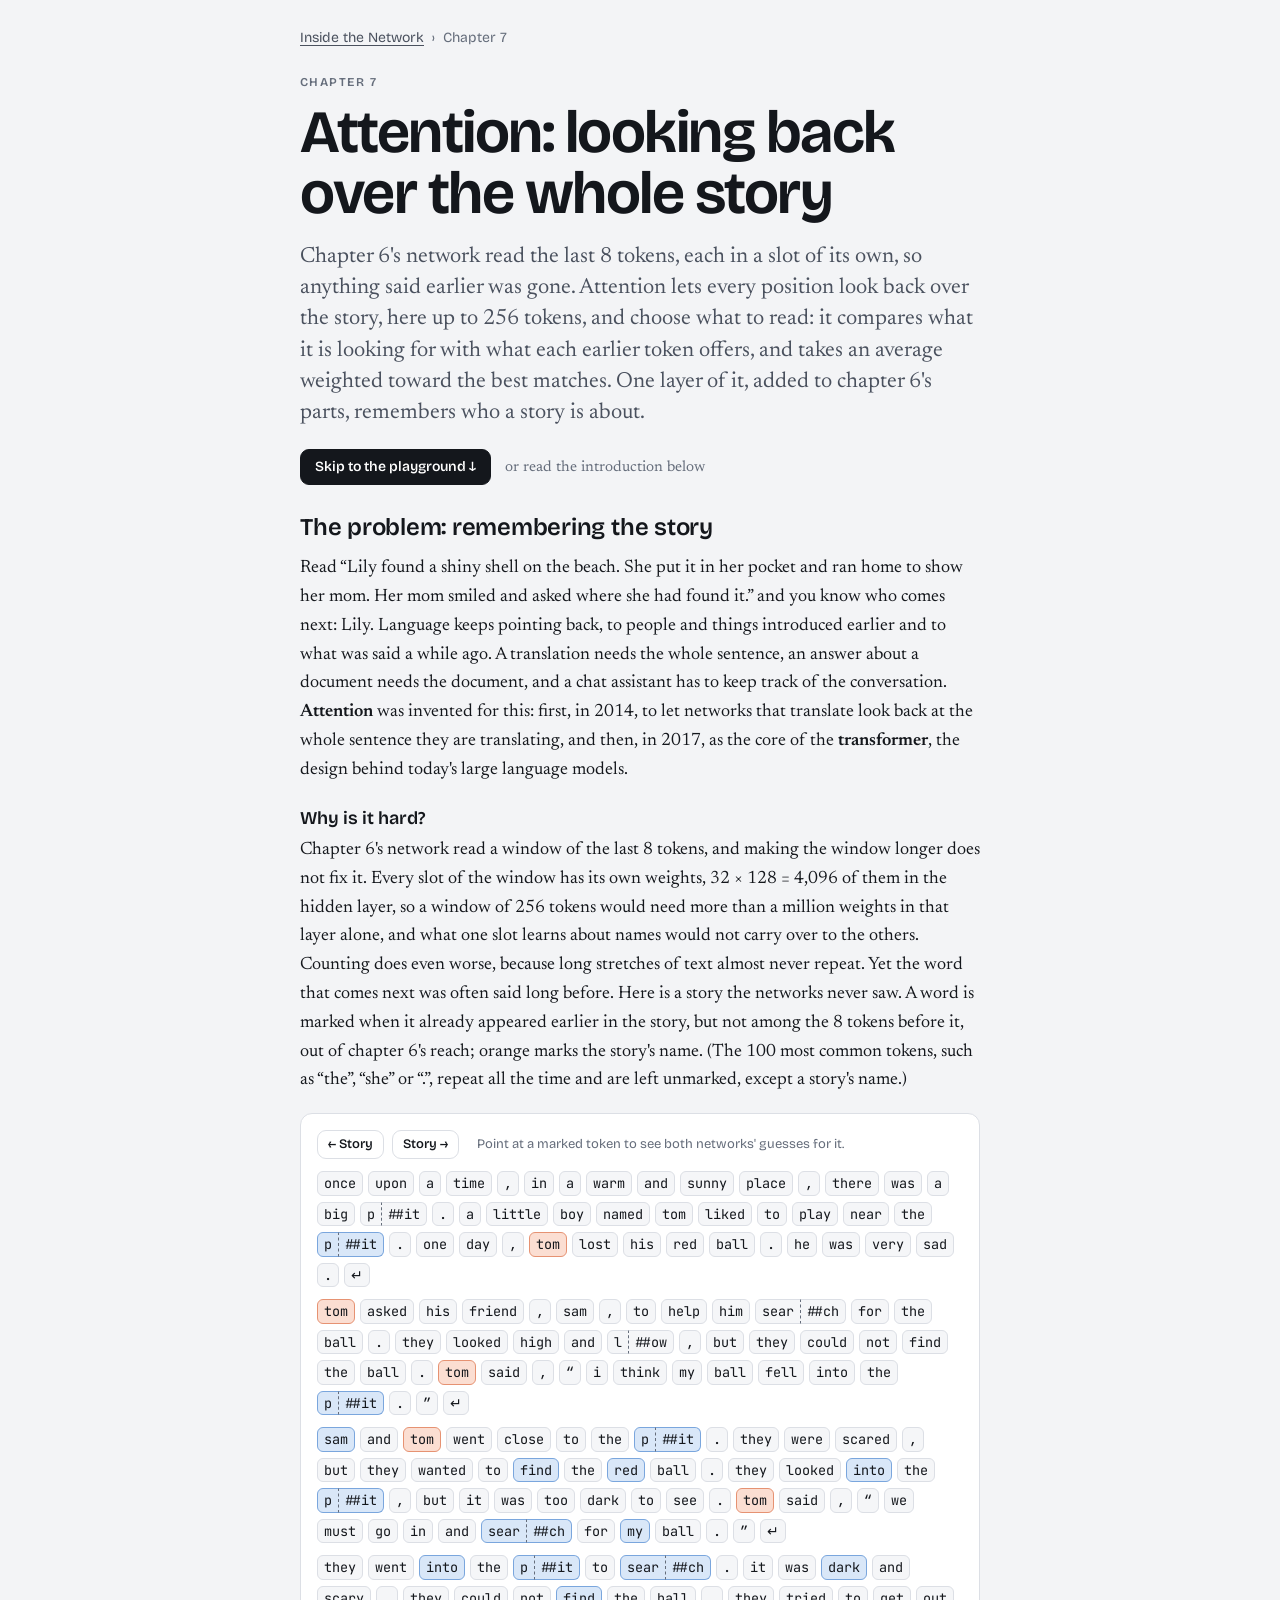
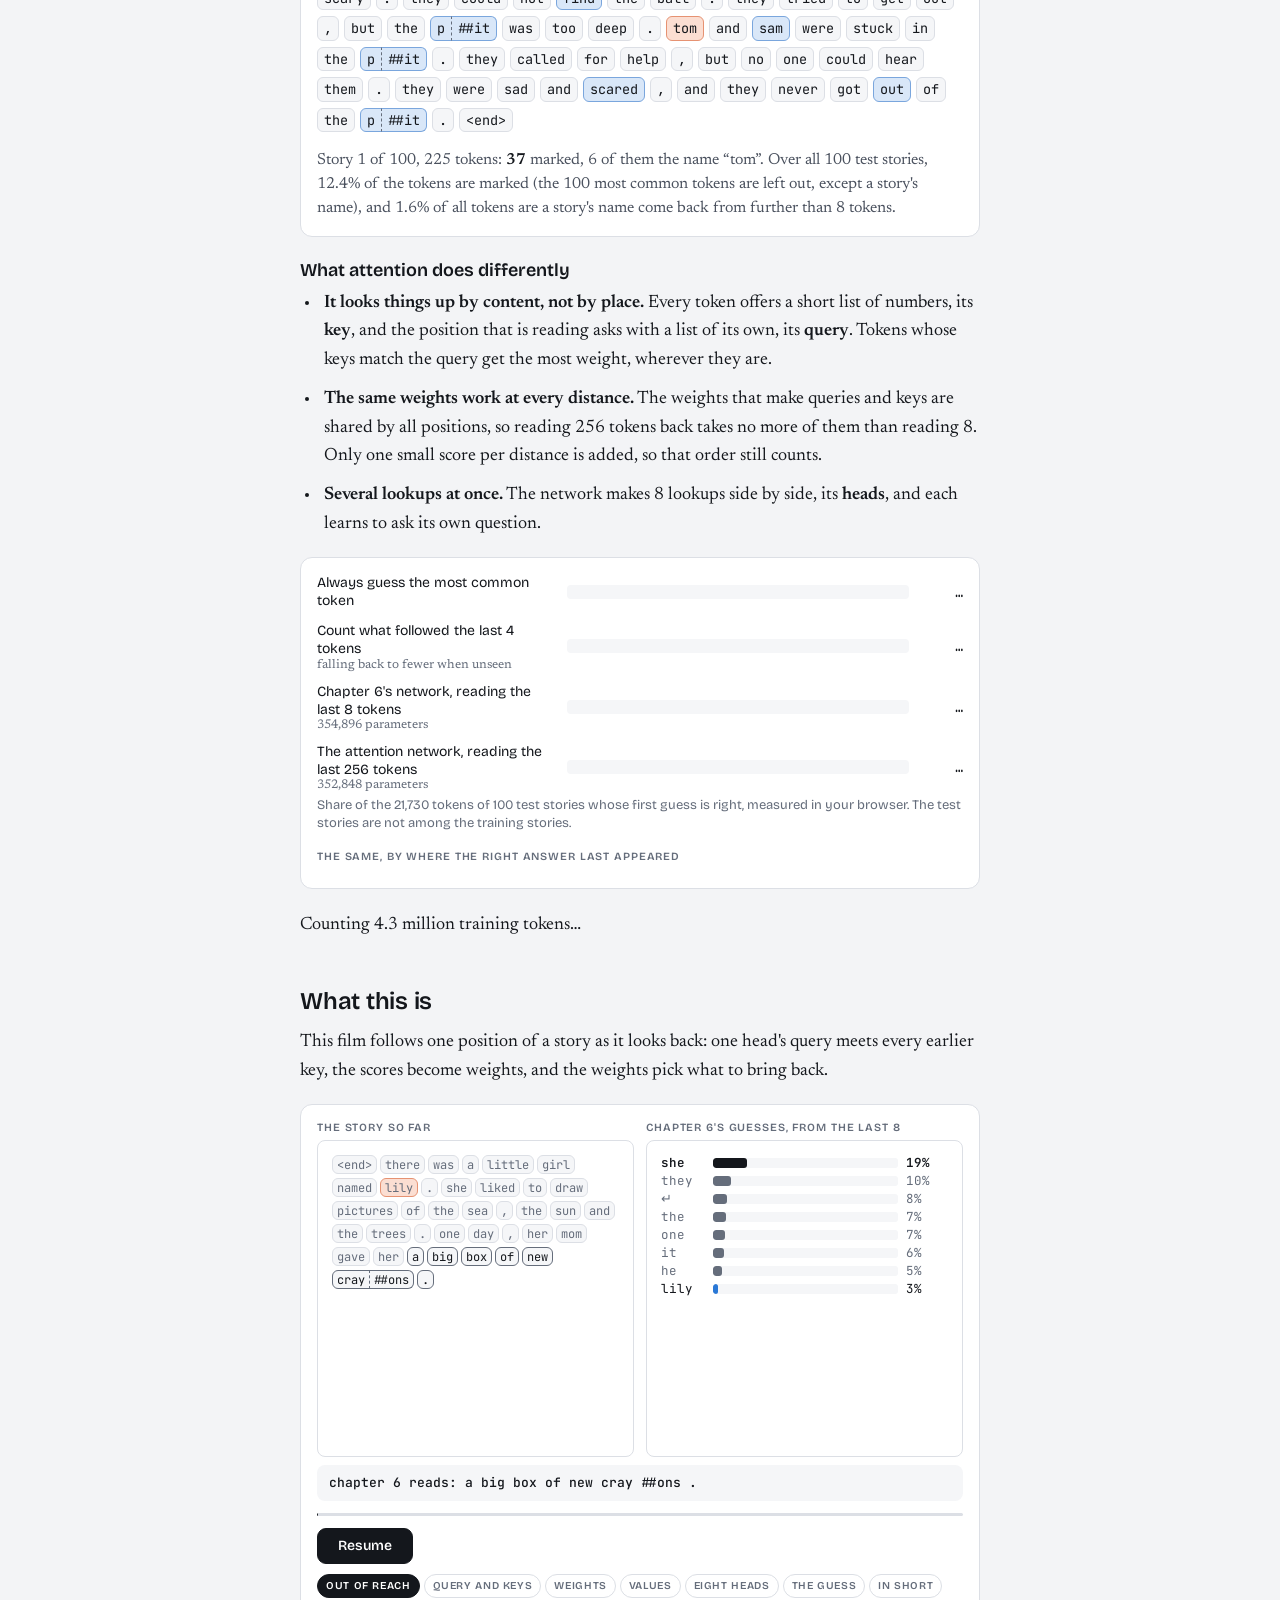
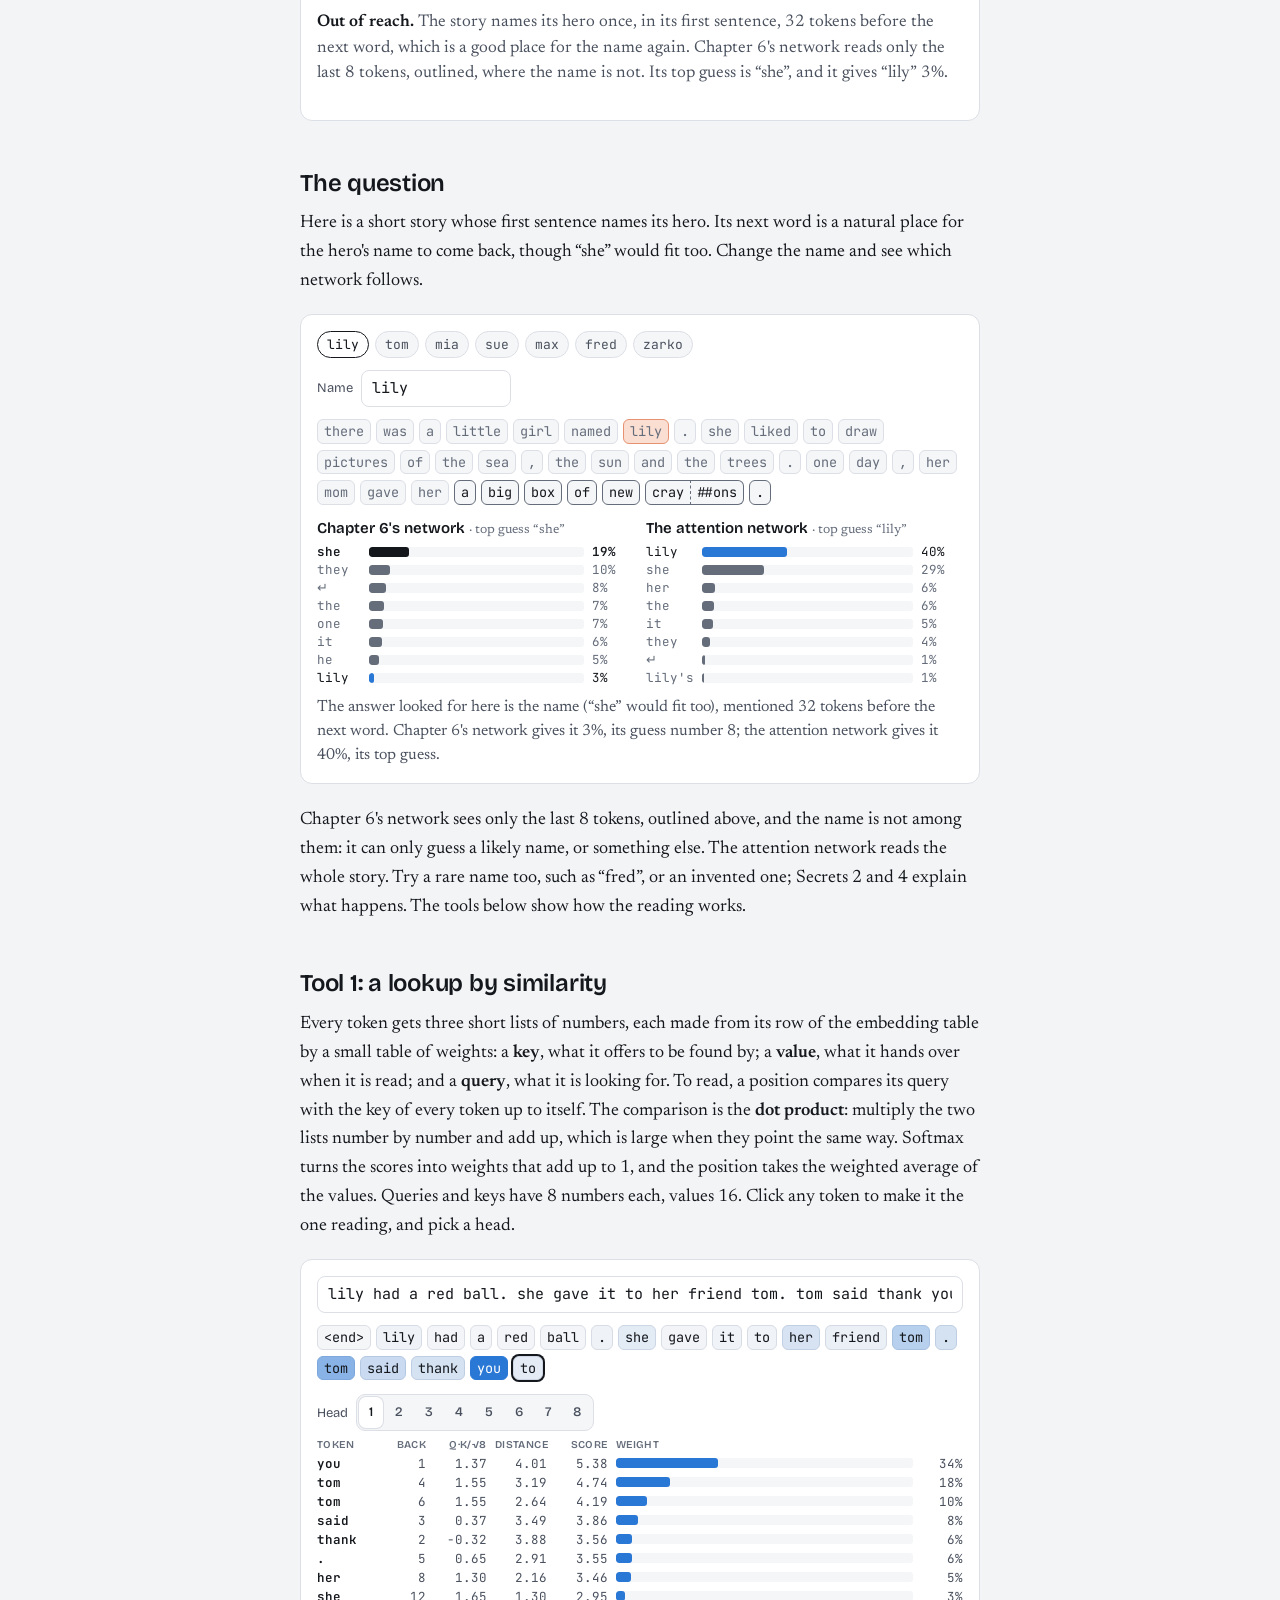
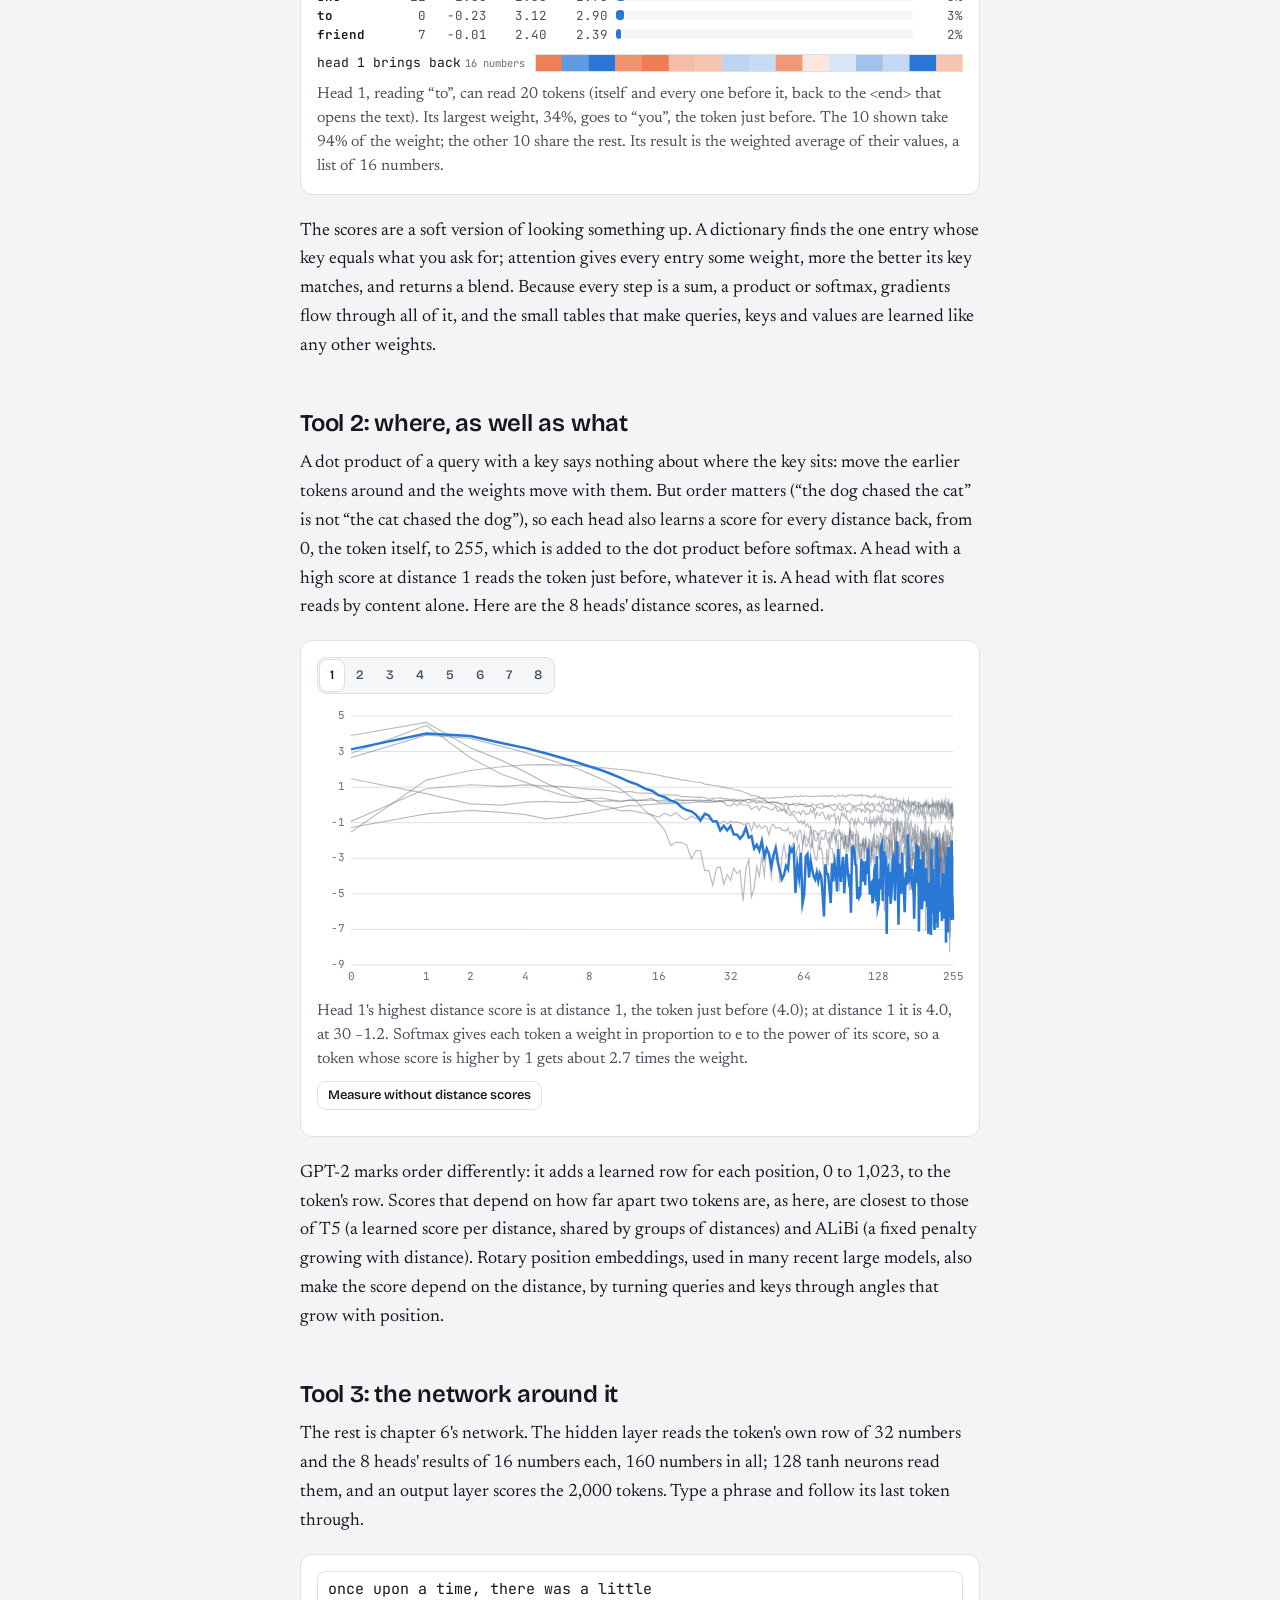
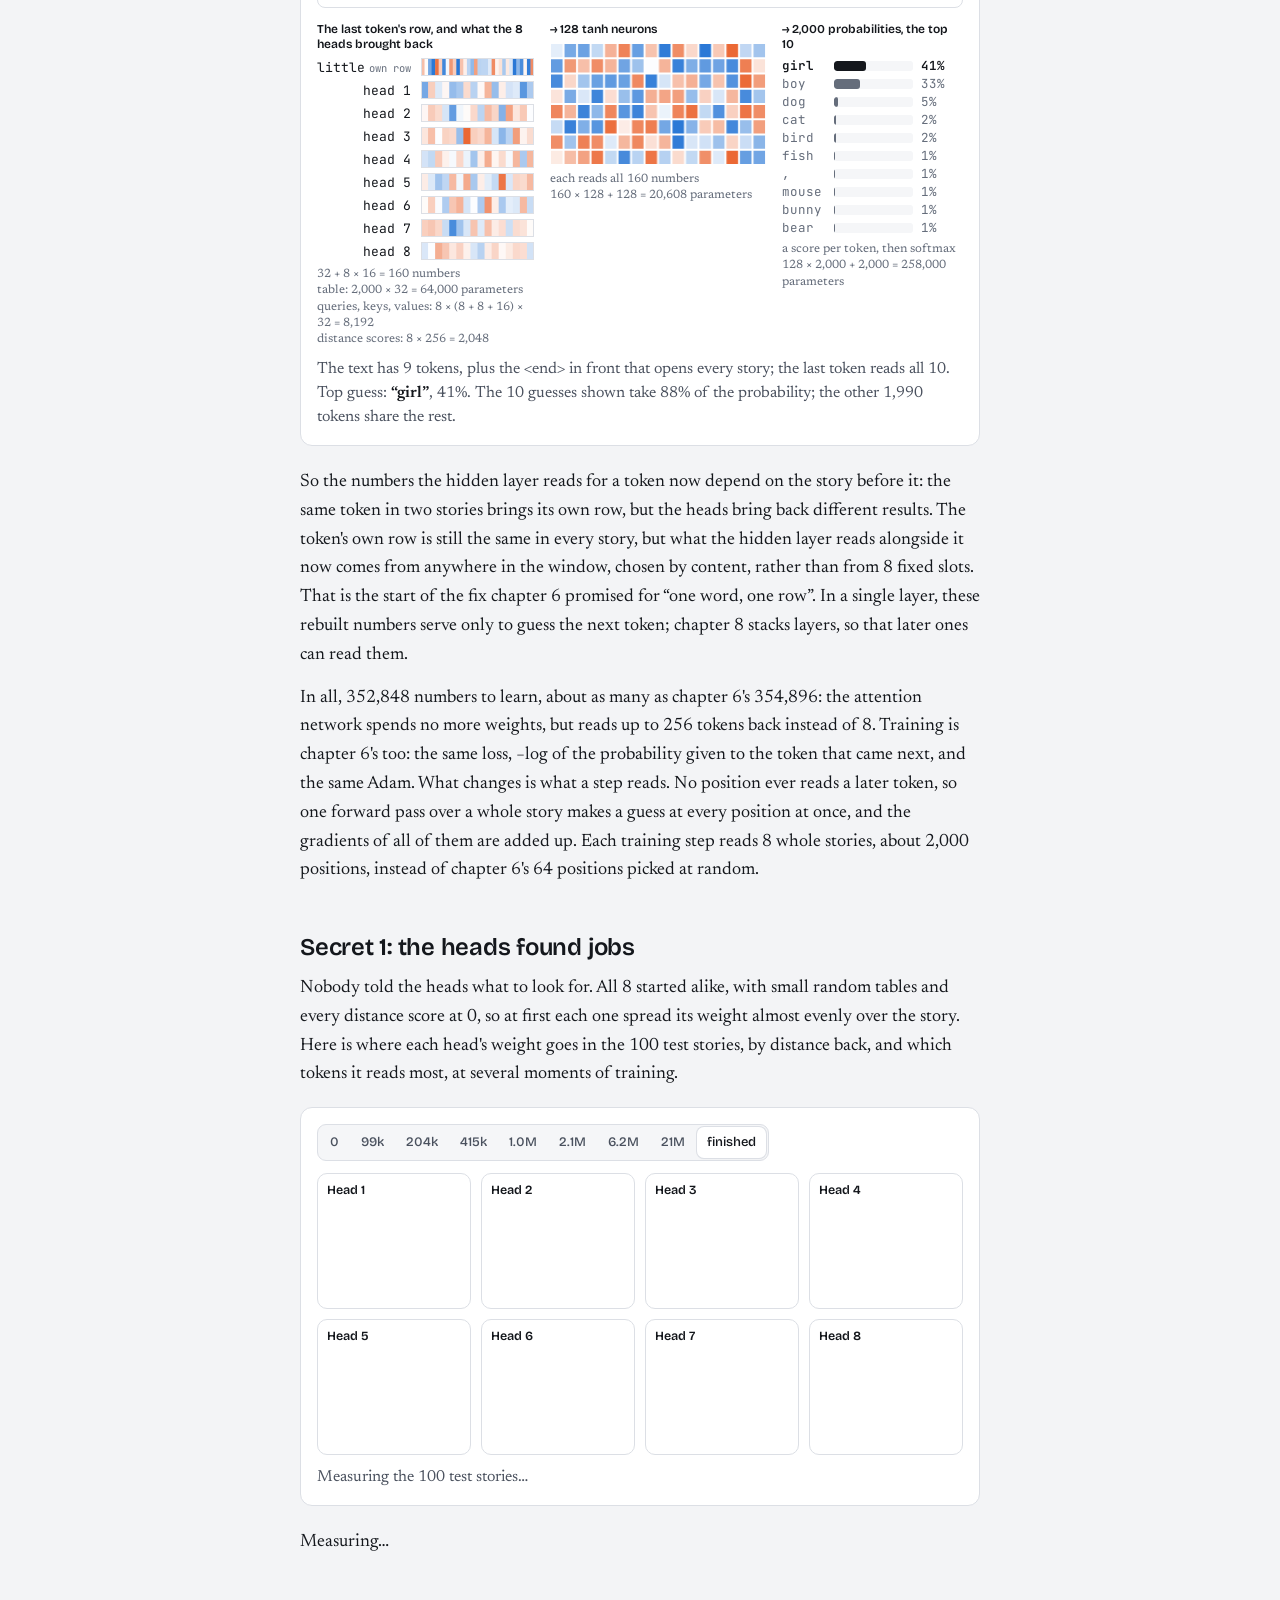
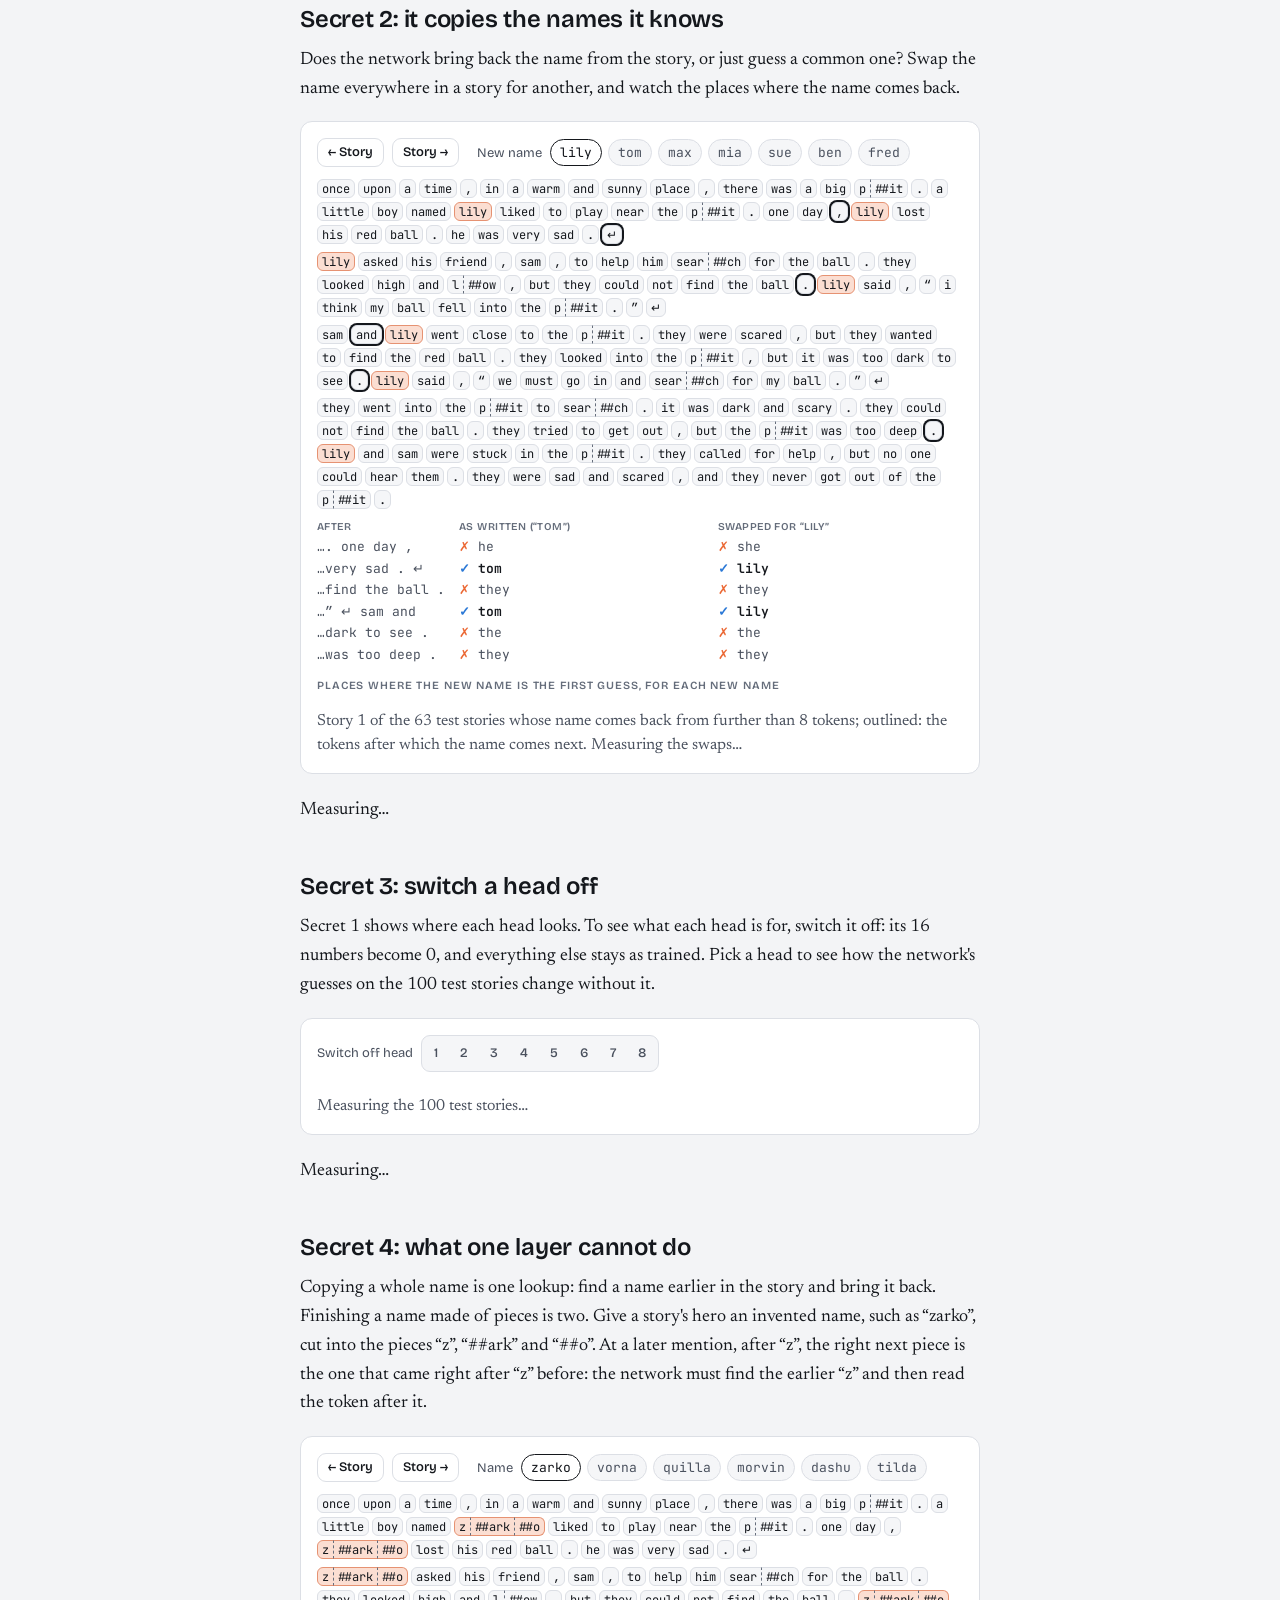
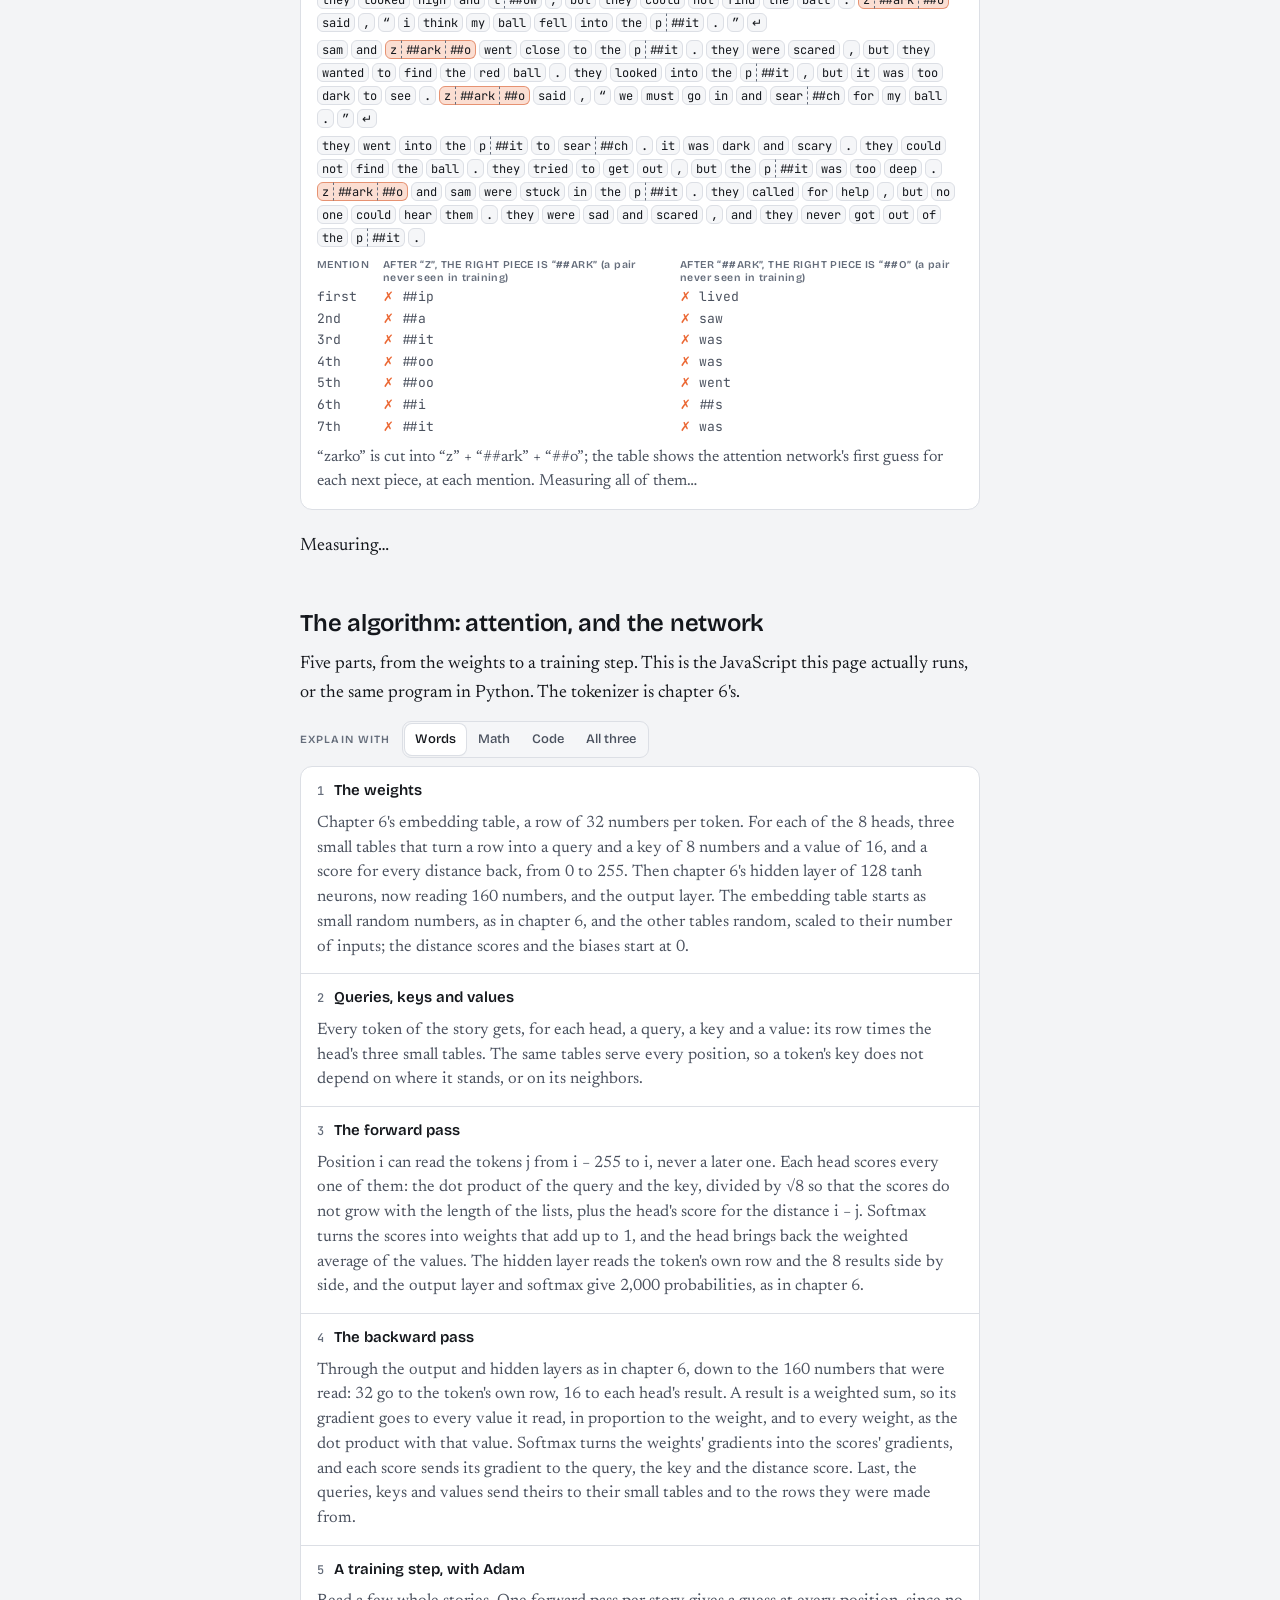
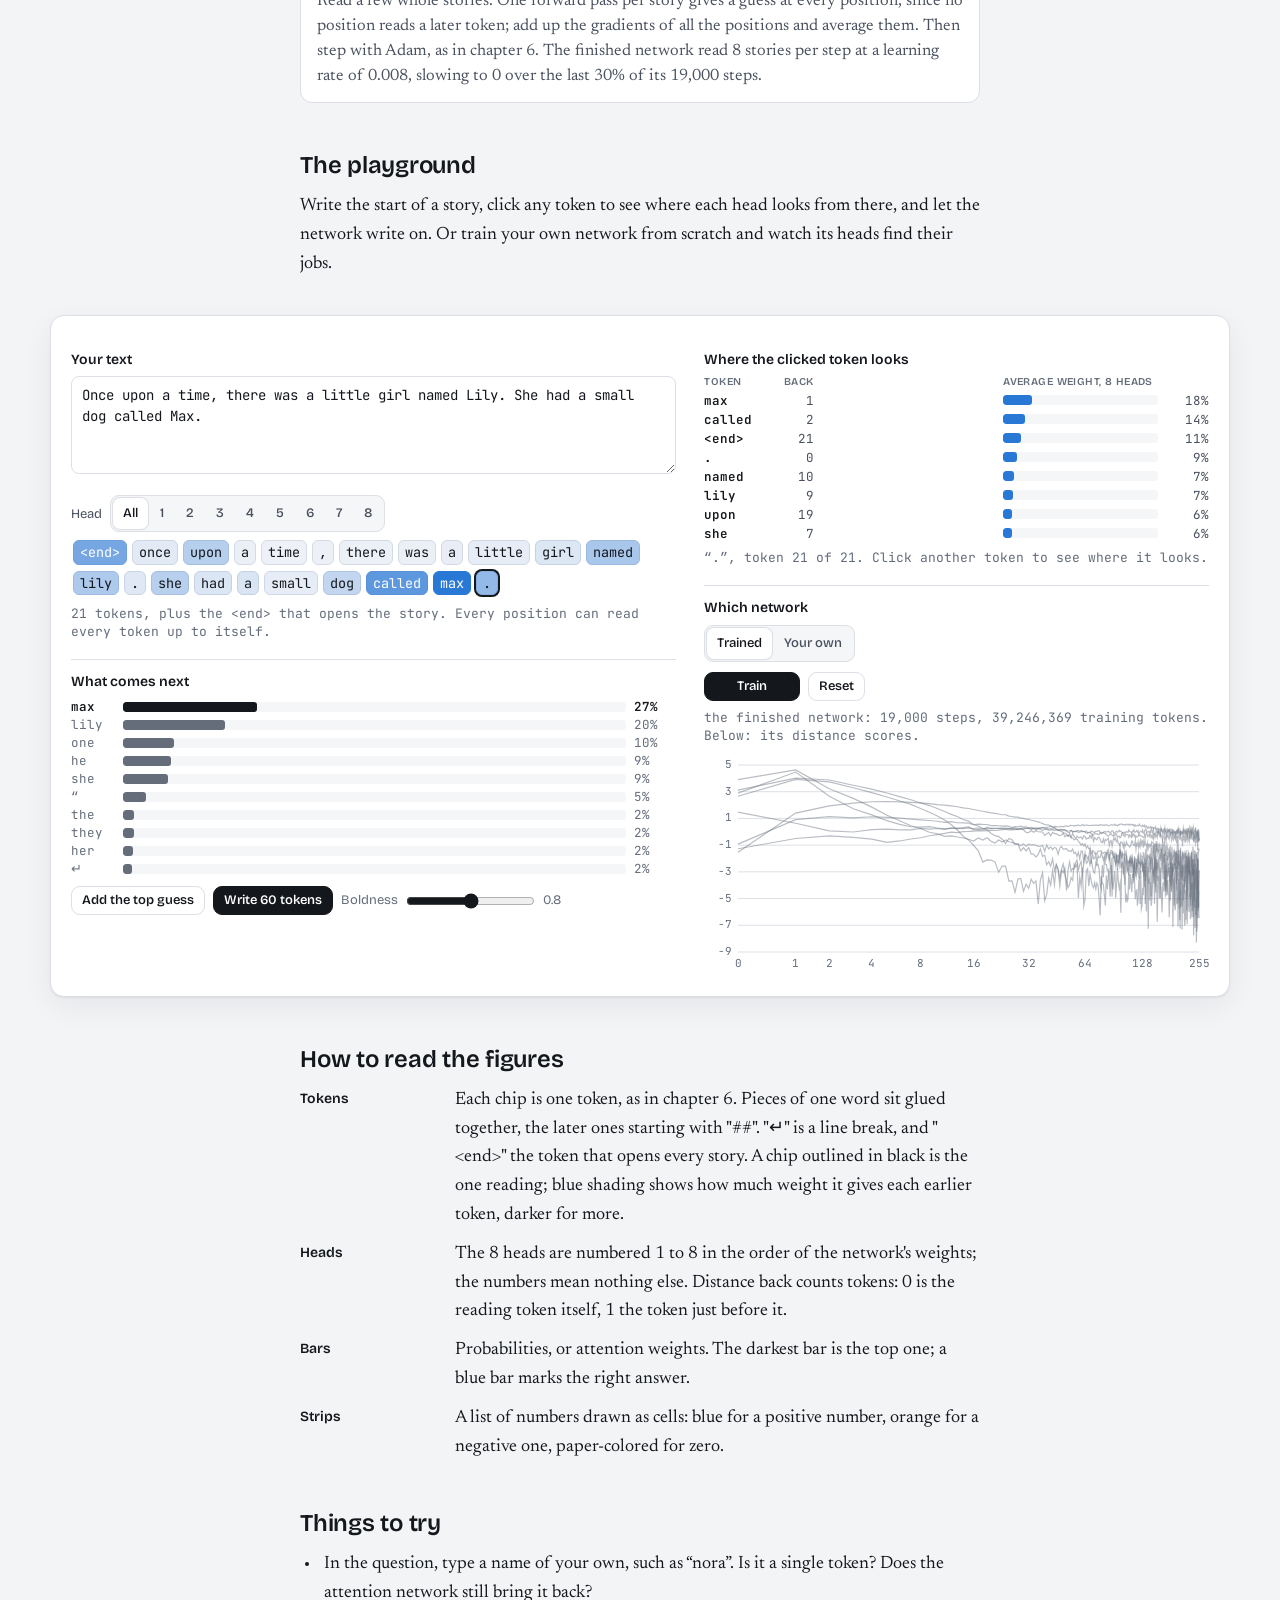
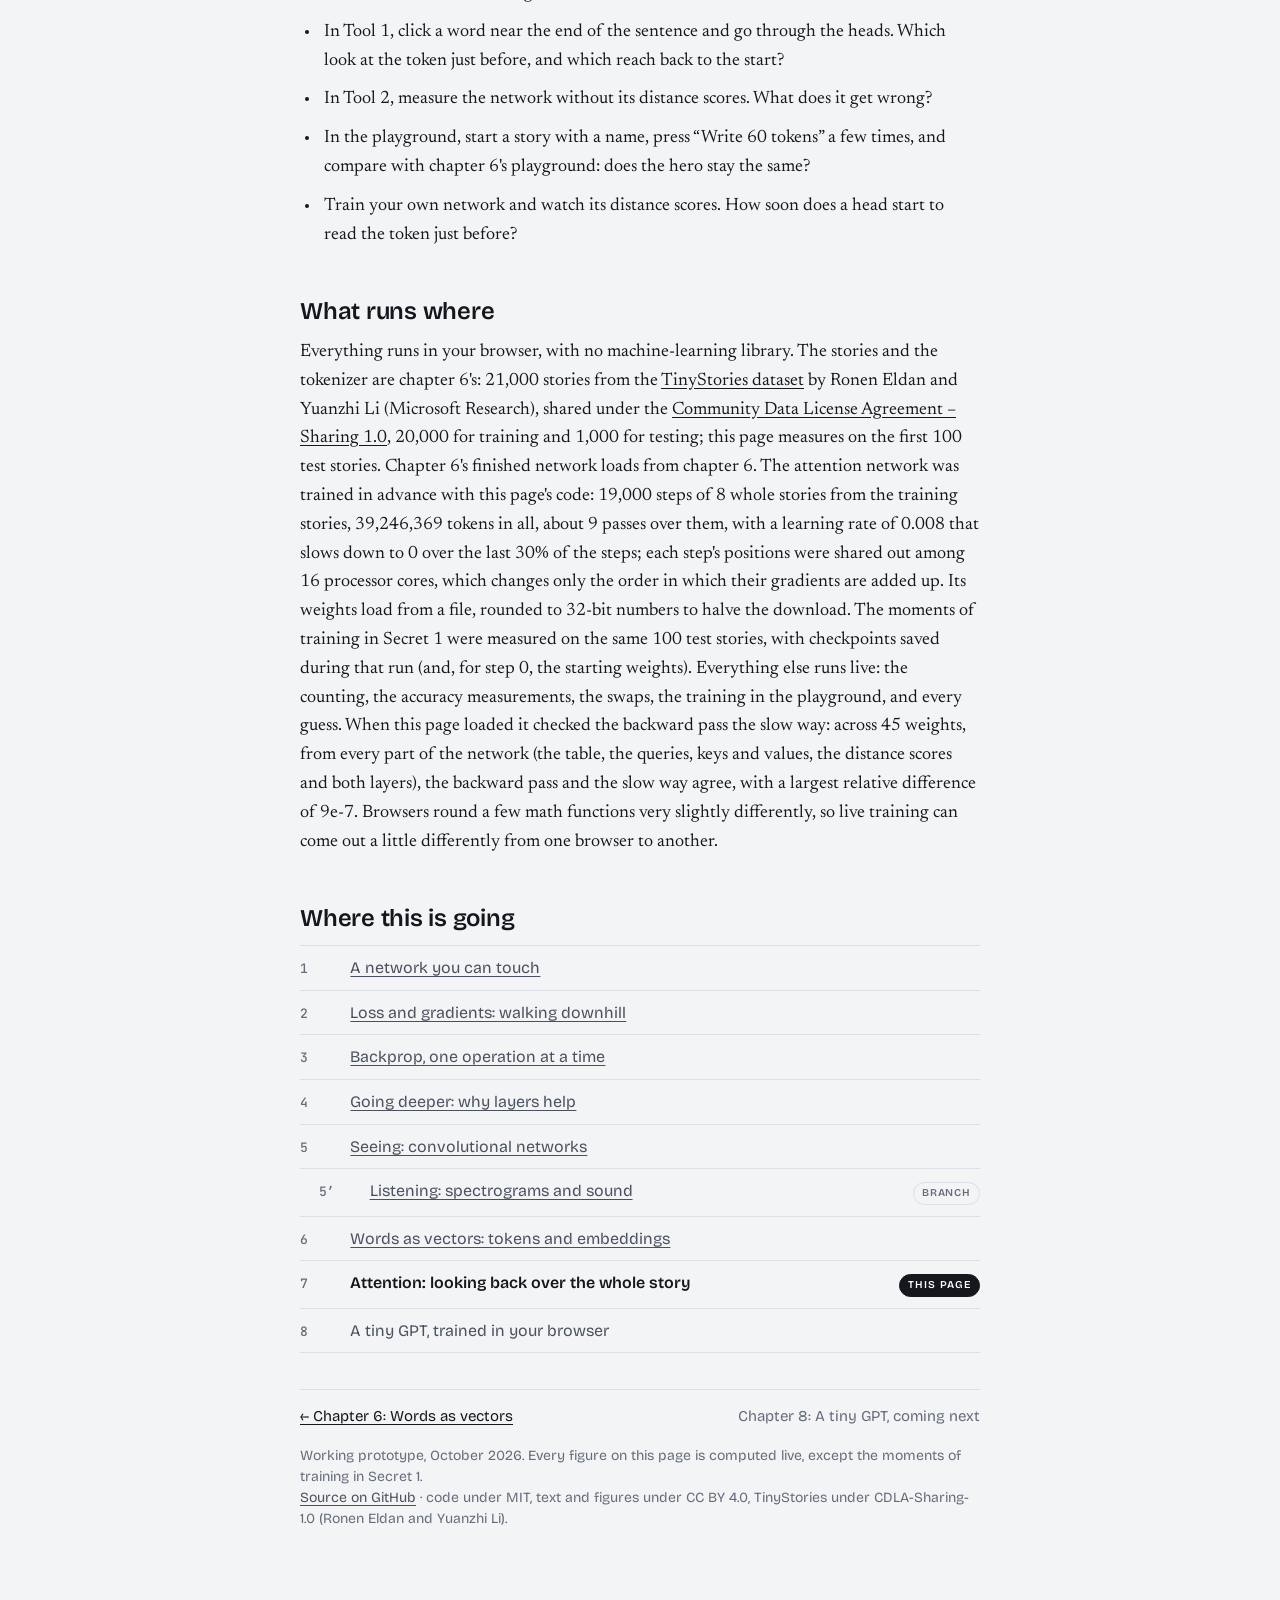
==== attention/index.html @ 2030d47e "Chapter 7: Attention, looking back over the whole story A one-layer attention network (8 heads, a le" ====
<!doctype html>
<html lang="en">
<head>
<meta charset="utf-8">
<meta name="viewport" content="width=device-width, initial-scale=1, viewport-fit=cover">
<meta name="description" content="How attention lets a network look back over a whole story and choose what to read: queries, keys and values, heads, and a distance score, in a small network that remembers who a story is about. What its heads learned, and what one layer cannot do.">
<style>
:root { color-scheme: light; padding-top: env(safe-area-inset-top, 0px); padding-bottom: env(safe-area-inset-bottom, 0px); }
body { margin: 0; font: 14px system-ui, -apple-system, "Segoe UI", sans-serif; }
img { max-width: 100%; }
[hidden] { display: none !important; }
</style>
<title>Attention</title>
<link rel="icon" href="data:image/svg+xml,%3Csvg xmlns='http://www.w3.org/2000/svg' viewBox='0 0 32 32'%3E%3Ccircle cx='6' cy='24' r='3.5' fill='%232a78d6'/%3E%3Ccircle cx='16' cy='24' r='3.5' fill='%2314171c'/%3E%3Ccircle cx='26' cy='24' r='3.5' fill='%23eb6834'/%3E%3Cpath d='M26 20C24 6 8 6 6 20M26 20C25 12 17 12 16 20' fill='none' stroke='%232a78d6' stroke-width='2'/%3E%3C/svg%3E">
<link rel="preconnect" href="https://fonts.googleapis.com">
<link rel="preconnect" href="https://fonts.gstatic.com" crossorigin>
<link rel="stylesheet" href="https://fonts.googleapis.com/css2?family=Bricolage+Grotesque:opsz,wght@12..96,400..700&family=JetBrains+Mono:wght@400;500;600&family=Newsreader:ital,opsz,wght@0,6..72,400..600;1,6..72,400&display=swap">
<link rel="stylesheet" href="../assets/site.css">
<style>
/* Chapter 7: tokens as chips, shaded by how much attention they get; heads as small cards. */
.pair { display: grid; grid-template-columns: minmax(0, 1fr) minmax(0, 1fr); gap: 12px; }
@media (max-width: 520px) { .pair { grid-template-columns: minmax(0, 1fr); } }
.panel { position: relative; min-width: 0; }
.ptitle { font: 600 11px/1.2 var(--font-display); letter-spacing: 0.08em; text-transform: uppercase; color: var(--ink-3); margin: 0 0 6px; min-height: 1.2em; }
.readout { font: 16px/1.5 var(--font-body); color: var(--ink-2); margin: 10px 0 0; font-variant-numeric: tabular-nums; }
.readout b { color: var(--ink); }
.status { font: 13px/1.4 var(--font-mono); color: var(--ink-3); margin: 8px 0 0; }
.btn.small { padding: 7px 10px; font-size: 13px; }
.hint { font: 13px/1.3 var(--font-display); color: var(--ink-3); }
.cap2 { font: 13px/1.35 var(--font-display); color: var(--ink-3); margin: 6px 0 0; }
.cap2 b { color: var(--ink); font-weight: 600; }
h3 { font: 600 18px/1.3 var(--font-display); color: var(--ink); margin: 22px 0 6px; }
.ctl-row { display: flex; flex-wrap: wrap; gap: 10px 18px; align-items: center; margin-bottom: 12px; }
.ctl-row label, .ctl-row .lb { font: 13px var(--font-display); color: var(--ink-2); display: inline-flex; gap: 8px; align-items: center; }
.in { font: 15px/1.3 var(--font-mono); padding: 8px 10px; border: 1px solid var(--rule); border-radius: 8px; background: var(--sheet); color: var(--ink); min-width: 0; }
.in:focus-visible, textarea:focus-visible { outline: 2px solid var(--ink); outline-offset: 1px; }
.in.wide { flex: 1 1 260px; }
.in.word { width: 8.5em; }
textarea.in { width: 100%; box-sizing: border-box; resize: vertical; min-height: 7em; font-size: 14px; line-height: 1.45; }
.presets { display: flex; flex-wrap: wrap; gap: 6px; }
.presets button { font: 13px/1 var(--font-mono); padding: 6px 9px; border: 1px solid var(--rule); border-radius: 99px; background: var(--well); color: var(--ink-2); cursor: pointer; }
.presets button[aria-pressed="true"] { background: var(--sheet); color: var(--ink); border-color: var(--ink); }
.presets button:focus-visible { outline: 2px solid var(--ink); outline-offset: 2px; }
/* tokens: one chip per token; the pieces of one word sit glued together; --w shades a chip by its attention weight */
.toks { display: flex; flex-wrap: wrap; align-items: flex-start; gap: 6px 5px; font: 13.5px/1 var(--font-mono); }
.toks .w { display: inline-flex; }
.tk { display: inline-block; padding: 5px 6px 4px; border: 1px solid var(--rule); background: var(--well); color: var(--ink); border-radius: 6px; white-space: pre; position: relative; }
.w .tk + .tk { border-left: 1px dashed var(--ink-3); border-top-left-radius: 0; border-bottom-left-radius: 0; margin-left: -1px; }
.w .tk:not(:last-child) { border-top-right-radius: 0; border-bottom-right-radius: 0; }
.tk small { display: block; font: 10px/1 var(--font-mono); color: var(--ink-3); margin-top: 3px; text-align: center; }
.tk.heat { background: color-mix(in srgb, var(--pos) calc(var(--w) * 100%), var(--well)); border-color: color-mix(in srgb, var(--pos) calc(var(--w) * 100%), var(--rule)); }
.tk.heat.hot { color: var(--sheet); }
.tk.far { background: color-mix(in srgb, var(--pos) 18%, var(--sheet)); border-color: color-mix(in srgb, var(--pos) 55%, var(--rule)); }
.tk.name { background: color-mix(in srgb, var(--neg) 22%, var(--sheet)); border-color: color-mix(in srgb, var(--neg) 65%, var(--rule)); }
.tk.cur { box-shadow: 0 0 0 2px var(--ink); }
.tk.win { border-style: solid; border-color: var(--ink-3); }
.tk.dim { color: var(--ink-3); }
.tk.pick { cursor: pointer; }
.toks .br { flex-basis: 100%; height: 0; }
.toks.big { font-size: 15px; }
.toks.small { font-size: 12px; gap: 4px 3px; }
.toks.small .tk { padding: 3px 4px 2px; }
/* probability bars, with a word on the left */
.bars { display: grid; grid-template-columns: minmax(3.5em, max-content) minmax(0, 1fr) 3.4em; gap: 3px 8px; align-items: center; font: 12.5px/1.2 var(--font-mono); color: var(--ink-3); font-variant-numeric: tabular-nums; }
.bars .bar { height: 10px; background: var(--well); border-radius: 3px; overflow: hidden; }
.bars .bar i { display: block; height: 100%; background: var(--ink-3); border-radius: 3px; }
.bars .top { color: var(--ink); font-weight: 600; }
.bars .bar.top i { background: var(--ink); }
.bars .hit { color: var(--ink); }
.bars .bar.hit i { background: var(--pos); }
.guess { font: 600 15px/1.3 var(--font-display); color: var(--ink); margin: 0 0 6px; }
.guess small { font: 13px var(--font-body); color: var(--ink-3); font-weight: 400; }
/* the ladder */
.ladder { display: grid; gap: 12px; }
.lr { display: grid; grid-template-columns: minmax(0, 17em) minmax(0, 1fr) 3em; gap: 4px 12px; align-items: center; font: 14px/1.3 var(--font-display); color: var(--ink); }
.lr .bar { height: 14px; background: var(--well); border-radius: 4px; overflow: hidden; }
.lr .bar i { display: block; height: 100%; background: var(--ink-3); border-radius: 4px; }
.lr.best .bar i { background: var(--ink); }
.lr b { font: 600 14px var(--font-mono); color: var(--ink); text-align: right; font-variant-numeric: tabular-nums; }
.lr small { display: block; font: 12.5px var(--font-body); color: var(--ink-3); }
@media (max-width: 520px) { .lr { grid-template-columns: minmax(0, 1fr) 3em; grid-template-areas: "l v" "b b"; } .lr > span:first-child { grid-area: l; } .lr .bar { grid-area: b; } .lr b { grid-area: v; } }
/* the split ladder: one group per kind of answer, three thin bars each */
.split { display: grid; gap: 16px; margin-top: 8px; }
.sg h4 { font: 600 13.5px/1.3 var(--font-display); color: var(--ink); margin: 0 0 6px; }
.sg h4 small { font: 12.5px var(--font-body); color: var(--ink-3); font-weight: 400; }
.sg .lr { font-size: 13px; gap: 3px 12px; }
.sg .lr .bar { height: 10px; }
.sg .lr b { font-size: 13px; }
/* attention weights, token by token */
.wt { display: grid; grid-template-columns: minmax(4.5em, max-content) 3.6em repeat(3, 4.2em) minmax(0, 1fr) 3.4em; gap: 4px 8px; align-items: center; font: 12.5px/1.2 var(--font-mono); color: var(--ink-2); font-variant-numeric: tabular-nums; }
.wt .h { font: 600 10.5px/1.2 var(--font-display); letter-spacing: 0.04em; text-transform: uppercase; color: var(--ink-3); }
.wt .num { text-align: right; }
.wt .bar { height: 10px; background: var(--well); border-radius: 3px; overflow: hidden; }
.wt .bar i { display: block; height: 100%; background: var(--pos); border-radius: 3px; }
.wt b { color: var(--ink); font-weight: 600; }
@media (max-width: 560px) { .wt { grid-template-columns: minmax(4em, max-content) 3em 3.8em minmax(0, 1fr) 3.2em; } .wt .opt { display: none; } }
/* strips of numbers */
.strips { display: grid; grid-template-columns: max-content minmax(0, 1fr); gap: 5px 10px; align-items: center; font: 13px/1 var(--font-mono); color: var(--ink); }
.strips canvas { display: block; width: 100%; height: 18px; }
.strips .lab2 { text-align: right; }
.strips .lab2 small { color: var(--ink-3); font-size: 10.5px; margin-left: 4px; }
/* the walk through the network */
.stages { display: grid; grid-template-columns: minmax(0, 1.2fr) minmax(0, 1.2fr) minmax(0, 1fr); gap: 18px 16px; align-items: start; margin-top: 14px; }
@media (max-width: 640px) { .stages { grid-template-columns: minmax(0, 1fr); } }
.stage { min-width: 0; }
.stage .sh { font: 600 12px/1.25 var(--font-display); color: var(--ink); margin: 0 0 6px; }
.stage .sd { font: 12px/1.35 var(--font-body); color: var(--ink-3); margin: 6px 0 0; }
.stage canvas { display: block; width: 100%; }
/* heads as cards */
.heads { display: grid; grid-template-columns: repeat(4, minmax(0, 1fr)); gap: 10px; margin-top: 12px; }
@media (max-width: 700px) { .heads { grid-template-columns: repeat(2, minmax(0, 1fr)); } }
.hc { border: 1px solid var(--rule); border-radius: 10px; padding: 8px 9px 9px; min-width: 0; background: var(--sheet); }
.hc h4 { font: 600 12.5px/1.2 var(--font-display); color: var(--ink); margin: 0 0 4px; }
.hc h4 small { display: block; font: 11.5px/1.3 var(--font-body); color: var(--ink-3); font-weight: 400; margin-top: 2px; }
.hc canvas { display: block; width: 100%; height: 62px; }
.hc .rd { font: 11.5px/1.35 var(--font-mono); color: var(--ink-2); margin-top: 5px; overflow-wrap: anywhere; min-height: 2.7em; }
.hc .rd b { color: var(--ink); font-weight: 600; }
.curves { display: block; width: 100%; aspect-ratio: 16 / 7; }
/* name swaps */
.swap { display: grid; grid-template-columns: max-content minmax(0, 1fr) minmax(0, 1fr); gap: 4px 14px; font: 13px/1.35 var(--font-mono); color: var(--ink-2); margin-top: 12px; align-items: baseline; }
.swap .h { font: 600 10.5px/1.2 var(--font-display); letter-spacing: 0.04em; text-transform: uppercase; color: var(--ink-3); }
.swap .ok { color: var(--ink); font-weight: 600; }
.swap .ok::before { content: "✓ "; color: var(--pos); }
.swap .no::before { content: "✗ "; color: var(--neg); }
.ex { font: 15px/1.5 var(--font-body); color: var(--ink-2); margin: 4px 0; }
/* playground */
.pg-grid { display: grid; grid-template-columns: minmax(0, 6fr) minmax(0, 5fr); gap: 28px; padding-top: 18px; }
@media (max-width: 899px) { .pg-grid { grid-template-columns: minmax(0, 1fr); } }
.box { min-width: 0; }
.box h4 { font: 600 14px/1.2 var(--font-display); color: var(--ink); margin: 0 0 8px; }
.sep { border-top: 1px solid var(--rule); padding-top: 14px; margin-top: 18px; }
.row-gap { display: flex; flex-wrap: wrap; gap: 8px; align-items: center; margin-top: 10px; }
.written { font: 16px/1.55 var(--font-body); color: var(--ink); white-space: pre-wrap; margin: 10px 0 0; min-height: 3em; }
.written .gen { background: color-mix(in srgb, var(--pos) 14%, var(--sheet)); border-radius: 3px; }
#pl-toks { max-height: 22em; overflow-y: auto; padding: 2px; }
.film-cap { min-height: 5.5em; }
.fpanel { position: relative; aspect-ratio: 1; border: 1px solid var(--rule); border-radius: 8px; background: var(--sheet); overflow: hidden; }
.fpanel > * { position: absolute; inset: 0; }
.fpanel .fhtml { padding: 14px; overflow: hidden; }
.fpanel > canvas { width: 100%; height: 100%; display: block; }
</style>
</head>
<body>
<div class="page">
  <nav class="crumbs" aria-label="Breadcrumb"><a href="../">Inside the Network</a><span aria-hidden="true">›</span><span>Chapter 7</span></nav>
  <header class="col">
    <div class="eyebrow">Chapter 7</div>
    <h1>Attention: looking back over the whole story</h1>
    <p class="dek">Chapter 6's network read the last 8 tokens, each in a slot of its own, so anything said earlier was gone. Attention lets every position look back over the story, here up to 256 tokens, and choose what to read: it compares what it is looking for with what each earlier token offers, and takes an average weighted toward the best matches. One layer of it, added to chapter 6's parts, remembers who a story is about.</p>
    <nav class="jump" aria-label="Page shortcuts">
      <a class="btn primary" href="#playground">Skip to the playground ↓</a>
      <span class="jump-note">or read the introduction below</span>
    </nav>
  </header>

  <main class="col intro">
    <h2>The problem: remembering the story</h2>
    <p>Read “Lily found a shiny shell on the beach. She put it in her pocket and ran home to show her mom. Her mom smiled and asked where she had found it.” and you know who comes next: Lily. Language keeps pointing back, to people and things introduced earlier and to what was said a while ago. A translation needs the whole sentence, an answer about a document needs the document, and a chat assistant has to keep track of the conversation. <b>Attention</b> was invented for this: first, in 2014, to let networks that translate look back at the whole sentence they are translating, and then, in 2017, as the core of the <b>transformer</b>, the design behind today's large language models.</p>

    <h3>Why is it hard?</h3>
    <p>Chapter 6's network read a window of the last 8 tokens, and making the window longer does not fix it. Every slot of the window has its own weights, 32 × 128 = 4,096 of them in the hidden layer, so a window of 256 tokens would need more than a million weights in that layer alone, and what one slot learns about names would not carry over to the others. Counting does even worse, because long stretches of text almost never repeat. Yet the word that comes next was often said long before. Here is a story the networks never saw. A word is marked when it already appeared earlier in the story, but not among the 8 tokens before it, out of chapter 6's reach; orange marks the story's name. (The 100 most common tokens, such as “the”, “she” or “.”, repeat all the time and are left unmarked, except a story's name.)</p>

    <figure class="card" id="story" aria-label="A test story, with the words marked that repeat a word from further back than 8 tokens">
      <div class="ctl-row">
        <span class="row-gap" style="margin:0"><button type="button" class="btn small" id="st-prev" data-tip="st-prev">← Story</button><button type="button" class="btn small" id="st-next" data-tip="st-next">Story →</button></span>
        <span class="hint">Point at a marked token to see both networks' guesses for it.</span>
      </div>
      <div class="toks" id="st-toks"></div>
      <p class="readout" id="st-read">Loading 21,000 stories…</p>
    </figure>

    <h3>What attention does differently</h3>
    <ul class="tries">
      <li><b>It looks things up by content, not by place.</b> Every token offers a short list of numbers, its <b>key</b>, and the position that is reading asks with a list of its own, its <b>query</b>. Tokens whose keys match the query get the most weight, wherever they are.</li>
      <li><b>The same weights work at every distance.</b> The weights that make queries and keys are shared by all positions, so reading 256 tokens back takes no more of them than reading 8. Only one small score per distance is added, so that order still counts.</li>
      <li><b>Several lookups at once.</b> The network makes 8 lookups side by side, its <b>heads</b>, and each learns to ask its own question.</li>
    </ul>

    <figure class="card" aria-label="Four ways of guessing the next token, on the same test stories">
      <div class="ladder" id="ladder"></div>
      <p class="cap2" id="ladder-cap">Share of the tokens of 100 test stories whose first guess is right, measured in your browser. The test stories are not among the training stories.</p>
      <div class="ptitle" style="margin-top:18px">The same, by where the right answer last appeared</div>
      <div class="split" id="ladder-split"></div>
    </figure>

    <p id="ladder-after">Measuring…</p>

    <h2>What this is</h2>
    <p>This film follows one position of a story as it looks back: one head's query meets every earlier key, the scores become weights, and the weights pick what to bring back.</p>

    <figure class="film" id="film" aria-label="Animation: one position of a story looking back with attention, and the guess it makes">
      <div class="film-stage">
        <div class="pair">
          <div class="panel"><div class="ptitle" id="f-lt"></div><div class="fpanel" id="f-left"></div></div>
          <div class="panel"><div class="ptitle" id="f-rt"></div><div class="fpanel" id="f-right"></div></div>
        </div>
      </div>
      <div class="film-ticker" id="f-ticker" aria-hidden="true"></div>
      <div class="film-progress"><i id="f-fill"></i></div>
      <div class="film-bar">
        <button type="button" class="btn primary" id="f-play">Play</button>
        <div class="chips" id="f-chips" role="group" aria-label="Jump to a scene">
          <button type="button" data-i="0" data-tip="film-0">Out of reach</button><button type="button" data-i="1" data-tip="film-1">Query and keys</button><button type="button" data-i="2" data-tip="film-2">Weights</button><button type="button" data-i="3" data-tip="film-3">Values</button><button type="button" data-i="4" data-tip="film-4">Eight heads</button><button type="button" data-i="5" data-tip="film-5">The guess</button><button type="button" data-i="6" data-tip="film-6">In short</button>
        </div>
      </div>
      <p class="film-cap" id="f-cap" aria-live="polite"></p>
    </figure>

    <h2>The question</h2>
    <p>Here is a short story whose first sentence names its hero. Its next word is a natural place for the hero's name to come back, though “she” would fit too. Change the name and see which network follows.</p>

    <figure class="card" id="question" aria-label="Both networks guessing the word where a story's hero comes back">
      <div class="presets" id="qt-pre" role="group" aria-label="Names"></div>
      <div class="ctl-row" style="margin:12px 0 0"><label>Name <input class="in word" id="qt-in" type="text" spellcheck="false" autocomplete="off" aria-label="The hero's name" data-tip="qt-in"></label></div>
      <div class="toks" id="qt-toks" style="margin-top:12px"></div>
      <div class="pair" style="margin-top:14px">
        <div><p class="guess" id="qt-6-g">Chapter 6's network</p><div class="bars" id="qt-6"></div></div>
        <div><p class="guess" id="qt-a-g">The attention network</p><div class="bars" id="qt-a"></div></div>
      </div>
      <p class="readout" id="qt-read">Loading 21,000 stories…</p>
    </figure>

    <p id="qt-after">Chapter 6's network sees only the last 8 tokens, outlined above, and the name is not among them: it can only guess a likely name, or something else. The attention network reads the whole story. Try a rare name too, such as “fred”, or an invented one; Secrets 2 and 4 explain what happens. The tools below show how the reading works.</p>

    <h2>Tool 1: a lookup by similarity</h2>
    <p>Every token gets three short lists of numbers, each made from its row of the embedding table by a small table of weights: a <b>key</b>, what it offers to be found by; a <b>value</b>, what it hands over when it is read; and a <b>query</b>, what it is looking for. To read, a position compares its query with the key of every token up to itself. The comparison is the <b>dot product</b>: multiply the two lists number by number and add up, which is large when they point the same way. Softmax turns the scores into weights that add up to 1, and the position takes the weighted average of the values. Queries and keys have 8 numbers each, values 16. Click any token to make it the one reading, and pick a head.</p>

    <figure class="card" id="tool1" aria-label="One head's scores and weights for one position">
      <div class="ctl-row" style="margin:0"><input class="in wide" id="t1-in" type="text" spellcheck="false" autocomplete="off" aria-label="Text to read" data-tip="t1-in"></div>
      <div class="toks" id="t1-toks" style="margin-top:12px"></div>
      <div class="ctl-row" style="margin:14px 0 8px"><span class="lb">Head <span class="seg" role="group" aria-label="Which head" id="t1-head"></span></span></div>
      <div class="wt" id="t1-wt"></div>
      <div class="strips" id="t1-out" style="margin-top:12px"></div>
      <p class="readout" id="t1-read"></p>
    </figure>

    <p>The scores are a soft version of looking something up. A dictionary finds the one entry whose key equals what you ask for; attention gives every entry some weight, more the better its key matches, and returns a blend. Because every step is a sum, a product or softmax, gradients flow through all of it, and the small tables that make queries, keys and values are learned like any other weights.</p>

    <h2>Tool 2: where, as well as what</h2>
    <p>A dot product of a query with a key says nothing about where the key sits: move the earlier tokens around and the weights move with them. But order matters (“the dog chased the cat” is not “the cat chased the dog”), so each head also learns a score for every distance back, from 0, the token itself, to 255, which is added to the dot product before softmax. A head with a high score at distance 1 reads the token just before, whatever it is. A head with flat scores reads by content alone. Here are the 8 heads' distance scores, as learned.</p>

    <figure class="card" id="tool2" aria-label="Each head's learned score for each distance back">
      <div class="seg" role="group" aria-label="Which head to highlight" id="t2-head"></div>
      <canvas class="curves" id="t2-cv" style="margin-top:12px" aria-label="Distance scores of the 8 heads" data-tip="t2-cv" data-follow></canvas>
      <p class="readout" id="t2-read"></p>
      <div class="row-gap"><button type="button" class="btn small" id="t2-off" data-tip="t2-off">Measure without distance scores</button></div>
      <p class="readout" id="t2-off-read"></p>
    </figure>

    <p>GPT-2 marks order differently: it adds a learned row for each position, 0 to 1,023, to the token's row. Scores that depend on how far apart two tokens are, as here, are closest to those of T5 (a learned score per distance, shared by groups of distances) and ALiBi (a fixed penalty growing with distance). Rotary position embeddings, used in many recent large models, also make the score depend on the distance, by turning queries and keys through angles that grow with position.</p>

    <h2>Tool 3: the network around it</h2>
    <p>The rest is chapter 6's network. The hidden layer reads the token's own row of 32 numbers and the 8 heads' results of 16 numbers each, 160 numbers in all; 128 tanh neurons read them, and an output layer scores the 2,000 tokens. Type a phrase and follow its last token through.</p>

    <figure class="card" id="tool3" aria-label="A phrase passing through the attention network">
      <div class="ctl-row" style="margin:0"><input class="in wide" id="t3-in" type="text" spellcheck="false" autocomplete="off" aria-label="The start of a story" data-tip="t3-in"></div>
      <div class="stages">
        <div class="stage"><p class="sh">The last token's row, and what the 8 heads brought back</p><div class="strips" id="t3-rows"></div><p class="sd">32 + 8 × 16 = 160 numbers<br>table: 2,000 × 32 = 64,000 parameters<br>queries, keys, values: 8 × (8 + 8 + 16) × 32 = 8,192<br>distance scores: 8 × 256 = 2,048</p></div>
        <div class="stage"><p class="sh">→ 128 tanh neurons</p><canvas id="t3-hid" style="aspect-ratio: 16 / 9" aria-label="The 128 hidden neurons' values"></canvas><p class="sd">each reads all 160 numbers<br>160 × 128 + 128 = 20,608 parameters</p></div>
        <div class="stage"><p class="sh">→ 2,000 probabilities, the top 10</p><div class="bars" id="t3-out"></div><p class="sd">a score per token, then softmax<br>128 × 2,000 + 2,000 = 258,000 parameters</p></div>
      </div>
      <p class="readout" id="t3-read"></p>
    </figure>

    <p>So the numbers the hidden layer reads for a token now depend on the story before it: the same token in two stories brings its own row, but the heads bring back different results. The token's own row is still the same in every story, but what the hidden layer reads alongside it now comes from anywhere in the window, chosen by content, rather than from 8 fixed slots. That is the start of the fix chapter 6 promised for “one word, one row”. In a single layer, these rebuilt numbers serve only to guess the next token; chapter 8 stacks layers, so that later ones can read them.</p>

    <p>In all, 352,848 numbers to learn, about as many as chapter 6's 354,896: the attention network spends no more weights, but reads up to 256 tokens back instead of 8. Training is chapter 6's too: the same loss, −log of the probability given to the token that came next, and the same Adam. What changes is what a step reads. No position ever reads a later token, so one forward pass over a whole story makes a guess at every position at once, and the gradients of all of them are added up. Each training step reads 8 whole stories, about 2,000 positions, instead of chapter 6's 64 positions picked at random.</p>

    <h2>Secret 1: the heads found jobs</h2>
    <p>Nobody told the heads what to look for. All 8 started alike, with small random tables and every distance score at 0, so at first each one spread its weight almost evenly over the story. Here is where each head's weight goes in the 100 test stories, by distance back, and which tokens it reads most, at several moments of training.</p>

    <figure class="card" id="heads" aria-label="Where each head looks, by distance back, at moments of training">
      <div class="seg" role="group" aria-label="Moment of training" id="hd-when"></div>
      <div class="heads" id="hd-grid"></div>
      <p class="readout" id="hd-read">Measuring…</p>
    </figure>

    <p id="hd-after">Measuring…</p>

    <h2>Secret 2: it copies the names it knows</h2>
    <p>Does the network bring back the name from the story, or just guess a common one? Swap the name everywhere in a story for another, and watch the places where the name comes back.</p>

    <figure class="card" id="swap" aria-label="A story's name swapped for another">
      <div class="ctl-row"><span class="row-gap" style="margin:0"><button type="button" class="btn small" id="sw-prev" data-tip="sw-prev">← Story</button><button type="button" class="btn small" id="sw-next" data-tip="sw-next">Story →</button></span><span class="lb">New name <span class="presets" id="sw-pre" role="group" aria-label="New name"></span></span></div>
      <div class="toks small" id="sw-toks"></div>
      <div class="swap" id="sw-table"></div>
      <div class="ptitle" style="margin-top:16px">Places where the new name is the first guess, for each new name</div>
      <div class="ladder" id="sw-names"></div>
      <p class="readout" id="sw-read">Measuring…</p>
    </figure>

    <p id="sw-after">Measuring…</p>

    <h2>Secret 3: switch a head off</h2>
    <p>Secret 1 shows where each head looks. To see what each head is for, switch it off: its 16 numbers become 0, and everything else stays as trained. Pick a head to see how the network's guesses on the 100 test stories change without it.</p>

    <figure class="card" id="knock" aria-label="Right first guesses with one head switched off">
      <div class="ctl-row"><span class="lb">Switch off head <span class="seg" role="group" aria-label="Which head to switch off" id="ko-head"></span></span></div>
      <div class="split" id="ko-bars"></div>
      <p class="readout" id="ko-read">Measuring…</p>
    </figure>

    <p id="ko-after">Measuring…</p>

    <h2>Secret 4: what one layer cannot do</h2>
    <p>Copying a whole name is one lookup: find a name earlier in the story and bring it back. Finishing a name made of pieces is two. Give a story's hero an invented name, such as “zarko”, cut into the pieces “z”, “##ark” and “##o”. At a later mention, after “z”, the right next piece is the one that came right after “z” before: the network must find the earlier “z” and then read the token after it.</p>

    <figure class="card" id="invent" aria-label="A story whose hero has an invented name, and how the network continues it">
      <div class="ctl-row"><span class="row-gap" style="margin:0"><button type="button" class="btn small" id="iv-prev" data-tip="iv-prev">← Story</button><button type="button" class="btn small" id="iv-next" data-tip="iv-next">Story →</button></span><span class="lb">Name <span class="presets" id="iv-pre" role="group" aria-label="Invented name"></span></span></div>
      <div class="toks small" id="iv-toks"></div>
      <div class="swap" id="iv-table"></div>
      <p class="readout" id="iv-read">Measuring…</p>
    </figure>

    <p id="iv-after">Measuring…</p>

    <h2>The algorithm: attention, and the network</h2>
    <p>Five parts, from the weights to a training step. This is the JavaScript this page actually runs, or the same program in Python. The tokenizer is chapter 6's.</p>
    <div class="lens" data-lens-ctl data-label="Explain with"></div>
    <div class="annot" id="algo" data-reps></div>

    <h2>The playground</h2>
    <p>Write the start of a story, click any token to see where each head looks from there, and let the network write on. Or train your own network from scratch and watch its heads find their jobs.</p>
  </main>

  <section class="bench" id="playground" aria-label="Attention playground">
    <div class="fig">
      <div class="pg-grid">
        <div>
          <div class="box">
            <h4>Your text</h4>
            <textarea class="in" id="pl-text" spellcheck="false" aria-label="The start of a story" data-tip="pl-text"></textarea>
            <div class="ctl-row" style="margin:10px 0 6px"><span class="lb">Head <span class="seg" role="group" aria-label="Which head" id="pl-head"></span></span></div>
            <div class="toks" id="pl-toks"></div>
            <p class="status" id="pl-count"></p>
          </div>
          <div class="box sep">
            <h4>What comes next</h4>
            <div class="bars" id="pl-next"></div>
            <div class="row-gap"><button type="button" class="btn small" id="pl-take" data-tip="pl-take">Add the top guess</button><button type="button" class="btn primary small" id="pl-write" data-tip="pl-write">Write 60 tokens</button><label class="hint" style="display:inline-flex;gap:6px;align-items:center">Boldness <input type="range" id="pl-temp" min="0" max="4" value="2" data-tip="pl-temp"> <span id="pl-temp-v">0.8</span></label></div>
            <p class="written" id="pl-written"></p>
          </div>
        </div>
        <div>
          <div class="box">
            <h4>Where the clicked token looks</h4>
            <div class="wt" id="pl-wt"></div>
            <p class="status" id="pl-wt-read"></p>
          </div>
          <div class="box sep">
            <h4>Which network</h4>
            <div class="seg" role="group" aria-label="Which network" id="pl-net"><button type="button" data-v="ref" data-tip="net-ref" aria-pressed="true">Trained</button><button type="button" data-v="own" data-tip="net-own" aria-pressed="false">Your own</button></div>
            <div class="row-gap"><button type="button" class="btn primary small" id="pl-train" data-tip="pl-train">Train</button><button type="button" class="btn small" id="pl-reset" data-tip="pl-reset">Reset</button></div>
            <p class="status" id="pl-status"></p>
            <canvas class="curves" id="pl-cv" style="margin-top:10px" aria-label="The chosen network's distance scores" data-tip="pl-cv" data-follow></canvas>
          </div>
        </div>
      </div>
    </div>
  </section>

  <section class="col">
    <h2>How to read the figures</h2>
    <dl class="read">
      <dt>Tokens</dt>
      <dd>Each chip is one token, as in chapter 6. Pieces of one word sit glued together, the later ones starting with "##". "↵" is a line break, and "&lt;end&gt;" the token that opens every story. A chip outlined in black is the one reading; blue shading shows how much weight it gives each earlier token, darker for more.</dd>
      <dt>Heads</dt>
      <dd>The 8 heads are numbered 1 to 8 in the order of the network's weights; the numbers mean nothing else. Distance back counts tokens: 0 is the reading token itself, 1 the token just before it.</dd>
      <dt>Bars</dt>
      <dd>Probabilities, or attention weights. The darkest bar is the top one; a blue bar marks the right answer.</dd>
      <dt>Strips</dt>
      <dd>A list of numbers drawn as cells: blue for a positive number, orange for a negative one, paper-colored for zero.</dd>
    </dl>

    <h2>Things to try</h2>
    <ul class="tries">
      <li>In the question, type a name of your own, such as “nora”. Is it a single token? Does the attention network still bring it back?</li>
      <li>In Tool 1, click a word near the end of the sentence and go through the heads. Which look at the token just before, and which reach back to the start?</li>
      <li>In Tool 2, measure the network without its distance scores. What does it get wrong?</li>
      <li>In the playground, start a story with a name, press “Write 60 tokens” a few times, and compare with chapter 6's playground: does the hero stay the same?</li>
      <li>Train your own network and watch its distance scores. How soon does a head start to read the token just before?</li>
    </ul>

    <h2>What runs where</h2>
    <p id="runs">Everything runs in your browser, with no machine-learning library. The stories and the tokenizer are chapter 6's: 21,000 stories from the <a href="https://huggingface.co/datasets/roneneldan/TinyStories">TinyStories dataset</a> by Ronen Eldan and Yuanzhi Li (Microsoft Research), shared under the <a href="https://cdla.dev/sharing-1-0/">Community Data License Agreement – Sharing 1.0</a>, 20,000 for training and 1,000 for testing; this page measures on the first 100 test stories. Chapter 6's finished network loads from chapter 6. The attention network was trained in advance with this page's code: <span id="runs-train">…</span> Its weights load from a file, rounded to 32-bit numbers to halve the download. The moments of training in Secret 1 were measured on the same 100 test stories, with checkpoints saved during that run (and, for step 0, the starting weights). Everything else runs live: the counting, the accuracy measurements, the swaps, the training in the playground, and every guess. When this page loaded it checked the backward pass the slow way: <span id="gc-check">the check is running…</span> Browsers round a few math functions very slightly differently, so live training can come out a little differently from one browser to another.</p>

    <h2>Where this is going</h2>
    <ol class="road">
      <li><span class="n">1</span><span><a href="../">A network you can touch</a></span><span></span></li>
      <li><span class="n">2</span><span><a href="../loss-and-gradients/">Loss and gradients: walking downhill</a></span><span></span></li>
      <li><span class="n">3</span><span><a href="../backprop/">Backprop, one operation at a time</a></span><span></span></li>
      <li><span class="n">4</span><span><a href="../going-deeper/">Going deeper: why layers help</a></span><span></span></li>
      <li><span class="n">5</span><span><a href="../seeing/">Seeing: convolutional networks</a></span><span></span></li>
      <li class="branch"><span class="n">5′</span><span><a href="../listening/">Listening: spectrograms and sound</a></span><span class="tag">Branch</span></li>
      <li><span class="n">6</span><span><a href="../words/">Words as vectors: tokens and embeddings</a></span><span></span></li>
      <li class="here"><span class="n">7</span><span>Attention: looking back over the whole story</span><span class="tag">This page</span></li>
      <li><span class="n">8</span><span>A tiny GPT, trained in your browser</span><span></span></li>
    </ol>
    <nav class="chapnav" aria-label="Chapters"><a href="../words/">← Chapter 6: Words as vectors</a><span>Chapter 8: A tiny GPT, coming next</span></nav>
    <p class="foot">Working prototype, October 2026. Every figure on this page is computed live, except the moments of training in Secret 1.<br><a href="https://github.com/taoyiran/inside-the-network">Source on GitHub</a> · code under MIT, text and figures under CC BY 4.0, TinyStories under CDLA-Sharing-1.0 (Ronen Eldan and Yuanzhi Li).</p>
  </section>
  <a class="jump-pill" id="jump-pill" href="#playground" hidden>Playground ↓</a>
</div>

<script src="../assets/common.js"></script>
<script src="../words/stories.js"></script>
<script src="../words/weights.js"></script>
<script src="weights.js"></script>
<script id="tok">
// Text in, tokens out. First the text is tidied: lowercase, and only letters, digits, a few punctuation
// marks and line breaks. Quotation marks are turned to face the way they open or close, and a spaced hyphen
// becomes a dash, so the text can be put back together from its tokens: exactly for almost every story here, though
// a few unusual spellings, such as "3.50" or a space just inside a quotation mark, come back slightly different.
function tidy(text) {
  const t = text.normalize("NFKD").replace(/[\u0300-\u036f]/g, "").toLowerCase()
    .replace(/[‘’`´]/g, "'").replace(/[“”]/g, '"').replace(/…/g, "...")
    .replace(/ *(?:[–—]|--+) */g, " — ").replace(/ - /g, " — ")
    .replace(/[^a-z0-9.,!?;:'"\-—\n ]/g, " ").replace(/[ \t]+/g, " ").replace(/ *\n[ \n]*/g, "\n").trim();
  return t.split("\n").map((line) => {
    let out = "", single = false;
    for (let i = 0; i < line.length; i++) {
      const c = line[i], before = out ? out[out.length - 1] : " ", after = line[i + 1] || " ", opens = /[ —“‘]/.test(before);
      if (c === '"') out += opens ? "“" : "”";
      else if (c === "'" && opens && /[a-z]/.test(after)) { out += "‘"; single = true; }
      else if (c === "'" && single && !/[a-z]/.test(after)) { out += "’"; single = false; }
      else out += c;
    }
    return out;
  }).join("\n");
}
// Then it is split into words and marks: a word is a run of letters (with apostrophes inside, as in "don't"),
// and every digit, punctuation mark and line break stands alone. Spaces are dropped; they can be put back.
const pieces = (text) => tidy(text).match(/[a-z]+(?:'[a-z]+)*|[^ a-z]/g) || [];

// A word starts as its letters. Letters after the first carry "##", meaning "glued to the piece before".
const letters = (word) => Array.from(word, (c, i) => (i ? "##" + c : c));
const glue = (a, b) => a + b.slice(2); // "pl" + "##ay" = "play", "##a" + "##y" = "##ay"
// Byte-pair encoding learns the pieces from text. Count every pair of neighboring pieces inside words,
// glue the most frequent pair into one new piece, and repeat. Common words end up as one piece;
// rare words stay split into a few, so any word can still be written.
// counts: how often each word appears in the text.
function learnMerges(counts, howMany) {
  const words = [...counts].map(([w, n]) => ({ s: letters(w), n }));
  const merges = [];
  while (merges.length < howMany) {
    const pairs = new Map();
    for (const { s, n } of words) for (let i = 0; i + 1 < s.length; i++) { const k = s[i] + " " + s[i + 1]; pairs.set(k, (pairs.get(k) || 0) + n); }
    let best = "", most = 0;
    for (const [k, n] of pairs) if (n > most || (n === most && k < best)) { best = k; most = n; }
    if (!most) break;
    const [a, b] = best.split(" ");
    merges.push([a, b]);
    for (const w of words) {
      const s = w.s, out = [];
      for (let i = 0; i < s.length; i++) if (i + 1 < s.length && s[i] === a && s[i + 1] === b) { out.push(glue(a, b)); i++; } else out.push(s[i]);
      w.s = out;
    }
  }
  return merges;
}

// To cut a new word, start from its letters and apply the learned merges, earliest learned first.
// upto: use only the first upto merges (to replay how the pieces grew).
function cutWord(word, rank, upto = Infinity) {
  let s = letters(word);
  for (;;) {
    let at = -1, best = Infinity;
    for (let i = 0; i + 1 < s.length; i++) { const r = rank.get(s[i] + " " + s[i + 1]); if (r !== undefined && r < upto && r < best) { best = r; at = i; } }
    if (at < 0) return s;
    s = [...s.slice(0, at), glue(s[at], s[at + 1]), ...s.slice(at + 2)];
  }
}
// The vocabulary: "<end>" (the end of a story), the marks, every single letter, then one token per merge.
// A token's number is its place in this list; the network only ever sees these numbers.
const END = "<end>";
function makeTokenizer(merges) {
  const marks = [END, "\n", ".", ",", "!", "?", ";", ":", "'", "“", "”", "‘", "’", "-", "—", ..."0123456789"];
  const abc = "abcdefghijklmnopqrstuvwxyz'", single = [...abc.slice(0, 26)].concat([...abc].map((c) => "##" + c));
  const vocab = [...marks, ...single, ...merges.map(([a, b]) => glue(a, b))];
  const id = new Map(vocab.map((t, i) => [t, i])), rank = new Map(merges.map(([a, b], i) => [a + " " + b, i])), cache = new Map();
  function encode(text) {
    const out = [];
    for (const p of pieces(text)) {
      if (!/^[a-z]/.test(p)) { out.push(id.get(p)); continue; }
      let ids = cache.get(p);
      if (!ids) { ids = cutWord(p, rank).map((t) => id.get(t)); cache.set(p, ids); }
      out.push(...ids);
    }
    return out;
  }
  // Back to text: glue "##" pieces on and put a space between tokens, except before closing marks,
  // after opening ones, and between digits.
  const noSpaceBefore = new Set([".", ",", "!", "?", ";", ":", "'", "”", "’", "-", "\n"]), noSpaceAfter = new Set(["“", "‘", "-", "\n"]);
  function decode(ids) {
    let text = "", prev = "\n";
    for (const i of ids) {
      const t = vocab[i];
      if (t === END) { text += "\n\n"; prev = "\n"; continue; }
      if (t.startsWith("##")) text += t.slice(2);
      else text += (noSpaceBefore.has(t) || noSpaceAfter.has(prev) || (/\d/.test(t) && /\d/.test(prev)) ? "" : " ") + t;
      prev = t;
    }
    return text;
  }
  return { vocab, id, merges, rank, encode, decode, size: vocab.length };
}
</script>
<script id="attn">
// An attention network, written out by hand. Like chapter 6's network, it reads tokens and gives every token in
// the vocabulary a probability of coming next. Instead of a fixed window of the last 8 tokens, every position
// looks back over up to T tokens of its story and chooses what to read, with H heads that each choose separately.
function makeModel({ V, T, d, H, dk, dv, h }, rand, scale = 0.1) {
  const gauss = () => Math.sqrt(-2 * Math.log(1 - rand())) * Math.cos(2 * Math.PI * rand());
  const fill = (n, s) => Float64Array.from({ length: n }, () => s * gauss());
  const D = d + H * dv; // what the hidden layer reads: the token's own row, then what each head brought back
  return {
    V, T, d, H, dk, dv, h,
    E: fill(V * d, scale),                    // the embedding table, V rows of d, as in chapter 6
    Wq: fill(H * dk * d, 1 / Math.sqrt(d)),   // per head, a query: what this position is looking for
    Wk: fill(H * dk * d, 1 / Math.sqrt(d)),   // a key: what each token offers, to be found by
    Wv: fill(H * dv * d, 1 / Math.sqrt(d)),   // a value: what each token hands over when it is read
    R: new Float64Array(H * T),               // per head, a score for each distance back, 0 to T − 1
    W1: fill(h * D, 1 / Math.sqrt(D)), b1: new Float64Array(h), // the hidden layer, h neurons
    W2: fill(V * h, 1 / Math.sqrt(h)), b2: new Float64Array(V), // one score per token
  };
}

// Every token gets, for each head, a query (what it is looking for), a key (what it offers, to be found by) and a
// value (what it hands over when it is read): each is a small table times the token's row. Positions before lo are
// not needed.
function project(m, tokens, lo) {
  const { d, H, dk, dv, E, Wq, Wk, Wv } = m, n = tokens.length;
  const q = new Float64Array(n * H * dk), k = new Float64Array(n * H * dk), v = new Float64Array(n * H * dv);
  for (let i = lo; i < n; i++) {
    const x = tokens[i] * d;
    for (let c = 0; c < H * dk; c++) {
      let sq = 0, sk = 0;
      for (let e = 0; e < d; e++) { sq += Wq[c * d + e] * E[x + e]; sk += Wk[c * d + e] * E[x + e]; }
      q[i * H * dk + c] = sq; k[i * H * dk + c] = sk;
    }
    for (let c = 0; c < H * dv; c++) { let s = 0; for (let e = 0; e < d; e++) s += Wv[c * d + e] * E[x + e]; v[i * H * dv + c] = s; }
  }
  return { q, k, v };
}

// The forward pass over the tokens of a story, for the positions from `from` on (earlier positions are only read).
// Position i reads the tokens at i − T + 1 … i, never later ones. For each head, token j scores q_i · k_j / √dk
// plus R[i − j], a score for its distance back; softmax turns the scores into weights w that add up to 1, and the
// head brings back o = Σ w_j v_j. The hidden layer reads the token's own row and the H results side by side, and
// every token gets a score, as in chapter 6.
function forward(m, tokens, from = 0) {
  const { V, T, d, H, dk, dv, h, E, R, W1, b1, W2, b2 } = m, n = tokens.length, D = d + H * dv, sc = 1 / Math.sqrt(dk);
  const { q, k, v } = project(m, tokens, Math.max(0, from - T + 1));
  const N = n - from, w = new Float64Array(N * H * T), u = new Float64Array(N * D), a = new Float64Array(N * h), p = new Float64Array(N * V);
  for (let r = 0; r < N; r++) {
    const i = from + r, back = Math.min(i, T - 1), ur = r * D;
    for (let e = 0; e < d; e++) u[ur + e] = E[tokens[i] * d + e];
    for (let hd = 0; hd < H; hd++) {
      const ww = (r * H + hd) * T, qi = (i * H + hd) * dk; // w[ww + t]: the weight on the token t places back
      let top = -Infinity;
      for (let t = 0; t <= back; t++) {
        const kj = ((i - t) * H + hd) * dk;
        let s = 0; for (let c = 0; c < dk; c++) s += q[qi + c] * k[kj + c];
        s = s * sc + R[hd * T + t]; w[ww + t] = s; if (s > top) top = s;
      }
      let total = 0;
      for (let t = 0; t <= back; t++) { w[ww + t] = Math.exp(w[ww + t] - top); total += w[ww + t]; }
      for (let t = 0; t <= back; t++) {
        w[ww + t] /= total;
        const vj = ((i - t) * H + hd) * dv;
        for (let c = 0; c < dv; c++) u[ur + d + hd * dv + c] += w[ww + t] * v[vj + c];
      }
    }
    for (let o = 0; o < h; o++) { let z = b1[o]; for (let c = 0; c < D; c++) z += W1[o * D + c] * u[ur + c]; a[r * h + o] = Math.tanh(z); }
    let top = -Infinity;
    for (let t = 0; t < V; t++) { let s = b2[t]; for (let o = 0; o < h; o++) s += W2[t * h + o] * a[r * h + o]; p[r * V + t] = s; if (s > top) top = s; }
    let total = 0;
    for (let t = 0; t < V; t++) { p[r * V + t] = Math.exp(p[r * V + t] - top); total += p[r * V + t]; }
    for (let t = 0; t < V; t++) p[r * V + t] /= total;
  }
  return { from, q, k, v, w, u, a, p };
}

// The backward pass, adding into the gradients g. next[r] is the token that really came after position from + r.
// The output layer and the hidden layer are chapter 6's. Then each head: o = Σ w_j v_j sends a gradient to every
// value it read and to every weight; softmax turns the weights' gradients into the scores' gradients; and a score
// q_i · k_j / √dk + R[i − j] sends its gradient to the query, the key and the distance score. Last, the queries,
// keys and values send theirs to their small tables and to the rows of the table they were made from.
function backward(m, tokens, next, f, g) {
  const { V, T, d, H, dk, dv, h, E, Wq, Wk, Wv, W1, W2 } = m, { from, q, k, v, w, u, a, p } = f, n = tokens.length, D = d + H * dv, sc = 1 / Math.sqrt(dk);
  const gq = new Float64Array(q.length), gk = new Float64Array(k.length), gv = new Float64Array(v.length);
  const ga = new Float64Array(h), gu = new Float64Array(D), gw = new Float64Array(T);
  for (let r = 0; r < n - from; r++) {
    const i = from + r, back = Math.min(i, T - 1);
    ga.fill(0); gu.fill(0);
    for (let t = 0; t < V; t++) {
      const gs = t === next[r] ? p[r * V + t] - 1 : p[r * V + t]; // softmax with cross-entropy: p − y
      g.b2[t] += gs;
      for (let o = 0; o < h; o++) { g.W2[t * h + o] += gs * a[r * h + o]; ga[o] += W2[t * h + o] * gs; }
    }
    for (let o = 0; o < h; o++) {
      const gz = ga[o] * (1 - a[r * h + o] * a[r * h + o]); // tanh′ = 1 − tanh²
      g.b1[o] += gz;
      for (let c = 0; c < D; c++) { g.W1[o * D + c] += gz * u[r * D + c]; gu[c] += W1[o * D + c] * gz; }
    }
    for (let e = 0; e < d; e++) g.E[tokens[i] * d + e] += gu[e];
    for (let hd = 0; hd < H; hd++) {
      const ww = (r * H + hd) * T, qi = (i * H + hd) * dk, go = d + hd * dv;
      let dot = 0;
      for (let t = 0; t <= back; t++) {
        const vj = ((i - t) * H + hd) * dv;
        let s = 0;
        for (let c = 0; c < dv; c++) { s += gu[go + c] * v[vj + c]; gv[vj + c] += w[ww + t] * gu[go + c]; }
        gw[t] = s; dot += w[ww + t] * s;
      }
      for (let t = 0; t <= back; t++) {
        const gs = w[ww + t] * (gw[t] - dot), kj = ((i - t) * H + hd) * dk; // softmax′: w (gw − Σ w gw)
        g.R[hd * T + t] += gs;
        for (let c = 0; c < dk; c++) { gq[qi + c] += gs * k[kj + c] * sc; gk[kj + c] += gs * q[qi + c] * sc; }
      }
    }
  }
  for (let i = Math.max(0, from - T + 1); i < n; i++) {
    const x = tokens[i] * d;
    for (let c = 0; c < H * dk; c++) {
      const a1 = gq[i * H * dk + c], a2 = gk[i * H * dk + c];
      for (let e = 0; e < d; e++) { g.Wq[c * d + e] += a1 * E[x + e]; g.Wk[c * d + e] += a2 * E[x + e]; g.E[x + e] += Wq[c * d + e] * a1 + Wk[c * d + e] * a2; }
    }
    for (let c = 0; c < H * dv; c++) {
      const b = gv[i * H * dv + c];
      for (let e = 0; e < d; e++) { g.Wv[c * d + e] += b * E[x + e]; g.E[x + e] += Wv[c * d + e] * b; }
    }
  }
}

// One step of training on a few stories, with Adam, as in chapter 6. Each story is { tokens, next }: its tokens
// starting with <end> (which opens a story), and the token that came after each. The loss is averaged over all
// the positions of all the stories.
const KEYS = ["E", "Wq", "Wk", "Wv", "R", "W1", "b1", "W2", "b2"];
const zeros = (m) => Object.fromEntries(KEYS.map((key) => [key, new Float64Array(m[key].length)]));
const makeAdam = (m) => ({ step: 0, m: zeros(m), s: zeros(m) });
function adamStep(m, g, count, lr, adam) {
  const t = ++adam.step, c1 = 1 - 0.9 ** t, c2 = 1 - 0.999 ** t;
  for (const key of KEYS) {
    const w = m[key], gw = g[key], am = adam.m[key], as = adam.s[key];
    for (let i = 0; i < w.length; i++) {
      const slope = gw[i] / count;
      am[i] = 0.9 * am[i] + 0.1 * slope;
      as[i] = 0.999 * as[i] + 0.001 * slope * slope;
      w[i] -= (lr * am[i]) / c1 / (Math.sqrt(as[i] / c2) + 1e-8);
      gw[i] = 0;
    }
  }
}
function trainStep(m, batch, lr, adam, g = zeros(m)) {
  let loss = 0, count = 0;
  for (const { tokens, next } of batch) {
    const f = forward(m, tokens);
    for (let r = 0; r < next.length; r++) loss -= Math.log(f.p[r * m.V + next[r]]);
    backward(m, tokens, next, f, g);
    count += next.length;
  }
  adamStep(m, g, count, lr, adam);
  return loss / count;
}
</script>
<script type="text/plain" id="attn-py">
# An attention network, written out by hand. Like chapter 6's network, it reads tokens and gives every token in
# the vocabulary a probability of coming next. Instead of a fixed window of the last 8 tokens, every position
# looks back over up to T tokens of its story and chooses what to read, with H heads that each choose separately.
import math
def make_model(V, T, d, H, dk, dv, h, rand, scale=0.1):
    def gauss(): return math.sqrt(-2 * math.log(1 - rand())) * math.cos(2 * math.pi * rand())
    def fill(n, s): return [s * gauss() for _ in range(n)]
    D = d + H * dv  # what the hidden layer reads: the token's own row, then what each head brought back
    return {
        "V": V, "T": T, "d": d, "H": H, "dk": dk, "dv": dv, "h": h,
        "E": fill(V * d, scale),                    # the embedding table, V rows of d, as in chapter 6
        "Wq": fill(H * dk * d, 1 / math.sqrt(d)),   # per head, a query: what this position is looking for
        "Wk": fill(H * dk * d, 1 / math.sqrt(d)),   # a key: what each token offers, to be found by
        "Wv": fill(H * dv * d, 1 / math.sqrt(d)),   # a value: what each token hands over when it is read
        "R": [0.0] * (H * T),                       # per head, a score for each distance back, 0 to T − 1
        "W1": fill(h * D, 1 / math.sqrt(D)), "b1": [0.0] * h,  # the hidden layer, h neurons
        "W2": fill(V * h, 1 / math.sqrt(h)), "b2": [0.0] * V,  # one score per token
    }

# Every token gets, for each head, a query (what it is looking for), a key (what it offers, to be found by) and a
# value (what it hands over when it is read): each is a small table times the token's row. Positions before lo are
# not needed.
def project(m, tokens, lo):
    d, H, dk, dv, E, Wq, Wk, Wv = (m[key] for key in ("d", "H", "dk", "dv", "E", "Wq", "Wk", "Wv"))
    n = len(tokens)
    q, k, v = [0.0] * (n * H * dk), [0.0] * (n * H * dk), [0.0] * (n * H * dv)
    for i in range(lo, n):
        x = E[tokens[i] * d:(tokens[i] + 1) * d]
        for c in range(H * dk):
            q[i * H * dk + c] = sum(Wq[c * d + e] * x[e] for e in range(d))
            k[i * H * dk + c] = sum(Wk[c * d + e] * x[e] for e in range(d))
        for c in range(H * dv):
            v[i * H * dv + c] = sum(Wv[c * d + e] * x[e] for e in range(d))
    return q, k, v

# The forward pass over the tokens of a story, for the positions from `start` on (earlier positions are only read).
# Position i reads the tokens at i − T + 1 … i, never later ones. For each head, token j scores q_i · k_j / √dk
# plus R[i − j], a score for its distance back; softmax turns the scores into weights w that add up to 1, and the
# head brings back o = Σ w_j v_j. The hidden layer reads the token's own row and the H results side by side, and
# every token gets a score, as in chapter 6.
def forward(m, tokens, start=0):
    V, T, d, H, dk, dv, h, E, R, W1, b1, W2, b2 = (m[key] for key in ("V", "T", "d", "H", "dk", "dv", "h", "E", "R", "W1", "b1", "W2", "b2"))
    D, sc = d + H * dv, 1 / math.sqrt(dk)
    q, k, v = project(m, tokens, max(0, start - T + 1))
    w, u, a, p = [], [], [], []  # per position: the weights (per head, by distance back), the inputs, the hidden values, the probabilities
    for i in range(start, len(tokens)):
        back = min(i, T - 1)
        ui, wi = E[tokens[i] * d:(tokens[i] + 1) * d] + [0.0] * (H * dv), []
        for hd in range(H):
            qi = q[(i * H + hd) * dk:(i * H + hd + 1) * dk]
            s = [sum(qi[c] * k[((i - t) * H + hd) * dk + c] for c in range(dk)) * sc + R[hd * T + t] for t in range(back + 1)]
            top = max(s)
            e = [math.exp(x - top) for x in s]
            total = sum(e)
            wh = [x / total for x in e]
            for t in range(back + 1):
                for c in range(dv):
                    ui[d + hd * dv + c] += wh[t] * v[((i - t) * H + hd) * dv + c]
            wi.append(wh)
        ai = [math.tanh(b1[o] + sum(W1[o * D + c] * ui[c] for c in range(D))) for o in range(h)]
        s = [b2[t] + sum(W2[t * h + o] * ai[o] for o in range(h)) for t in range(V)]
        top = max(s)
        e = [math.exp(x - top) for x in s]
        total = sum(e)
        w.append(wi); u.append(ui); a.append(ai); p.append([x / total for x in e])
    return {"start": start, "q": q, "k": k, "v": v, "w": w, "u": u, "a": a, "p": p}

# The backward pass, adding into the gradients g. nxt[r] is the token that really came after position start + r.
# The output layer and the hidden layer are chapter 6's. Then each head: o = Σ w_j v_j sends a gradient to every
# value it read and to every weight; softmax turns the weights' gradients into the scores' gradients; and a score
# q_i · k_j / √dk + R[i − j] sends its gradient to the query, the key and the distance score. Last, the queries,
# keys and values send theirs to their small tables and to the rows of the table they were made from.
def backward(m, tokens, nxt, f, g):
    V, T, d, H, dk, dv, h, E, Wq, Wk, Wv, W1, W2 = (m[key] for key in ("V", "T", "d", "H", "dk", "dv", "h", "E", "Wq", "Wk", "Wv", "W1", "W2"))
    D, sc, start, q, k, v = d + H * dv, 1 / math.sqrt(dk), f["start"], f["q"], f["k"], f["v"]
    gq, gk, gv = [0.0] * len(q), [0.0] * len(k), [0.0] * len(v)
    for r in range(len(tokens) - start):
        i, back, w, u, a, p = start + r, min(start + r, T - 1), f["w"][r], f["u"][r], f["a"][r], f["p"][r]
        ga, gu = [0.0] * h, [0.0] * D
        for t in range(V):
            gs = p[t] - 1 if t == nxt[r] else p[t]  # softmax with cross-entropy: p − y
            g["b2"][t] += gs
            for o in range(h):
                g["W2"][t * h + o] += gs * a[o]
                ga[o] += W2[t * h + o] * gs
        for o in range(h):
            gz = ga[o] * (1 - a[o] * a[o])  # tanh′ = 1 − tanh²
            g["b1"][o] += gz
            for c in range(D):
                g["W1"][o * D + c] += gz * u[c]
                gu[c] += W1[o * D + c] * gz
        for e in range(d):
            g["E"][tokens[i] * d + e] += gu[e]
        for hd in range(H):
            go, wh, gw = gu[d + hd * dv:d + (hd + 1) * dv], w[hd], []
            for t in range(back + 1):
                vj = ((i - t) * H + hd) * dv
                gw.append(sum(go[c] * v[vj + c] for c in range(dv)))
                for c in range(dv):
                    gv[vj + c] += wh[t] * go[c]
            dot = sum(wh[t] * gw[t] for t in range(back + 1))
            for t in range(back + 1):
                gs, qi, kj = wh[t] * (gw[t] - dot), (i * H + hd) * dk, ((i - t) * H + hd) * dk  # softmax′: w (gw − Σ w gw)
                g["R"][hd * T + t] += gs
                for c in range(dk):
                    gq[qi + c] += gs * k[kj + c] * sc
                    gk[kj + c] += gs * q[qi + c] * sc
    for i in range(max(0, start - T + 1), len(tokens)):
        x = tokens[i] * d
        for c in range(H * dk):
            a1, a2 = gq[i * H * dk + c], gk[i * H * dk + c]
            for e in range(d):
                g["Wq"][c * d + e] += a1 * E[x + e]
                g["Wk"][c * d + e] += a2 * E[x + e]
                g["E"][x + e] += Wq[c * d + e] * a1 + Wk[c * d + e] * a2
        for c in range(H * dv):
            b = gv[i * H * dv + c]
            for e in range(d):
                g["Wv"][c * d + e] += b * E[x + e]
                g["E"][x + e] += Wv[c * d + e] * b

# One step of training on a few stories, with Adam, as in chapter 6. Each story is (tokens, nxt): its tokens
# starting with <end> (which opens a story), and the token that came after each. The loss is averaged over all
# the positions of all the stories.
KEYS = ("E", "Wq", "Wk", "Wv", "R", "W1", "b1", "W2", "b2")
def zeros(m): return {key: [0.0] * len(m[key]) for key in KEYS}
def make_adam(m): return {"step": 0, "m": zeros(m), "s": zeros(m)}
def train_step(m, batch, lr, adam):
    g, loss, count = zeros(m), 0.0, 0
    for tokens, nxt in batch:
        f = forward(m, tokens)
        loss -= sum(math.log(f["p"][r][nxt[r]]) for r in range(len(nxt)))
        backward(m, tokens, nxt, f, g)
        count += len(nxt)
    adam["step"] += 1
    t = adam["step"]
    c1, c2 = 1 - 0.9 ** t, 1 - 0.999 ** t  # the averages start at 0: early on, scale them up
    for key in KEYS:
        w, gw, am, as_ = m[key], g[key], adam["m"][key], adam["s"][key]
        for i in range(len(w)):
            slope = gw[i] / count
            am[i] = 0.9 * am[i] + 0.1 * slope
            as_[i] = 0.999 * as_[i] + 0.001 * slope * slope
            w[i] -= (lr * am[i]) / c1 / (math.sqrt(as_[i] / c2) + 1e-8)
    return loss / count
</script>
<script>
(function () {
  "use strict";
  const $ = (id) => document.getElementById(id);
  const pct = (v) => Math.round(v * 100) + "%";
  const pct1 = (v) => (v * 100).toFixed(1) + "%";
  const num = (n) => n.toLocaleString("en-US");
  const esc = ITN.esc;
  const reduceMotion = ITN.reduceMotion;
  const MONO = '"JetBrains Mono", ui-monospace, Menlo, Consolas, monospace';
  const DISPLAY = '"Bricolage Grotesque", ui-sans-serif, system-ui, sans-serif';

  // ---------- theme ----------
  const C = {};
  function hexRGB(s) {
    s = s.trim();
    if (s[0] === "#") { if (s.length === 4) s = "#" + s[1] + s[1] + s[2] + s[2] + s[3] + s[3]; const n = parseInt(s.slice(1, 7), 16); return [(n >> 16) & 255, (n >> 8) & 255, n & 255]; }
    const m = s.match(/[\d.]+/g); return m ? m.slice(0, 3).map(Number) : [128, 128, 128];
  }
  function readTheme() {
    const cs = getComputedStyle(document.documentElement);
    for (const k of ["sheet", "well", "ink", "ink-2", "ink-3", "rule", "pos", "neg"]) C[k] = hexRGB(cs.getPropertyValue("--" + k));
    C.div = new Uint8ClampedArray(256 * 3);
    for (let k = 0; k < 256; k++) {
      const t = (k / 255) * 2 - 1, tg = t >= 0 ? C.pos : C.neg, a = Math.pow(Math.abs(t), 0.8);
      for (let c = 0; c < 3; c++) C.div[k * 3 + c] = C.sheet[c] + (tg[c] - C.sheet[c]) * a;
    }
  }
  const rgba = (c, a = 1) => `rgba(${c[0]},${c[1]},${c[2]},${a})`;
  const divColor = (v) => { const k = Math.round((Math.max(-1, Math.min(1, v)) + 1) * 127.5) * 3; return `rgb(${C.div[k]},${C.div[k + 1]},${C.div[k + 2]})`; };
  const dpr = Math.min(2, window.devicePixelRatio || 1);
  function sizeCanvas(cv) {
    const cw = cv.clientWidth, ch = cv.clientHeight, w = Math.max(1, Math.round(cw * dpr)), h = Math.max(1, Math.round(ch * dpr));
    if (cv.width !== w || cv.height !== h) { cv.width = w; cv.height = h; }
    const ctx = cv.getContext("2d"); ctx.setTransform(dpr, 0, 0, dpr, 0, 0); ctx.clearRect(0, 0, cw, ch);
    return [cw, ch, ctx];
  }

  // ---------- the stories and the two trained networks ----------
  const bytes = (b64) => { const s = atob(b64), a = new Uint8Array(s.length); for (let i = 0; i < s.length; i++) a[i] = s.charCodeAt(i); return a; };
  async function gunzip(b64) {
    const stream = new Blob([bytes(b64)]).stream().pipeThrough(new DecompressionStream("gzip"));
    return new Uint8Array(await new Response(stream).arrayBuffer());
  }
  const u16 = (buf) => { const a = new Uint16Array(buf.length / 2); for (let i = 0; i < a.length; i++) a[i] = buf[2 * i] | (buf[2 * i + 1] << 8); return a; };
  const f64 = (b64) => { const b = bytes(b64), dv = new DataView(b.buffer), a = new Float64Array(b.length / 4); for (let i = 0; i < a.length; i++) a[i] = dv.getFloat32(4 * i, true); return a; };
  const HAVE_FILES = typeof ITN_STORIES !== "undefined" && typeof ITN_WEIGHTS !== "undefined" && typeof ITN_ATTN !== "undefined";
  let FAILED = "";
  const TK = HAVE_FILES ? makeTokenizer(ITN_STORIES.merges.split("|").map((p) => p.split(" "))) : null;
  const SHAPE = HAVE_FILES ? ITN_ATTN.shape : { V: 2000, T: 256, d: 32, H: 8, dk: 8, dv: 16, h: 128 };
  const { V, T: WIN, d: Dm, H: NH, dk: DK, dv: DV } = SHAPE;
  const sizesOf = ({ V, T, d, H, dk, dv, h }) => ({ E: V * d, Wq: H * dk * d, Wk: H * dk * d, Wv: H * dv * d, R: H * T, W1: h * (d + H * dv), b1: h, W2: V * h, b2: V });
  function unpack(b64, shape, keys, sizes) { const all = f64(b64), m = { ...shape }; let o = 0; for (const key of keys) { m[key] = all.subarray(o, o + sizes[key]); o += sizes[key]; } return m; }
  const NET = HAVE_FILES ? unpack(ITN_ATTN.net, SHAPE, KEYS, sizesOf(SHAPE)) : null;
  // chapter 6's finished network, which reads the last 8 tokens
  const S6 = HAVE_FILES ? ITN_WEIGHTS.shape : { V: 2000, k: 8, d: 32, h: 128 }, K = S6.k;
  const NET6 = HAVE_FILES ? unpack(ITN_WEIGHTS.net, S6, ["E", "W1", "b1", "W2", "b2"], { E: S6.V * S6.d, W1: S6.h * S6.k * S6.d, b1: S6.h, W2: S6.V * S6.h, b2: S6.V }) : null;
  const MOMENTS = HAVE_FILES ? ITN_ATTN.moments : [];
  const DATA = { ready: false, train: null, test: null, pad: null, stories: [], count: null, mostCommon: 0 };
  async function loadData() {
    const [tr, te] = await Promise.all([gunzip(ITN_STORIES.train), gunzip(ITN_STORIES.test)]);
    DATA.train = u16(tr); DATA.test = u16(te);
    // the test stories: [first token, the <end> token]; pad is the test tokens with one <end> in front, so that every
    // story, the first included, can be read as <end> followed by its tokens
    for (let s = 0, i = 0; i < DATA.test.length; i++) if (DATA.test[i] === 0) { DATA.stories.push([s, i]); s = i + 1; }
    DATA.pad = new Uint16Array(DATA.test.length + 1); DATA.pad.set(DATA.test, 1);
    const seen = new Uint32Array(V); for (const t of DATA.train) seen[t]++;
    DATA.count = seen; DATA.mostCommon = seen.indexOf(Math.max(...seen));
    DATA.ready = true;
  }
  // test story s, as the attention network reads it: tokens = <end>, then the story; next = the story, then <end>
  const storyOf = (s) => { const [a, b] = DATA.stories[s]; return { tokens: DATA.pad.subarray(a, b + 1), next: DATA.pad.subarray(a + 1, b + 2) }; };
  // typed text read as the start of a story
  const textToks = (ids) => Uint16Array.from([0, ...ids]);

  // ---------- guesses ----------
  // the attention network's probabilities for the token after the last one
  const probsAfter = (net, toks) => forward(net, toks, toks.length - 1).p;
  // chapter 6's network, as in chapter 6: the 8 rows side by side, 128 tanh neurons, softmax
  function probs6(ctx) {
    const { k, d, h, E, W1, b1, W2, b2 } = NET6, x = new Float64Array(k * d), a = new Float64Array(h), p = new Float64Array(V);
    for (let j = 0; j < k; j++) for (let i = 0; i < d; i++) x[j * d + i] = E[ctx[j] * d + i];
    for (let u = 0; u < h; u++) { let z = b1[u]; for (let i = 0; i < k * d; i++) z += W1[u * k * d + i] * x[i]; a[u] = Math.tanh(z); }
    let top = -Infinity;
    for (let t = 0; t < V; t++) { let s = b2[t]; for (let u = 0; u < h; u++) s += W2[t * h + u] * a[u]; p[t] = s; if (s > top) top = s; }
    let total = 0; for (let t = 0; t < V; t++) { p[t] = Math.exp(p[t] - top); total += p[t]; }
    for (let t = 0; t < V; t++) p[t] /= total;
    return p;
  }
  // chapter 6's context: the 8 tokens before position r of a token list that opens with <end>, with <end> before the start
  const ctx6 = (toks, r) => { const c = new Array(K).fill(0); for (let j = 0; j < K; j++) { const i = r - K + 1 + j; if (i >= 1) c[j] = toks[i]; } return c; };
  function topOf(p, n, keep = () => true) {
    const best = [];
    for (let t = 0; t < p.length; t++) {
      if (!keep(t)) continue;
      if (best.length < n || p[t] > best[best.length - 1][1]) { best.push([t, p[t]]); best.sort((a, b) => b[1] - a[1]); if (best.length > n) best.pop(); }
    }
    return best;
  }
  const argmax = (p, o = 0, n = p.length - o) => { let b = 0; for (let i = 1; i < n; i++) if (p[o + i] > p[o + b]) b = i; return b; };
  const show = (t) => { const s = TK.vocab[t]; return s === "\n" ? "↵" : s === END ? "<end>" : s; };
  const sure = (p) => (p >= 0.995 ? "over 99%" : p < 0.005 ? "under 1%" : pct(p));
  const quote = (t) => `“${esc(show(t))}”`;

  // ---------- bars ----------
  function bars(host, rows, fmt = (v) => (v >= 0.995 ? ">99%" : v < 0.005 ? "<1%" : pct(v)), scale = 1) {
    host.innerHTML = rows.map(([lab, v, fl]) => `<span class="${fl || ""}">${esc(lab)}</span><span class="bar ${fl || ""}"><i style="width:${(100 * Math.max(0, Math.min(1, v / scale))).toFixed(1)}%"></i></span><span class="${fl || ""}">${fmt(v)}</span>`).join("");
  }
  const probBars = (host, p, n = 10, hit = -1) => { const top = topOf(p, n); bars(host, top.map(([t, v], i) => [show(t), v, t === hit ? "hit" : i === 0 ? "top" : ""])); return top; };

  // ---------- token chips ----------
  // ids → chips; the pieces of a word sit together. cls(i) adds classes, heat(i) a weight from 0 to 1 that shades the
  // chip, tip names the description shown on hover; pick makes the chips clickable (data-i = the index in ids).
  function chips(host, ids, { cls = () => "", heat = null, nums = false, tip = "", pick = false, first = 0 } = {}) {
    let h = "", open = false;
    ids.forEach((t, i) => {
      const s = TK.vocab[t], piece = s.startsWith("##");
      if (!piece && open) { h += "</span>"; open = false; }
      if (!open) { h += `<span class="w">`; open = true; }
      const label = s === "\n" ? "↵" : s === END ? "<end>" : s, w = heat ? heat(i) : null;
      const c = `tk ${cls(i)}${w != null ? " heat" + (w > 0.55 ? " hot" : "") : ""}${pick ? " pick" : ""}`;
      h += `<span class="${c}"${w != null ? ` style="--w:${Math.min(1, w).toFixed(3)}"` : ""}${tip ? ` data-tip="${tip}" data-sel="${first + i}" data-fast` : ""}${pick ? ` data-i="${first + i}"` : ""}>${esc(label)}${nums ? `<small>${t}</small>` : ""}</span>`;
      if (s === "\n" || (s === END && i > 0)) { h += `</span><span class="br"></span>`; open = false; }
    });
    if (open) h += "</span>";
    host.innerHTML = h;
  }

  // ---------- strips of numbers ----------
  function drawStrip(cv, row, scale) {
    const [W, H, ctx] = sizeCanvas(cv), n = row.length, w = W / n;
    for (let i = 0; i < n; i++) { ctx.fillStyle = divColor(row[i] / scale); ctx.fillRect(i * w, 0, Math.ceil(w), H); }
    ctx.strokeStyle = rgba(C.rule); ctx.lineWidth = 1; ctx.strokeRect(0.5, 0.5, W - 1, H - 1);
  }
  const scaleOf = (a) => { const s = Float64Array.from(a, Math.abs).sort(); return s[Math.floor(0.99 * (s.length - 1))] || 1; };
  // items: [label, row, note]; every item is drawn on its own scale unless a scale is given
  function strips(host, items, scale) {
    if (host.childElementCount !== items.length * 2) host.innerHTML = items.map(() => `<span class="lab2"></span><canvas></canvas>`).join("");
    items.forEach(([lab, row, note], i) => {
      host.children[2 * i].innerHTML = esc(lab) + (note ? `<small>${esc(note)}</small>` : "");
      drawStrip(host.children[2 * i + 1], row, scale || scaleOf(row));
    });
  }

  // ---------- head buttons ----------
  function headButtons(host, tip, withAll = false) {
    host.innerHTML = (withAll ? `<button type="button" data-v="-1" data-tip="${tip}">All</button>` : "") + Array.from({ length: NH }, (_, h) => `<button type="button" data-v="${h}" data-tip="${tip}">${h + 1}</button>`).join("");
  }
  const pressHead = (host, h) => host.querySelectorAll("button[data-v]").forEach((b) => b.setAttribute("aria-pressed", String(Number(b.dataset.v) === h)));

  // ---------- names ----------
  // one-token names from the training stories (each follows "named" at least 20 times there)
  const NAMES = "tim lily tom sue max lucy mia amy sam bob ben jane jack anna sarah mark emma fred lisa leo joe john ann sally kitty".split(" ");
  const NAME_IDS = () => NAMES.map((w) => TK.id.get(w)).filter((x) => x !== undefined);
  // a story's name: the most mentioned one-token name, if any; and the positions r (reading tokens[r], guessing next[r])
  // where the next token is that name and its last mention is more than 8 tokens back: out of chapter 6's reach
  function nameOf(tokens) {
    const ids = NAME_IDS(), cnt = new Map(); for (const x of tokens) if (ids.includes(x)) cnt.set(x, (cnt.get(x) || 0) + 1);
    if (!cnt.size) return -1;
    return [...cnt].sort((a, b) => b[1] - a[1] || a[0] - b[0])[0][0];
  }
  function farPositions(tokens, next, X) {
    const at = [];
    for (let r = 0; r < next.length; r++) if (next[r] === X) { let last = -1; for (let i = r; i >= 1; i--) if (tokens[i] === X) { last = i; break; } if (last >= 1 && r - last >= K) at.push(r); }
    return at;
  }

  // ---------- a second thread, for the long measurements and for training ----------
  // A forward pass over a whole story takes about a tenth of a second, so measurements over many stories, and
  // training, run in workers (second threads) with the page's own network code, and the page stays smooth.
  function mulberry32(a) { return function () { a |= 0; a = (a + 0x6d2b79f5) | 0; let t = Math.imul(a ^ (a >>> 15), 1 | a); t = (t + Math.imul(t ^ (t >>> 7), 61 | t)) ^ t; return ((t ^ (t >>> 14)) >>> 0) / 4294967296; }; }
  const NB = [[0, 0], [1, 1], [2, 2], [3, 3], [4, 7], [8, 15], [16, 63], [64, 255]], BIN_TICK = ["0", "1", "2", "3", "4", "8", "16", "64"];
  // the worker's code: the network script, then this. handle() takes the messages; postMessage sends the answers.
  const LAB_CODE = () => `${$("attn").textContent}
${mulberry32.toString()}
const NB = ${JSON.stringify(NB)};
// every story's first guesses; with stats, also where each head's
// weight goes: by distance back (NB) and by the token it lands on
function* score(net, stories, stats) {
  const { V, T, H } = net, binOf = new Uint8Array(T);
  NB.forEach(([a, b], k) => { for (let t = a; t <= Math.min(b, T - 1); t++) binOf[t] = k; });
  const S = stats ? { bins: new Float64Array(H * NB.length), reads: new Float64Array(H * V), seen: new Float64Array(V), n: 0 } : null;
  const out = [];
  for (const { tokens, next } of stories) {
    const f = forward(net, tokens), n = next.length, guess = new Int16Array(n);
    for (let r = 0; r < n; r++) {
      let b = 0; for (let t = 1; t < V; t++) if (f.p[r * V + t] > f.p[r * V + b]) b = t;
      guess[r] = b;
      if (!S) continue;
      S.n++; S.seen[tokens[r]]++;
      for (let h = 0; h < H; h++) for (let t = 0; t <= Math.min(r, T - 1); t++) { const w = f.w[(r * H + h) * T + t]; S.bins[h * NB.length + binOf[t]] += w; S.reads[h * V + tokens[r - t]] += w; }
    }
    out.push({ guess });
    yield;
  }
  return { out, stats: S };
}
// first guesses at chosen positions of chosen token lists: [{ tokens, at }] → [[guess, …], …]
function* guessAt(net, list) {
  const res = [];
  for (const { tokens, at } of list) {
    if (!at.length) { res.push([]); continue; }
    const lo = Math.min(...at), f = forward(net, tokens.subarray(0, Math.max(...at) + 1), lo);
    res.push(at.map((r) => { let b = 0; for (let t = 1; t < net.V; t++) if (f.p[(r - lo) * net.V + t] > f.p[(r - lo) * net.V + b]) b = t; return b; }));
    yield;
  }
  return res;
}
const finish = (gen) => { for (;;) { const r = gen.next(); if (r.done) return r.value; } };
// a job's network: its own, or the finished network sent once with an earlier job
let REF = null;
function netOf(m) { if (m.ref && m.net) REF = m.net; return m.ref ? REF : m.net; }
// training: 8 whole stories per step, each picked by a random training token, as for the finished network
let run = null;
function oneStep(R) {
  const batch = [];
  for (let b = 0; b < 8; b++) {
    const t = Math.floor(R.r() * R.tok.length);
    let lo = 0, hi = R.st.length - 1; while (lo < hi) { const mid = (lo + hi + 1) >> 1; if (R.st[mid] <= t) lo = mid; else hi = mid - 1; }
    const a = R.st[lo], e = lo + 1 < R.st.length ? R.st[lo + 1] - 1 : R.tok.length - 1;
    batch.push({ tokens: R.pad.subarray(a, e + 1), next: R.pad.subarray(a + 1, e + 2) });
  }
  const l = trainStep(R.net, batch, R.m.lr, R.adam, R.g);
  R.loss = R.loss === null ? l : 0.8 * R.loss + 0.2 * l; R.step++;
}
function report(R, full) {
  const msg = { type: "train", step: R.step, loss: R.loss, R: Float64Array.from(R.net.R) };
  if (full) msg.weights = Object.fromEntries(KEYS.map((key) => [key, Float64Array.from(R.net[key])]));
  postMessage(msg); R.sent = performance.now();
}
function loop() {
  const R = run; if (!R || !R.on) return;
  oneStep(R);
  report(R, performance.now() - R.sent > R.m.every);
  setTimeout(loop, 0);
}
function handle(m) {
  if (m.type === "job") { postMessage({ type: "job", id: m.id, out: finish((m.fn === "score" ? score : guessAt)(netOf(m), ...m.args)) }); return; }
  if (m.type === "start") {
    const tok = m.train, pad = new Uint16Array(tok.length + 1); pad.set(tok, 1);
    const st = [0]; for (let t = 0; t < tok.length - 1; t++) if (tok[t] === 0) st.push(t + 1);
    const r = mulberry32(m.seed), net = makeModel(m.shape, r);
    run = { m, r, net, tok, pad, st: Int32Array.from(st), adam: makeAdam(net), g: zeros(net), step: 0, loss: null, on: true, sent: 0 };
    report(run, true); setTimeout(loop, 0);
  } else if (m.type === "run" && run) { const was = run.on; run.on = m.on; if (run.on && !was) setTimeout(loop, 0); if (!run.on) report(run, true); }
}`;
  // a worker built from LAB_CODE; where a worker cannot be made, the same code runs on this thread (more slowly,
  // a story at a time between frames). Returns { send, stop }; onMsg gets the worker's messages.
  // Everything not yet answered is kept (jobs until their answer, and for training the start and the latest
  // run message), so that if the worker fails, even after it has answered before, the work is replayed here.
  function makeLab(onMsg) {
    let w = null, here = null, stopped = false;
    const open = new Map(); let start = null, last = null, refMsg = null; // refMsg: the job that carried the finished network
    const receive = (m) => { if (stopped) return; if (m.type === "job") open.delete(m.id); onMsg(m); };
    const onThisThread = () => {
      if (w) { w.terminate(); w = null; }
      const api = new Function("postMessage", LAB_CODE() + "\nreturn { handle, score, guessAt, netOf };")(receive);
      here = { api };
      if (start) { here.api.handle(start); if (last) here.api.handle(last); }
      if (refMsg) here.api.netOf(refMsg);
      for (const m of open.values()) run(m);
    };
    function run(m) {
      if (m.type === "job") addJob((function* () { const g = (m.fn === "score" ? here.api.score : here.api.guessAt)(here.api.netOf(m), ...m.args); for (;;) { const r = g.next(); if (r.done) { receive({ type: "job", id: m.id, out: r.value }); return; } yield; } })());
      else here.api.handle(m);
    }
    function send(m) {
      if (m.type === "job") { open.set(m.id, m); if (m.ref && m.net) refMsg = m; } else if (m.type === "start") { start = m; last = null; } else last = m;
      if (w) w.postMessage(m); else if (here) run(m);
    }
    try {
      const url = URL.createObjectURL(new Blob([LAB_CODE() + "\nonmessage = (e) => handle(e.data);"], { type: "text/javascript" }));
      w = new Worker(url);
      w.onmessage = (e) => receive(e.data);
      w.onerror = (e) => { e.preventDefault(); onThisThread(); }; // a worker that could not start, or that failed later
    } catch (e) { onThisThread(); }
    return { send, stop: () => { stopped = true; if (w) w.terminate(); else if (here) here.api.handle({ type: "run", on: false }); } };
  }
  // measurements: one worker, one job at a time. The finished network is sent once (net "ref"); other networks
  // (your own, or the finished one with a head or the distance scores switched off) go with their job.
  const LAB = { lab: null, id: 0, cb: new Map(), sentRef: false };
  function job(fn, net, args, done) {
    if (!LAB.lab) LAB.lab = makeLab((m) => { if (m.type === "job") { const f = LAB.cb.get(m.id); LAB.cb.delete(m.id); if (f) f(m.out); } });
    const id = ++LAB.id, msg = { type: "job", id, fn, args };
    if (net === NET) { msg.ref = true; if (!LAB.sentRef) { msg.net = plainNet(NET); LAB.sentRef = true; } } else msg.net = net;
    LAB.cb.set(id, done); LAB.lab.send(msg);
  }
  const plainNet = (net) => Object.fromEntries(Object.entries(net).map(([k, v]) => [k, v instanceof Float64Array ? Float64Array.from(v) : v]));

  // ---------- background work on this thread, a few milliseconds per frame ----------
  const JOBS = [];
  const addJob = (gen, then) => JOBS.push({ gen, then });
  function runJobs(budget) {
    const t0 = performance.now();
    while (JOBS.length && performance.now() - t0 < budget) { const j = JOBS[0]; if (j.gen.next().done) { JOBS.shift(); if (j.then) j.then(); } }
  }

  // ---------- the test tokens: every token of the first 100 test stories ----------
  // For each: the right answer, where it last appeared, counting's guess, chapter 6's guess, the attention network's.
  const NS = 100;
  const EV = { n: 0, ans: null, where: null, isName: null, count: null, g6: null, ga: null, stats: null, names: [], unigram: 0 };
  function prepareEval() {
    const last = DATA.stories[NS - 1][1], n = last + 1, te = DATA.test;
    EV.n = n; EV.ans = te.subarray(0, n); EV.where = new Uint8Array(n); EV.isName = new Uint8Array(n);
    // where: 0 = among the last 8 tokens, 1 = earlier in the story, further back, 2 = nowhere earlier in the story
    for (let s = 0; s < NS; s++) {
      const [a, b] = DATA.stories[s];
      for (let t = a; t <= b; t++) { let w = 2; for (let j = t - 1; j >= a; j--) if (te[j] === te[t]) { w = t - j <= K ? 0 : 1; break; } EV.where[t] = w; }
      const { tokens, next } = storyOf(s), X = nameOf(tokens);
      EV.names.push(X);
      if (X >= 0) for (const r of farPositions(tokens, next, X)) EV.isName[a + r] = 1;
    }
  }
  // counting: what followed the last 1 to 4 tokens in the training stories, falling back to fewer when unseen
  const enc = (c, n) => { let k = 0; for (let j = 0; j < n; j++) k = k * 2048 + c[j]; return k; };
  function* countJob() {
    const n = EV.n, te = DATA.test, tables = Array.from({ length: 5 }, () => new Map()), slotOf = Array.from({ length: 5 }, () => new Int32Array(n)), slots = [];
    for (let s = 0; s < NS; s++) {
      const [a, b] = DATA.stories[s];
      for (let t = a; t <= b; t++) {
        const c = []; for (let j = 1; j <= 4; j++) c.push(t - j >= a ? te[t - j] : 0); // c[0] = the nearest token
        for (let L = 1; L <= 4; L++) { const k = enc(c, L); let x = tables[L].get(k); if (x === undefined) { x = slots.length; slots.push(new Map()); tables[L].set(k, x); } slotOf[L][t] = x; }
      }
    }
    yield;
    const tr = DATA.train, c = [0, 0, 0, 0];
    for (let t = 0; t < tr.length; t++) {
      for (let L = 1; L <= 4; L++) { const x = tables[L].get(enc(c, L)); if (x === undefined) break; const m = slots[x]; m.set(tr[t], (m.get(tr[t]) || 0) + 1); }
      if (tr[t] === 0) c.fill(0); else { c[3] = c[2]; c[2] = c[1]; c[1] = c[0]; c[0] = tr[t]; }
      if ((t & 32767) === 0) yield;
    }
    const bestOf = slots.map((m) => { let b = -1, bn = 0; for (const [x, v] of m) if (v > bn || (v === bn && x < b)) { bn = v; b = x; } return b; });
    EV.unigram = DATA.mostCommon; EV.count = new Int16Array(n);
    for (let t = 0; t < n; t++) { let g = EV.unigram; for (let L = 1; L <= 4; L++) { const b = bestOf[slotOf[L][t]]; if (b < 0) break; g = b; } EV.count[t] = g; }
  }
  // chapter 6's network on every test token
  function* ch6Job() {
    const g = new Int16Array(EV.n);
    for (let s = 0; s < NS; s++) {
      const [a] = DATA.stories[s], { tokens, next } = storyOf(s);
      for (let r = 0; r < next.length; r++) { g[a + r] = argmax(probs6(ctx6(tokens, r))); if (r % 24 === 23) yield; }
    }
    EV.g6 = g;
  }
  const plainStories = (n) => Array.from({ length: n }, (_, s) => storyOf(s)).map(({ tokens, next }) => ({ tokens: Uint16Array.from(tokens), next: Uint16Array.from(next) }));
  function scoreAll() {
    job("score", NET, [plainStories(NS), true], ({ out, stats }) => {
      EV.ga = new Int16Array(EV.n);
      out.forEach(({ guess }, s) => EV.ga.set(guess, DATA.stories[s][0]));
      EV.stats = stats;
      drawLadder(); drawStory(); drawHeads(); headsAfter(); drawKnock(); drawTool2();
    });
  }
  const accOf = (g, keep = () => true) => { let r = 0, n = 0; for (let t = 0; t < EV.n; t++) if (keep(t)) { n++; if (g[t] === EV.ans[t]) r++; } return { acc: n ? r / n : 0, n }; };

  // ---------- the ladder ----------
  let RANK = null; // each token's place by how common it is in the training stories, 0 = the most common
  const rankOf = () => RANK || (RANK = (() => { const r = new Int32Array(V); Array.from(DATA.count.keys()).sort((a, b) => DATA.count[b] - DATA.count[a]).forEach((t, i) => (r[t] = i)); return r; })());
  const GROUPS = [
    ["Among the last 8 tokens", "chapter 6's network can see it", (t) => EV.where[t] === 0],
    ["Earlier in the story, further back", "out of chapter 6's reach", (t) => EV.where[t] === 1],
    ["Further back, and not one of the 100 most common tokens", "not counting tokens such as “the”, “she” or “.”", (t) => EV.where[t] === 1 && rankOf()[EV.ans[t]] >= 100],
    ["Further back, and the story's name", "", (t) => EV.isName[t] === 1],
    ["Nowhere earlier in the story", "", (t) => EV.where[t] === 2],
  ];
  function drawLadder() {
    const n = EV.n, uni = EV.count ? accOf(new Int16Array(n).fill(EV.unigram)).acc : null;
    const rows = [
      ["Always guess the most common token", EV.count ? `“${show(EV.unigram)}”` : "", uni],
      ["Count what followed the last 4 tokens", "falling back to fewer when unseen", EV.count ? accOf(EV.count).acc : null],
      ["Chapter 6's network, reading the last 8 tokens", "354,896 parameters", EV.g6 ? accOf(EV.g6).acc : null],
      ["The attention network, reading the last 256 tokens", "352,848 parameters", EV.ga ? accOf(EV.ga).acc : null],
    ];
    $("ladder").innerHTML = rows.map(([a, b, v], i) => `<div class="lr${i === 3 ? " best" : ""}"><span>${a}${b ? `<small>${b}</small>` : ""}</span><span class="bar"><i style="width:${v == null ? 0 : (100 * v).toFixed(1)}%"></i></span><b>${v == null ? "…" : pct1(v)}</b></div>`).join("");
    if (n) $("ladder-cap").textContent = `Share of the ${num(n)} tokens of 100 test stories whose first guess is right, measured in your browser. The test stories are not among the training stories.`;
    if (!EV.count || !EV.g6 || !EV.ga) { $("ladder-split").innerHTML = ""; $("ladder-after").textContent = FAILED || (!EV.n ? "Loading 21,000 stories…" : !EV.count ? "Counting 4.3 million training tokens…" : "Measuring the networks…"); return; }
    const G = GROUPS.map(([lab, note, keep]) => ({ lab, note, c: accOf(EV.count, keep), six: accOf(EV.g6, keep), at: accOf(EV.ga, keep) }));
    $("ladder-split").innerHTML = G.map((g) => `<div class="sg"><h4>${esc(g.lab)} <small>· ${pct(g.c.n / n)} of the tokens${g.note ? `; ${esc(g.note)}` : ""}</small></h4>${[["counting", g.c.acc, ""], ["chapter 6's network", g.six.acc, ""], ["the attention network", g.at.acc, " best"]].map(([a, v, c]) => `<div class="lr${c}"><span>${a}</span><span class="bar"><i style="width:${(100 * v).toFixed(1)}%"></i></span><b>${pct1(v)}</b></div>`).join("")}</div>`).join("");
    // the sentences follow the numbers measured here, whichever way they come out
    const all6 = accOf(EV.g6).acc, allA = accOf(EV.ga).acc, [near, far, rare, nm, fresh] = G;
    const cmp = (a, b) => (Math.abs(a - b) < 0.005 ? "about as well as" : a > b ? "better than" : "worse than");
    const vs = (g) => `${pct1(g.at.acc)} against ${pct1(g.six.acc)}`;
    $("ladder-after").innerHTML = `With about as many weights, the attention network does ${cmp(allA, all6)} chapter 6's network overall, ${pct1(allA)} against ${pct1(all6)}. The gap is widest where you would expect it. When the answer appeared earlier in the story but further back than 8 tokens, it is right ${vs(far)}; for less common tokens, ${vs(rare)}; and when the answer is the story's name, ${vs(nm)}${nm.six.acc < 0.05 ? `: chapter 6's network, which cannot see the name, almost never guesses it` : ""}. When the answer is among the last 8 tokens, where both can see it, the attention network does ${cmp(near.at.acc, near.six.acc)} chapter 6's, ${vs(near)}; when the answer is new to the story, ${vs(fresh)}.`;
  }

  // ---------- the problem: a story, its long-range repeats marked ----------
  const ST = { k: 0 };
  function drawStory() {
    if (!DATA.ready) { $("st-read").textContent = FAILED || "Loading 21,000 stories…"; return; }
    const [a] = DATA.stories[ST.k], { next } = storyOf(ST.k), R = rankOf();
    const mark = (r) => (EV.isName[a + r] ? "name" : EV.where[a + r] === 1 && R[next[r]] >= 100 ? "far" : "");
    chips($("st-toks"), Array.from(next), { cls: mark, tip: "st-tok", first: 0 });
    let far = 0, names = 0; next.forEach((_, r) => { const m = mark(r); if (m === "far") far++; if (m === "name") names++; });
    let allFar = 0, allNames = 0; for (let t = 0; t < EV.n; t++) { if (EV.isName[t]) allNames++; else if (EV.where[t] === 1 && R[EV.ans[t]] >= 100) allFar++; }
    $("st-read").innerHTML = `Story ${ST.k + 1} of 100, ${next.length} tokens: <b>${far + names}</b> marked${names ? `, ${names} of them the name “${esc(show(EV.names[ST.k]))}”` : ""}. Over all 100 test stories, ${pct1((allFar + allNames) / EV.n)} of the tokens are marked (the 100 most common tokens are left out, except a story's name), and ${pct1(allNames / EV.n)} of all tokens are a story's name come back from further than 8 tokens.`;
  }
  $("st-prev").addEventListener("click", () => { ST.k = (ST.k + NS - 1) % NS; drawStory(); });
  $("st-next").addEventListener("click", () => { ST.k = (ST.k + 1) % NS; drawStory(); });
  function storyTip(el) {
    if (!DATA.ready) return "";
    const r = Number(el.dataset.sel), [a] = DATA.stories[ST.k], { tokens, next } = storyOf(ST.k), t = a + r, x = next[r];
    let back = -1; for (let i = r; i >= 1; i--) if (tokens[i] === x) { back = r - i + 1; break; }
    const where = back < 0 ? "It does not appear earlier in the story." : `It last appeared ${back} tokens earlier${back > WIN ? ", out of reach of both networks (the attention network reads the last 256 tokens)" : back > K ? ", out of reach of chapter 6's network" : ""}.`;
    const g = (arr) => (arr ? `${quote(arr[t])}${arr[t] === x ? " ✓" : ""}` : "…");
    return `<b>${quote(x)}</b>. ${where}<br>Chapter 6's network guessed ${g(EV.g6)}; the attention network ${g(EV.ga)}.`;
  }

  // ---------- the question: who comes back? ----------
  const QT_TEXT = "there was a little girl named {}. she liked to draw pictures of the sea, the sun and the trees. one day, her mom gave her a big box of new crayons.";
  const QT_PRE = ["lily", "tom", "mia", "sue", "max", "fred", "zarko"];
  const QT = { name: "lily" };
  function drawQuestion() {
    document.querySelectorAll("#qt-pre button").forEach((b) => b.setAttribute("aria-pressed", String(b.dataset.v === QT.name.toLowerCase())));
    if (!DATA.ready) { $("qt-read").textContent = FAILED || "Loading 21,000 stories…"; return; }
    const name = QT.name.trim().toLowerCase() || "lily", nameIds = TK.encode(name), ids = TK.encode(QT_TEXT.replace("{}", name)), toks = textToks(ids), n = ids.length;
    // where the name sits (the story has one slot for it), and the 8 tokens chapter 6 reads
    const slot = TK.encode(QT_TEXT.split("{}")[0]).length, isName = new Uint8Array(n); for (let j = 0; j < nameIds.length; j++) isName[slot + j] = 1;
    chips($("qt-toks"), ids, { cls: (i) => [isName[i] ? "name" : "", i >= n - K ? "win" : "dim"].join(" ") });
    const want = nameIds[0];
    const p6 = probs6(ctx6(toks, n)), pa = probsAfter(NET, toks);
    const t6 = probBars($("qt-6"), p6, 8, want), ta = probBars($("qt-a"), pa, 8, want);
    $("qt-6-g").innerHTML = `Chapter 6's network <small>· top guess ${quote(t6[0][0])}</small>`;
    $("qt-a-g").innerHTML = `The attention network <small>· top guess ${quote(ta[0][0])}</small>`;
    const piece = nameIds.length > 1 ? `, or rather its first piece ${quote(want)} (“${esc(name)}” is cut into ${nameIds.map(quote).join(" + ")})` : "";
    const last = n - slot;
    const r6 = p6[want], ra = pa[want], rank = (p) => { let r = 1; for (let t = 0; t < V; t++) if (p[t] > p[want]) r++; return r; };
    $("qt-read").innerHTML = `The answer looked for here is the name${piece} (“she” would fit too), mentioned ${last} tokens before the next word. Chapter 6's network gives it ${sure(r6)}${rank(p6) === 1 ? ", its top guess" : `, its guess number ${num(rank(p6))}`}; the attention network gives it ${sure(ra)}${rank(pa) === 1 ? ", its top guess" : `, its guess number ${num(rank(pa))}`}.`;
  }
  $("qt-pre").innerHTML = QT_PRE.map((w) => `<button type="button" data-v="${w}" data-tip="qt-pre">${w}</button>`).join("");
  $("qt-pre").addEventListener("click", (e) => { const b = e.target.closest("button[data-v]"); if (!b) return; QT.name = b.dataset.v; $("qt-in").value = QT.name; drawQuestion(); });
  let qtTimer = 0;
  $("qt-in").addEventListener("input", (e) => { QT.name = e.target.value.replace(/[^a-zA-Z]/g, "").slice(0, 16); clearTimeout(qtTimer); qtTimer = setTimeout(drawQuestion, 120); });

  // ---------- Tool 1: one head's scores and weights ----------
  const T1 = { text: "lily had a red ball. she gave it to her friend tom. tom said thank you to", sel: -1, head: 0 };
  // the details of head h at position i: for every token it can read, the dot product, the distance score, the weight
  function headDetail(net, toks, i, h) {
    const f = forward(net, toks.subarray(0, i + 1), i), { T, H, dk, dv, d } = net, sc = 1 / Math.sqrt(dk), rows = [];
    for (let t = 0; t <= Math.min(i, T - 1); t++) {
      const j = i - t; let s = 0; for (let c = 0; c < dk; c++) s += f.q[(i * H + h) * dk + c] * f.k[(j * H + h) * dk + c];
      rows.push({ j, t, qk: s * sc, r: net.R[h * T + t], w: f.w[h * T + t] });
    }
    return { rows, out: f.u.subarray(d + h * dv, d + (h + 1) * dv), f };
  }
  function drawTool1() {
    if (!NET || !DATA.ready) return;
    const ids = TK.encode(T1.text), toks = textToks(ids), n = toks.length;
    const sel = T1.sel < 0 || T1.sel >= n ? n - 1 : T1.sel;
    pressHead($("t1-head"), T1.head);
    const { rows, out } = headDetail(NET, toks, sel, T1.head), wOf = new Float64Array(n); rows.forEach((x) => (wOf[x.j] = x.w));
    const top = Math.max(...rows.map((x) => x.w));
    chips($("t1-toks"), Array.from(toks), { heat: (i) => (i <= sel ? wOf[i] / top : null), cls: (i) => (i === sel ? "cur" : i > sel ? "dim" : ""), pick: true, tip: "t1-tok" });
    const shown = rows.slice().sort((a, b) => b.w - a.w).slice(0, 10), f2 = (v) => ITN.fmt(v, 2);
    $("t1-wt").innerHTML = `<span class="h">token</span><span class="h num">back</span><span class="h num opt">q·k/√8</span><span class="h num opt">distance</span><span class="h num">score</span><span class="h">weight</span><span class="h num"></span>` +
      shown.map((x) => `<span><b>${esc(show(toks[x.j]))}</b></span><span class="num">${x.t}</span><span class="num opt">${f2(x.qk)}</span><span class="num opt">${f2(x.r)}</span><span class="num">${f2(x.qk + x.r)}</span><span class="bar"><i style="width:${(100 * x.w).toFixed(1)}%"></i></span><span class="num">${x.w >= 0.995 ? ">99%" : x.w < 0.005 ? "<1%" : pct(x.w)}</span>`).join("");
    strips($("t1-out"), [[`head ${T1.head + 1} brings back`, out, "16 numbers"]]);
    const b = shown[0], rest = rows.length - shown.length, shownW = shown.reduce((a, x) => a + x.w, 0);
    $("t1-read").innerHTML = `Head ${T1.head + 1}, reading ${quote(toks[sel])}, can read ${rows.length} token${rows.length > 1 ? "s" : ""} (${sel < WIN ? "itself and every one before it, back to the &lt;end&gt; that opens the text" : "itself and the 255 before it: the window ends there"}). Its largest weight, ${pct(b.w)}, goes to ${quote(toks[b.j])}, ${b.t === 0 ? "itself" : b.t === 1 ? "the token just before" : `${b.t} tokens back`}.${rest > 0 ? ` The ${shown.length} shown take ${pct(shownW)} of the weight; the other ${rest} share the rest.` : ""} Its result is the weighted average of their values, a list of 16 numbers.`;
  }
  $("t1-in").addEventListener("input", (e) => { T1.text = e.target.value; T1.sel = -1; drawTool1(); });
  $("t1-toks").addEventListener("click", (e) => { const c = e.target.closest("[data-i]"); if (!c) return; T1.sel = Number(c.dataset.i); drawTool1(); });
  $("t1-head").addEventListener("click", (e) => { const b = e.target.closest("button[data-v]"); if (!b) return; T1.head = Number(b.dataset.v); drawTool1(); });

  // ---------- Tool 2: distance scores ----------
  const T2 = { head: 0, off: null, offBusy: false, pts: null };
  const Xd = (t, W, padL, padR) => padL + (Math.log1p(t) / Math.log1p(WIN - 1)) * (W - padL - padR);
  // the distance scores of a network, one line per head; the highlighted head drawn on top
  function drawCurves(cv, Rv, hi) {
    const [W, H, ctx] = sizeCanvas(cv), padL = 34, padR = 10, padT = 10, padB = 24;
    let lo = Infinity, up = -Infinity; for (const v of Rv) { lo = Math.min(lo, v); up = Math.max(up, v); }
    lo = Math.floor(Math.min(lo, 0)); up = Math.ceil(Math.max(up, 1));
    const Y = (v) => padT + ((up - v) / (up - lo)) * (H - padT - padB);
    ctx.font = `11px ${MONO}`; ctx.fillStyle = rgba(C["ink-3"]); ctx.strokeStyle = rgba(C.rule); ctx.lineWidth = 1;
    ctx.textAlign = "right"; ctx.textBaseline = "middle";
    const step = up - lo > 8 ? 2 : 1;
    for (let v = lo; v <= up; v += step) { ctx.beginPath(); ctx.moveTo(padL, Y(v)); ctx.lineTo(W - padR, Y(v)); ctx.stroke(); ctx.fillText(String(v).replace("-", "−"), padL - 6, Y(v)); }
    ctx.textAlign = "center"; ctx.textBaseline = "top";
    for (const t of [0, 1, 2, 4, 8, 16, 32, 64, 128, 255]) ctx.fillText(t, Xd(t, W, padL, padR), H - padB + 6);
    const pts = [];
    for (const h of [...Array(NH).keys()].filter((h) => h !== hi).concat(hi >= 0 ? [hi] : [])) {
      ctx.strokeStyle = h === hi ? rgba(C.pos) : rgba(C["ink-3"], 0.45); ctx.lineWidth = h === hi ? 2.5 : 1.2; ctx.beginPath();
      for (let t = 0; t < WIN; t++) { const x = Xd(t, W, padL, padR), y = Y(Rv[h * WIN + t]); if (t) ctx.lineTo(x, y); else ctx.moveTo(x, y); pts.push([x, y, h, t]); }
      ctx.stroke();
    }
    return pts;
  }
  const HOVER = { cv: null, pt: null };
  const nearestPt = (pts, id) => { if (!pts || HOVER.cv !== id || !HOVER.pt) return null; let b = null, bd = 14; for (const p of pts) { const dd = Math.hypot(p[0] - HOVER.pt[0], p[1] - HOVER.pt[1]); if (dd < bd) { bd = dd; b = p; } } return b; };
  const binShare = (h, from, to) => { const s = EV.stats; if (!s) return null; let a = 0; for (let k = from; k <= to; k++) a += s.bins[h * NB.length + k]; return a / s.n; };
  function drawTool2() {
    if (!NET) return;
    pressHead($("t2-head"), T2.head);
    T2.pts = drawCurves($("t2-cv"), NET.R, T2.head);
    const h = T2.head, Rh = NET.R.subarray(h * WIN, (h + 1) * WIN);
    let best = 0; for (let t = 1; t < WIN; t++) if (Rh[t] > Rh[best]) best = t;
    const near = binShare(h, 1, 1), far = binShare(h, 6, 7);
    $("t2-read").innerHTML = `Head ${h + 1}'s highest distance score is at ${best === 0 ? "distance 0, the token itself" : best === 1 ? "distance 1, the token just before" : `distance ${best}`} (${ITN.fmt(Rh[best], 1)}); at distance 1 it is ${ITN.fmt(Rh[1], 1)}, at 30 ${ITN.fmt(Rh[30], 1)}.${near != null ? ` Over the 100 test stories, this head puts ${pct(near)} of its weight on the token just before and ${pct(far)} on tokens 16 or more back.` : ""} Softmax gives each token a weight in proportion to e to the power of its score, so a token whose score is higher by 1 gets about 2.7 times the weight.`;
    const o = T2.off;
    const keeps = o && o.nameLeast;
    $("t2-off-read").innerHTML = T2.offBusy ? "Measuring the 100 test stories with every distance score set to 0…" : !o ? "" : `With every distance score set to 0, the same network gets <b>${pct1(o.all)}</b> of the 100 test stories' tokens right, instead of ${pct1(o.with)}. Each head now sees the story before it as a bag of tokens, in no order. ${keeps ? `Names suffer least: where the answer is the story's name, ${pct1(o.name)} instead of ${pct1(o.nameWith)}, since a name can be found without knowing where it is. Where the answer is new to the story, and the guess rests on the words just before, ${pct1(o.fresh)} instead of ${pct1(o.freshWith)}.` : `Where the answer is the story's name, ${pct1(o.name)} instead of ${pct1(o.nameWith)}; where it is new to the story, ${pct1(o.fresh)} instead of ${pct1(o.freshWith)}.`} (The network was trained with its distance scores, so this shows how much it relies on them, not how well a network trained without them would do.)`;
  }
  $("t2-head").addEventListener("click", (e) => { const b = e.target.closest("button[data-v]"); if (!b) return; T2.head = Number(b.dataset.v); drawTool2(); });
  $("t2-off").addEventListener("click", () => {
    if (!DATA.ready || !EV.ga || T2.offBusy || T2.off) return;
    T2.offBusy = true; drawTool2();
    const net = plainNet(NET); net.R.fill(0);
    job("score", net, [plainStories(NS), false], ({ out }) => {
      const g = new Int16Array(EV.n); out.forEach(({ guess }, s) => g.set(guess, DATA.stories[s][0]));
      const nm = (t) => EV.isName[t] === 1, fresh = (t) => EV.where[t] === 2, near = (t) => EV.where[t] === 0, far = (t) => EV.where[t] === 1;
      const d = (keep) => accOf(EV.ga, keep).acc - accOf(g, keep).acc;
      T2.off = { all: accOf(g).acc, with: accOf(EV.ga).acc, name: accOf(g, nm).acc, nameWith: accOf(EV.ga, nm).acc, fresh: accOf(g, fresh).acc, freshWith: accOf(EV.ga, fresh).acc, nameLeast: d(nm) < Math.min(d(near), d(far), d(fresh)) };
      T2.offBusy = false; drawTool2();
    });
  });
  for (const id of ["t2-cv", "pl-cv"]) for (const ev of ["pointermove", "pointerdown"]) $(id).addEventListener(ev, (e) => { const r = e.currentTarget.getBoundingClientRect(); HOVER.cv = id; HOVER.pt = [e.clientX - r.left, e.clientY - r.top]; ITN.tips.refresh(); });

  // ---------- Tool 3: the network around attention ----------
  const T3 = { text: "once upon a time, there was a little" };
  function drawTool3() {
    if (!NET || !DATA.ready) return;
    const ids = TK.encode(T3.text), toks = textToks(ids), n = toks.length, f = forward(NET, toks, n - 1);
    const u = f.u, items = [[show(toks[n - 1]), u.subarray(0, Dm), "own row"]];
    for (let h = 0; h < NH; h++) items.push([`head ${h + 1}`, u.subarray(Dm + h * DV, Dm + (h + 1) * DV), ""]);
    strips($("t3-rows"), items, scaleOf(u));
    const [W, Hh, g] = sizeCanvas($("t3-hid")), cols = 16, rows = 8, cw = W / cols, ch = Hh / rows;
    for (let o = 0; o < SHAPE.h; o++) { g.fillStyle = divColor(f.a[o]); g.fillRect((o % cols) * cw + 1, Math.floor(o / cols) * ch + 1, cw - 2, ch - 2); }
    const top = probBars($("t3-out"), f.p, 10);
    $("t3-read").innerHTML = `The text has ${n - 1} token${n === 2 ? "" : "s"}, plus the &lt;end&gt; in front that opens every story; the last token reads ${n <= WIN ? `all ${n}` : `the last ${WIN}`}. Top guess: <b>${quote(top[0][0])}</b>, ${sure(top[0][1])}. The 10 guesses shown take ${pct(top.reduce((a, x) => a + x[1], 0))} of the probability; the other 1,990 tokens share the rest.`;
  }
  $("t3-in").addEventListener("input", (e) => { T3.text = e.target.value; drawTool3(); });

  // ---------- Secret 1: where each head looks, over training ----------
  // the stored moments: [step, tokens seen, each head's share of weight in each distance bin, each head's 4 most-read tokens]
  const HD = { sel: -1 };
  const momentList = () => !HAVE_FILES ? [] : MOMENTS.map(([step, tokens, bins, tops]) => ({ step, tokens, bins, tops })).concat([{ step: ITN_ATTN.steps, tokens: ITN_ATTN.tokens, live: true }]);
  const short = (n) => (n >= 1e6 ? (n / 1e6).toFixed(n >= 1e7 ? 0 : 1) + "M" : n >= 1e3 ? Math.round(n / 1e3) + "k" : String(n));
  // the finished network, measured live: shares by distance, and the tokens read most per appearance (seen at least 5 times)
  function liveHeads() {
    const s = EV.stats; if (!s) return null;
    const bins = Array.from(s.bins, (v) => v / s.n), tops = [];
    for (let h = 0; h < NH; h++) {
      const per = []; for (let t = 0; t < V; t++) if (s.seen[t] >= 5) per.push([t, s.reads[h * V + t] / s.seen[t]]);
      per.sort((a, b) => b[1] - a[1]); tops.push(...per.slice(0, 4).map(([t]) => t));
    }
    return { bins, tops };
  }
  function drawHeads() {
    if (!HAVE_FILES) return;
    const ms = momentList();
    if (HD.sel < 0) HD.sel = ms.length - 1;
    const host = $("hd-when");
    if (host.childElementCount !== ms.length) host.innerHTML = ms.map((m, i) => `<button type="button" data-v="${i}" data-tip="hd-when">${m.live ? "finished" : short(m.tokens)}</button>`).join("");
    host.querySelectorAll("button[data-v]").forEach((b) => b.setAttribute("aria-pressed", String(Number(b.dataset.v) === HD.sel)));
    const m = ms[HD.sel], d = m.live ? liveHeads() : m;
    const grid = $("hd-grid");
    if (grid.childElementCount !== NH) grid.innerHTML = Array.from({ length: NH }, (_, h) => `<div class="hc" data-tip="hd-card" data-sel="${h}"><h4>Head ${h + 1}<small></small></h4><canvas aria-label="Head ${h + 1}'s weight by distance back"></canvas><div class="rd"></div></div>`).join("");
    if (!d) { $("hd-read").textContent = FAILED || "Measuring the 100 test stories…"; return; }
    for (let h = 0; h < NH; h++) {
      const card = grid.children[h], b = d.bins.slice(h * NB.length, (h + 1) * NB.length);
      const [W, H, ctx] = sizeCanvas(card.querySelector("canvas")), bw = W / NB.length;
      ctx.font = `9.5px ${MONO}`; ctx.textAlign = "center"; ctx.textBaseline = "top";
      b.forEach((v, k) => { const bh = Math.max(1, v * (H - 14)); ctx.fillStyle = rgba(k === 1 ? C.pos : C.ink, k === 1 ? 1 : 0.75); ctx.fillRect(k * bw + 2, H - 13 - bh, bw - 4, bh); ctx.fillStyle = rgba(C["ink-3"]); ctx.fillText(BIN_TICK[k], k * bw + bw / 2, H - 11); });
      const nearS = b[1], farS = b[6] + b[7];
      card.querySelector("small").textContent = `${pct(nearS)} just before · ${pct(farS)} 16+ back`;
      card.querySelector(".rd").innerHTML = `reads most: ${d.tops.slice(h * 4, h * 4 + 4).map((t) => `<b>${esc(show(t))}</b>`).join(", ")}`;
    }
    const endShare = m.live && EV.stats ? Math.max(...Array.from({ length: NH }, (_, h) => EV.stats.reads[h * V] / EV.stats.n)) : null;
    $("hd-read").innerHTML = `After <b>${num(m.tokens)}</b> training tokens (${m.live ? `step ${num(m.step)}, the finished network, measured in your browser now` : m.step === 0 ? "the starting weights, before any training" : `step ${num(m.step)}, a checkpoint saved during training`}). Each card shows where a head's weight goes in the 100 test stories, by distance back (blue: the token just before), and the 4 tokens that get the most weight from it each time they appear. The distance groups are 0, 1, 2, 3, 4–7, 8–15, 16–63 and 64–255 tokens back, so the last ones are wide. “&lt;end&gt;” tops most cards because every later position of a story can see it${endShare != null ? `, and some heads put a good share of their weight there (up to ${pct(endShare)} of a head's weight)` : ""}.`;
  }
  $("hd-when").addEventListener("click", (e) => { const b = e.target.closest("button[data-v]"); if (!b) return; HD.sel = Number(b.dataset.v); drawHeads(); });
  function headsAfter() {
    const d = liveHeads(); if (!d) return;
    const prev = [], far = [], nameReaders = [], ids = new Set(NAME_IDS());
    for (let h = 0; h < NH; h++) {
      const b = d.bins.slice(h * NB.length, (h + 1) * NB.length);
      if (b[1] >= 0.3) prev.push(h + 1);
      if (b[6] + b[7] >= 0.5) far.push(h + 1);
      if (d.tops.slice(h * 4, h * 4 + 4).filter((t) => ids.has(t)).length >= 2) nameReaders.push(h + 1);
    }
    const list = (a) => (a.length === 1 ? `head ${a[0]}` : `heads ${a.slice(0, -1).join(", ")} and ${a[a.length - 1]}`), cap = (x) => x[0].toUpperCase() + x.slice(1);
    $("hd-after").innerHTML = `By the end, the heads had split the work. ${prev.length ? `${cap(list(prev))} put${prev.length === 1 ? "s" : ""} much of ${prev.length === 1 ? "its" : "their"} weight on the token just before, rebuilding part of chapter 6's fixed window.` : ""} ${far.length ? `${cap(list(far))} put${far.length === 1 ? "s" : ""} most of ${far.length === 1 ? "its" : "their"} weight far back, 16 tokens or more.` : ""} ${nameReaders.length ? `The tokens ${list(nameReaders)} read${nameReaders.length === 1 ? "s" : ""} most include names.` : ""} Nothing in the training asked for this division of labor; it is simply what lowered the loss. Larger models show the same: many of their heads can be given a job description, such as “the previous token”, though many cannot.`;
  }

  // ---------- Secret 2: swapping the name ----------
  const SWAP_TO = ["lily", "tom", "max", "mia", "sue", "ben", "fred"];
  const SW = { k: 0, to: "lily", list: null, orig: null, byName: new Map() };
  // the test stories with a name that comes back from further than 8 tokens
  const nameStories = () => SW.list || (SW.list = Array.from({ length: NS }, (_, s) => s).filter((s) => { const { tokens, next } = storyOf(s), X = EV.names[s]; return X >= 0 && farPositions(tokens, next, X).length > 0; }));
  const swapped = (tokens, X, Y) => Uint16Array.from(tokens, (x) => (x === X ? Y : x));
  // a few tokens before position r, to say where in the story it is
  const before = (tokens, r, n = 4) => Array.from(tokens.subarray(Math.max(1, r - n + 1), r + 1), show).join(" ");
  // chapter 6's network at the same places, once its guesses are measured
  const sixRate = () => { if (!EV.g6) return null; let n = 0, r = 0; for (let t = 0; t < EV.n; t++) if (EV.isName[t]) { n++; if (EV.g6[t] === EV.ans[t]) r++; } return r / n; };
  function drawSwap() {
    document.querySelectorAll("#sw-pre button").forEach((b) => b.setAttribute("aria-pressed", String(b.dataset.v === SW.to)));
    if (!DATA.ready || !EV.names.length) { $("sw-read").textContent = FAILED || "Loading 21,000 stories…"; return; }
    const list = nameStories(), s = list[SW.k % list.length], { tokens, next } = storyOf(s), X = EV.names[s], Y = TK.id.get(SW.to), at = farPositions(tokens, next, X);
    const same = tokens.includes(Y), sw = same ? tokens : swapped(tokens, X, Y);
    chips($("sw-toks"), Array.from(sw.subarray(1)), { cls: (i) => (sw[i + 1] === (same ? X : Y) ? "name" : at.includes(i + 1) ? "cur" : "") });
    const key = `${s}|${SW.to}`;
    if (SW.rowsKey !== key) {
      const lo = Math.min(...at), hi = Math.max(...at);
      const g0 = forward(NET, tokens.subarray(0, hi + 1), lo), g1 = same ? g0 : forward(NET, sw.subarray(0, hi + 1), lo);
      SW.rows = at.slice(0, 10).map((r) => [r, argmax(g0.p, (r - lo) * V, V), argmax(g1.p, (r - lo) * V, V)]); SW.rowsKey = key;
    }
    const rows = SW.rows;
    $("sw-table").innerHTML = `<span class="h">after</span><span class="h">as written (“${esc(show(X))}”)</span><span class="h">${same ? `“${esc(SW.to)}” is already in this story` : `swapped for “${esc(SW.to)}”`}</span>` +
      rows.map(([r, a, b]) => `<span>…${esc(before(sw, r))}</span><span class="${a === X ? "ok" : "no"}">${esc(show(a))}</span>${same ? "<span></span>" : `<span class="${b === Y ? "ok" : "no"}">${esc(show(b))}</span>`}`).join("");
    const B = SW.byName.get(SW.to), six = sixRate();
    $("sw-read").innerHTML = `Story ${list.indexOf(s) + 1} of the ${list.length} test stories whose name comes back from further than 8 tokens; outlined: the tokens after which the name comes next.${SW.orig ? ` Over all ${num(SW.orig.n)} such places, the attention network's first guess is the story's own name <b>${pct1(SW.orig.rate)}</b> of the time${six != null ? ` (chapter 6's network: ${pct1(six)})` : ""}.` : ""}${B ? ` With the name swapped for “${esc(SW.to)}” in every story that does not already have it, the first guess is “${esc(SW.to)}” <b>${pct1(B.rate)}</b> of the time, and the old name ${pct1(B.old)}.` : " Measuring the swaps…"}`;
    drawSwapNames();
  }
  // every new name's rate, against how often it appears in the training stories
  function drawSwapNames() {
    const done = SWAP_TO.filter((w) => SW.byName.has(w));
    if (!done.length || !DATA.count) { $("sw-names").innerHTML = ""; return; }
    $("sw-names").innerHTML = SWAP_TO.map((w) => { const B = SW.byName.get(w), c = DATA.count[TK.id.get(w)]; return `<div class="lr${w === SW.to ? " best" : ""}"><span>${w}<small>${num(c)} times in the training stories</small></span><span class="bar"><i style="width:${B ? (100 * B.rate).toFixed(1) : 0}%"></i></span><b>${B ? pct1(B.rate) : "…"}</b></div>`; }).join("");
  }
  function swapAll() {
    const list = nameStories(), orig = [], at = [];
    for (const s of list) { const { tokens, next } = storyOf(s); at.push(farPositions(tokens, next, EV.names[s])); orig.push({ tokens: Uint16Array.from(tokens), at: at[at.length - 1] }); }
    job("guessAt", NET, [orig], (res) => {
      let n = 0, r = 0; list.forEach((s, i) => at[i].forEach((_, j) => { n++; if (res[i][j] === EV.names[s]) r++; }));
      SW.orig = { n, rate: r / n }; drawSwap(); drawInvent();
    });
    for (const w of SWAP_TO) {
      const Y = TK.id.get(w), keep = list.map((s, i) => i).filter((i) => !storyOf(list[i]).tokens.includes(Y));
      const items = keep.map((i) => ({ tokens: swapped(storyOf(list[i]).tokens, EV.names[list[i]], Y), at: at[i] }));
      job("guessAt", NET, [items], (res) => {
        let n = 0, r = 0, old = 0; keep.forEach((i, q) => at[i].forEach((_, j) => { n++; if (res[q][j] === Y) r++; if (res[q][j] === EV.names[list[i]]) old++; }));
        SW.byName.set(w, { n, rate: r / n, old: old / n }); drawSwap(); swapAfter();
      });
    }
  }
  function swapAfter() {
    if (SW.byName.size < SWAP_TO.length || !SW.orig || !DATA.count) return;
    const by = SWAP_TO.map((w) => ({ w, c: DATA.count[TK.id.get(w)], ...SW.byName.get(w) })).sort((a, b) => b.rate - a.rate), hi = by[0], lo = by[by.length - 1];
    const rarest = by.slice().sort((a, b) => a.c - b.c)[0], six = sixRate();
    $("sw-after").innerHTML = `It does copy: swap in another name and the network brings the new name back, which guessing from habit could not do${six != null ? `, and which chapter 6's network, at ${pct1(six)} for the stories' own names at these places, hardly does at all` : ""}. How well depends on the name, from ${pct1(hi.rate)} for “${hi.w}” to ${pct1(lo.rate)} for “${lo.w}”${lo.w === rarest.w ? `, the rarest of these names in the training stories (${num(lo.c)} times)` : ""}. In this one-layer network, bringing a name back is not a general “copy whatever you find”. The head brings back the name's value, 16 numbers, and the layers above must have learned which token those numbers should raise. They learned that from the training stories, one name at a time, as was the name's own row; a name that appears only a few hundred times there probably gets too little practice. (How often a name appears does not explain everything: among the common names, the order is not the order of their counts.)`;
  }
  $("sw-pre").innerHTML = SWAP_TO.map((w) => `<button type="button" data-v="${w}" data-tip="sw-pre">${w}</button>`).join("");
  $("sw-pre").addEventListener("click", (e) => { const b = e.target.closest("button[data-v]"); if (!b) return; SW.to = b.dataset.v; drawSwap(); });
  $("sw-prev").addEventListener("click", () => { const n = nameStories().length; SW.k = (SW.k + n - 1) % n; drawSwap(); });
  $("sw-next").addEventListener("click", () => { SW.k = (SW.k + 1) % nameStories().length; drawSwap(); });

  // ---------- Secret 3: one head switched off ----------
  // A head is switched off by setting its value table to 0: wherever it looks, it then brings back 16 zeros.
  const KO = { head: -1, res: new Map(), names: new Map() };
  const KO_CATS = [["All tokens", () => true], ["The answer is among the last 8 tokens", (t) => EV.where[t] === 0], ["Earlier in the story, further back", (t) => EV.where[t] === 1], ["… and the story's name", (t) => EV.isName[t] === 1], ["Nowhere earlier in the story", (t) => EV.where[t] === 2]];
  const koAcc = (g) => KO_CATS.map(([, keep]) => accOf(g, keep).acc);
  // how many places get a name as the first guess, and how many of those are wrong
  const nameGuesses = (g) => { const ids = new Set(NAME_IDS()); let n = 0, wrong = 0; for (let t = 0; t < EV.n; t++) if (ids.has(g[t])) { n++; if (g[t] !== EV.ans[t]) wrong++; } return { n, wrong }; };
  function knockAll() {
    const stories = plainStories(NS);
    for (let h = 0; h < NH; h++) {
      const net = plainNet(NET); net.Wv.fill(0, h * DV * Dm, (h + 1) * DV * Dm);
      job("score", net, [stories, false], ({ out }) => {
        const g = new Int16Array(EV.n); out.forEach(({ guess }, s) => g.set(guess, DATA.stories[s][0])); KO.res.set(h, koAcc(g)); KO.names.set(h, nameGuesses(g));
        if (KO.res.size === NH && KO.head < 0) { const base = koAcc(EV.ga); KO.head = [...KO.res.keys()].sort((x, y) => (base[3] - KO.res.get(y)[3]) - (base[3] - KO.res.get(x)[3]))[0]; }
        drawKnock();
      });
    }
  }
  function drawKnock() {
    pressHead($("ko-head"), KO.head);
    if (!EV.ga) { $("ko-read").textContent = FAILED || "Measuring the 100 test stories…"; return; }
    const base = koAcc(EV.ga), h = KO.head, r = h >= 0 ? KO.res.get(h) : null;
    $("ko-bars").innerHTML = KO_CATS.map(([lab], i) => `<div class="sg"><h4>${esc(lab)}</h4><div class="lr"><span>all 8 heads</span><span class="bar"><i style="width:${(100 * base[i]).toFixed(1)}%"></i></span><b>${pct1(base[i])}</b></div><div class="lr best"><span>${h >= 0 ? `head ${h + 1} off` : "one head off"}</span><span class="bar"><i style="width:${r ? (100 * r[i]).toFixed(1) : 0}%"></i></span><b>${r ? pct1(r[i]) : "…"}</b></div></div>`).join("");
    $("ko-read").innerHTML = KO.res.size < NH ? `Measuring the 100 test stories with each head switched off in turn: ${KO.res.size} of 8 done.` : `With head ${h + 1} switched off, ${pct1(r[0])} of the tokens are guessed right, against ${pct1(base[0])} with all 8 heads${Math.abs(r[3] - base[3]) >= 0.05 ? `; where the answer is the story's name, ${pct1(r[3])} against ${pct1(base[3])}` : ""}.`;
    if (KO.res.size === NH) koAfter(base);
  }
  const pts = (v) => (100 * v).toFixed(1);
  function koAfter(base) {
    const R = [...Array(NH).keys()].map((h) => KO.res.get(h)), drop = (h, i) => base[i] - R[h][i];
    const byAll = [...Array(NH).keys()].sort((x, y) => drop(y, 0) - drop(x, 0)), byName = [...Array(NH).keys()].sort((x, y) => drop(y, 3) - drop(x, 3));
    const a = byAll[0], n = byName[0], rise = [...Array(NH).keys()].filter((h) => -drop(h, 3) >= 0.05), lo = Math.min(...byAll.map((h) => drop(h, 0))), base6 = nameGuesses(EV.ga);
    $("ko-after").innerHTML = `${lo > 0 ? `Every head helps overall: switching any one off costs between ${pts(lo)} and ${pts(drop(a, 0))} percentage points.` : `Switching a head off changes the overall score by up to ${pts(drop(a, 0))} percentage points.`} Head ${a + 1} costs the most. ${n !== a ? `Head ${n + 1} is different: without it the network loses only ${pts(drop(n, 0))} points overall, but where the answer is the story's name it falls from ${pct1(base[3])} to ${pct1(R[n][3])}. That head is the one that carries names forward.` : `It is also the head that carries names forward: without it, the name is guessed ${pct1(R[n][3])} of the time instead of ${pct1(base[3])}.`}${rise.length ? ` With ${rise.map((h) => `head ${h + 1}`).join(" or ")} off, the name is guessed right <i>more</i> often where it comes back (${rise.map((h) => pct1(R[h][3])).join(", ")}), but not because ${rise.length > 1 ? "those heads were" : "that head was"} holding the name back: the network then guesses a name far more often everywhere, at ${rise.map((h) => num(KO.names.get(h).n)).join(" and ")} places instead of ${num(base6.n)}, wrongly at ${rise.map((h) => num(KO.names.get(h).wrong)).join(" and ")} instead of ${num(base6.wrong)}. ${rise.length > 1 ? "Those heads help" : "That head helps"} decide when a name should come next at all. A network's parts do not divide their jobs cleanly.` : ""}`;
  }
  $("ko-head").addEventListener("click", (e) => { const b = e.target.closest("button[data-v]"); if (!b) return; KO.head = Number(b.dataset.v); drawKnock(); });

  // ---------- Secret 4: invented names ----------
  const INVENT = ["zarko", "vorna", "quilla", "morvin", "dashu", "tilda"];
  const IV = { k: 0, name: "zarko", agg: null };
  // the story with every mention of its name X replaced by the pieces Z; for each mention, where its pieces sit
  function invented(tokens, X, Z) {
    const out = [0], mentions = [];
    for (let i = 1; i < tokens.length; i++) if (tokens[i] === X) { mentions.push(out.length); out.push(...Z); } else out.push(tokens[i]);
    return { toks: Uint16Array.from(out), mentions };
  }
  // how often token b follows token a in the training stories: counted in one pass for all the pairs of the
  // invented names (other pairs, from a name typed elsewhere, are counted when first asked for)
  const PAIRS = new Map();
  function countPairs(pairs) {
    const want = new Map(pairs.filter(([a, b]) => !PAIRS.has(a * V + b)).map(([a, b]) => [a * V + b, 0]));
    if (!want.size) return;
    const tr = DATA.train; for (let t = 0; t + 1 < tr.length; t++) { const k = tr[t] * V + tr[t + 1]; if (want.has(k)) want.set(k, want.get(k) + 1); }
    for (const [k, n] of want) PAIRS.set(k, n);
  }
  const pairCount = (a, b) => { if (!PAIRS.has(a * V + b)) countPairs([[a, b]]); return PAIRS.get(a * V + b); };
  function drawInvent() {
    document.querySelectorAll("#iv-pre button").forEach((b) => b.setAttribute("aria-pressed", String(b.dataset.v === IV.name)));
    if (!DATA.ready || !EV.names.length) { $("iv-read").textContent = FAILED || "Loading 21,000 stories…"; return; }
    const list = nameStories(), s = list[IV.k % list.length], { tokens } = storyOf(s), Z = TK.encode(IV.name), { toks, mentions } = invented(tokens, EV.names[s], Z);
    const isZ = new Uint8Array(toks.length); for (const m of mentions) for (let j = 0; j < Z.length; j++) isZ[m + j] = 1;
    chips($("iv-toks"), Array.from(toks.subarray(1)), { cls: (i) => (isZ[i + 1] ? "name" : "") });
    const key = `${s}|${IV.name}`;
    if (IV.gKey !== key) { const f = forward(NET, toks); IV.g = mentions.slice(0, 8).map((m) => Z.slice(1).map((z, j) => argmax(f.p, (m + j) * V, V))); IV.gKey = key; }
    $("iv-table").style.gridTemplateColumns = `max-content repeat(${Math.max(1, Z.length - 1)}, minmax(0, 1fr))`;
    $("iv-table").innerHTML = Z.length < 2 ? "" : `<span class="h">mention</span>${Z.slice(1).map((z, j) => { const c = pairCount(Z[j], z); return `<span class="h">after “${esc(show(Z[j]))}”, the right piece is “${esc(show(z))}” <span style="text-transform:none">(${c ? `this pair: ${num(c)}× in training` : "a pair never seen in training"})</span></span>`; }).join("")}` +
      IV.g.map((gs, i) => `<span>${i === 0 ? "first" : `${i + 1}${["", "nd", "rd"][i] || "th"}`}</span>${gs.map((g, j) => `<span class="${g === Z[j + 1] ? "ok" : "no"}">${esc(show(g))}</span>`).join("")}`).join("");
    const A = IV.agg;
    $("iv-read").innerHTML = Z.length < 2 ? `“${esc(IV.name)}” is a single token, so there is nothing to finish.` : `“${esc(IV.name)}” is cut into ${Z.map(quote).join(" + ")}; the table shows the attention network's first guess for each next piece, at each mention.${A ? ` Over the ${A.stories} name stories, each given one of the 6 invented names: at later mentions, a piece that never follows the piece before it in the training stories (such as “##ark” after “z”) is the first guess <b>${pct1(A.unseen.later)}</b> of the time (${num(A.unseen.nLater)} pieces); a piece whose pair with the piece before does appear there is the first guess <b>${pct1(A.seen.later)}</b> of the time (${num(A.seen.nLater)} pieces), against ${pct1(A.seen.first)} at the first mention.` : " Measuring all of them…"}`;
    if (A) $("iv-after").innerHTML = ivAfter(A);
  }
  function inventAll() {
    const list = nameStories(), items = [], meta = [];
    countPairs(INVENT.flatMap((w) => { const Z = TK.encode(w); return Z.slice(1).map((z, j) => [Z[j], z]); }));
    list.forEach((s, i) => {
      const { tokens } = storyOf(s), Z = TK.encode(INVENT[i % INVENT.length]), { toks, mentions } = invented(tokens, EV.names[s], Z), at = [], want = [], first = [], seen = [];
      mentions.forEach((m, k) => { for (let j = 1; j < Z.length; j++) { at.push(m + j - 1); want.push(Z[j]); first.push(k === 0); seen.push(pairCount(Z[j - 1], Z[j]) > 0); } });
      items.push({ tokens: toks, at }); meta.push({ want, first, seen });
    });
    job("guessAt", NET, [items], (res) => {
      const c = { seen: { f: 0, fn: 0, l: 0, ln: 0 }, unseen: { f: 0, fn: 0, l: 0, ln: 0 } };
      meta.forEach(({ want, first, seen }, i) => want.forEach((z, j) => { const k = c[seen[j] ? "seen" : "unseen"], ok = res[i][j] === z; if (first[j]) { k.fn++; k.f += ok; } else { k.ln++; k.l += ok; } }));
      const rate = (k) => ({ first: k.f / Math.max(1, k.fn), later: k.l / Math.max(1, k.ln), nLater: k.ln });
      IV.agg = { stories: list.length, seen: rate(c.seen), unseen: rate(c.unseen) };
      drawInvent();
    });
  }
  function ivAfter(A) {
    const uses = A.seen.later - A.seen.first >= 0.1;
    return `${uses ? `So the network does use the story, on the whole: a piece that already appeared in it, and that can follow the piece before it (the training stories have that pair), becomes more likely, from ${pct1(A.seen.first)} at the first mention to ${pct1(A.seen.later)} at later ones. ` : ""}What it ${uses ? "cannot" : "does not"} do is what a reader does: find the earlier “z” and read what came right after it. ${A.unseen.later < 0.05 ? `A pair the training stories never contain, such as “z” then “##ark”, is almost never guessed, however often the story has just shown it. ` : ""}The reason is in how a key is made. In a single layer, every token's key comes from its own row alone, so no key can say “the token before me was z”, and no query can ask for it. A second layer makes this possible: a head in the first layer writes into each position which token came just before it, and a head in the second layer can then find the position whose previous token was “z” and bring back the token there. Researchers who studied small transformers called that second head an <b>induction head</b> (it works with a <b>previous-token head</b> below it), and found evidence that much of their ability to continue patterns seen earlier in a text comes from such heads. Chapter 8 stacks the layers.`;
  }
  $("iv-pre").innerHTML = INVENT.map((w) => `<button type="button" data-v="${w}" data-tip="iv-pre">${w}</button>`).join("");
  $("iv-pre").addEventListener("click", (e) => { const b = e.target.closest("button[data-v]"); if (!b) return; IV.name = b.dataset.v; drawInvent(); });
  $("iv-prev").addEventListener("click", () => { const n = nameStories().length; IV.k = (IV.k + n - 1) % n; drawInvent(); });
  $("iv-next").addEventListener("click", () => { IV.k = (IV.k + 1) % nameStories().length; drawInvent(); });

  // ---------- the algorithm in words, math or code ----------
  const mi = (s) => `<i>${s}</i>`, sub = (s) => `<sub>${s}</sub>`;
  const ALGO = [
    { title: "The weights", words: "Chapter 6's embedding table, a row of 32 numbers per token. For each of the 8 heads, three small tables that turn a row into a query and a key of 8 numbers and a value of 16, and a score for every distance back, from 0 to 255. Then chapter 6's hidden layer of 128 tanh neurons, now reading 160 numbers, and the output layer. The embedding table starts as small random numbers, as in chapter 6, and the other tables random, scaled to their number of inputs; the distance scores and the biases start at 0.",
      math: [`${mi("E")}: 2,000 × 32,&emsp;per head ${mi("h")}: ${mi("W")}${sub("q")}, ${mi("W")}${sub("k")}: 8 × 32,&emsp;${mi("W")}${sub("v")}: 16 × 32,&emsp;${mi("R")}${sub(mi("h"))}: 256`, `${mi("W")}${sub("1")}: 128 × 160, ${mi("b")}${sub("1")}: 128,&emsp;${mi("W")}${sub("2")}: 2,000 × 128, ${mi("b")}${sub("2")}: 2,000&emsp;(352,848 numbers in all)`] },
    { title: "Queries, keys and values", words: "Every token of the story gets, for each head, a query, a key and a value: its row times the head's three small tables. The same tables serve every position, so a token's key does not depend on where it stands, or on its neighbors.",
      math: [`${mi("q")}${sub(mi("i"))} = ${mi("W")}${sub("q")} ${mi("E")}[${mi("t")}${sub(mi("i"))}],&emsp;${mi("k")}${sub(mi("j"))} = ${mi("W")}${sub("k")} ${mi("E")}[${mi("t")}${sub(mi("j"))}],&emsp;${mi("v")}${sub(mi("j"))} = ${mi("W")}${sub("v")} ${mi("E")}[${mi("t")}${sub(mi("j"))}]`] },
    { title: "The forward pass", words: "Position i can read the tokens j from i − 255 to i, never a later one. Each head scores every one of them: the dot product of the query and the key, divided by √8 so that the scores do not grow with the length of the lists, plus the head's score for the distance i − j. Softmax turns the scores into weights that add up to 1, and the head brings back the weighted average of the values. The hidden layer reads the token's own row and the 8 results side by side, and the output layer and softmax give 2,000 probabilities, as in chapter 6.",
      math: [`${mi("s")}${sub(mi("ij"))} = ${mi("q")}${sub(mi("i"))} · ${mi("k")}${sub(mi("j"))} / √8 + ${mi("R")}[${mi("i")} − ${mi("j")}],&emsp;${mi("w")}${sub(mi("ij"))} = e<sup>${mi("s")}${sub(mi("ij"))}</sup> / Σ${sub(mi("j′"))} e<sup>${mi("s")}${sub(mi("ij′"))}</sup>,&emsp;${mi("o")}${sub(mi("i"))} = Σ${sub(mi("j"))} ${mi("w")}${sub(mi("ij"))} ${mi("v")}${sub(mi("j"))}`, `${mi("x")}${sub(mi("i"))} = [ ${mi("E")}[${mi("t")}${sub(mi("i"))}], ${mi("o")}${sub(mi("i"))}<sup>(1)</sup>, …, ${mi("o")}${sub(mi("i"))}<sup>(8)</sup> ],&emsp;${mi("a")} = tanh(${mi("W")}${sub("1")}${mi("x")}${sub(mi("i"))} + ${mi("b")}${sub("1")}),&emsp;${mi("p")} = softmax(${mi("W")}${sub("2")}${mi("a")} + ${mi("b")}${sub("2")})`] },
    { title: "The backward pass", words: "Through the output and hidden layers as in chapter 6, down to the 160 numbers that were read: 32 go to the token's own row, 16 to each head's result. A result is a weighted sum, so its gradient goes to every value it read, in proportion to the weight, and to every weight, as the dot product with that value. Softmax turns the weights' gradients into the scores' gradients, and each score sends its gradient to the query, the key and the distance score. Last, the queries, keys and values send theirs to their small tables and to the rows they were made from.",
      math: [`∂loss/∂${mi("v")}${sub(mi("j"))} += ${mi("w")}${sub(mi("ij"))} ∂loss/∂${mi("o")}${sub(mi("i"))},&emsp;∂loss/∂${mi("w")}${sub(mi("ij"))} = ∂loss/∂${mi("o")}${sub(mi("i"))} · ${mi("v")}${sub(mi("j"))}`, `∂loss/∂${mi("s")}${sub(mi("ij"))} = ${mi("w")}${sub(mi("ij"))} (∂loss/∂${mi("w")}${sub(mi("ij"))} − Σ${sub(mi("j′"))} ${mi("w")}${sub(mi("ij′"))} ∂loss/∂${mi("w")}${sub(mi("ij′"))})`, `∂loss/∂${mi("q")}${sub(mi("i"))} += ∂loss/∂${mi("s")}${sub(mi("ij"))} ${mi("k")}${sub(mi("j"))} / √8,&emsp;∂loss/∂${mi("k")}${sub(mi("j"))} += ∂loss/∂${mi("s")}${sub(mi("ij"))} ${mi("q")}${sub(mi("i"))} / √8,&emsp;∂loss/∂${mi("R")}[${mi("i")} − ${mi("j")}] += ∂loss/∂${mi("s")}${sub(mi("ij"))}`] },
    { title: "A training step, with Adam", words: "Read a few whole stories. One forward pass per story gives a guess at every position, since no position reads a later token; add up the gradients of all the positions and average them. Then step with Adam, as in chapter 6. The finished network read 8 stories per step at a learning rate of 0.008, slowing to 0 over the last 30% of its 19,000 steps.",
      math: [`loss = −(1/${mi("N")}) Σ${sub(mi("i"))} log ${mi("p")}${sub(mi("i"))}(next${sub(mi("i"))}),&emsp;${mi("N")} = the positions of all the stories in the step`, `${mi("m")} ← 0.9 ${mi("m")} + 0.1 ${mi("g")},&emsp;${mi("s")} ← 0.999 ${mi("s")} + 0.001 ${mi("g")}²,&emsp;${mi("w")} ← ${mi("w")} − η (${mi("m")} / (1 − 0.9<sup>${mi("t")}</sup>)) / (√(${mi("s")} / (1 − 0.999<sup>${mi("t")}</sup>)) + 10<sup>−8</sup>)`] },
  ];
  let SRC = "";
  function renderAlgo() {
    if (!SRC) return;
    const js = SRC.split(/\n\s*\n/), py = $("attn-py").textContent.trim().split(/\n\s*\n/), ok = js.length === ALGO.length && py.length === ALGO.length;
    if (!ok) console.warn(`renderAlgo: expected ${ALGO.length} sections, got ${js.length} (JS) and ${py.length} (Python)`);
    $("algo").innerHTML = ALGO.map((a, i) => `<div class="ablock"><div class="atitle"><span class="n">${i + 1}</span>${a.title}</div>${ITN.view.reps({ words: a.words, math: a.math, js: ok ? js[i] : js.join("\n\n"), py: ok ? py[i] : py.join("\n\n") })}</div>`).join("");
  }
  ITN.source("attn").then((a) => { SRC = a; renderAlgo(); });
  ITN.view.onChange(renderAlgo);

  // ---------- the film ----------
  const FILM_TEXT = QT_TEXT.replace("{}", "lily");
  const film = (() => {
    const SC = [{ k: "reach", d: 8000 }, { k: "query", d: 8500 }, { k: "weights", d: 7500 }, { k: "values", d: 8000 }, { k: "heads", d: 10400 }, { k: "guess", d: 7500 }, { k: "short", d: 6500 }];
    const TOTAL = SC.reduce((a, x) => a + x.d, 0), startOf = (i) => SC.slice(0, i).reduce((a, x) => a + x.d, 0);
    const at = (t) => { let i = 0; while (i < SC.length - 1 && t >= SC[i].d) { t -= SC[i].d; i++; } return { i, u: Math.min(1, t / SC[i].d) }; };
    let t = 0, playing = false, last = 0, started = false, autoPaused = false, capKey = "", drawn = "", loop = 0, visible = false, A = null;
    const chipsEl = [...$("f-chips").querySelectorAll("button")];
    const setLabel = () => { $("f-play").textContent = playing ? "Pause" : t >= TOTAL ? "Replay" : t > 0 ? "Resume" : "Play"; };
    function assets() {
      if (A) return A;
      const ids = TK.encode(FILM_TEXT), toks = textToks(ids), n = toks.length, i = n - 1, X = TK.id.get("lily");
      const f = forward(NET, toks, i), p6 = probs6(ctx6(toks, i));
      // the head that puts the most weight on the name
      const onName = (h) => { let s = 0; for (let t = 0; t <= Math.min(i, WIN - 1); t++) if (toks[i - t] === X) s += f.w[h * WIN + t]; return s; };
      let head = 0; for (let h = 1; h < NH; h++) if (onName(h) > onName(head)) head = h;
      const det = headDetail(NET, toks, i, head);
      // each head's largest weight: [head, position, weight, distance back]
      const lines = Array.from({ length: NH }, (_, q) => { let b = 0; for (let t = 1; t <= Math.min(i, WIN - 1); t++) if (f.w[q * WIN + t] > f.w[q * WIN + b]) b = t; return [q, i - b, f.w[q * WIN + b], b]; });
      A = { ids, toks, n, i, X, f, p6, head, det, lines, top: topOf(f.p, 8), top6: topOf(p6, 8), byW: det.rows.slice().sort((a, b) => b.w - a.w), byS: det.rows.slice().sort((a, b) => b.qk + b.r - (a.qk + a.r)) };
      return A;
    }
    function panel(id, html) { const el = $(id); if (el.dataset.html !== html) { el.dataset.html = html; el.innerHTML = html; } return el; }
    function toksPanel(id, heat, cls) { const el = panel(id, `<div class="fhtml"><div class="toks small"></div></div>`); chips(el.querySelector(".toks"), Array.from(A.toks), { heat, cls }); }
    function caption(k) {
      const a = assets(), g = a.top[0], name = show(a.X), b = a.byW[0];
      switch (k) {
        case "reach": return `<b>Out of reach.</b> The story names its hero once, in its first sentence, ${a.i - a.toks.indexOf(a.X) + 1} tokens before the next word, which is a good place for the name again. Chapter 6's network reads only the last 8 tokens, outlined, where the name is not. Its top guess is ${quote(a.top6[0][0])}, and it gives “${name}” ${sure(a.p6[a.X])}.`;
        case "query": return `<b>Query and keys.</b> The last token, ${quote(a.toks[a.i])}, asks with its query; every token up to it offers its key. Head ${a.head + 1} scores each one: the dot product of query and key, divided by √8, plus the head's score for the distance back. The highest score goes to ${quote(a.toks[a.byS[0].j])}.`;
        case "weights": return `<b>Weights.</b> Softmax turns the ${a.det.rows.length} scores into weights that add up to 1. A score higher by 1 means a weight about 2.7 times larger, so the best matches take most of it: ${quote(a.toks[b.j])}, ${b.t} tokens back, gets ${pct(b.w)}.`;
        case "values": return `<b>Values.</b> Each token hands over its value, 16 numbers, and the head brings back their weighted average. With most of the weight on “${name}”, the result is mostly “${name}”'s value: the name has been carried ${b.t} tokens forward.`;
        case "heads": return `<b>Eight heads.</b> The network makes 8 such lookups at once, each with its own small tables and distance scores, so each can look for something different. Here, each head's largest weight goes to: ${a.lines.map(([q, j, , b]) => `head ${q + 1}, ${quote(a.toks[j])} ${b === 0 ? "(itself)" : b === 1 ? "(just before)" : j === 0 ? "(the opening &lt;end&gt;)" : `(${b} back)`}`).join("; ")}.`;
        case "guess": return `<b>The guess.</b> The hidden layer reads the token's own row and the 8 heads' results, 160 numbers, and the output layer scores every token. Top guess: ${quote(g[0])}, at ${pct(g[1])}${g[0] === a.X ? ", the name from the first sentence" : ""}.`;
        case "short": return "<b>In short.</b> Every position asks a question, every earlier token offers an answer, and the best matches are read, from anywhere in the window. The small tables that make the questions and answers are learned like any other weights.";
      }
      return "";
    }
    function render(force) {
      const { i, u } = at(t), k = SC[i].k;
      chipsEl.forEach((c, n) => c.classList.toggle("on", n === i));
      $("f-fill").style.width = (100 * t) / TOTAL + "%";
      if (!NET || !DATA.ready) { $("f-ticker").textContent = FAILED || "loading 21,000 stories…"; return; }
      const a = assets(), last = a.i;
      const sub2 = k === "heads" ? Math.min(NH - 1, Math.floor(u * NH)) : k === "query" || k === "weights" ? Math.floor(Math.min(1, u / 0.6) * 20) : 0;
      const key2 = `${k}|${sub2}`;
      if (!force && key2 === drawn) return;
      drawn = key2;
      let lt = "", rt = "", ticker = "";
      const wOf = (h) => { const w = new Float64Array(a.n); let top = 0; for (let t = 0; t <= Math.min(last, WIN - 1); t++) { w[last - t] = a.f.w[h * WIN + t]; top = Math.max(top, w[last - t]); } return (j) => w[j] / top; };
      const nameCls = (j) => [a.toks[j] === a.X ? "name" : "", j === last ? "cur" : ""].join(" ");
      if (k === "reach") {
        toksPanel("f-left", null, (j) => [a.toks[j] === a.X ? "name" : "", j > last - K ? "win" : "dim"].join(" "));
        const host = panel("f-right", `<div class="fhtml"><div class="bars"></div></div>`).querySelector(".bars");
        bars(host, a.top6.map(([x, v], n) => [show(x), v, x === a.X ? "hit" : n === 0 ? "top" : ""]));
        lt = "The story so far"; rt = "Chapter 6's guesses, from the last 8"; ticker = `chapter 6 reads: ${Array.from(a.toks.subarray(last - K + 1, last + 1), show).join(" ")}`;
      } else if (k === "query" || k === "weights") {
        const sh = sub2 / 20, rows = k === "query" ? a.byS : a.byW;
        const lo = Math.min(...a.det.rows.map((x) => x.qk + x.r)), hi = Math.max(...a.det.rows.map((x) => x.qk + x.r));
        const sOf = new Float64Array(a.n), wTop = a.byW[0].w; a.det.rows.forEach((x) => (sOf[x.j] = k === "query" ? (x.qk + x.r - lo) / (hi - lo) : x.w / wTop));
        toksPanel("f-left", (j) => (j <= last ? sOf[j] * sh : null), nameCls);
        const host = panel("f-right", `<div class="fhtml"><div class="bars"></div></div>`).querySelector(".bars");
        if (k === "query") bars(host, rows.slice(0, 9).map((x, n) => [`${show(a.toks[x.j])} ·${x.t}`, ((x.qk + x.r - lo) / (hi - lo)) * sh, n === 0 ? "top" : ""]), (v) => ITN.fmt(lo + v / Math.max(sh, 1e-9) * (hi - lo), 1));
        else bars(host, rows.slice(0, 9).map((x, n) => [`${show(a.toks[x.j])} ·${x.t}`, x.w * sh, a.toks[x.j] === a.X ? "hit" : n === 0 ? "top" : ""]), (v) => pct(v / Math.max(sh, 1e-9)));
        lt = `Head ${a.head + 1}: ${k === "query" ? "scores" : "weights"}, darker for more`; rt = k === "query" ? "The highest scores (·distance back)" : "The largest weights (·distance back)";
        ticker = k === "query" ? `score = q · k / √8 + R[distance]: ${rows.slice(0, 3).map((x) => `${show(a.toks[x.j])} ${ITN.fmt(x.qk, 1)} ${x.r >= 0 ? "+" : "−"} ${ITN.fmt(Math.abs(x.r), 1)}`).join(" · ")}` : `weights add up to 1: ${rows.slice(0, 3).map((x) => `${show(a.toks[x.j])} ${pct(x.w)}`).join(" · ")}`;
      } else if (k === "values") {
        toksPanel("f-left", wOf(a.head), nameCls);
        const el = panel("f-right", `<div class="fhtml"><div class="strips"></div></div>`).querySelector(".strips"), v = a.f.v, H = NH, top3 = a.byW.slice(0, 4);
        const val = (j) => v.subarray((j * H + a.head) * DV, (j * H + a.head + 1) * DV);
        strips(el, top3.map((x) => [`${show(a.toks[x.j])} × ${pct(x.w)}`, val(x.j)]).concat([["= result", a.det.out]]), scaleOf(a.det.out));
        lt = `Head ${a.head + 1}'s weights`; rt = "Values, and their weighted average"; ticker = `result = ${top3.map((x) => `${pct(x.w)} × value(${show(a.toks[x.j])})`).join(" + ")} + …`;
      } else if (k === "heads") {
        const h = sub2, w = wOf(h);
        toksPanel("f-left", w, (j) => (j === last ? "cur" : ""));
        const lines = a.lines;
        panel("f-right", `<div class="fhtml"><div class="bars" style="grid-template-columns:max-content minmax(0,1fr) 3.4em"></div></div>`);
        bars($("f-right").querySelector(".bars"), lines.map(([q, j, wv, b]) => [`head ${q + 1}: ${show(a.toks[j])} ·${b}`, wv, q === h ? "top" : ""]));
        lt = `Head ${h + 1}'s weights`; rt = "Each head's largest weight (·distance back)"; ticker = `head ${h + 1} looks most at “${show(a.toks[lines[h][1]])}”, ${lines[h][3]} back`;
      } else if (k === "guess") {
        toksPanel("f-left", null, (j) => (a.toks[j] === a.X ? "name" : j === last ? "cur" : ""));
        const host = panel("f-right", `<div class="fhtml"><div class="bars"></div></div>`).querySelector(".bars");
        bars(host, a.top.map(([x, v], n) => [show(x), v, x === a.X ? "hit" : n === 0 ? "top" : ""]));
        lt = "The story so far"; rt = "The attention network's guesses"; ticker = `“… ${Array.from(a.toks.subarray(a.i - 3, a.i + 1), show).join(" ")}” → ${a.top.slice(0, 3).map(([x, v]) => `${show(x)} ${pct(v)}`).join(" · ")}`;
      } else {
        toksPanel("f-left", wOf(a.head), nameCls);
        const host = panel("f-right", `<div class="fhtml"><div class="bars"></div></div>`).querySelector(".bars");
        bars(host, [["chapter 6", a.p6[a.X], ""], ["attention", a.f.p[a.X], "hit"]]);
        lt = "Where head " + (a.head + 1) + " looked"; rt = `Probability of “${show(a.X)}”`; ticker = "query · key → softmax → weighted average of values → the guess";
      }
      $("f-lt").textContent = lt; $("f-rt").textContent = rt; $("f-ticker").textContent = ticker;
      if (k !== capKey) { capKey = k; $("f-cap").innerHTML = caption(k); }
    }
    function tick(id, now) {
      if (!playing || id !== loop) return;
      if (DATA.ready) t = Math.min(TOTAL, t + Math.min(64, now - last));
      last = now;
      if (t >= TOTAL) { playing = false; setLabel(); }
      render();
      if (playing) requestAnimationFrame((n) => tick(id, n));
    }
    function play2() { if (t >= TOTAL) t = 0; playing = true; started = true; autoPaused = false; last = performance.now(); setLabel(); const id = ++loop; requestAnimationFrame((n) => tick(id, n)); }
    $("f-play").addEventListener("click", () => { if (playing) { playing = false; setLabel(); render(); } else play2(); });
    chipsEl.forEach((c, n) => c.addEventListener("click", () => { t = startOf(n); capKey = ""; drawn = ""; if (!playing) play2(); else render(); }));
    new IntersectionObserver((en) => {
      visible = en[0].isIntersecting;
      if (visible && !started && !reduceMotion && DATA.ready) play2();
      else if (visible && autoPaused) play2();
      else if (!visible && playing) { playing = false; autoPaused = true; setLabel(); }
    }, { threshold: 0.5 }).observe($("film"));
    return { render, setLabel, ready: () => { if (visible && !started && !reduceMotion) play2(); else render(true); }, reset: () => { drawn = ""; } };
  })();

  // ---------- the playground ----------
  const PG = { which: "ref", seed: 2, run: null, running: false, net: null, R: null, step: 0, loss: null, preview: null, dirty: true, eval: null, evalAt: 0, evalBusy: false, lastEval: 0, sel: -1, head: -1, pts: null };
  const TEMPS = [0, 0.5, 0.8, 1, 1.3];
  // your own network: the worker's latest copy of it, or before any training its random starting weights
  const ownNet = () => PG.net || (PG.preview && PG.preview.seed === PG.seed ? PG.preview : (PG.preview = { seed: PG.seed, ...makeModel(SHAPE, mulberry32(PG.seed)) }));
  const pgNet = () => (PG.which === "own" ? ownNet() : NET);
  const EVAL_STORIES = 20; // your network is measured on the first 20 test stories, about a minute apart
  function onOwn(msg) {
    if (msg.type !== "train") return;
    PG.step = msg.step; PG.loss = msg.loss; PG.R = msg.R;
    if (msg.weights) {
      PG.net = { ...SHAPE, ...msg.weights };
      if (!PG.evalBusy && PG.step > 0 && performance.now() - PG.lastEval > 60000) {
        PG.evalBusy = true; PG.lastEval = performance.now(); const at = PG.step, seed = PG.seed;
        const stories = plainStories(EVAL_STORIES);
        job("score", plainNet(PG.net), [stories, false], ({ out }) => { if (seed !== PG.seed) return; let r = 0, n = 0; out.forEach(({ guess }, s) => { const { next } = stories[s]; guess.forEach((g, i) => { n++; if (g === next[i]) r++; }); }); PG.eval = { acc: r / n, n }; PG.evalAt = at; PG.evalBusy = false; PG.dirty = true; });
      }
    }
    PG.dirty = true;
  }
  function drawPlayground() {
    if (!NET || !DATA.ready) { $("pl-status").textContent = FAILED || "Loading 21,000 stories…"; return; }
    const net = pgNet(), ids = TK.encode($("pl-text").value), toks = textToks(ids), n = toks.length;
    const sel = PG.sel < 0 || PG.sel >= n ? n - 1 : PG.sel;
    pressHead($("pl-head"), PG.head);
    // the clicked token's weights: one head's, or the average over the heads
    const f = forward(net, toks.subarray(0, sel + 1), sel), w = new Float64Array(sel + 1);
    for (let h = 0; h < NH; h++) if (PG.head < 0 || PG.head === h) for (let t = 0; t <= Math.min(sel, WIN - 1); t++) w[sel - t] += f.w[h * WIN + t] / (PG.head < 0 ? NH : 1);
    const top = Math.max(...w);
    chips($("pl-toks"), Array.from(toks), { heat: (i) => (i <= sel ? w[i] / top : null), cls: (i) => (i === sel ? "cur" : i > sel ? "dim" : ""), pick: true, tip: "pl-tok" });
    $("pl-count").textContent = `${n - 1} tokens, plus the <end> that opens the story. ${n > WIN ? `Each position reads the last ${WIN}.` : "Every position can read every token up to itself."}`;
    const list = Array.from(w, (x, j) => [j, x]).sort((a, b) => b[1] - a[1]).slice(0, 8);
    $("pl-wt").innerHTML = `<span class="h">token</span><span class="h num">back</span><span class="h num opt"></span><span class="h num opt"></span><span class="h num"></span><span class="h">${PG.head < 0 ? "average weight, 8 heads" : `head ${PG.head + 1}'s weight`}</span><span class="h num"></span>` +
      list.map(([j, x]) => `<span><b>${esc(show(toks[j]))}</b></span><span class="num">${sel - j}</span><span class="opt"></span><span class="opt"></span><span></span><span class="bar"><i style="width:${(100 * x).toFixed(1)}%"></i></span><span class="num">${x < 0.005 ? "<1%" : pct(x)}</span>`).join("");
    $("pl-wt-read").innerHTML = `${quote(toks[sel])}, token ${sel} of ${n - 1}. Click another token to see where it looks.`;
    probBars($("pl-next"), probsAfter(net, toks), 10);
    PG.pts = drawCurves($("pl-cv"), net === NET ? NET.R : PG.R || net.R, PG.head);
    $("pl-status").textContent = PG.which === "ref" ? `the finished network: ${num(ITN_ATTN.steps)} steps, ${num(ITN_ATTN.tokens)} training tokens. Below: its distance scores.` : !PG.step ? `your network, seed ${PG.seed}: not trained yet, so its guesses come from random starting weights, and every distance score is 0` : `your network: step ${num(PG.step)} · ${num(PG.step * 8)} stories · loss ${PG.loss.toFixed(2)}` + (PG.eval ? ` · right first guess on ${num(PG.eval.n)} test tokens: ${pct(PG.eval.acc)} (at step ${num(PG.evalAt)})` : "");
    $("pl-train").textContent = PG.running ? "Pause" : PG.step ? "Resume" : "Train";
    document.querySelectorAll("#pl-net button").forEach((b) => b.setAttribute("aria-pressed", String(b.dataset.v === PG.which)));
    $("pl-temp-v").textContent = TEMPS[Number($("pl-temp").value)];
    ITN.tips.refresh();
  }
  // pick the next token: always the top one at boldness 0, otherwise at random with the probabilities raised to 1/boldness
  function sample(p, temp) {
    if (temp === 0) return argmax(p);
    let total = 0; const q = new Float64Array(p.length); for (let i = 0; i < p.length; i++) { q[i] = Math.pow(p[i], 1 / temp); total += q[i]; }
    let r = Math.random() * total; for (let i = 0; i < q.length; i++) { r -= q[i]; if (r <= 0) return i; }
    return argmax(p);
  }
  let pgTextTimer = 0;
  $("pl-text").addEventListener("input", () => { clearTimeout(pgTextTimer); pgTextTimer = setTimeout(() => { PG.sel = -1; PG.dirty = true; }, 80); });
  $("pl-toks").addEventListener("click", (e) => { const c = e.target.closest("[data-i]"); if (!c) return; PG.sel = Number(c.dataset.i); PG.dirty = true; });
  $("pl-head").addEventListener("click", (e) => { const b = e.target.closest("button[data-v]"); if (!b) return; PG.head = Number(b.dataset.v); PG.dirty = true; });
  $("pl-temp").addEventListener("input", () => { PG.dirty = true; });
  $("pl-take").addEventListener("click", () => {
    if (!NET || !DATA.ready) return;
    const ids = TK.encode($("pl-text").value); ids.push(argmax(probsAfter(pgNet(), textToks(ids))));
    $("pl-text").value = TK.decode(ids).replace(/\n\n$/, ""); PG.sel = -1; PG.dirty = true;
  });
  $("pl-write").addEventListener("click", () => {
    if (!NET || !DATA.ready) return;
    const start = TK.encode($("pl-text").value), ids = start.slice(), temp = TEMPS[Number($("pl-temp").value)], net = pgNet();
    for (let n = 0; n < 60; n++) { const t = sample(probsAfter(net, textToks(ids)), temp); ids.push(t); if (t === 0) break; }
    const a = TK.decode(start), b = TK.decode(ids).slice(a.length);
    $("pl-written").innerHTML = `${esc(a)}<span class="gen">${esc(b)}</span>`;
  });
  $("pl-net").addEventListener("click", (e) => { const b = e.target.closest("button[data-v]"); if (!b) return; PG.which = b.dataset.v; PG.dirty = true; });
  $("pl-train").addEventListener("click", () => {
    if (!DATA.ready) return;
    PG.running = !PG.running;
    if (!PG.run) { PG.run = makeLab(onOwn); PG.run.send({ type: "start", train: DATA.train, shape: SHAPE, seed: PG.seed, lr: 0.008, every: 1000 }); }
    else PG.run.send({ type: "run", on: PG.running });
    if (PG.running) PG.which = "own";
    PG.dirty = true;
  });
  $("pl-reset").addEventListener("click", () => {
    if (PG.run) PG.run.stop();
    Object.assign(PG, { run: null, running: false, seed: PG.seed + 1, net: null, R: null, step: 0, loss: null, eval: null, evalBusy: false, lastEval: 0, dirty: true });
  });

  // ---------- one loop for everything that moves ----------
  function frame(now) { try { step(now); } finally { requestAnimationFrame(frame); } }
  function step() {
    runJobs(JOBS.length ? 10 : 0);
    if (PG.dirty) { PG.dirty = false; drawPlayground(); }
  }

  // ---------- check the backward pass the slow way ----------
  function gradientCheck() {
    const r = mulberry32(5), net = makeModel(SHAPE, r);
    for (const key of KEYS) net[key].set(NET[key]); // the finished network's weights, so the gradients are those of a real network
    const { tokens } = storyOf(0), toks = Uint16Array.from(tokens.subarray(0, 40)), from = 30, next = Array.from(toks.subarray(from + 1), (x) => (x + 7) % V).concat([1]); // wrong next tokens, for large gradients
    const g = zeros(net); backward(net, toks, next, forward(net, toks, from), g);
    const loss = () => { const { p } = forward(net, toks, from); let s = 0; next.forEach((x, r) => (s -= Math.log(p[r * V + x]))); return s; };
    let worst = 0, n = 0;
    for (const key of KEYS) for (let tries = 0, got = 0; tries < 4000 && got < 5; tries++) {
      const i = Math.floor(r() * net[key].length); if (Math.abs(g[key][i]) < 1e-3) continue;
      const v = net[key][i], h = 1e-5; net[key][i] = v + h; const a = loss(); net[key][i] = v - h; const b = loss(); net[key][i] = v;
      const nm = (a - b) / (2 * h); worst = Math.max(worst, Math.abs(nm - g[key][i]) / (Math.abs(nm) + Math.abs(g[key][i]))); got++; n++;
    }
    $("gc-check").textContent = worst < 1e-5 ? `across ${n} weights, from every part of the network (the table, the queries, keys and values, the distance scores and both layers), the backward pass and the slow way agree, with a largest relative difference of ${worst.toExponential(0)}.` : `the largest relative difference was ${worst.toExponential(1)}, larger than expected.`;
  }

  // ---------- descriptions on hover, keyboard focus, or after a tap ----------
  const FILM_TIPS = ["The name, out of chapter 6's reach.", "One head's scores for every earlier token.", "The scores turned into weights.", "The weighted average of the values.", "Where each of the 8 heads looks.", "The attention network's guess.", "The chapter in one sentence."];
  for (let i = 0; i < 7; i++) ITN.tips.add({ [`film-${i}`]: () => `${FILM_TIPS[i]} <span class="hint">Click to jump here</span>` });
  const curveTip = (id) => {
    const p = nearestPt(id === "t2-cv" ? T2.pts : PG.pts, id); if (!p) return "Point at a line to read it.";
    const [, , h, t] = p, Rv = id === "t2-cv" || PG.which === "ref" ? NET.R : PG.R || pgNet().R;
    return `<b>Head ${h + 1}</b>, distance ${t}${t === 0 ? " (the token itself)" : t === 1 ? " (the token just before)" : ""}: score ${ITN.fmt(Rv[h * WIN + t], 2)}.`;
  };
  ITN.tips.add({
    "lens-math": () => "<b>Math</b>: the same steps written as formulas.",
    "st-prev": () => "The previous test story.", "st-next": () => "The next test story.",
    "st-tok": storyTip,
    "qt-pre": () => "Use this name.", "qt-in": () => "Type a name; it is put into the first sentence of the story.",
    "t1-in": () => "Type any text; the network reads it as the start of a story.",
    "t1-tok": (el) => (el.dataset.sel === "0" ? "The <end> token that opens every story. Click to make it the token that reads." : "Click to make this the token that reads."),
    "t1-head": () => "Show this head's scores and weights.",
    "t2-head": () => "Highlight this head's distance scores.", "t2-cv": () => curveTip("t2-cv"),
    "t2-off": () => "Measure the 100 test stories again with every distance score set to 0. Takes a few seconds.",
    "t3-in": () => "Type the start of a story; the network reads it, up to its last 256 tokens.",
    "hd-when": () => "Show the heads at this moment of training.",
    "ko-head": () => "Show the network's right first guesses with this head switched off.",
    "hd-card": (el) => { const h = Number(el.dataset.sel); return `Head ${h + 1}: the share of its weight at each distance back, over every position of the 100 test stories. Blue: the token just before.`; },
    "sw-prev": () => "The previous story with a name.", "sw-next": () => "The next story with a name.", "sw-pre": () => "Swap the story's name for this one, everywhere.",
    "iv-prev": () => "The previous story with a name.", "iv-next": () => "The next story with a name.", "iv-pre": () => "Give the story's hero this invented name.",
    "pl-text": () => "Type the start of a story. Capitals and spaces are tidied away before the network reads it.",
    "pl-tok": () => "Click to see where this token looks.",
    "pl-head": () => "Shade the text by this head's weights (All: the average of the 8 heads).",
    "pl-take": () => "Add the network's top guess to your text (your text is shown tidied, as the network reads it).",
    "pl-write": () => "Let the network write up to 60 tokens, one at a time, each picked at random, with chances set by its probability and the boldness.",
    "pl-temp": () => "Boldness 0 always takes the top guess; higher values give unlikely tokens more of a chance.",
    "net-ref": () => "The network trained in advance, used everywhere on this page.", "net-own": () => "The network you train here.",
    "pl-train": () => (PG.running ? "Pause training." : "Train a network from scratch on the 20,000 training stories, 8 whole stories per step, as the finished one was. A step takes a second or two."),
    "pl-reset": () => `Start over from new random weights (seed ${PG.seed} → ${PG.seed + 1}).`,
    "pl-cv": () => curveTip("pl-cv"),
  });

  // ---------- resize, theme, boot ----------
  function redrawAll() { film.reset(); film.render(true); drawLadder(); drawStory(); drawQuestion(); drawTool1(); drawTool2(); drawTool3(); drawHeads(); drawSwap(); drawKnock(); drawInvent(); PG.dirty = true; }
  let rq = 0, lastW = 0; new ResizeObserver(() => { const w = document.body.clientWidth; if (w === lastW) return; lastW = w; cancelAnimationFrame(rq); rq = requestAnimationFrame(redrawAll); }).observe(document.body);
  const retheme = () => { readTheme(); redrawAll(); };
  window.matchMedia("(prefers-color-scheme: dark)").addEventListener("change", retheme);
  new MutationObserver(retheme).observe(document.documentElement, { attributes: true, attributeFilter: ["data-theme"] });
  ITN.pill();
  readTheme();
  headButtons($("t1-head"), "t1-head"); headButtons($("t2-head"), "t2-head"); headButtons($("ko-head"), "ko-head"); headButtons($("pl-head"), "pl-head", true);
  $("t1-in").value = T1.text; $("t3-in").value = T3.text; $("qt-in").value = QT.name;
  $("pl-text").value = "Once upon a time, there was a little girl named Lily. She had a small dog called Max.";
  if (HAVE_FILES) $("runs-train").textContent = `${num(ITN_ATTN.steps)} steps of 8 whole stories from the training stories, ${num(ITN_ATTN.tokens)} tokens in all, about ${Math.round(ITN_ATTN.tokens / 4300373)} passes over them, with a learning rate of 0.008 that slows down to 0 over the last 30% of the steps; each step's positions were shared out among 16 processor cores, which changes only the order in which their gradients are added up.`;
  film.setLabel(); drawLadder(); drawTool2(); drawHeads(); ITN.view.sync();
  requestAnimationFrame(frame);
  const fail = (msg) => { FAILED = msg; for (const id of ["st-read", "qt-read", "t1-read", "t2-read", "t3-read", "hd-read", "sw-read", "ko-read", "iv-read", "pl-status", "ladder-after"]) $(id).textContent = msg; $("f-ticker").textContent = msg; };
  if (!HAVE_FILES) fail("The stories or the trained weights did not load (../words/stories.js, ../words/weights.js, weights.js).");
  else if (typeof DecompressionStream === "undefined") fail("This browser cannot unpack the stories. A recent Chrome, Edge, Firefox or Safari can.");
  else loadData().then(() => {
    prepareEval();
    drawStory(); drawQuestion(); drawTool1(); drawTool2(); drawTool3(); drawSwap(); drawInvent(); film.ready(); PG.dirty = true;
    gradientCheck();
    scoreAll(); swapAll(); inventAll(); knockAll();
    addJob(countJob(), () => drawLadder());
    addJob(ch6Job(), () => { drawLadder(); drawStory(); drawSwap(); swapAfter(); });
  }, (err) => fail("The stories could not be unpacked: " + err.message)).catch((err) => fail("Something went wrong while preparing the figures: " + err.message));
  if (document.fonts && document.fonts.ready) document.fonts.ready.then(redrawAll);
})();
</script>
</body>
</html>
---- assets/site.css ----
/* Inside the Network: shared design tokens and components.
   Layout: a ~66ch reading column, with figures breaking out onto a wide bench.
   Blue/orange carry sign and class everywhere; --loss is the one sequential hue for loss maps (deeper = lower). */
:root {
  --paper: #f3f4f6;
  --sheet: #ffffff;
  --well: #f5f6f8;
  --ink: #14171c;
  --ink-2: #4a515e;
  --ink-3: #656d7b;
  --rule: #dcdfe5;
  --pos: #2a78d6;
  --neg: #eb6834;
  --loss: #5b3fc4;
  --shadow: rgba(20, 23, 28, 0.06);
  --font-display: "Bricolage Grotesque", ui-sans-serif, system-ui, -apple-system, "Segoe UI", sans-serif;
  --font-body: "Newsreader", "Iowan Old Style", Georgia, "Times New Roman", serif;
  --font-mono: "JetBrains Mono", ui-monospace, SFMono-Regular, Menlo, Consolas, monospace;
}
@media (prefers-color-scheme: dark) {
  :root:not([data-theme="light"]) {
    --paper: #0e1014; --sheet: #15181e; --well: #1b1f26; --ink: #e8eaee; --ink-2: #b0b6c1; --ink-3: #8b929e;
    --rule: #2a2f38; --pos: #3987e5; --neg: #d95926; --loss: #9b84f2; --shadow: rgba(0, 0, 0, 0.35); color-scheme: dark;
  }
}
:root[data-theme="dark"] {
  --paper: #0e1014; --sheet: #15181e; --well: #1b1f26; --ink: #e8eaee; --ink-2: #b0b6c1; --ink-3: #8b929e;
  --rule: #2a2f38; --pos: #3987e5; --neg: #d95926; --loss: #9b84f2; --shadow: rgba(0, 0, 0, 0.35); color-scheme: dark;
}


/* base: page, type, controls */
html { -webkit-text-size-adjust: 100%; scroll-behavior: smooth; }
@media (prefers-reduced-motion: reduce) { html { scroll-behavior: auto; } }
body { background: var(--paper); color: var(--ink); font-family: var(--font-body); font-size: 18px; line-height: 1.6; }
.page { padding-block: 28px 72px; padding-inline: 20px; }
.col { max-width: 680px; margin-inline: auto; }
.bench { max-width: 1180px; margin: 36px auto; }
@media (max-width: 520px) { .page { padding-inline: 16px; padding-block: 20px 56px; } body { font-size: 17px; } }
.crumbs { max-width: 680px; margin: 0 auto 28px; font: 14px/1.4 var(--font-display); color: var(--ink-3); display: flex; gap: 8px; flex-wrap: wrap; }
.crumbs a { color: var(--ink-2); text-underline-offset: 3px; }
.eyebrow { font: 600 12px/1 var(--font-display); letter-spacing: 0.12em; text-transform: uppercase; color: var(--ink-3); }
h1 { font-family: var(--font-display); font-weight: 650; font-size: clamp(38px, 6vw, 60px); line-height: 1.02; letter-spacing: -0.025em; margin: 14px 0 18px; text-wrap: balance; }
.dek { font-size: 22px; line-height: 1.42; color: var(--ink-2); margin: 0 0 8px; text-wrap: pretty; }
h2 { font-family: var(--font-display); font-weight: 600; font-size: 24px; line-height: 1.2; letter-spacing: -0.01em; margin: 48px 0 12px; text-wrap: balance; }
.intro h2:first-child { margin-top: 28px; }
p { margin: 0 0 14px; }
b, strong { font-weight: 600; }
a { color: var(--ink); text-underline-offset: 3px; }
kbd { font: 500 0.82em var(--font-display); padding: 1px 6px; border: 1px solid var(--rule); border-radius: 5px; background: var(--sheet); }
code.i { font: 0.84em var(--font-mono); background: var(--sheet); border: 1px solid var(--rule); border-radius: 5px; padding: 0 5px; white-space: nowrap; }
.jump { display: flex; flex-wrap: wrap; align-items: center; gap: 10px 14px; margin: 20px 0 4px; }
.jump-note { font: 15px/1.4 var(--font-body); color: var(--ink-3); }
.jump-pill { position: fixed; right: 16px; bottom: calc(16px + env(safe-area-inset-bottom, 0px)); z-index: 10; font: 600 14px/1 var(--font-display); background: var(--ink); color: var(--sheet); padding: 12px 16px; border-radius: 99px; text-decoration: none; box-shadow: 0 4px 18px var(--shadow); }
#playground, #film { scroll-margin-top: 16px; }
.lab { font: 600 11px/1 var(--font-display); letter-spacing: 0.1em; text-transform: uppercase; color: var(--ink-3); }
.btns { display: flex; gap: 8px; flex-wrap: wrap; }
.btn { font: 560 14px/1 var(--font-display); padding: 10px 14px; border-radius: 9px; border: 1px solid var(--rule); background: var(--sheet); color: var(--ink); cursor: pointer; display: inline-flex; align-items: center; gap: 8px; text-decoration: none; }
.btn:hover { border-color: var(--ink-3); }
.btn:disabled { opacity: 0.45; cursor: default; }
.btn.primary { background: var(--ink); border-color: var(--ink); color: var(--sheet); min-width: 96px; justify-content: center; }
.seg { display: inline-flex; flex-wrap: wrap; background: var(--well); border: 1px solid var(--rule); border-radius: 9px; padding: 2px; gap: 2px; }
.seg button { font: 520 13px/1 var(--font-display); border: 0; background: transparent; color: var(--ink-2); padding: 9px 10px; border-radius: 7px; cursor: pointer; }
.seg button[aria-pressed="true"] { background: var(--sheet); color: var(--ink); box-shadow: 0 0 0 1px var(--rule), 0 1px 2px var(--shadow); }
.tog { display: inline-flex; align-items: center; gap: 7px; font: 13px/1.2 var(--font-display); color: var(--ink-2); cursor: pointer; }
.tog input { accent-color: var(--ink); width: 15px; height: 15px; margin: 0; }
input[type="range"] { accent-color: var(--ink); }
.btn:focus-visible, .seg button:focus-visible, input:focus-visible, summary:focus-visible, .chips button:focus-visible { outline: 2px solid var(--ink); outline-offset: 2px; }
/* figures inside the reading column */
.card { margin: 18px 0 22px; padding: 16px; background: var(--sheet); border: 1px solid var(--rule); border-radius: 12px; }
.card .cap { font: 15.5px/1.45 var(--font-body); color: var(--ink-2); margin: 10px 0 0; }
.chips { display: flex; flex-wrap: wrap; gap: 4px; }
.chips button { font: 600 10.5px/1 var(--font-display); letter-spacing: 0.06em; text-transform: uppercase; color: var(--ink-3); background: transparent; border: 1px solid var(--rule); border-radius: 99px; padding: 6px 8px; cursor: pointer; }
.chips button.on { background: var(--ink); color: var(--sheet); border-color: var(--ink); }
.lab .nc { text-transform: none; letter-spacing: 0; font-size: 13px; }
select { font: 500 13px/1.2 var(--font-mono); padding: 8px 8px; border-radius: 8px; border: 1px solid var(--rule); background: var(--well); color: var(--ink); }

/* math notes */
details.math { margin: 4px 0 18px; }
summary { cursor: pointer; font: 560 15px/1.4 var(--font-display); color: var(--ink); }
.eqs { margin-top: 10px; border-top: 1px solid var(--rule); }
.eq-row { display: grid; grid-template-columns: minmax(14em, auto) 1fr; gap: 4px 20px; padding: 7px 0; border-bottom: 1px solid var(--rule); align-items: baseline; }
.eq-row code { font: 14px/1.5 var(--font-mono); color: var(--ink); white-space: nowrap; }
.eq-row span { font-size: 16px; color: var(--ink-2); line-height: 1.4; }
@media (max-width: 600px) { .eq-row { grid-template-columns: minmax(0, 1fr); } .eq-row code { white-space: normal; } }

/* film */
.film { margin: 18px 0 22px; padding: 16px; background: var(--sheet); border: 1px solid var(--rule); border-radius: 12px; }
.film-stage { position: relative; }
.film-ticker { font: 500 13px/1.5 var(--font-mono); color: var(--ink); background: var(--well); border-radius: 8px; padding: 8px 12px; margin-top: 8px; min-height: 1.5em; overflow-x: auto; white-space: pre; font-variant-numeric: tabular-nums; }
.film-over { position: absolute; inset: 0; background: var(--sheet); display: flex; flex-direction: column; justify-content: center; gap: 14px; padding: 8px 4px; }
.over-title { font: 600 12px/1.3 var(--font-display); letter-spacing: 0.08em; text-transform: uppercase; color: var(--ink-3); }
.film-progress { height: 3px; background: var(--rule); border-radius: 2px; margin-top: 12px; overflow: hidden; }
.film-progress i { display: block; height: 100%; width: 0; background: var(--ink); }
.film-bar { display: flex; flex-wrap: wrap; align-items: center; gap: 10px 12px; margin-top: 12px; }
.film-cap { font: 17px/1.5 var(--font-body); color: var(--ink-2); margin: 12px 0 0; min-height: 4.5em; }
.film-cap b { color: var(--ink); }

/* numbered steps, algorithm blocks, the Words · Math · Code switch */
ol.seq { list-style: none; counter-reset: seq; padding: 0; margin: 4px 0 18px; }
ol.seq > li { counter-increment: seq; display: grid; grid-template-columns: 30px minmax(0, 1fr); gap: 0 10px; margin-bottom: 10px; }
ol.seq > li::before { content: counter(seq); width: 22px; height: 22px; margin-top: 4px; border-radius: 50%; display: grid; place-items: center; background: var(--ink); color: var(--sheet); font: 500 12px/1 var(--font-mono); }
/* annotated code */
.annot { display: grid; gap: 0; border: 1px solid var(--rule); border-radius: 12px; overflow: hidden; background: var(--sheet); margin: 8px 0 20px; }
.ablock { display: grid; gap: 10px; padding: 14px 16px; border-top: 1px solid var(--rule); min-width: 0; }
.ablock:first-child { border-top: 0; }
.atitle { font: 600 15px/1.3 var(--font-display); color: var(--ink); display: flex; gap: 10px; align-items: baseline; }
.atitle .n { font: 500 12px var(--font-mono); color: var(--ink-3); }
/* one idea, three ways to say it */
.lens { display: flex; flex-wrap: wrap; gap: 8px 12px; align-items: center; margin: 14px 0 8px; }
.ctl .lens { margin: 0; }
.rep { min-width: 0; }
.rep-lab { display: none; font: 600 10.5px/1 var(--font-display); letter-spacing: 0.08em; text-transform: uppercase; color: var(--ink-3); margin-bottom: 6px; }
.show-all .rep-lab { display: block; }
.rep.words p { font: 16.5px/1.5 var(--font-body); color: var(--ink-2); margin: 0; }
.rep.words p b { color: var(--ink); }
.rep.math .mb { font: 17px/1.8 var(--font-body); color: var(--ink); background: var(--well); border-radius: 8px; padding: 9px 12px; overflow-x: auto; font-variant-numeric: tabular-nums; }
.rep.math .mb span { display: block; white-space: nowrap; }
.rep.math i { font-style: italic; }
.rep.code pre { margin: 0; background: var(--sheet); border: 1px solid var(--rule); border-radius: 8px; padding: 10px 12px; overflow-x: auto; font: 12.5px/1.6 var(--font-mono); color: var(--ink); font-variant-ligatures: none; }
.explain .rep + .rep { margin-top: 12px; }

/* playground */
.fig { background: var(--sheet); border: 1px solid var(--rule); border-radius: 14px; padding: 18px 20px 20px; box-shadow: 0 1px 2px var(--shadow), 0 10px 30px var(--shadow); }
@media (max-width: 520px) { .fig { padding: 14px 12px 16px; border-radius: 12px; } }
.controls { display: flex; flex-wrap: wrap; gap: 14px 22px; align-items: flex-end; padding-bottom: 16px; border-bottom: 1px solid var(--rule); }
.ctl { display: flex; flex-direction: column; gap: 7px; }
.slider-row { display: flex; align-items: center; gap: 12px; margin: 12px 0 4px; flex-wrap: wrap; }
.slider-row label { font: 14px/1.3 var(--font-display); color: var(--ink-2); }
.slider-row input { flex: 1 1 160px; min-width: 0; }

/* reading guide, roadmap, chapter links, footer */
dl.read { display: grid; grid-template-columns: 7.5em 1fr; gap: 10px 20px; margin: 0; }
dl.read dt { font: 600 14px/1.6 var(--font-display); color: var(--ink); padding-top: 2px; }
dl.read dd { margin: 0; }
@media (max-width: 520px) { dl.read { grid-template-columns: minmax(0, 1fr); gap: 2px; } dl.read dd { margin-bottom: 10px; } }
ul.tries { padding-left: 1.1em; margin: 0; }
ul.tries li { margin-bottom: 10px; padding-left: 4px; }
ol.road { list-style: none; padding: 0; margin: 0; border-top: 1px solid var(--rule); }
ol.road li { display: grid; grid-template-columns: 2.4em minmax(0, 1fr) auto; gap: 12px; align-items: baseline; padding: 11px 0; border-bottom: 1px solid var(--rule); font: 16px/1.35 var(--font-display); color: var(--ink-2); }
ol.road .n { font: 500 13px var(--font-mono); color: var(--ink-3); }
ol.road .tag { font: 600 10.5px/1 var(--font-display); letter-spacing: 0.08em; text-transform: uppercase; color: var(--ink-3); border: 1px solid var(--rule); border-radius: 99px; padding: 5px 8px; }
ol.road li.here { color: var(--ink); font-weight: 600; }
ol.road li.here .tag { background: var(--ink); color: var(--sheet); border-color: var(--ink); }
ol.road li.branch { padding-left: 1.2em; }
ol.road a { color: inherit; }
.chapnav { display: flex; flex-wrap: wrap; justify-content: space-between; gap: 10px 20px; margin-top: 36px; padding-top: 16px; border-top: 1px solid var(--rule); font: 15px/1.4 var(--font-display); color: var(--ink-3); }
.chapnav a { color: var(--ink); }
.foot { margin-top: 18px; font: 14px/1.5 var(--font-display); color: var(--ink-3); }
.foot a { color: var(--ink-2); }

/* code fonts */
pre, code, .mono { font-variant-ligatures: none; }

/* hover and focus descriptions */
.tt { position: fixed; left: 0; top: 0; z-index: 30; max-width: min(300px, calc(100vw - 24px)); background: var(--ink); color: var(--sheet); font: 13px/1.45 var(--font-display); padding: 8px 11px; border-radius: 8px; box-shadow: 0 6px 22px var(--shadow); pointer-events: none; opacity: 0; transform: translateY(3px); transition: opacity 0.12s ease, transform 0.12s ease; }
.tt.on { opacity: 1; transform: none; }
.tt b { font-weight: 650; }
.tt .k { font-family: var(--font-mono); font-size: 12px; }
.tt .hint { display: block; margin-top: 4px; font-size: 12px; opacity: 0.72; }
@media (prefers-reduced-motion: reduce) { .tt { transition: none; } }

/* switch boxes */
[data-reps] > .rep + .rep { margin-top: 12px; }
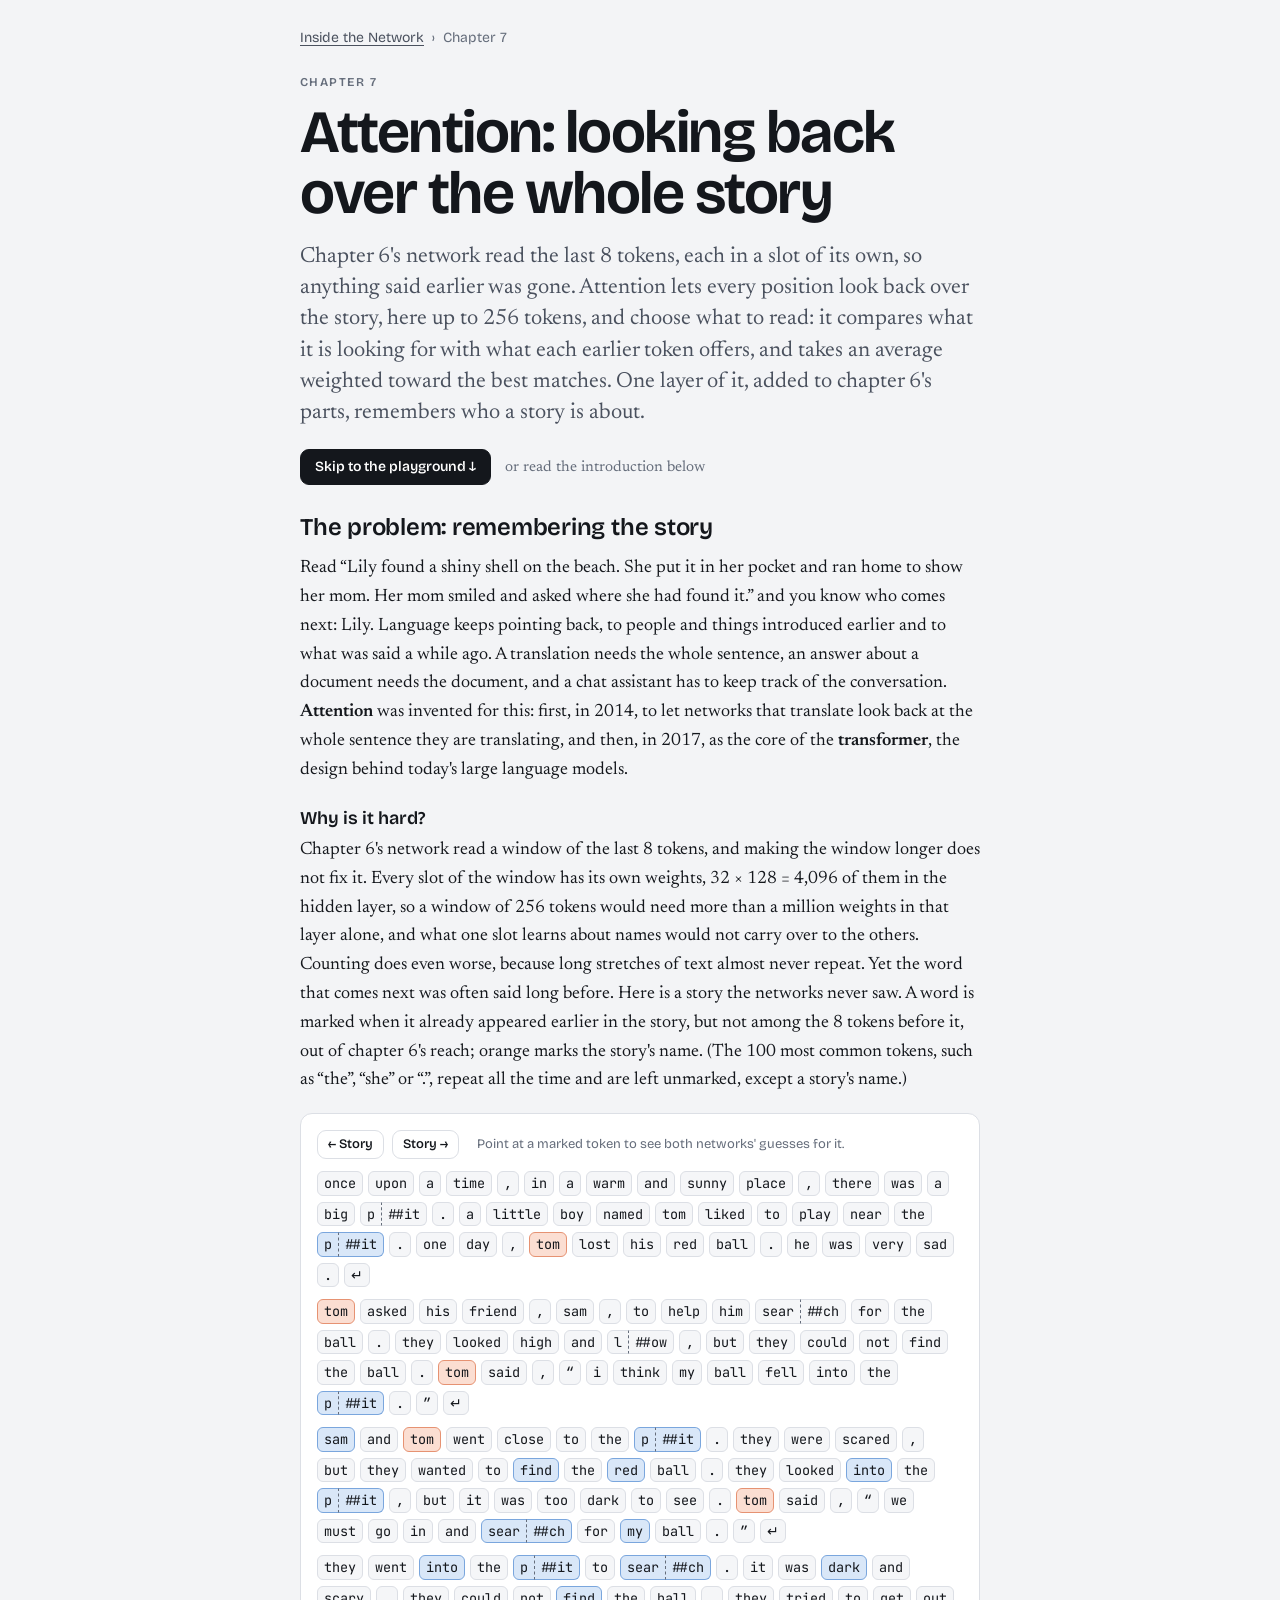
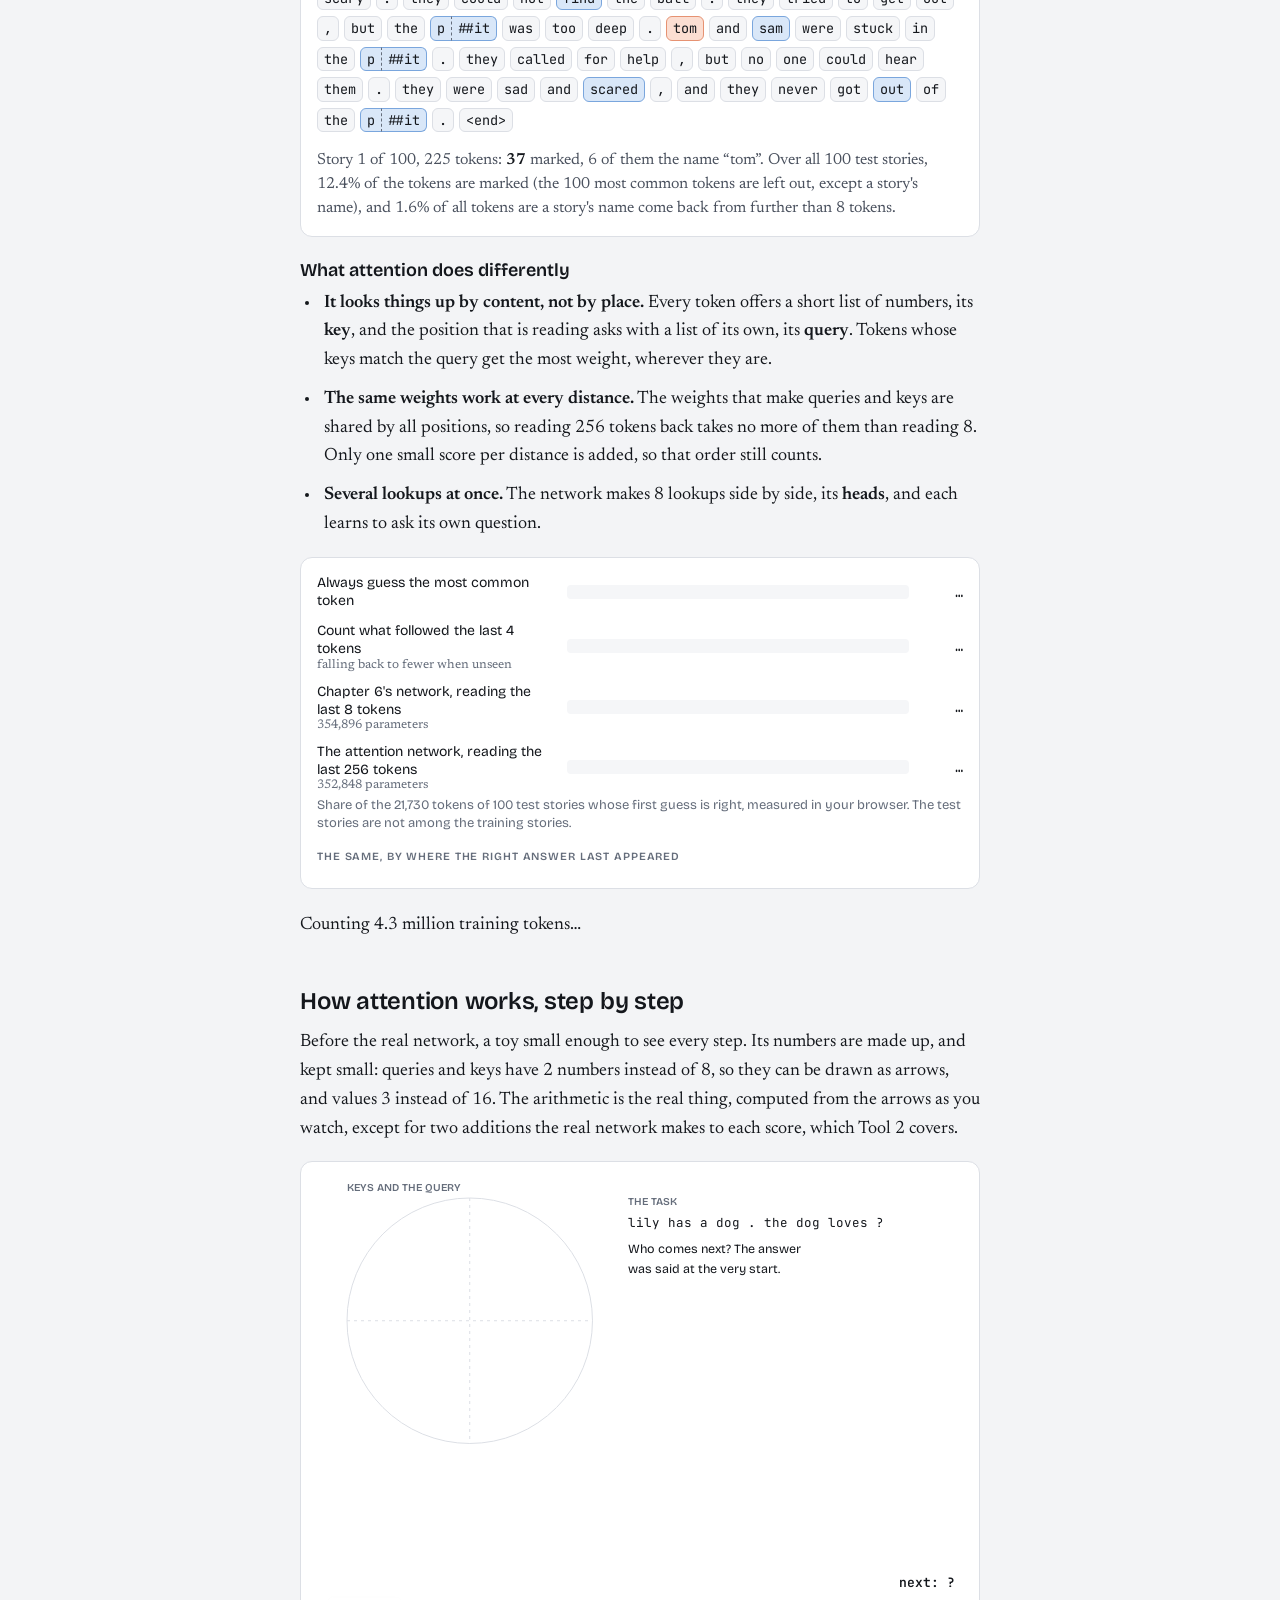
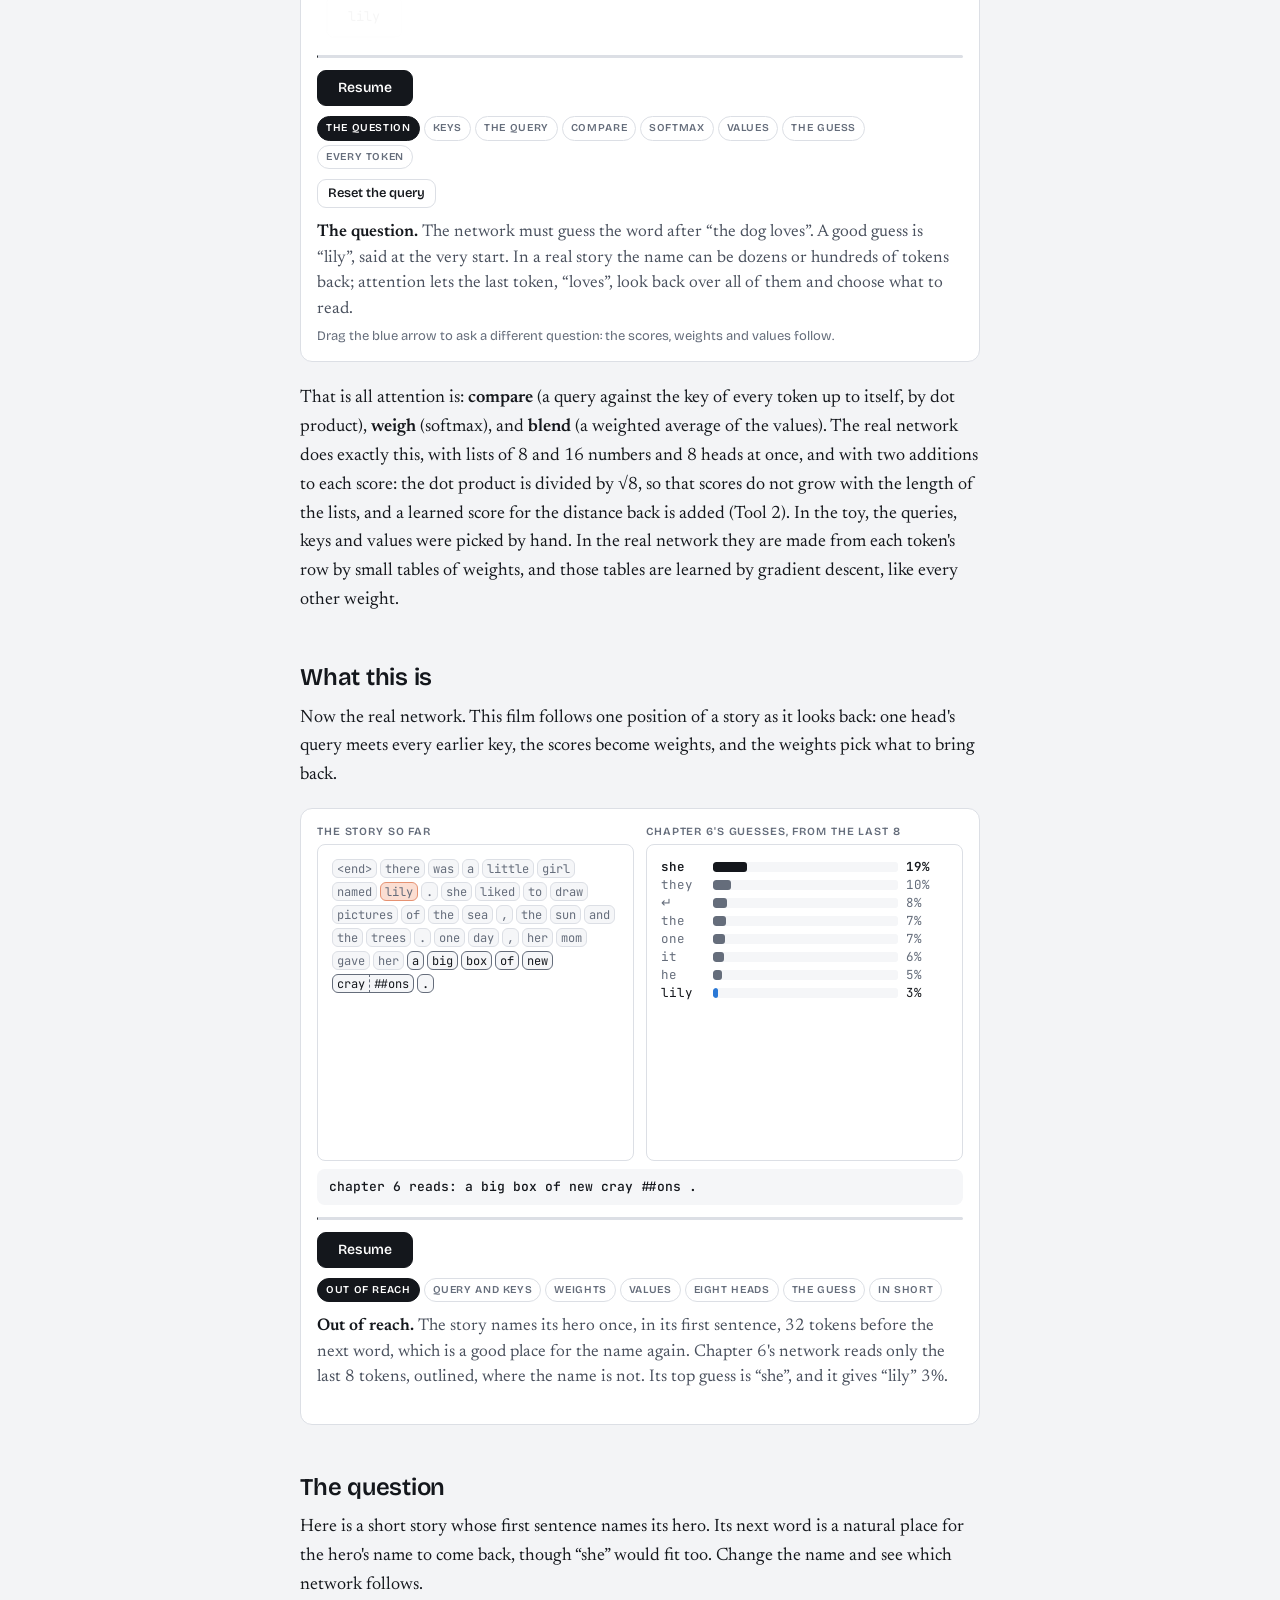
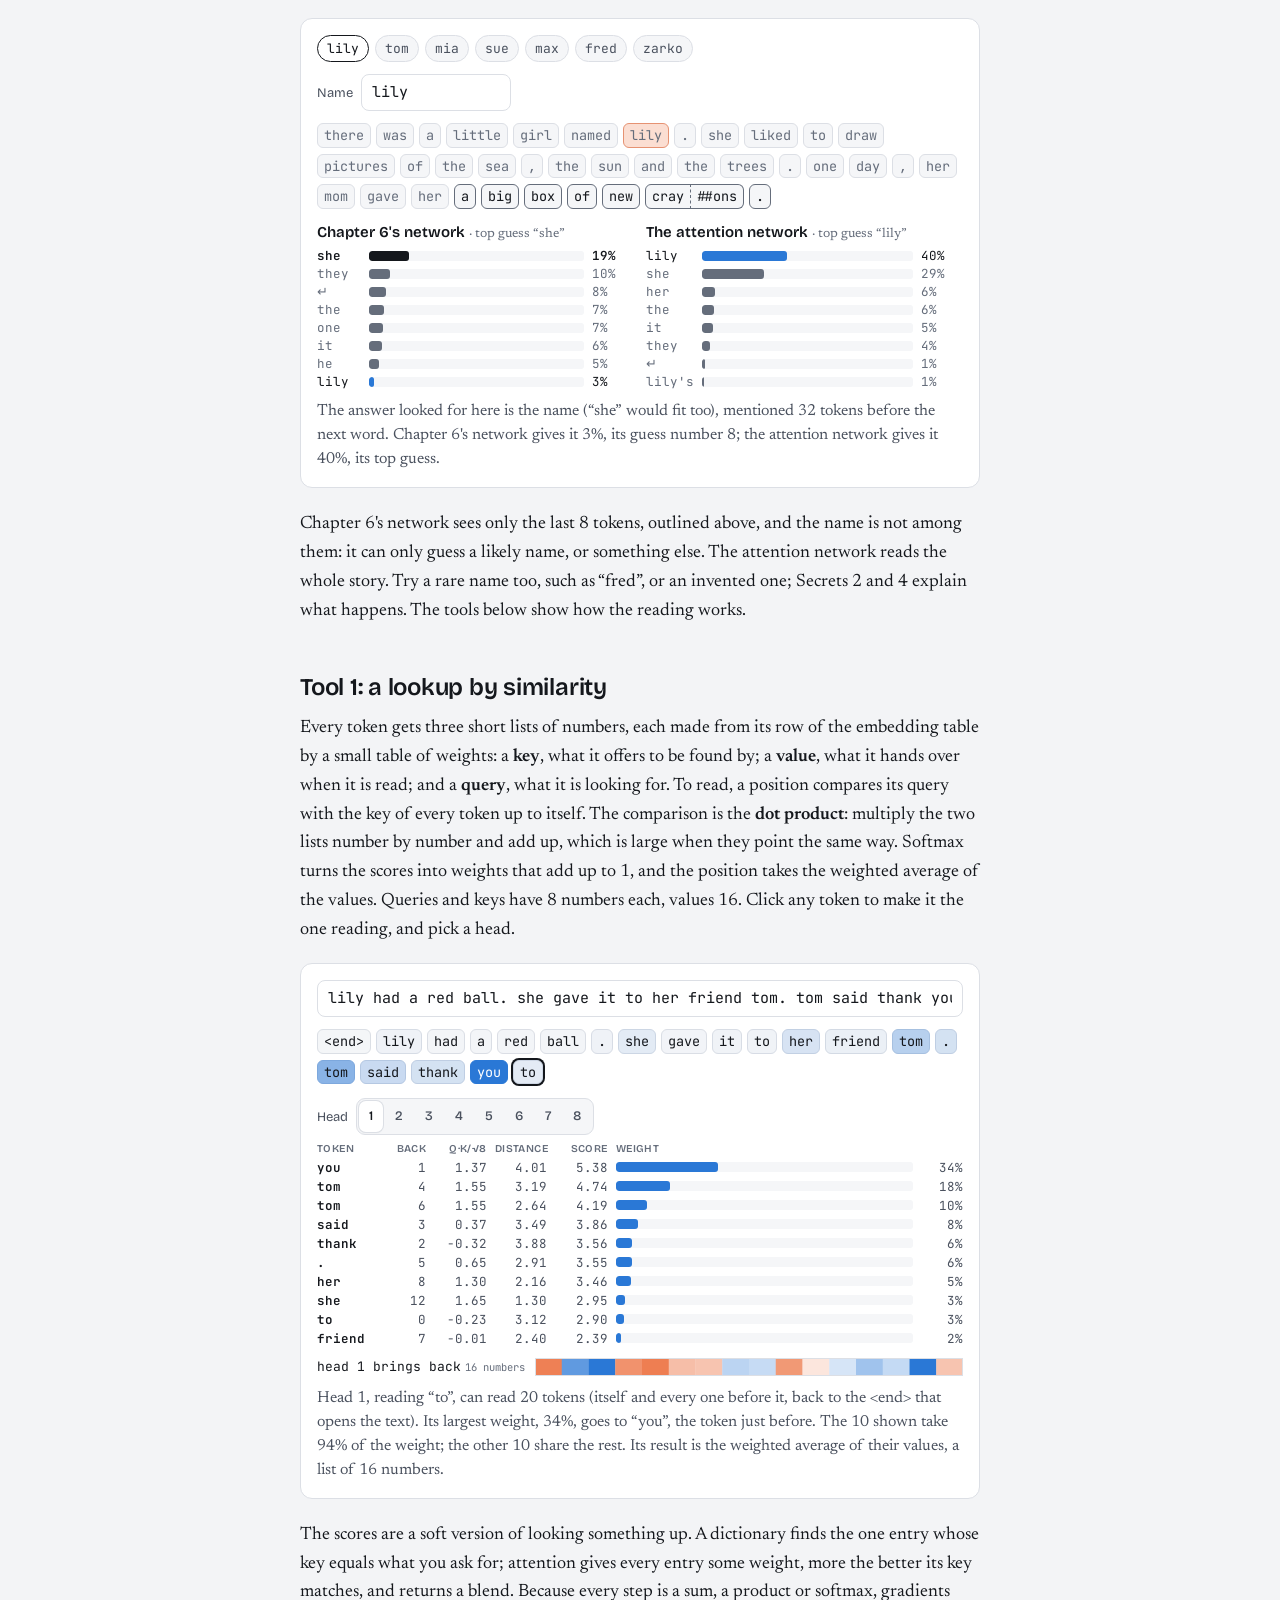
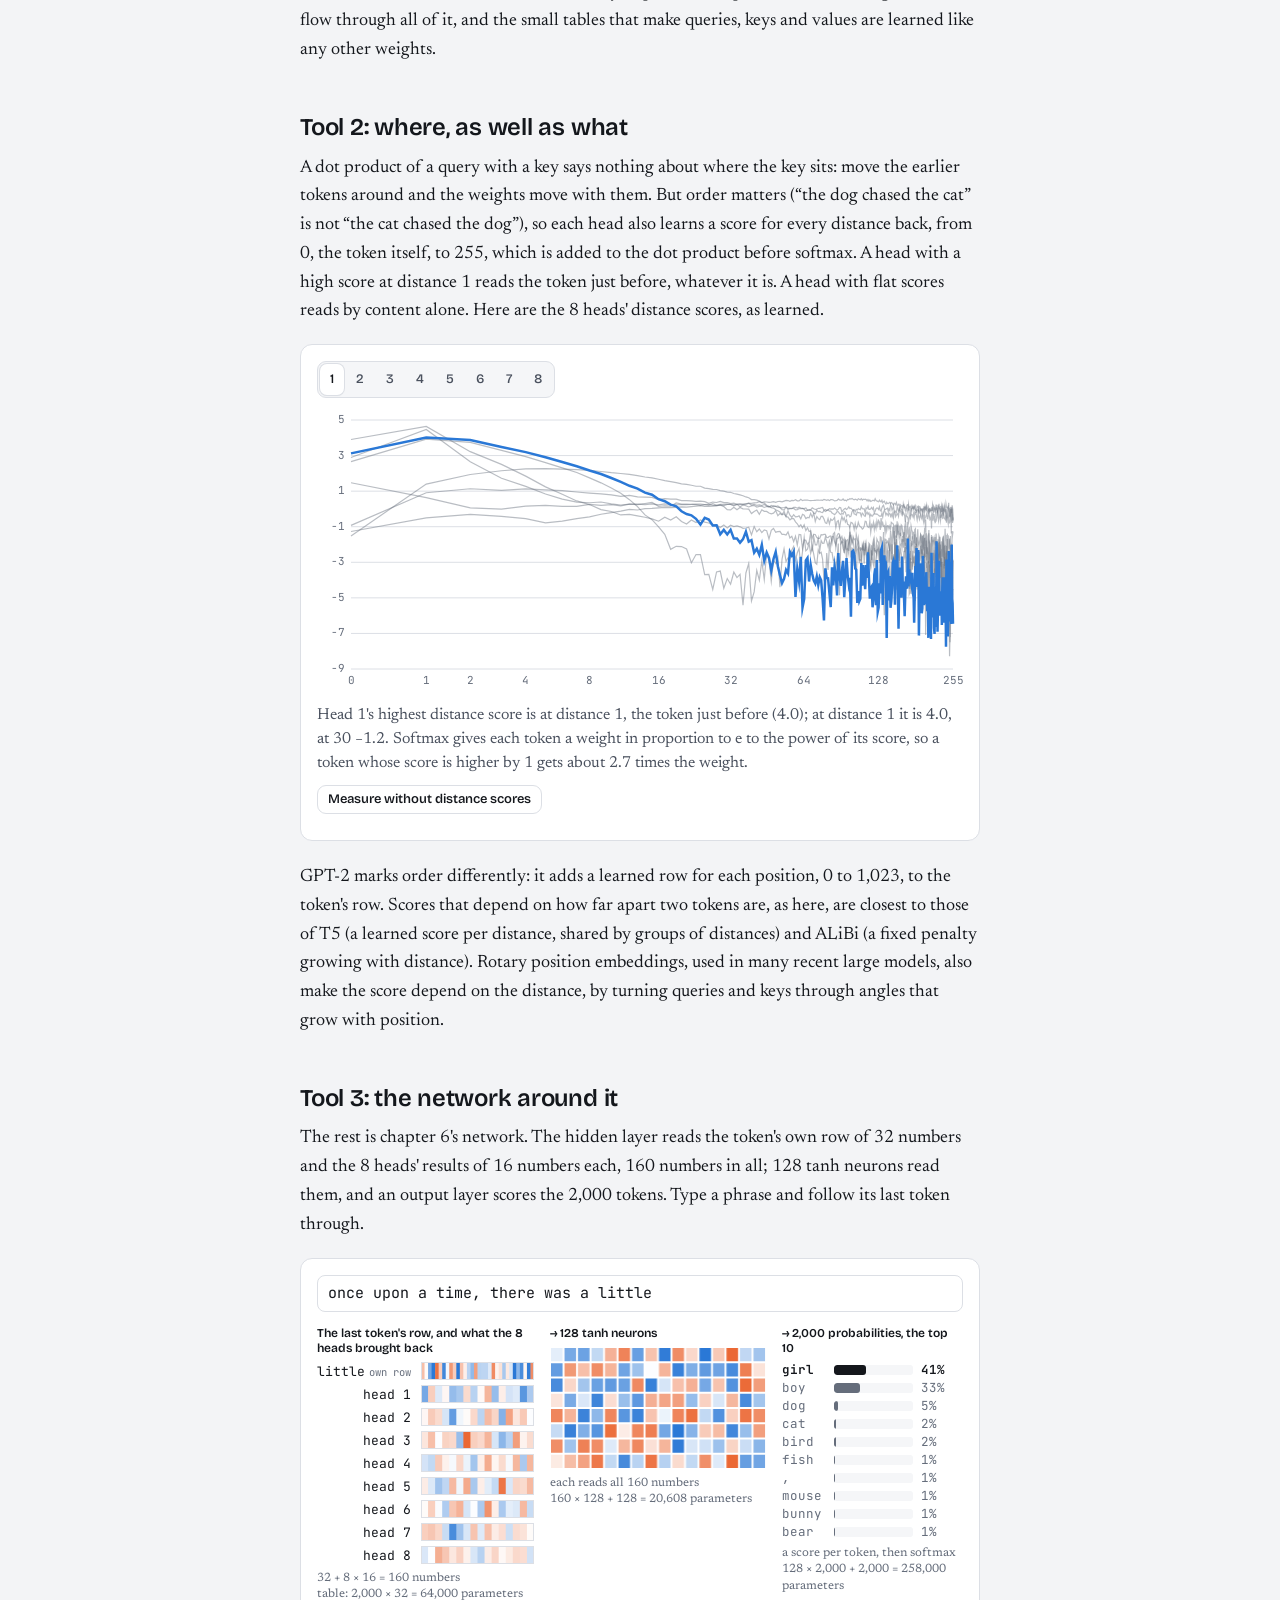
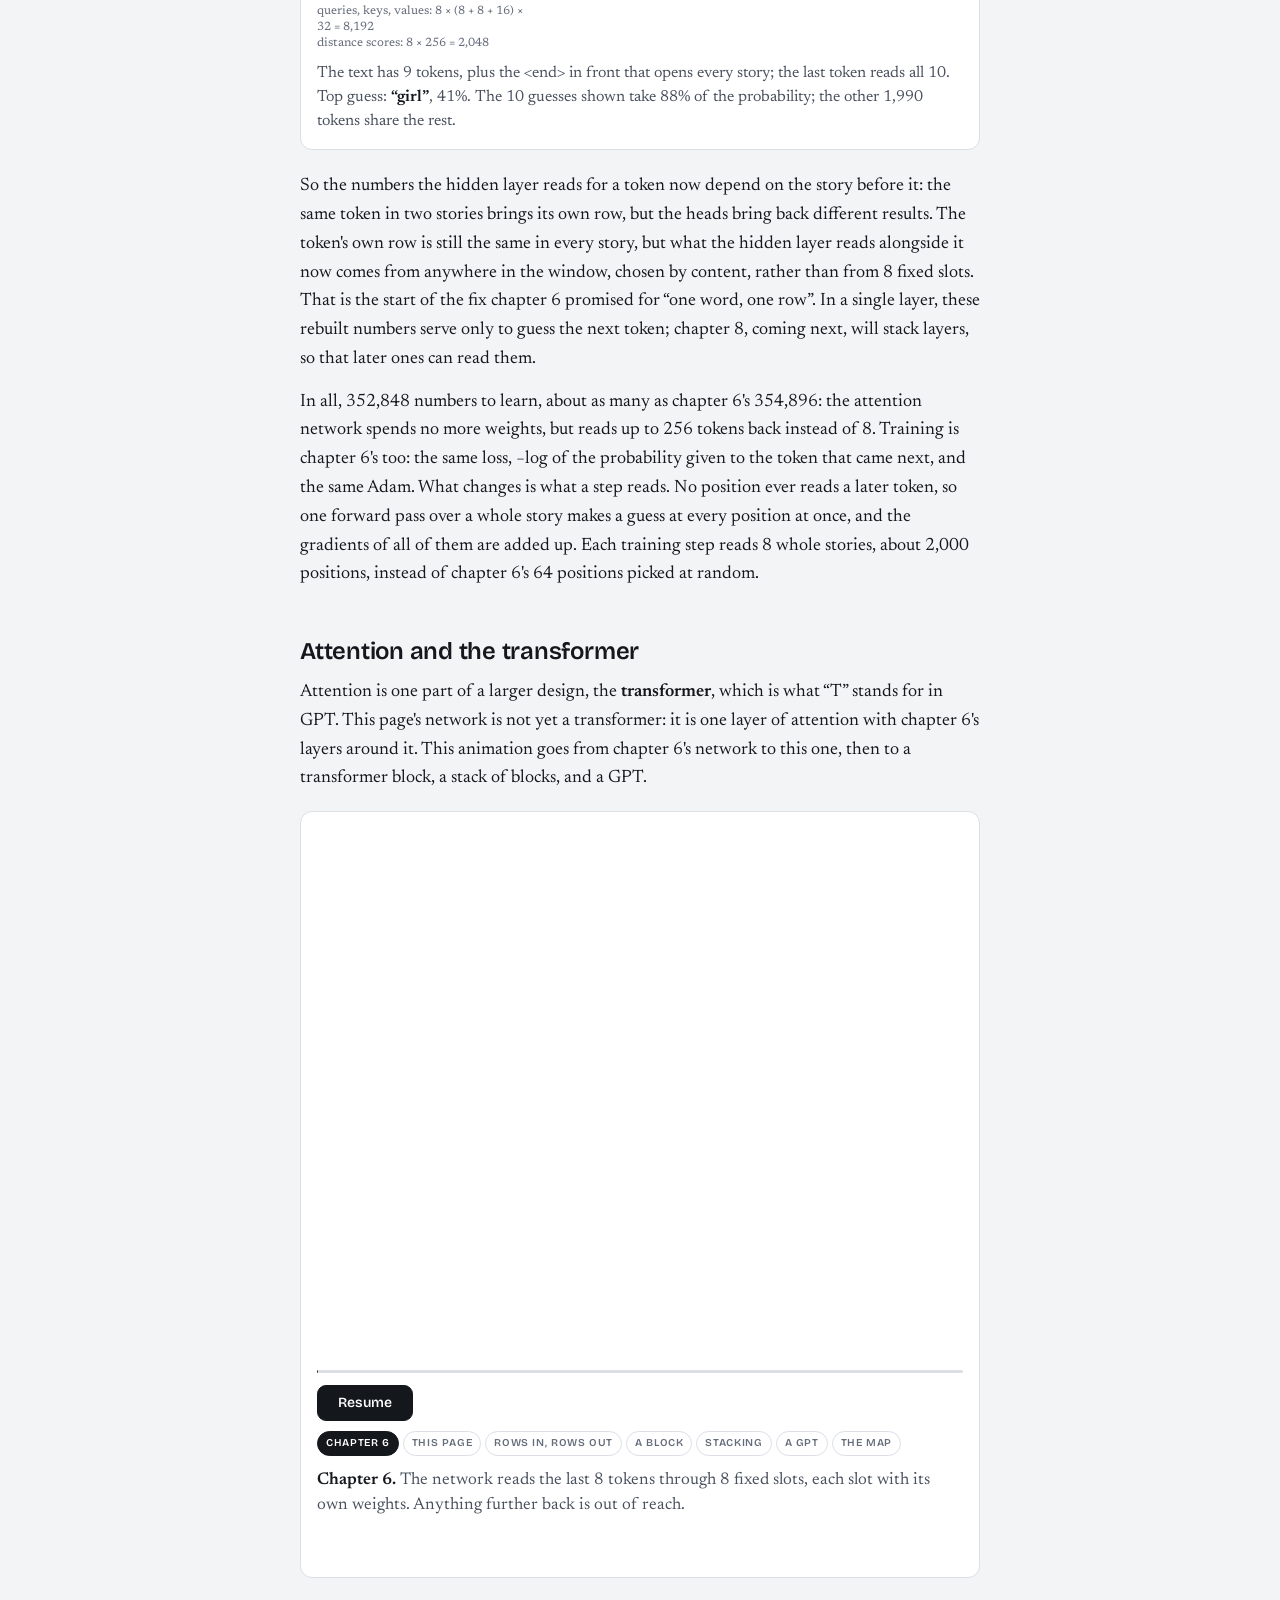
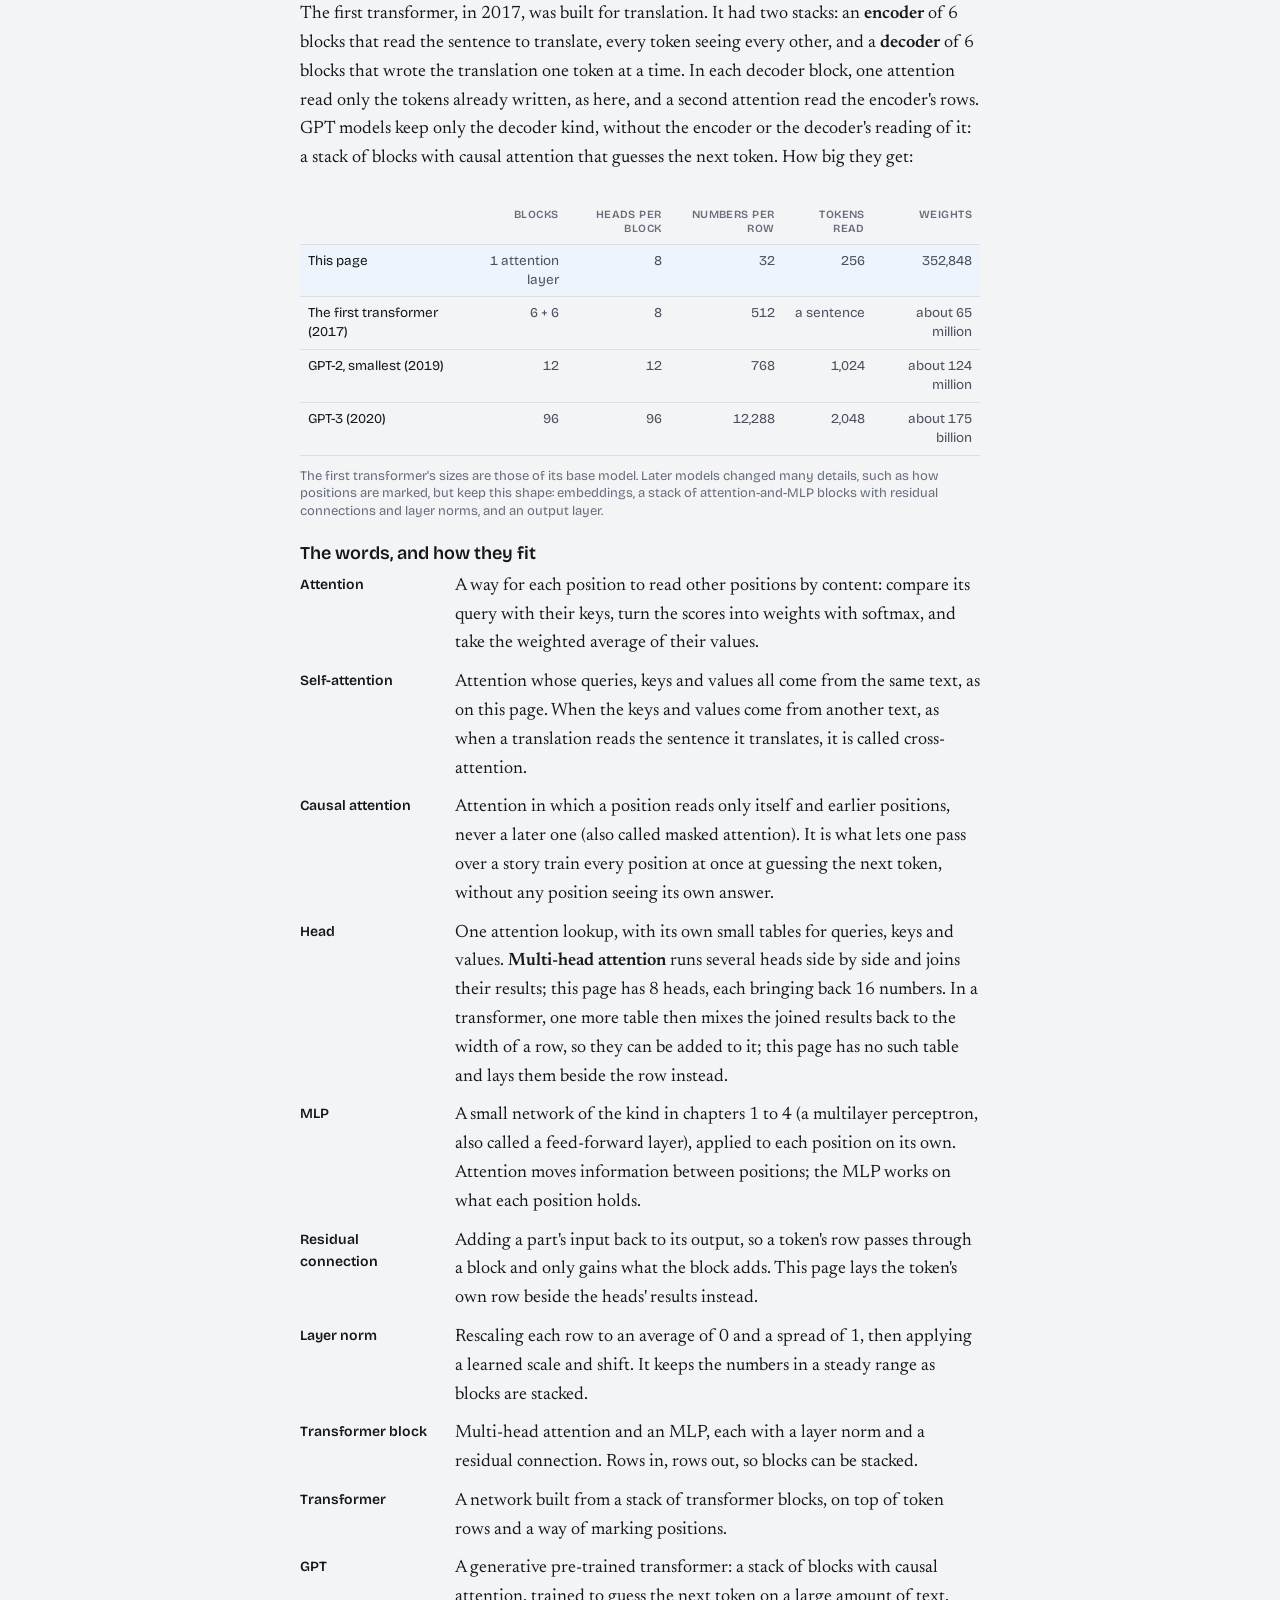
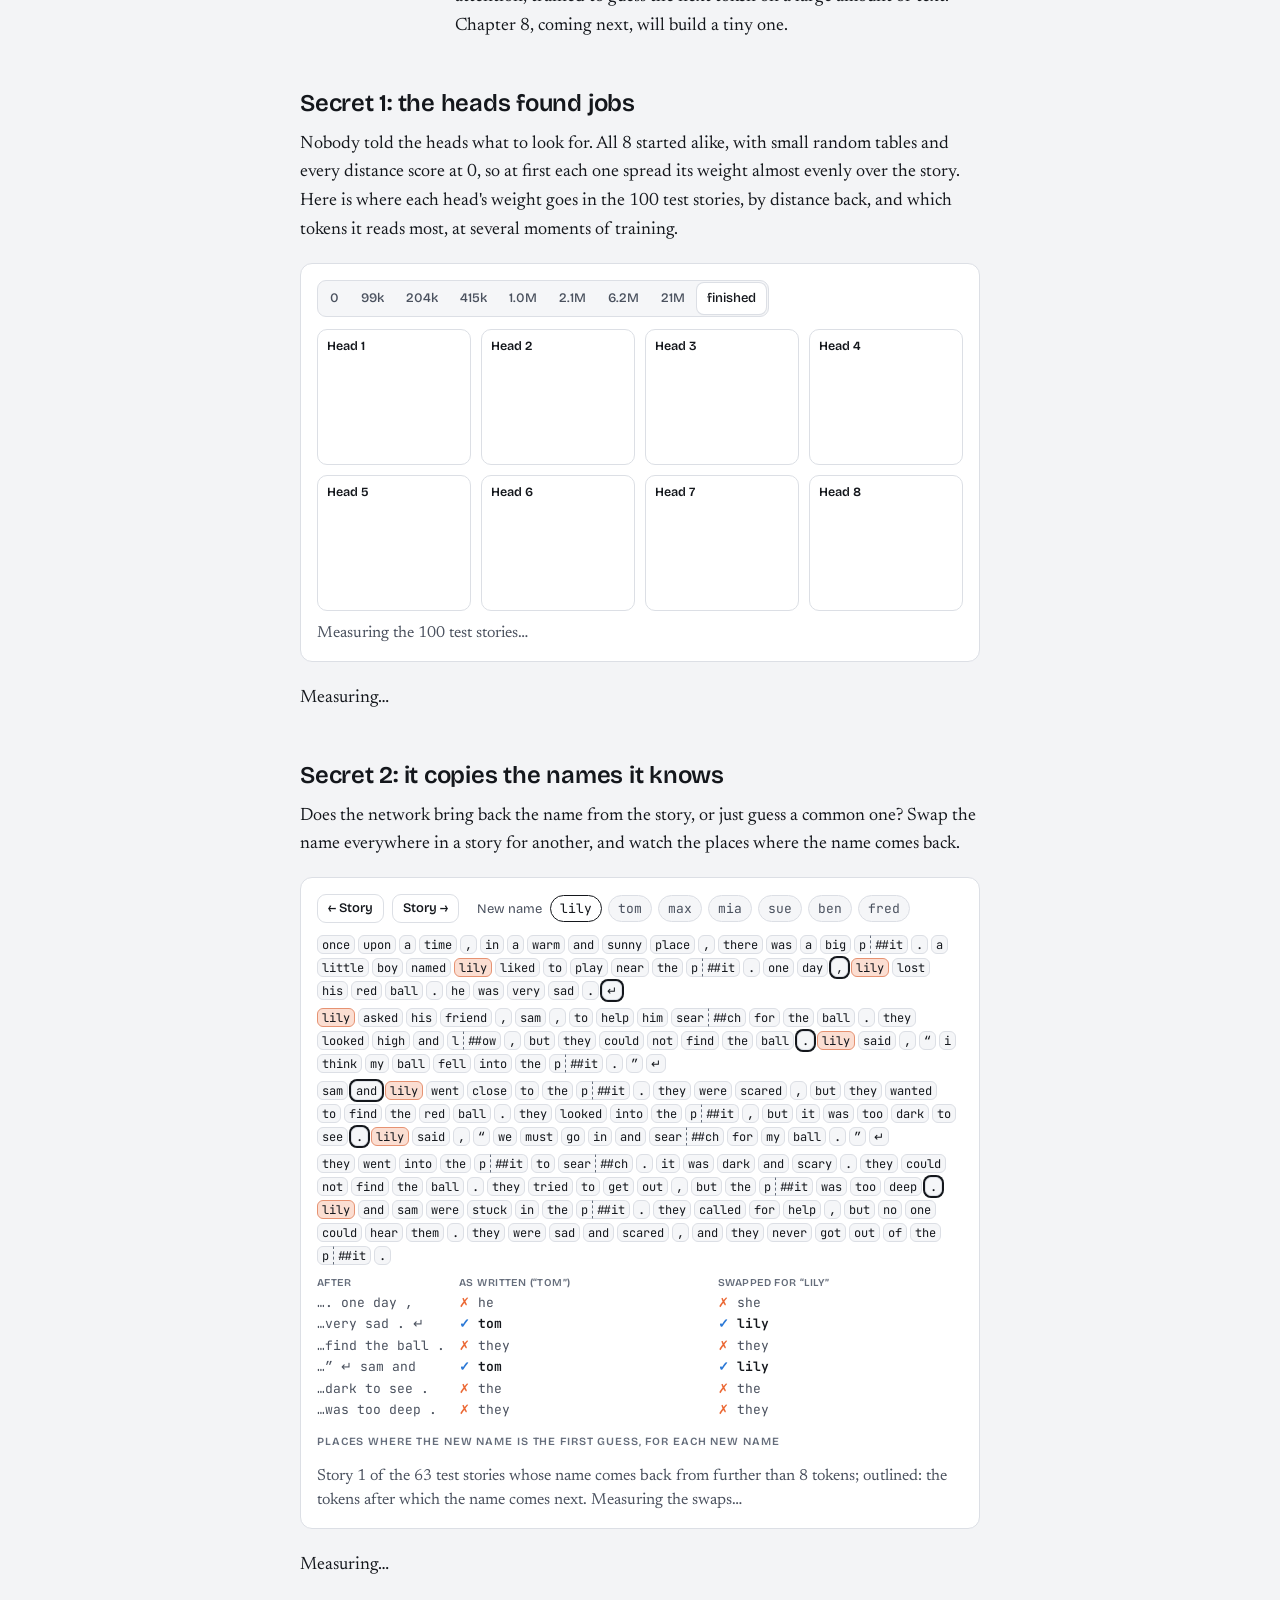
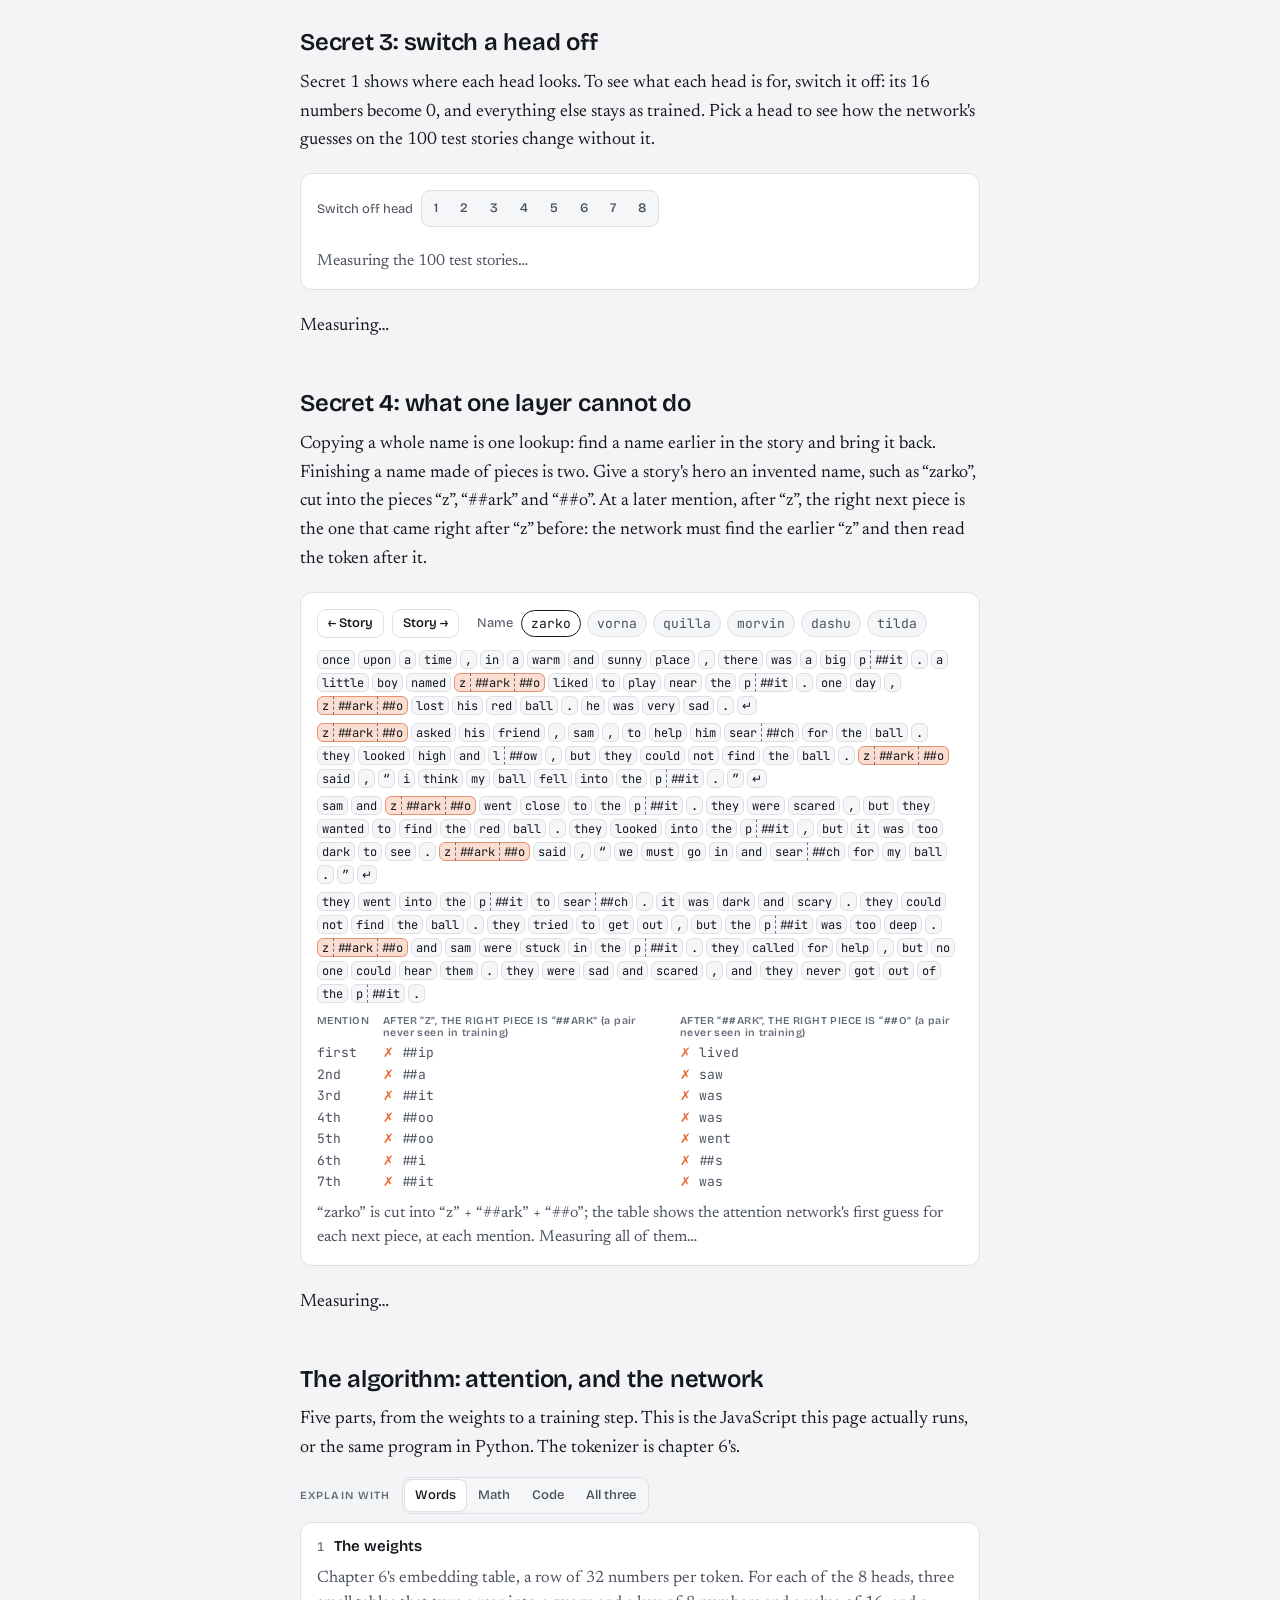
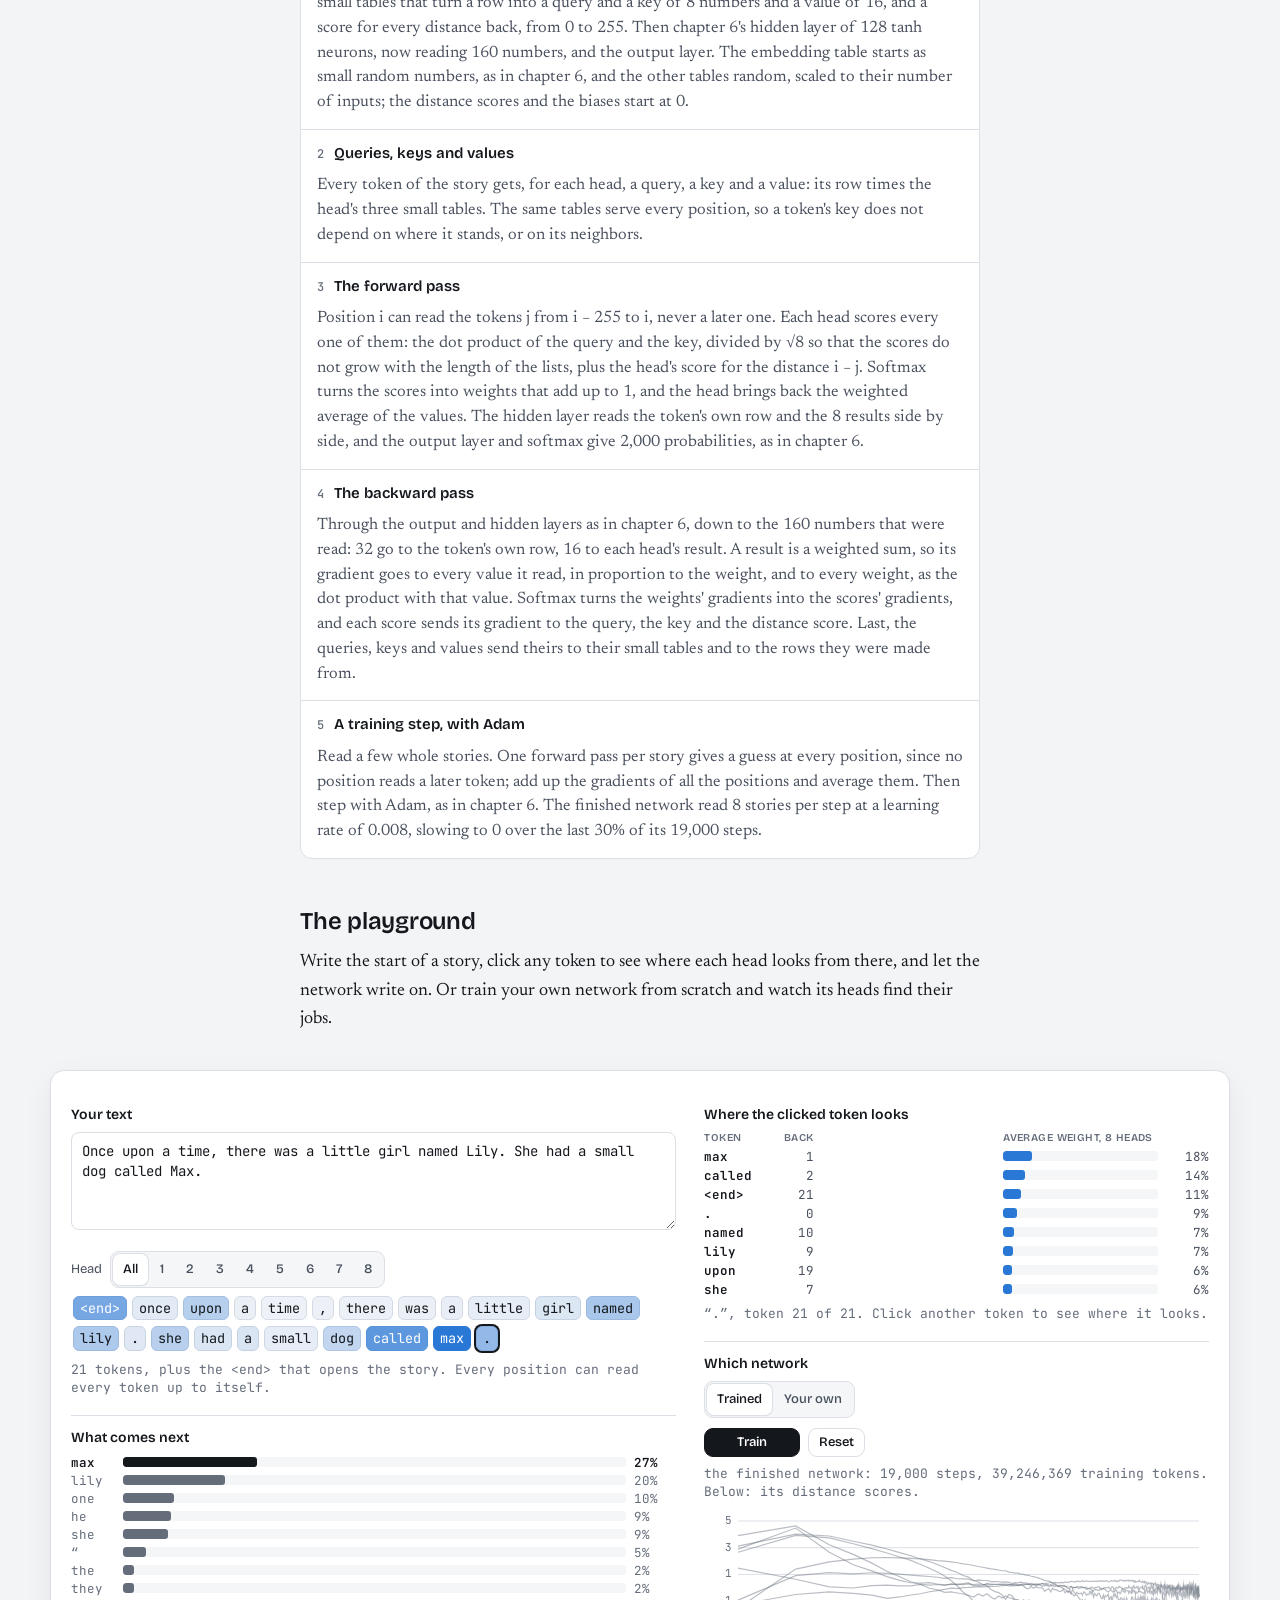
==== commit 823b7ac7: "Chapter 7: animate how attention works, and its place in the transformer Two new step-by-step animat" ====
--- a/attention/index.html
+++ b/attention/index.html
@@ -116,6 +116,17 @@
 .hc .rd { font: 11.5px/1.35 var(--font-mono); color: var(--ink-2); margin-top: 5px; overflow-wrap: anywhere; min-height: 2.7em; }
 .hc .rd b { color: var(--ink); font-weight: 600; }
 .curves { display: block; width: 100%; aspect-ratio: 16 / 7; }
+/* the step-by-step animations: canvases whose height the script sets */
+.anim-cv { display: block; width: 100%; height: 420px; }
+.film .hint { margin: 6px 0 0; }
+/* sizes of real transformers */
+table.sizes { width: 100%; border-collapse: collapse; margin: 14px 0 6px; font: 13.5px/1.4 var(--font-display); color: var(--ink-2); font-variant-numeric: tabular-nums; }
+table.sizes th, table.sizes td { text-align: right; padding: 7px 8px; border-bottom: 1px solid var(--rule); vertical-align: top; }
+table.sizes th:first-child, table.sizes td:first-child { text-align: left; }
+table.sizes th { font: 600 11px/1.3 var(--font-display); letter-spacing: 0.04em; text-transform: uppercase; color: var(--ink-3); }
+table.sizes td:first-child { color: var(--ink); }
+table.sizes tr.here td { background: color-mix(in srgb, var(--pos) 8%, var(--sheet)); }
+.table-wrap { overflow-x: auto; }
 /* name swaps */
 .swap { display: grid; grid-template-columns: max-content minmax(0, 1fr) minmax(0, 1fr); gap: 4px 14px; font: 13px/1.35 var(--font-mono); color: var(--ink-2); margin-top: 12px; align-items: baseline; }
 .swap .h { font: 600 10.5px/1.2 var(--font-display); letter-spacing: 0.04em; text-transform: uppercase; color: var(--ink-3); }
@@ -185,8 +196,27 @@
 
     <p id="ladder-after">Measuring…</p>
 
+    <h2>How attention works, step by step</h2>
+    <p>Before the real network, a toy small enough to see every step. Its numbers are made up, and kept small: queries and keys have 2 numbers instead of 8, so they can be drawn as arrows, and values 3 instead of 16. The arithmetic is the real thing, computed from the arrows as you watch, except for two additions the real network makes to each score, which Tool 2 covers.</p>
+
+    <figure class="film" id="aw" aria-label="Animation: in a toy example, the last token of a sentence compares its query with every key, turns the scores into weights and takes a weighted average of the values">
+      <canvas class="anim-cv" id="aw-cv" aria-label="Keys and the query as arrows, scores and weights as bars above the tokens, and values flowing to the token that reads"></canvas>
+      <div class="film-progress"><i id="aw-fill"></i></div>
+      <div class="film-bar">
+        <button type="button" class="btn primary" id="aw-play">Play</button>
+        <div class="chips" id="aw-chips" role="group" aria-label="Jump to a step">
+          <button type="button" data-i="0" data-tip="aw-0">The question</button><button type="button" data-i="1" data-tip="aw-1">Keys</button><button type="button" data-i="2" data-tip="aw-2">The query</button><button type="button" data-i="3" data-tip="aw-3">Compare</button><button type="button" data-i="4" data-tip="aw-4">Softmax</button><button type="button" data-i="5" data-tip="aw-5">Values</button><button type="button" data-i="6" data-tip="aw-6">The guess</button><button type="button" data-i="7" data-tip="aw-7">Every token</button>
+        </div>
+        <button type="button" class="btn small" id="aw-reset" data-tip="aw-reset">Reset the query</button>
+      </div>
+      <p class="film-cap" id="aw-cap" aria-live="polite"></p>
+      <p class="hint">Drag the blue arrow to ask a different question: the scores, weights and values follow.</p>
+    </figure>
+
+    <p>That is all attention is: <b>compare</b> (a query against the key of every token up to itself, by dot product), <b>weigh</b> (softmax), and <b>blend</b> (a weighted average of the values). The real network does exactly this, with lists of 8 and 16 numbers and 8 heads at once, and with two additions to each score: the dot product is divided by √8, so that scores do not grow with the length of the lists, and a learned score for the distance back is added (Tool 2). In the toy, the queries, keys and values were picked by hand. In the real network they are made from each token's row by small tables of weights, and those tables are learned by gradient descent, like every other weight.</p>
+
     <h2>What this is</h2>
-    <p>This film follows one position of a story as it looks back: one head's query meets every earlier key, the scores become weights, and the weights pick what to bring back.</p>
+    <p>Now the real network. This film follows one position of a story as it looks back: one head's query meets every earlier key, the scores become weights, and the weights pick what to bring back.</p>
 
     <figure class="film" id="film" aria-label="Animation: one position of a story looking back with attention, and the guess it makes">
       <div class="film-stage">
@@ -262,9 +292,63 @@
       <p class="readout" id="t3-read"></p>
     </figure>
 
-    <p>So the numbers the hidden layer reads for a token now depend on the story before it: the same token in two stories brings its own row, but the heads bring back different results. The token's own row is still the same in every story, but what the hidden layer reads alongside it now comes from anywhere in the window, chosen by content, rather than from 8 fixed slots. That is the start of the fix chapter 6 promised for “one word, one row”. In a single layer, these rebuilt numbers serve only to guess the next token; chapter 8 stacks layers, so that later ones can read them.</p>
+    <p>So the numbers the hidden layer reads for a token now depend on the story before it: the same token in two stories brings its own row, but the heads bring back different results. The token's own row is still the same in every story, but what the hidden layer reads alongside it now comes from anywhere in the window, chosen by content, rather than from 8 fixed slots. That is the start of the fix chapter 6 promised for “one word, one row”. In a single layer, these rebuilt numbers serve only to guess the next token; chapter 8, coming next, will stack layers, so that later ones can read them.</p>
 
     <p>In all, 352,848 numbers to learn, about as many as chapter 6's 354,896: the attention network spends no more weights, but reads up to 256 tokens back instead of 8. Training is chapter 6's too: the same loss, −log of the probability given to the token that came next, and the same Adam. What changes is what a step reads. No position ever reads a later token, so one forward pass over a whole story makes a guess at every position at once, and the gradients of all of them are added up. Each training step reads 8 whole stories, about 2,000 positions, instead of chapter 6's 64 positions picked at random.</p>
+
+    <h2>Attention and the transformer</h2>
+    <p>Attention is one part of a larger design, the <b>transformer</b>, which is what “T” stands for in GPT. This page's network is not yet a transformer: it is one layer of attention with chapter 6's layers around it. This animation goes from chapter 6's network to this one, then to a transformer block, a stack of blocks, and a GPT.</p>
+
+    <figure class="film" id="tf" aria-label="Animation: from chapter 6's network to this page's attention network, a transformer block, a stack of blocks and a GPT">
+      <canvas class="anim-cv" id="tf-cv" aria-label="Boxes for the parts of each network, with arrows for the rows of numbers passing between them"></canvas>
+      <div class="film-progress"><i id="tf-fill"></i></div>
+      <div class="film-bar">
+        <button type="button" class="btn primary" id="tf-play">Play</button>
+        <div class="chips" id="tf-chips" role="group" aria-label="Jump to a scene">
+          <button type="button" data-i="0" data-tip="tf-0">Chapter 6</button><button type="button" data-i="1" data-tip="tf-1">This page</button><button type="button" data-i="2" data-tip="tf-2">Rows in, rows out</button><button type="button" data-i="3" data-tip="tf-3">A block</button><button type="button" data-i="4" data-tip="tf-4">Stacking</button><button type="button" data-i="5" data-tip="tf-5">A GPT</button><button type="button" data-i="6" data-tip="tf-6">The map</button>
+        </div>
+      </div>
+      <p class="film-cap" id="tf-cap" aria-live="polite"></p>
+    </figure>
+
+    <p>The first transformer, in 2017, was built for translation. It had two stacks: an <b>encoder</b> of 6 blocks that read the sentence to translate, every token seeing every other, and a <b>decoder</b> of 6 blocks that wrote the translation one token at a time. In each decoder block, one attention read only the tokens already written, as here, and a second attention read the encoder's rows. GPT models keep only the decoder kind, without the encoder or the decoder's reading of it: a stack of blocks with causal attention that guesses the next token. How big they get:</p>
+
+    <div class="table-wrap">
+      <table class="sizes">
+        <thead><tr><th></th><th>Blocks</th><th>Heads per block</th><th>Numbers per row</th><th>Tokens read</th><th>Weights</th></tr></thead>
+        <tbody>
+          <tr class="here"><td>This page</td><td>1 attention layer</td><td>8</td><td>32</td><td>256</td><td>352,848</td></tr>
+          <tr><td>The first transformer (2017)</td><td>6 + 6</td><td>8</td><td>512</td><td>a sentence</td><td>about 65 million</td></tr>
+          <tr><td>GPT-2, smallest (2019)</td><td>12</td><td>12</td><td>768</td><td>1,024</td><td>about 124 million</td></tr>
+          <tr><td>GPT-3 (2020)</td><td>96</td><td>96</td><td>12,288</td><td>2,048</td><td>about 175 billion</td></tr>
+        </tbody>
+      </table>
+    </div>
+    <p class="cap2">The first transformer's sizes are those of its base model. Later models changed many details, such as how positions are marked, but keep this shape: embeddings, a stack of attention-and-MLP blocks with residual connections and layer norms, and an output layer.</p>
+
+    <h3>The words, and how they fit</h3>
+    <dl class="read">
+      <dt>Attention</dt>
+      <dd>A way for each position to read other positions by content: compare its query with their keys, turn the scores into weights with softmax, and take the weighted average of their values.</dd>
+      <dt>Self-attention</dt>
+      <dd>Attention whose queries, keys and values all come from the same text, as on this page. When the keys and values come from another text, as when a translation reads the sentence it translates, it is called cross-attention.</dd>
+      <dt>Causal attention</dt>
+      <dd>Attention in which a position reads only itself and earlier positions, never a later one (also called masked attention). It is what lets one pass over a story train every position at once at guessing the next token, without any position seeing its own answer.</dd>
+      <dt>Head</dt>
+      <dd>One attention lookup, with its own small tables for queries, keys and values. <b>Multi-head attention</b> runs several heads side by side and joins their results; this page has 8 heads, each bringing back 16 numbers. In a transformer, one more table then mixes the joined results back to the width of a row, so they can be added to it; this page has no such table and lays them beside the row instead.</dd>
+      <dt>MLP</dt>
+      <dd>A small network of the kind in chapters 1 to 4 (a multilayer perceptron, also called a feed-forward layer), applied to each position on its own. Attention moves information between positions; the MLP works on what each position holds.</dd>
+      <dt>Residual connection</dt>
+      <dd>Adding a part's input back to its output, so a token's row passes through a block and only gains what the block adds. This page lays the token's own row beside the heads' results instead.</dd>
+      <dt>Layer norm</dt>
+      <dd>Rescaling each row to an average of 0 and a spread of 1, then applying a learned scale and shift. It keeps the numbers in a steady range as blocks are stacked.</dd>
+      <dt>Transformer block</dt>
+      <dd>Multi-head attention and an MLP, each with a layer norm and a residual connection. Rows in, rows out, so blocks can be stacked.</dd>
+      <dt>Transformer</dt>
+      <dd>A network built from a stack of transformer blocks, on top of token rows and a way of marking positions.</dd>
+      <dt>GPT</dt>
+      <dd>A generative pre-trained transformer: a stack of blocks with causal attention, trained to guess the next token on a large amount of text. Chapter 8, coming next, will build a tiny one.</dd>
+    </dl>
 
     <h2>Secret 1: the heads found jobs</h2>
     <p>Nobody told the heads what to look for. All 8 started alike, with small random tables and every distance score at 0, so at first each one spread its weight almost evenly over the story. Here is where each head's weight goes in the 100 test stories, by distance back, and which tokens it reads most, at several moments of training.</p>
@@ -1543,12 +1627,458 @@
   }
   function ivAfter(A) {
     const uses = A.seen.later - A.seen.first >= 0.1;
-    return `${uses ? `So the network does use the story, on the whole: a piece that already appeared in it, and that can follow the piece before it (the training stories have that pair), becomes more likely, from ${pct1(A.seen.first)} at the first mention to ${pct1(A.seen.later)} at later ones. ` : ""}What it ${uses ? "cannot" : "does not"} do is what a reader does: find the earlier “z” and read what came right after it. ${A.unseen.later < 0.05 ? `A pair the training stories never contain, such as “z” then “##ark”, is almost never guessed, however often the story has just shown it. ` : ""}The reason is in how a key is made. In a single layer, every token's key comes from its own row alone, so no key can say “the token before me was z”, and no query can ask for it. A second layer makes this possible: a head in the first layer writes into each position which token came just before it, and a head in the second layer can then find the position whose previous token was “z” and bring back the token there. Researchers who studied small transformers called that second head an <b>induction head</b> (it works with a <b>previous-token head</b> below it), and found evidence that much of their ability to continue patterns seen earlier in a text comes from such heads. Chapter 8 stacks the layers.`;
+    return `${uses ? `So the network does use the story, on the whole: a piece that already appeared in it, and that can follow the piece before it (the training stories have that pair), becomes more likely, from ${pct1(A.seen.first)} at the first mention to ${pct1(A.seen.later)} at later ones. ` : ""}What it ${uses ? "cannot" : "does not"} do is what a reader does: find the earlier “z” and read what came right after it. ${A.unseen.later < 0.05 ? `A pair the training stories never contain, such as “z” then “##ark”, is almost never guessed, however often the story has just shown it. ` : ""}The reason is in how a key is made. In a single layer, every token's key comes from its own row alone, so no key can say “the token before me was z”, and no query can ask for it. A second layer makes this possible: a head in the first layer writes into each position which token came just before it, and a head in the second layer can then find the position whose previous token was “z” and bring back the token there. Researchers who studied small transformers called that second head an <b>induction head</b> (it works with a <b>previous-token head</b> below it), and found evidence that much of their ability to continue patterns seen earlier in a text comes from such heads. Chapter 8, coming next, will stack the layers.`;
   }
   $("iv-pre").innerHTML = INVENT.map((w) => `<button type="button" data-v="${w}" data-tip="iv-pre">${w}</button>`).join("");
   $("iv-pre").addEventListener("click", (e) => { const b = e.target.closest("button[data-v]"); if (!b) return; IV.name = b.dataset.v; drawInvent(); });
   $("iv-prev").addEventListener("click", () => { const n = nameStories().length; IV.k = (IV.k + n - 1) % n; drawInvent(); });
   $("iv-next").addEventListener("click", () => { IV.k = (IV.k + 1) % nameStories().length; drawInvent(); });
+
+  // ---------- a player for the step-by-step animations: scenes, Play, chips, progress, a caption ----------
+  // It starts when scrolled into view (unless the reader prefers less motion) and pauses when scrolled away.
+  function makePlayer({ id, scenes, draw, caption, onPlay = () => {}, needsData = false }) {
+    const TOTAL = scenes.reduce((a, x) => a + x.d, 0), startOf = (i) => scenes.slice(0, i).reduce((a, x) => a + x.d, 0);
+    const at = (t) => { let i = 0; while (i < scenes.length - 1 && t >= scenes[i].d) { t -= scenes[i].d; i++; } return { i, u: Math.min(1, t / scenes[i].d), ms: t }; };
+    let t = 0, playing = false, last = 0, started = false, autoPaused = false, capKey = "", loop = 0, visible = false, override = null;
+    const chipsEl = [...$(`${id}-chips`).querySelectorAll("button")];
+    const setLabel = () => { $(`${id}-play`).textContent = playing ? "Pause" : t >= TOTAL ? "Replay" : t > 0 ? "Resume" : "Play"; };
+    function render(now = performance.now()) {
+      const { i, u, ms } = at(t), fresh = t === 0 && !playing; // before Play: the first scene as it ends, not a blank frame
+      chipsEl.forEach((c, n) => c.classList.toggle("on", n === i));
+      $(`${id}-fill`).style.width = (100 * t) / TOTAL + "%";
+      draw(i, fresh ? 1 : u, fresh ? scenes[i].d : ms, now);
+      const key = override != null ? "user:" + override : scenes[i].k;
+      if (key !== capKey) { capKey = key; $(`${id}-cap`).innerHTML = override != null ? override : caption(scenes[i].k); }
+    }
+    function tick(n, now) {
+      if (!playing || n !== loop) return;
+      t = Math.min(TOTAL, t + Math.min(64, now - last)); last = now;
+      if (t >= TOTAL) { playing = false; setLabel(); }
+      render(now);
+      if (playing) requestAnimationFrame((x) => tick(n, x));
+    }
+    function play() { if (t >= TOTAL) t = 0; override = null; onPlay(); playing = true; started = true; autoPaused = false; last = performance.now(); setLabel(); const n = ++loop; requestAnimationFrame((x) => tick(n, x)); }
+    function pause() { playing = false; setLabel(); }
+    $(`${id}-play`).addEventListener("click", () => { if (playing) { pause(); render(); } else play(); });
+    chipsEl.forEach((c, n) => c.addEventListener("click", () => { t = startOf(n); override = null; capKey = ""; onPlay(); if (!playing) play(); else render(); }));
+    new IntersectionObserver((en) => {
+      visible = en[0].isIntersecting;
+      if (visible && !started && !reduceMotion && (DATA.ready || !needsData)) play();
+      else if (visible && autoPaused) play();
+      else if (!visible && playing) { playing = false; autoPaused = true; setLabel(); }
+    }, { threshold: 0.4 }).observe($(id));
+    return {
+      render, setLabel, pause,
+      ready: () => { if (visible && !started && !reduceMotion) play(); else render(); },
+      // show a scene, paused, with a caption of its own (for the reader's own query)
+      hold: (i, html) => { playing = false; started = true; autoPaused = false; t = startOf(i) + scenes[i].d - 1; override = html; setLabel(); render(); },
+      get scene() { return at(t).i; },
+    };
+  }
+  const roundRect = (ctx, x, y, w, h, r) => { ctx.beginPath(); ctx.moveTo(x + r, y); ctx.arcTo(x + w, y, x + w, y + h, r); ctx.arcTo(x + w, y + h, x, y + h, r); ctx.arcTo(x, y + h, x, y, r); ctx.arcTo(x, y, x + w, y, r); ctx.closePath(); };
+  const ease = (u) => (u <= 0 ? 0 : u >= 1 ? 1 : u * u * (3 - 2 * u));
+  const seg = (u, a, b) => ease((u - a) / (b - a)); // 0 before a, 1 after b, smooth between
+  function arrow(ctx, x0, y0, x1, y1, color, width) {
+    const a = Math.atan2(y1 - y0, x1 - x0), L = Math.hypot(x1 - x0, y1 - y0), hd = Math.min(10 + width, L * 0.4);
+    ctx.strokeStyle = color; ctx.fillStyle = color; ctx.lineWidth = width; ctx.lineCap = "round";
+    ctx.beginPath(); ctx.moveTo(x0, y0); ctx.lineTo(x1 - Math.cos(a) * hd * 0.6, y1 - Math.sin(a) * hd * 0.6); ctx.stroke();
+    ctx.beginPath(); ctx.moveTo(x1, y1); ctx.lineTo(x1 - hd * Math.cos(a - 0.4), y1 - hd * Math.sin(a - 0.4)); ctx.lineTo(x1 - hd * Math.cos(a + 0.4), y1 - hd * Math.sin(a + 0.4)); ctx.closePath(); ctx.fill();
+  }
+
+  // ---------- How attention works: a toy, step by step ----------
+  // Made-up numbers, picked by hand: queries and keys of 2 numbers, so they can be drawn as arrows, values of 3. Every
+  // number on the canvas is computed from these: the dot products, softmax and the weighted average are real arithmetic.
+  const TOY = {
+    words: ["lily", "has", "a", "dog", ".", "the", "dog", "loves"],
+    keys: [[0.3, 2.0], [-1.2, 0.3], [-1.0, -0.9], [1.7, 0.2], [0.3, -1.4], [-1.5, -0.2], [1.7, 0.2], [0.7, 0.6]],
+    vals: [[0.9, -0.8, 0.7], [-0.2, 0.4, 0.1], [0.1, -0.1, -0.3], [-0.7, 0.6, -0.5], [0.0, 0.2, 0.2], [0.2, 0.0, -0.2], [-0.7, 0.6, -0.5], [0.3, 0.5, -0.6]],
+    // each token's own query, for the last step (every token reads at once); the last one is the query of "loves"
+    queries: [[0.5, 0.5], [0.6, 1.5], [-0.4, 0.6], [0.4, 1.4], [1.5, 0.3], [-0.5, -0.4], [0.4, 1.4], [0.4, 1.8]],
+    q: [0.4, 1.8], // the query of "loves", which the reader can drag
+  };
+  const dot = (a, b) => a[0] * b[0] + a[1] * b[1];
+  // the reading token i's scores and weights over tokens 0…i, with query q
+  function toyAttend(i, q) {
+    const s = TOY.keys.slice(0, i + 1).map((k) => dot(q, k)), top = Math.max(...s), e = s.map((x) => Math.exp(x - top)), tot = e.reduce((a, x) => a + x, 0);
+    const w = e.map((x) => x / tot), out = [0, 1, 2].map((c) => w.reduce((a, x, j) => a + x * TOY.vals[j][c], 0));
+    return { s, w, out, ex: s.map((x) => Math.exp(x)) };
+  }
+  const f2 = (v) => ITN.fmt(v, 2);
+  function awLayout(W) {
+    const wide = W >= 560, H = wide ? Math.round(W * 0.72) : Math.round(W * 1.6), pad = 8, n = TOY.words.length, bw = (W - 2 * pad) / n, th = 40;
+    const rowY = H - th - 6;
+    const r = wide ? Math.min(W * 0.19, H * 0.27) : W * 0.28, cx = wide ? pad + r + 22 : W / 2, cy = r + 20;
+    const box = wide ? { x: cx + r + 36, y: 14, w: W - (cx + r + 36) - pad, h: rowY - 120 } : { x: pad, y: cy + r + 32, w: W - 2 * pad, h: rowY - 104 - (cy + r + 32) };
+    return { W, H, wide, pad, n, bw, th, rowY, r, cx, cy, box, unit: (r * 0.86) / 2.4, zero: rowY - 30, xs: Array.from({ length: n }, (_, i) => pad + bw * (i + 0.5)) };
+  }
+  const AW = { L: null, drag: false, user: false, cap: "" };
+  const awScenes = [{ k: "question", d: 6500 }, { k: "keys", d: 8500 }, { k: "query", d: 6500 }, { k: "compare", d: 13000 }, { k: "softmax", d: 9500 }, { k: "values", d: 11000 }, { k: "guess", d: 8000 }, { k: "every", d: 12000 }];
+  function awCaption(k) {
+    const A = toyAttend(7, TOY.q), top = A.w.indexOf(Math.max(...A.w));
+    switch (k) {
+      case "question": return "<b>The question.</b> The network must guess the word after “the dog loves”. A good guess is “lily”, said at the very start. In a real story the name can be dozens or hundreds of tokens back; attention lets the last token, “loves”, look back over all of them and choose what to read.";
+      case "keys": return "<b>Keys.</b> Every token offers a <b>key</b>: a short list of numbers, made from its row by a small table of weights. Here a key has 2 numbers, so it can be drawn as an arrow. Both “dog”s get the same key: a key comes from the token's row alone. (In GPT-2 the two would differ a little, because a row for its position is added to each token's row first; this page's network marks positions differently, so here both get the same key.)";
+      case "query": return "<b>The query.</b> The token that reads, “loves”, asks with a <b>query</b>, made from its row by another small table. Here it points the same way as the key of “lily”: in this toy, it is looking for a person.";
+      case "compare": return "<b>Compare.</b> The query is compared with every key by the <b>dot product</b>: multiply the two lists number by number and add up. It measures how far the key reaches along the query, times the query's length: large when they point the same way, 0 at right angles, negative when they point apart.";
+      case "softmax": return `<b>Softmax.</b> The scores become <b>weights</b> that add up to 1: take e to the power of each score, then divide by the total. A score higher by 1 means a weight 2.7 times larger, so the best match, “${TOY.words[top]}”, takes ${pct(A.w[top])} of the weight.`;
+      case "values": return `<b>Values.</b> Every token also has a <b>value</b>: what it hands over when it is read, here 3 numbers drawn as colored cells. The reader takes the weighted average of all the values. With ${pct(A.w[0])} of the weight on “lily”, what arrives is mostly Lily's value.`;
+      case "guess": return "<b>The guess.</b> The rest of the network reads the token's own row together with what attention brought, and scores every word in the vocabulary. With Lily's value just brought in, “lily” is an easy guess. (In this toy only the attention is computed; in the real network the rest is chapter 6's hidden and output layers.)";
+      case "every": return "<b>Every token at once.</b> Every token does the same, with its own query (made up here too, and the same for the same word), at the same moment: each reads itself and the tokens before it, never a later one. The grid is the <b>attention pattern</b>: a row for each token that reads, a column for each token read, darker for more weight. The real network does this with 8 heads, each with its own tables, so each can look for something different.";
+    }
+    return "";
+  }
+  function awDraw(i, u, ms, now) {
+    const cv = $("aw-cv"), L = awLayout(cv.clientWidth);
+    if (cv.style.height !== L.H + "px") cv.style.height = L.H + "px";
+    const [, , ctx] = sizeCanvas(cv);
+    AW.L = L; cv.dataset.compass = JSON.stringify({ cx: L.cx, cy: L.cy, unit: L.unit });
+    const k = AW.user ? "user" : awScenes[i].k, R = 7, A = toyAttend(R, TOY.q);
+    const show = (name) => awScenes.findIndex((s) => s.k === name) <= i || AW.user;
+    ctx.textBaseline = "middle";
+    // the compass: keys and the query as arrows from the center
+    const { cx, cy, r, unit } = L, P = (v) => [cx + v[0] * unit, cy - v[1] * unit];
+    ctx.strokeStyle = rgba(C.rule); ctx.lineWidth = 1; ctx.beginPath(); ctx.arc(cx, cy, r, 0, 2 * Math.PI); ctx.stroke();
+    ctx.setLineDash([3, 4]); ctx.beginPath(); ctx.moveTo(cx - r, cy); ctx.lineTo(cx + r, cy); ctx.moveTo(cx, cy - r); ctx.lineTo(cx, cy + r); ctx.stroke(); ctx.setLineDash([]);
+    ctx.font = `600 10.5px ${DISPLAY}`; ctx.fillStyle = rgba(C["ink-3"]); ctx.textAlign = "left"; ctx.fillText(k === "every" ? "QUERIES AND KEYS" : "KEYS AND THE QUERY", cx - r, cy - r - 10);
+    const keysShown = k === "question" ? 0 : k === "keys" ? Math.floor(seg(u, 0.05, 0.85) * 8 + 0.0001) : 8;
+    const cur = k === "compare" ? Math.min(R, Math.floor(seg(u, 0.03, 0.88) * (R + 1))) : -1;
+    const labeled = new Set(), order = [...Array(keysShown).keys()].sort((a, b) => Number(a === cur) - Number(b === cur)); // the highlighted key last, on top
+    for (const j of order) {
+      const [x, y] = P(TOY.keys[j]), hl = j === cur || (cur >= 0 && TOY.keys[j].join() === TOY.keys[cur].join());
+      const later = k === "every" && j > Math.min(R, Math.floor(u * (R + 1)));
+      arrow(ctx, cx, cy, x, y, hl ? rgba(C.neg) : rgba(C["ink-3"], (cur >= 0 && !hl) || later ? 0.3 : 0.8), hl ? 2.5 : 1.5);
+      const key = TOY.keys[j].join(); if (labeled.has(key)) continue; labeled.add(key);
+      const twice = TOY.keys.slice(0, keysShown).filter((kk) => kk.join() === key).length;
+      ctx.font = `${hl ? 600 : 400} 11.5px ${MONO}`; ctx.fillStyle = rgba(hl ? C.ink : C["ink-2"]);
+      const ang = Math.atan2(cy - y, x - cx), lx = x + Math.cos(ang) * 12, ly = y - Math.sin(ang) * 12;
+      ctx.textAlign = Math.cos(ang) > 0.3 ? "left" : Math.cos(ang) < -0.3 ? "right" : "center";
+      ctx.fillText(TOY.words[j] + (twice > 1 ? ` ×${twice}` : ""), lx, ly);
+    }
+    if (k !== "question" && k !== "keys" && k !== "every") {
+      const grow = k === "query" ? seg(u, 0.1, 0.5) : 1, q = [TOY.q[0] * grow, TOY.q[1] * grow], [qx, qy] = P(q);
+      if (cur >= 0) {
+        // how far the key reaches along the query: drop a dashed line from the key's tip onto the query's line
+        const kk = TOY.keys[cur], qq = dot(TOY.q, TOY.q), t = dot(kk, TOY.q) / qq, [px, py] = P([TOY.q[0] * t, TOY.q[1] * t]), [kx, ky] = P(kk);
+        ctx.setLineDash([4, 4]); ctx.strokeStyle = rgba(C.neg); ctx.lineWidth = 1.2; ctx.beginPath(); ctx.moveTo(kx, ky); ctx.lineTo(px, py); ctx.stroke(); ctx.setLineDash([]);
+        ctx.strokeStyle = rgba(C.neg, 0.55); ctx.lineWidth = 6; ctx.beginPath(); ctx.moveTo(cx, cy); ctx.lineTo(px, py); ctx.stroke();
+      }
+      if (grow > 0.02) arrow(ctx, cx, cy, qx, qy, rgba(C.pos), 3.5);
+      if (grow > 0.5) { ctx.font = `600 12px ${MONO}`; ctx.fillStyle = rgba(C.pos); ctx.textAlign = "left"; ctx.fillText("query", qx + 8, qy - 4); }
+      if (AW.user || k === "values" || k === "softmax" || k === "guess") { ctx.font = `12px ${DISPLAY}`; ctx.fillStyle = rgba(C["ink-3"]); ctx.textAlign = "center"; ctx.fillText("drag the blue arrow", cx, cy + r + 12); }
+    }
+    if (k === "every") {
+      const qi = TOY.queries[Math.min(R, Math.floor(u * (R + 1)))]; const [qx, qy] = P(qi);
+      arrow(ctx, cx, cy, qx, qy, rgba(C.pos), 3.5);
+    }
+    // the token row; the reading token outlined
+    const reader = k === "every" ? Math.min(R, Math.floor(u * (R + 1))) : R;
+    for (let j = 0; j < L.n; j++) {
+      const x0 = L.xs[j] - L.bw / 2 + 2, appear = k === "question" ? seg(u, j * 0.06, j * 0.06 + 0.15) : 1;
+      ctx.globalAlpha = appear * (k === "every" && j > reader ? 0.35 : 1);
+      roundRect(ctx, x0, L.rowY, L.bw - 4, L.th, 6); ctx.fillStyle = rgba(C.well); ctx.fill();
+      ctx.lineWidth = j === reader ? 2 : 1; ctx.strokeStyle = rgba(j === reader ? C.ink : C.rule); ctx.stroke();
+      ctx.font = `${j === reader ? 600 : 400} ${L.wide ? 13.5 : 11.5}px ${MONO}`; ctx.fillStyle = rgba(C.ink); ctx.textAlign = "center";
+      ctx.fillText(TOY.words[j], L.xs[j], L.rowY + (show("values") ? 13 : L.th / 2));
+      if (show("values")) { const cw = Math.min(10, (L.bw - 12) / 3); TOY.vals[j].forEach((v, c) => { ctx.fillStyle = divColor(v); ctx.fillRect(L.xs[j] - 1.5 * cw + c * cw, L.rowY + 24, cw - 1, 9); }); }
+      ctx.globalAlpha = 1;
+    }
+    // the next word, after the row
+    if (k === "question") { ctx.font = `600 13px ${MONO}`; ctx.fillStyle = rgba(C.ink); ctx.textAlign = "right"; ctx.fillText("next: ?", L.W - L.pad, L.rowY - 14); }
+    // bars above the tokens: scores (compare), then weights (softmax on)
+    const Rk = k === "every" ? toyAttend(reader, TOY.queries[reader]) : A;
+    if (k === "compare" || k === "softmax" || k === "values" || k === "guess" || k === "user" || k === "every") {
+      const morph = k === "compare" ? 0 : k === "softmax" ? seg(u, 0.45, 0.85) : 1;
+      for (let j = 0; j <= reader; j++) {
+        if (k === "compare" && j > cur) continue;
+        const sH = Rk.s[j] * 11, wH = Rk.w[j] * 62, h = sH + (wH - sH) * morph, base = L.zero + (L.rowY - 6 - L.zero) * morph;
+        ctx.fillStyle = rgba(morph < 0.5 ? (Rk.s[j] >= 0 ? C.ink : C.neg) : C.pos, k === "values" || k === "guess" ? 0.55 : 0.9);
+        const bwid = Math.min(26, L.bw * 0.45);
+        ctx.fillRect(L.xs[j] - bwid / 2, h >= 0 ? base - h : base, bwid, Math.abs(h));
+        ctx.font = `11px ${MONO}`; ctx.fillStyle = rgba(C["ink-2"]); ctx.textAlign = "center";
+        ctx.fillText(morph < 0.5 ? f2(Rk.s[j]) : pct(Rk.w[j]), L.xs[j], (h >= 0 ? base - h : base) - 8);
+      }
+      if (k === "compare" || (k === "softmax" && morph < 0.5)) { ctx.strokeStyle = rgba(C.rule); ctx.lineWidth = 1; ctx.beginPath(); ctx.moveTo(L.pad, L.zero); ctx.lineTo(L.W - L.pad, L.zero); ctx.stroke(); }
+    }
+    // values flowing to the reader, along arcs as thick as the weights
+    if (k === "values" || k === "guess" || k === "user" || k === "every") {
+      const grow = k === "values" ? seg(u, 0.0, 0.3) : 1, top = L.box.y + L.box.h + 6;
+      for (let j = 0; j <= reader; j++) {
+        if (j === reader) continue;
+        const x0 = L.xs[j], x1 = L.xs[reader], y0 = L.rowY - 2, dx = Math.abs(x1 - x0), hgt = Math.min(L.rowY - top - 4, 28 + 0.32 * dx), cxp = (x0 + x1) / 2, cyp = y0 - hgt * 1.3;
+        const w = Rk.w[j]; ctx.strokeStyle = rgba(C.pos, 0.25 + 0.6 * Math.min(1, w * 2)); ctx.lineWidth = Math.max(0.6, 14 * w) * grow;
+        ctx.beginPath(); ctx.moveTo(x0, y0); ctx.quadraticCurveTo(cxp, cyp, x1, y0); ctx.stroke();
+        if (!reduceMotion && w > 0.02 && grow > 0.9) for (let d = 0; d < 3; d++) {
+          const p = ((now / 1600 + d / 3 + j * 0.13) % 1), bx = (1 - p) ** 2 * x0 + 2 * (1 - p) * p * cxp + p * p * x1, by = (1 - p) ** 2 * y0 + 2 * (1 - p) * p * cyp + p * p * y0;
+          ctx.fillStyle = rgba(C.pos); ctx.beginPath(); ctx.arc(bx, by, 1.5 + 4 * Math.sqrt(w), 0, 2 * Math.PI); ctx.fill();
+        }
+      }
+    }
+    // the box on the right (or below): the arithmetic of the current step
+    awBox(ctx, L, k, u, cur, Rk, reader);
+  }
+  function awBox(ctx, L, k, u, cur, A, reader) {
+    const { x, y, w, h } = L.box; let yy = y + 10;
+    const line = (s, opt = {}) => { ctx.font = `${opt.b ? 600 : 400} ${opt.size || 12.5}px ${opt.font || MONO}`; ctx.fillStyle = rgba(opt.c || C.ink); ctx.textAlign = "left"; ctx.fillText(s, x, yy); yy += opt.gap || 20; };
+    const strip = (v, sx, sy, cw = 14) => v.forEach((n, c) => { ctx.fillStyle = divColor(n); ctx.fillRect(sx + c * cw, sy - 6, cw - 1, 12); });
+    const title = (s) => line(s.toUpperCase(), { font: DISPLAY, size: 10.5, c: C["ink-3"], b: true, gap: 22 });
+    if (k === "question") { title("The task"); line("lily has a dog . the dog loves ?"); yy += 6; line("Who comes next? The answer", { font: DISPLAY }); line("was said at the very start.", { font: DISPLAY }); }
+    else if (k === "keys") { title("Keys: 2 numbers each"); const n = Math.min(8, Math.floor(seg(u, 0.05, 0.85) * 8 + 0.0001)); for (let j = 0; j < n; j++) line(`key(${TOY.words[j]})`.padEnd(11) + `= (${f2(TOY.keys[j][0])}, ${f2(TOY.keys[j][1])})`, { size: 12, gap: 17 }); }
+    else if (k === "query") { title("The query of “loves”"); line(`query = (${f2(TOY.q[0])}, ${f2(TOY.q[1])})`, { b: true, c: C.pos }); yy += 4; line("It points the way of", { font: DISPLAY }); line("the key of “lily”.", { font: DISPLAY }); }
+    else if (k === "compare" && cur >= 0) {
+      title("Dot product of query and key"); const kk = TOY.keys[cur];
+      line(`query · key(${TOY.words[cur]})`, { b: true });
+      line(`= ${f2(TOY.q[0])} × ${f2(kk[0])} + ${f2(TOY.q[1])} × ${f2(kk[1])}`);
+      line(`= ${f2(dot(TOY.q, kk))}`, { b: true, c: dot(TOY.q, kk) >= 0 ? C.ink : C.neg, gap: 26 });
+      // the angle between the two arrows, and what it does to the score
+      const deg = Math.round((Math.acos(Math.max(-1, Math.min(1, dot(TOY.q, kk) / Math.hypot(...TOY.q) / Math.hypot(...kk)))) * 180) / Math.PI);
+      line(`the arrows are ${deg}° apart:`, { font: DISPLAY, c: C["ink-2"], gap: 17 });
+      line(deg < 25 ? "nearly the same way, so the score is large" : deg < 75 ? "partly the same way, so it is positive" : deg <= 105 ? "nearly at right angles, so it is near 0" : "pointing apart, so it is negative", { font: DISPLAY, c: C["ink-2"] });
+    } else if (k === "softmax") {
+      title("Scores → weights"); const order = A.s.map((s, j) => j).sort((a, b) => A.s[b] - A.s[a]), tot = A.ex.reduce((a, x) => a + x, 0);
+      for (const j of order.slice(0, L.wide ? 4 : 3)) line(TOY.words[j].padEnd(6) + `e^${f2(A.s[j])}`.padEnd(8) + ` = ${f2(A.ex[j])}`.padEnd(9) + (u > 0.45 ? ` → ${pct(A.w[j])}` : ""), { size: 12, gap: 18 });
+      line("…", { size: 12, gap: 18 }); line(`total of all 8 = ${f2(tot)}`, { b: true, size: 12 });
+      if (u > 0.45) line(`weight = e^score ÷ ${f2(tot)}`, { size: 12, c: C.pos });
+    } else if (k === "values" || k === "user") {
+      title(k === "user" ? "Your query" : "The weighted average of the values");
+      if (k === "user") line(`query = (${f2(TOY.q[0])}, ${f2(TOY.q[1])})`, { b: true, c: C.pos, gap: 22 });
+      const order = A.w.map((_, j) => j).sort((a, b) => A.w[b] - A.w[a]).slice(0, L.wide ? 4 : 3);
+      for (const j of order) { ctx.font = `12px ${MONO}`; ctx.fillStyle = rgba(C.ink); ctx.textAlign = "left"; ctx.fillText(`${pct(A.w[j]).padStart(4)} × value(${TOY.words[j]})`, x, yy); strip(TOY.vals[j], x + Math.min(w - 46, 190), yy); yy += 19; }
+      ctx.fillStyle = rgba(C.ink); ctx.fillText("+ the rest …", x, yy); yy += 22;
+      const g = k === "values" ? seg(u, 0.35, 0.7) : 1; ctx.globalAlpha = g;
+      ctx.font = `600 12.5px ${MONO}`; ctx.fillStyle = rgba(C.ink); ctx.fillText("= result", x, yy); strip(A.out, x + Math.min(w - 46, 190), yy); ctx.globalAlpha = 1;
+    } else if (k === "guess") {
+      title("The rest of the network");
+      ctx.font = `12px ${MONO}`; ctx.fillStyle = rgba(C.ink); ctx.textAlign = "left";
+      ctx.fillText("own row of “loves”, and", x, yy); yy += 18; ctx.fillText("beside it, the result", x, yy); strip(A.out, x + Math.min(w - 46, 190), yy); yy += 24;
+      ctx.fillStyle = rgba(C.ink); const g = seg(u, 0.25, 0.55); ctx.globalAlpha = g; ctx.fillText("→ hidden layer → scores", x, yy); yy += 22; ctx.globalAlpha = seg(u, 0.55, 0.8);
+      ctx.font = `600 14px ${MONO}`; ctx.fillText("→ next word: “lily”", x, yy); ctx.globalAlpha = 1;
+    } else if (k === "every") {
+      title("The attention pattern"); const n = 8, cell = Math.min((w - 70) / n, (h - 50) / n, 22), gx = x + 52, gy = yy + 4;
+      ctx.font = `10.5px ${MONO}`; ctx.textAlign = "right";
+      for (let a = 0; a < n; a++) {
+        const W2 = toyAttend(a, TOY.queries[a]).w;
+        ctx.fillStyle = rgba(a === reader ? C.ink : C["ink-3"]); ctx.fillText(TOY.words[a], gx - 6, gy + a * cell + cell / 2);
+        for (let b = 0; b < n; b++) {
+          if (b > a) { ctx.strokeStyle = rgba(C.rule); ctx.lineWidth = 1; ctx.strokeRect(gx + b * cell + 0.5, gy + a * cell + 0.5, cell - 1, cell - 1); continue; }
+          ctx.fillStyle = rgba(C.pos, 0.08 + 0.92 * W2[b] * (a <= reader ? 1 : 0.25)); ctx.fillRect(gx + b * cell, gy + a * cell, cell - 1, cell - 1);
+        }
+        if (a === reader) { ctx.strokeStyle = rgba(C.ink); ctx.lineWidth = 1.5; ctx.strokeRect(gx - 0.5, gy + a * cell - 0.5, (a + 1) * cell, cell); }
+      }
+      ctx.save(); ctx.translate(gx, gy + n * cell + 8); ctx.font = `10.5px ${MONO}`; ctx.fillStyle = rgba(C["ink-3"]); ctx.textAlign = "left";
+      ctx.fillText("columns: the tokens read, in the same", 0, 4); ctx.fillText("order; empty: later tokens, never read", 0, 18); ctx.restore();
+    }
+  }
+  const aw = makePlayer({ id: "aw", scenes: awScenes, draw: awDraw, caption: awCaption, onPlay: () => { AW.user = false; AW.cap = ""; TOY.q = [0.4, 1.8]; } });
+  // dragging the query: the reader's own question, computed live
+  // a drag can start in the compass, in the steps that show the query; on a touch screen, only on the arrow's tip,
+  // so that a finger elsewhere still scrolls the page
+  const QUERY_STEPS = ["query", "compare", "softmax", "values", "guess"];
+  function awHit(x, y, touch) {
+    const L = AW.L; if (!L || !(AW.user || QUERY_STEPS.includes(awScenes[aw.scene].k))) return false;
+    if (touch) return Math.hypot(x - (L.cx + TOY.q[0] * L.unit), y - (L.cy - TOY.q[1] * L.unit)) <= 30;
+    return Math.hypot(x - L.cx, y - L.cy) <= L.r + 12;
+  }
+  function awUser(e, final) {
+    const L = AW.L; if (!L) return false;
+    const r = $("aw-cv").getBoundingClientRect(), x = e.clientX - r.left, y = e.clientY - r.top;
+    if (!AW.drag && !awHit(x, y, e.pointerType === "touch")) return false;
+    let v = [(x - L.cx) / L.unit, (L.cy - y) / L.unit]; const n = Math.hypot(v[0], v[1]), max = 2.6; if (n > max) v = [v[0] * max / n, v[1] * max / n];
+    TOY.q = v;
+    const A = toyAttend(7, TOY.q), by = new Map(); A.w.forEach((w, j) => { const e = by.get(TOY.words[j]) || { w: 0, n: 0 }; e.w += w; e.n++; by.set(TOY.words[j], e); });
+    const order = [...by].sort((a, b) => b[1].w - a[1].w), say = ([word, e]) => (e.n > 1 ? `the ${e.n} “${word}”s together ${pct(e.w)}` : `“${word}” ${pct(e.w)}`);
+    const best = A.s.indexOf(Math.max(...A.s)); // the token with the largest dot product (the two "dog"s share theirs)
+    if (!final) { AW.user = true; aw.hold(awScenes.findIndex((s) => s.k === "values"), AW.cap || "<b>Your query.</b> Let go of the arrow to read what it does."); return true; }
+    AW.cap = `<b>Your query.</b> The query (${f2(v[0])}, ${f2(v[1])}) gets its largest dot product, ${f2(A.s[best])}, with the key of “${TOY.words[best]}”. The weights go: ${say(order[0])}, then ${say(order[1])}. Point the arrow another way to read other tokens; make it longer to make the choice sharper (the scores grow with the query's length), shorter to spread the weight more evenly.`;
+    AW.user = true; aw.hold(awScenes.findIndex((s) => s.k === "values"), AW.cap);
+    return true;
+  }
+  $("aw-cv").addEventListener("pointerdown", (e) => { if (awUser(e, false)) { AW.drag = true; $("aw-cv").setPointerCapture(e.pointerId); e.preventDefault(); } });
+  // on a touch screen, a drag that starts on the arrow's tip moves the arrow, not the page
+  $("aw-cv").addEventListener("touchstart", (e) => { const r = $("aw-cv").getBoundingClientRect(), t = e.touches[0]; if (awHit(t.clientX - r.left, t.clientY - r.top, true)) e.preventDefault(); }, { passive: false });
+  $("aw-cv").addEventListener("pointermove", (e) => { if (AW.drag) awUser(e, false); });
+  $("aw-cv").addEventListener("pointerup", (e) => { if (AW.drag) { AW.drag = false; awUser(e, true); } });
+  $("aw-cv").addEventListener("pointercancel", () => { AW.drag = false; });
+  // the query back where the animation had it (only if the reader moved it)
+  $("aw-reset").addEventListener("click", () => { if (!AW.user) return; TOY.q = [0.4, 1.8]; AW.user = false; AW.cap = ""; aw.hold(awScenes.findIndex((s) => s.k === "values"), null); });
+
+  // ---------- Attention and the transformer: from chapter 6's network to a GPT, as diagrams ----------
+  // Each scene is a list of boxes (with an id, so a box that stays slides to its new place), arrows between them, and
+  // for the transformer block the residual paths that go around a part. Dots run along the arrows: rows of numbers
+  // on their way through.
+  const TF_WORDS = ["dog", ".", "the", "dog", "loves"];
+  // text wrapped to a width, measured with the font it will be drawn in
+  const MEASURE = document.createElement("canvas").getContext("2d");
+  function wrapText(s, font, maxW) { MEASURE.font = font; const lines = []; let cur = ""; for (const w of s.split(" ")) { const t = cur ? cur + " " + w : w; if (cur && MEASURE.measureText(t).width > maxW) { lines.push(cur); cur = w; } else cur = t; } if (cur) lines.push(cur); return lines; }
+  const SUBFONT = () => `11.5px ${DISPLAY}`;
+  function tfScene(k, W) {
+    const full = Math.min(W - 16, 470), x0 = (W - full) / 2, B = [], E = [], G = [], wide = W >= 560;
+    const cw = k === "block" ? full - 40 : full; // in a block, the residual paths run inside the block's outline
+    let y = 14;
+    const box = (id, label, sub, kind = "plain", h = 34, w = cw, x = x0) => { const lines = sub ? wrapText(sub, SUBFONT(), w - 18) : []; h = Math.max(h, lines.length ? 28 + 14 * lines.length : h); B.push({ id, label, sub, lines, kind, x, y, w, h }); y += h + 22; return id; };
+    // made-up cells: an embedding row depends only on the word, so the two "dog"s look alike; rows after attention or
+    // a block depend on the position, since each is mixed from different rows
+    const wordSeed = (w) => [...w].reduce((a, c) => a * 31 + c.charCodeAt(0), 7) % 997;
+    const rowBoxes = (prefix, n = 5, kind = "row") => { const gw = cw / n; for (let i = 0; i < n; i++) B.push({ id: `${prefix}${i}`, label: kind === "tok" ? TF_WORDS[i] : "", kind, x: x0 + i * gw + 4, y, w: gw - 8, h: 26, seed: prefix === "e" ? wordSeed(TF_WORDS[i]) : 500 + i * 37 + prefix.charCodeAt(0) }); y += 26 + 22; };
+    const chain = (ids) => { for (let i = 0; i + 1 < ids.length; i++) E.push([ids[i], ids[i + 1]]); };
+    if (k === "ch6" || k === "ch7") {
+      chain([
+        box("tok", "… the dog loves", "the text, cut into tokens", "tok"),
+        box("emb", "Embedding table", "each token becomes a row of 32 numbers"),
+        k === "ch6" ? box("mix", "8 fixed slots", "the last 8 rows side by side, each slot with its own weights") : box("mix", "Attention: 8 heads", "each position reads any of the last 256 tokens, chosen by query and key", "attn", 50),
+        box("hid", "Hidden layer", k === "ch6" ? "128 tanh neurons" : "128 tanh neurons, reading the token's own row and the 8 results"),
+        box("out", "Output layer", "a score for each of the 2,000 tokens, then softmax"),
+        box("nxt", "the next token", "", "next", 34),
+      ]);
+      if (k === "ch7") E.push(["emb", "hid", "skip"]);
+    } else if (k === "rows") {
+      rowBoxes("t", 5, "tok"); rowBoxes("e");
+      G.push({ x: x0 - 6, y: y - 16, w: full + 12, h: 80, label: "attention: every position at once", band: true });
+      y += 70; rowBoxes("o");
+      for (let i = 0; i < 5; i++) { E.push([`t${i}`, `e${i}`]); for (let j = 0; j <= i; j++) E.push([`e${j}`, `o${i}`, i === 4 ? "hl" : "thin"]); }
+    } else if (k === "block") {
+      rowBoxes("e"); y += 12;
+      const top = y - 26;
+      chain([box("ln1", "Layer norm", "rescale each row", "norm", 34), box("mix", "Multi-head attention", "rows read rows: information moves between positions", "attn", 46), box("add1", "+", "", "add", 28, 28, x0 + cw / 2 - 14), box("ln2", "Layer norm", "", "norm", 34), box("mlp", "MLP", "a small network on each position alone", "mlp", 44), box("add2", "+", "", "add", 28, 28, x0 + cw / 2 - 14)]);
+      G.push({ x: x0 - 6, y: top, w: full + 12, h: y - 22 + 10 - top, label: "one transformer block" });
+      rowBoxes("o");
+      for (let i = 0; i < 5; i++) E.push([`e${i}`, "ln1", "thin"]);
+      for (let i = 0; i < 5; i++) E.push(["add2", `o${i}`, "thin"]);
+      E.push(["e4", "add1", "res"], ["add1", "add2", "res"]);
+    } else if (k === "stack" || k === "gpt") {
+      if (k === "gpt") { chain([box("tok", "Tokens", "the text so far", "tok", 36), box("emb", "Embedding table + positions", "a row of numbers for each token")]); }
+      else rowBoxes("e");
+      const ids = [];
+      for (let b = 0; b < 3; b++) {
+        if (b === 2) { B.push({ id: "dots", label: "", sub: "", kind: "dots", x: x0, y: y - 8, w: cw, h: 18 }); y += 18; }
+        ids.push(box(`blk${b}`, b === 2 ? "Block N" : `Block ${b + 1}`, "multi-head attention + MLP, with residuals and layer norms", "block", 40));
+      }
+      E.push([ids[0], ids[1]], [ids[1], ids[2], "gap"]);
+      if (k === "gpt") { E.push(["emb", "blk0"]); chain(["blk2", box("lnf", "Layer norm", "", "norm", 32), box("out", "Output layer", "a score for every token, then softmax"), box("nxt", "the next token", "", "next", 34)]); }
+      else { rowBoxes("o"); for (let i = 0; i < 5; i++) { E.push([`e${i}`, "blk0", "thin"]); E.push(["blk2", `o${i}`, "thin"]); } }
+    } else if (k === "map") {
+      // nested boxes: transformer ⊃ block ⊃ multi-head attention ⊃ head
+      const H = (lbl, x, yy, w, h, kind, note) => B.push({ id: lbl, label: lbl, sub: note || "", kind, x, y: yy, w, h, nest: true });
+      H("Transformer (a GPT)", x0, 14, cw, 358, "nest0", "");
+      H("Embedding table", x0 + 12, 40, (cw - 30) / 2, 30, "nest1", "");
+      H("Position rows", x0 + 18 + (cw - 30) / 2, 40, (cw - 30) / 2, 30, "ch8", "");
+      H("Block, repeated N times", x0 + 12, 80, cw - 24, 242, "ch8b", "");
+      H("Multi-head attention", x0 + 24, 110, cw - 48, 150, "nest2", "8 heads side by side, their results joined");
+      const hw = (cw - 48 - 36) / 3;
+      for (let h = 0; h < 3; h++) H(h < 2 ? `Head ${h + 1}` : "… Head 8", x0 + 36 + h * (hw + 6), 154, hw, 98, "head", "");
+      H("MLP", x0 + 24, 270, (cw - 54) / 2, 40, "mlp", "");
+      H("Residual + layer norm", x0 + 30 + (cw - 54) / 2, 270, (cw - 54) / 2, 40, "ch8", "");
+      H("Last layer norm", x0 + 12, 332, (cw - 30) / 2, 30, "ch8", "");
+      H("Output layer", x0 + 18 + (cw - 30) / 2, 332, (cw - 30) / 2, 30, "nest1", "");
+      y = 380;
+    }
+    return { B, E, G, H: Math.max(y + 4, 200), cw, x0, wide };
+  }
+  const tfScenes = [{ k: "ch6", d: 9000 }, { k: "ch7", d: 10000 }, { k: "rows", d: 11000 }, { k: "block", d: 15000 }, { k: "stack", d: 11000 }, { k: "gpt", d: 12000 }, { k: "map", d: 14000 }];
+  function tfCaption(k) {
+    switch (k) {
+      case "ch6": return "<b>Chapter 6.</b> The network reads the last 8 tokens through 8 fixed slots, each slot with its own weights. Anything further back is out of reach.";
+      case "ch7": return "<b>Chapter 7, this page.</b> The slots are replaced by attention: each of 8 heads compares its query with the keys of the last 256 tokens and brings back a weighted average of their values. The token's own row goes to the hidden layer alongside (dashed). The rest is chapter 6's network.";
+      case "rows": return "<b>Rows in, rows out.</b> Attention works on every position at once: each position gets a new row, mixed from the rows at and before it, never after (the blue lines: the rows “loves” reads). A row for each token goes in, a row for each token comes out, so another attention layer could read them: attention layers can be stacked.";
+      case "block": return "<b>A transformer block.</b> Real models wrap attention in three more parts. A <b>residual connection</b> (the line around the side, which every row takes) adds a part's input back to its output, so each token keeps its own row and gains what attention brought; this page lays the two side by side instead. <b>Layer norm</b> rescales each row before each part, as in GPT-2 and most models since (the 2017 transformer put it after each addition); it keeps tall stacks stable. And an <b>MLP</b>, a small network like chapter 1's, works on each position alone. Attention moves information between positions; the MLP works on what each position now holds.";
+      case "stack": return "<b>Stacking blocks.</b> Each block reads the rows the block before it wrote. That is what one layer cannot do: a head in a later block can use what a head in an earlier block found, such as the token just before. Two heads working this way, a previous-token head and an induction head, can finish an invented name (Secret 4). Chapter 8, coming next, will stack blocks.";
+      case "gpt": return "<b>A GPT.</b> A GPT is this stack: token rows plus their positions, N transformer blocks, a last layer norm, and an output layer that scores every token. Like this page's network, it guesses the next token and never reads a later one. GPT-2's smallest version has 12 blocks of 12 heads; GPT-3 has 96 blocks of 96 heads.";
+      case "map": return "<b>How the words fit.</b> A transformer is a stack of blocks. A block holds multi-head attention and an MLP, with residual connections and layer norms. Multi-head attention is several heads side by side. A head is one lookup: query against keys, softmax, weighted average of values. Blue: what this page builds. Gray: what it has in a simpler form (an embedding table and an output layer, as in chapter 6, and a hidden layer that roughly plays the MLP's part). Dashed: what this page does not have (residual connections, layer norms, the repeating of blocks, and position rows, which this page replaces with a score for each distance); chapter 8, coming next, will add the stack.";
+    }
+    return "";
+  }
+  // a row of numbers, drawn as a few colored cells (made-up values: the diagram is about where rows go)
+  function rowCells(ctx, b, alpha) {
+    const n = 6, cw = (b.w - 8) / n;
+    for (let c = 0; c < n; c++) { const v = Math.sin(b.seed * 12.9898 + c * 78.233) * 0.9; ctx.globalAlpha = alpha; ctx.fillStyle = divColor(v); ctx.fillRect(b.x + 4 + c * cw, b.y + 6, cw - 1, b.h - 12); }
+    ctx.globalAlpha = 1;
+  }
+  const TF = { prev: null, at: -1 };
+  function tfDraw(i, u, ms, now) {
+    const cv = $("tf-cv"), W = cv.clientWidth, k = tfScenes[i].k, S = tfScene(k, W);
+    const hk = `${W}|${document.fonts ? document.fonts.status : ""}`;
+    if (TF.hk !== hk) { TF.hk = hk; TF.Hmax = Math.max(...tfScenes.map((s) => tfScene(s.k, W).H)); }
+    const Hmax = TF.Hmax;
+    if (cv.style.height !== Hmax + "px") cv.style.height = Hmax + "px";
+    const [, , ctx] = sizeCanvas(cv);
+    if (TF.at !== i) { TF.prev = TF.at >= 0 ? tfScene(tfScenes[TF.at].k, W) : null; TF.at = i; }
+    // each scene centered vertically in the canvas
+    const shift = (Sc) => { const dy = (Hmax - Sc.H) / 2; Sc.B.forEach((b) => (b.y += dy)); Sc.G.forEach((g) => (g.y += dy)); return Sc; };
+    shift(S); if (TF.prev && !TF.prev.shifted) { shift(TF.prev); TF.prev.shifted = true; }
+    const mv = TF.prev ? seg(ms, 0, 900) : 1, prevOf = new Map(TF.prev ? TF.prev.B.map((b) => [b.id, b]) : []);
+    // boxes appear one after another; a box that was there before slides from its old place
+    const place = (b, idx) => {
+      const p = prevOf.get(b.id);
+      if (p && mv < 1) return { ...b, x: p.x + (b.x - p.x) * mv, y: p.y + (b.y - p.y) * mv, w: p.w + (b.w - p.w) * mv, h: p.h + (b.h - p.h) * mv, a: 1 };
+      return { ...b, a: p ? 1 : seg(ms, 300 + idx * 260, 700 + idx * 260) };
+    };
+    const P = new Map(S.B.map((b, idx) => [b.id, place(b, idx)]));
+    if (TF.prev && mv < 1) for (const b of TF.prev.B) if (!P.has(b.id)) { ctx.globalAlpha = 1 - mv; drawTfBox(ctx, { ...b, a: 1 - mv }, k); ctx.globalAlpha = 1; }
+    for (const g of S.G) {
+      const a = seg(ms, 200, 900); ctx.globalAlpha = a; roundRect(ctx, g.x, g.y, g.w, g.h, 12);
+      if (g.band) { ctx.fillStyle = rgba(C.pos, 0.1); ctx.fill(); ctx.strokeStyle = rgba(C.pos); ctx.lineWidth = 1.5; ctx.stroke(); }
+      else { ctx.setLineDash([6, 5]); ctx.strokeStyle = rgba(C["ink-3"]); ctx.lineWidth = 1.2; ctx.stroke(); ctx.setLineDash([]); }
+      ctx.font = `600 10.5px ${DISPLAY}`; ctx.fillStyle = rgba(g.band ? C.pos : C["ink-3"]); ctx.textBaseline = "top";
+      // a band's label goes in the margin to its left, where there is one; a group's label inside its top-left corner
+      if (!g.band) { ctx.textAlign = "left"; ctx.fillText(g.label.toUpperCase(), g.x + 8, g.y + 5); }
+      else if (g.x > 80) { ctx.textAlign = "right"; ctx.fillText("ATTENTION", g.x - 8, g.y + g.h / 2 - 6); }
+      else { ctx.save(); ctx.translate(g.x + 5, g.y + g.h / 2); ctx.rotate(-Math.PI / 2); ctx.textAlign = "center"; ctx.fillText("ATTENTION", 0, 0); ctx.restore(); }
+      ctx.globalAlpha = 1;
+    }
+    // arrows, then the dots that run along them
+    for (const [a, b, kind] of S.E) {
+      const A = P.get(a), Bb = P.get(b); if (!A || !Bb) continue;
+      const al = Math.min(A.a, Bb.a); if (al <= 0.01) continue;
+      ctx.globalAlpha = al;
+      if (kind === "res" || kind === "skip") {
+        // around the side: out of A's right, down, into B's right
+        const sx = A.x + A.w, sy = A.y + A.h / 2, ex = Bb.x + Bb.w, ey = Bb.y + Bb.h / 2, side = Math.max(sx, ex, S.x0 + S.cw) + (kind === "res" ? 18 : 6);
+        ctx.strokeStyle = rgba(kind === "res" ? C.neg : C["ink-3"]); ctx.lineWidth = kind === "res" ? 2 : 1.4; if (kind === "skip") ctx.setLineDash([5, 4]);
+        ctx.beginPath(); ctx.moveTo(sx, sy); ctx.lineTo(side, sy); ctx.lineTo(side, ey); ctx.lineTo(ex + 6, ey); ctx.stroke(); ctx.setLineDash([]);
+        arrow(ctx, side, ey, ex + 2, ey, rgba(kind === "res" ? C.neg : C["ink-3"]), kind === "res" ? 2 : 1.4);
+        if (kind === "res") { ctx.save(); ctx.translate(side + 5, (sy + ey) / 2); ctx.rotate(Math.PI / 2); ctx.font = `600 10.5px ${DISPLAY}`; ctx.fillStyle = rgba(C.neg); ctx.textAlign = "center"; ctx.textBaseline = "bottom"; ctx.fillText("residual", 0, 0); ctx.restore(); }
+      } else {
+        const x1 = A.x + A.w / 2, y1 = A.y + A.h, x2 = Bb.x + Bb.w / 2, y2 = Bb.y;
+        const thin = kind === "thin" || kind === "hl";
+        ctx.strokeStyle = kind === "hl" ? rgba(C.pos, 0.9) : rgba(thin ? C["ink-3"] : C.ink, thin ? 0.35 : 0.6); ctx.lineWidth = kind === "hl" ? 2 : thin ? 1 : 1.5;
+        if (kind === "gap") ctx.setLineDash([3, 4]);
+        ctx.beginPath(); ctx.moveTo(x1, y1); ctx.lineTo(x2, y2); ctx.stroke(); ctx.setLineDash([]);
+        if (!thin && kind !== "gap") arrow(ctx, x1 + (x2 - x1) * 0.6, y1 + (y2 - y1) * 0.6, x2, y2 - 1, rgba(C.ink, 0.6), 1.5);
+        if (!reduceMotion && al > 0.9 && kind !== "gap") for (let d = 0; d < 2; d++) { const p = (now / 1400 + d / 2 + (x1 + y1) * 0.003) % 1; ctx.fillStyle = rgba(C.pos, kind === "thin" ? 0.5 : 0.9); ctx.beginPath(); ctx.arc(x1 + (x2 - x1) * p, y1 + (y2 - y1) * p, kind === "thin" ? 1.6 : 2.6, 0, 2 * Math.PI); ctx.fill(); }
+      }
+      ctx.globalAlpha = 1;
+    }
+    for (const b of S.B) { const pb = P.get(b.id); if (pb.a > 0.01) drawTfBox(ctx, pb, k); }
+  }
+  function drawTfBox(ctx, b, k) {
+    ctx.save(); ctx.globalAlpha *= b.a;
+    ctx.textBaseline = "middle"; ctx.textAlign = "center";
+    if (b.kind === "row") { roundRect(ctx, b.x, b.y, b.w, b.h, 5); ctx.fillStyle = rgba(C.well); ctx.fill(); ctx.strokeStyle = rgba(C.rule); ctx.lineWidth = 1; ctx.stroke(); ctx.restore(); rowCells(ctx, b, b.a); return; }
+    if (b.kind === "dots") { ctx.fillStyle = rgba(C["ink-3"]); for (let d = -1; d <= 1; d++) { ctx.beginPath(); ctx.arc(b.x + b.w / 2 + 16, b.y + b.h / 2 + d * 6, 1.8, 0, 2 * Math.PI); ctx.fill(); } ctx.font = `11px ${DISPLAY}`; ctx.textAlign = "left"; ctx.fillText("more blocks", b.x + b.w / 2 + 26, b.y + b.h / 2); ctx.restore(); return; }
+    if (b.kind === "add") { ctx.beginPath(); ctx.arc(b.x + b.w / 2, b.y + b.h / 2, b.h / 2, 0, 2 * Math.PI); ctx.fillStyle = rgba(C.sheet); ctx.fill(); ctx.strokeStyle = rgba(C.neg); ctx.lineWidth = 2; ctx.stroke(); ctx.font = `600 18px ${DISPLAY}`; ctx.fillStyle = rgba(C.neg); ctx.fillText("+", b.x + b.w / 2, b.y + b.h / 2 + 1); ctx.restore(); return; }
+    const fill = { attn: rgba(C.pos, 0.14), mlp: rgba(C.ink, 0.06), norm: rgba(C.well), tok: rgba(C.well), next: rgba(C.ink), block: rgba(C.pos, 0.07), nest0: rgba(C.sheet), nest1: rgba(C.well), ch8b: rgba(C.well), nest2: rgba(C.pos, 0.1), head: rgba(C.pos, 0.18), mlp2: rgba(C.pos, 0.1), ch8: rgba(C.sheet) }[b.kind] || rgba(C.sheet);
+    const stroke = { attn: rgba(C.pos), head: rgba(C.pos), nest2: rgba(C.pos), mlp2: rgba(C.pos), next: rgba(C.ink), ch8: rgba(C["ink-3"]), ch8b: rgba(C["ink-3"]) }[b.kind] || rgba(C.rule);
+    roundRect(ctx, b.x, b.y, b.w, b.h, b.nest ? 10 : 8); ctx.fillStyle = fill; ctx.fill();
+    ctx.lineWidth = b.kind === "attn" || b.kind === "head" ? 2 : 1.2; ctx.strokeStyle = stroke; if (b.kind === "ch8" || b.kind === "ch8b") ctx.setLineDash([5, 4]); ctx.stroke(); ctx.setLineDash([]);
+    if (b.nest) {
+      ctx.textAlign = "left"; ctx.textBaseline = "top"; ctx.font = `600 12.5px ${DISPLAY}`; if (ctx.measureText(b.label).width > b.w - 16) ctx.font = `600 11px ${DISPLAY}`; ctx.fillStyle = rgba(C.ink); ctx.fillText(b.label, b.x + 9, b.y + 8);
+      if (b.sub) { ctx.font = `11px ${DISPLAY}`; ctx.fillStyle = rgba(C["ink-3"]); ctx.fillText(b.sub, b.x + 9, b.y + 25); }
+      if (b.kind === "head") {
+        const lines = ["query·keys", "→ softmax", "→ weights", "→ average", "  of values"];
+        ctx.font = `10.5px ${MONO}`; const fit = Math.max(...lines.map((s) => ctx.measureText(s).width)); if (fit > b.w - 14) ctx.font = `${(10.5 * (b.w - 14)) / fit}px ${MONO}`;
+        ctx.fillStyle = rgba(C["ink-2"]); lines.forEach((s, j) => ctx.fillText(s, b.x + 7, b.y + 27 + j * 13));
+      }
+      ctx.restore(); return;
+    }
+    ctx.fillStyle = rgba(b.kind === "next" ? C.sheet : C.ink);
+    if (b.kind === "tok" && !b.sub) { ctx.font = `13px ${MONO}`; ctx.fillText(b.label, b.x + b.w / 2, b.y + b.h / 2); ctx.restore(); return; }
+    ctx.font = `600 13px ${DISPLAY}`;
+    const lines = b.lines || [];
+    ctx.fillText(b.label, b.x + b.w / 2, lines.length ? b.y + 15 : b.y + b.h / 2);
+    ctx.font = SUBFONT(); ctx.fillStyle = rgba(b.kind === "next" ? C.sheet : C["ink-3"]);
+    lines.forEach((s, j) => ctx.fillText(s, b.x + b.w / 2, b.y + 31 + 14 * j));
+    ctx.restore();
+  }
+  const tf = makePlayer({ id: "tf", scenes: tfScenes, draw: tfDraw, caption: tfCaption });
 
   // ---------- the algorithm in words, math or code ----------
   const mi = (s) => `<i>${s}</i>`, sub = (s) => `<sub>${s}</sub>`;
@@ -1793,6 +2323,11 @@
   // ---------- descriptions on hover, keyboard focus, or after a tap ----------
   const FILM_TIPS = ["The name, out of chapter 6's reach.", "One head's scores for every earlier token.", "The scores turned into weights.", "The weighted average of the values.", "Where each of the 8 heads looks.", "The attention network's guess.", "The chapter in one sentence."];
   for (let i = 0; i < 7; i++) ITN.tips.add({ [`film-${i}`]: () => `${FILM_TIPS[i]} <span class="hint">Click to jump here</span>` });
+  const AW_TIPS = ["What the network must guess.", "Every token's key, an arrow.", "The query of the token that reads.", "The query against each key: dot products.", "The scores turned into weights.", "The weighted average of the values.", "What the rest of the network does with it.", "Every token reading at once: the attention pattern."];
+  AW_TIPS.forEach((s, i) => ITN.tips.add({ [`aw-${i}`]: () => `${s} <span class="hint">Click to jump here</span>` }));
+  const TF_TIPS = ["Chapter 6's network: 8 fixed slots.", "This page's network: attention instead of the slots.", "Attention gives every position a new row.", "A transformer block: attention and an MLP, with residual connections and layer norms.", "Blocks stacked on blocks.", "A GPT, from tokens to the next token.", "How the words fit inside each other."];
+  TF_TIPS.forEach((s, i) => ITN.tips.add({ [`tf-${i}`]: () => `${s} <span class="hint">Click to jump here</span>` }));
+  ITN.tips.add({ "aw-reset": () => "Put the query back where the animation had it." });
   const curveTip = (id) => {
     const p = nearestPt(id === "t2-cv" ? T2.pts : PG.pts, id); if (!p) return "Point at a line to read it.";
     const [, , h, t] = p, Rv = id === "t2-cv" || PG.which === "ref" ? NET.R : PG.R || pgNet().R;
@@ -1827,7 +2362,7 @@
   });
 
   // ---------- resize, theme, boot ----------
-  function redrawAll() { film.reset(); film.render(true); drawLadder(); drawStory(); drawQuestion(); drawTool1(); drawTool2(); drawTool3(); drawHeads(); drawSwap(); drawKnock(); drawInvent(); PG.dirty = true; }
+  function redrawAll() { film.reset(); film.render(true); aw.render(); tf.render(); drawLadder(); drawStory(); drawQuestion(); drawTool1(); drawTool2(); drawTool3(); drawHeads(); drawSwap(); drawKnock(); drawInvent(); PG.dirty = true; }
   let rq = 0, lastW = 0; new ResizeObserver(() => { const w = document.body.clientWidth; if (w === lastW) return; lastW = w; cancelAnimationFrame(rq); rq = requestAnimationFrame(redrawAll); }).observe(document.body);
   const retheme = () => { readTheme(); redrawAll(); };
   window.matchMedia("(prefers-color-scheme: dark)").addEventListener("change", retheme);
@@ -1838,14 +2373,14 @@
   $("t1-in").value = T1.text; $("t3-in").value = T3.text; $("qt-in").value = QT.name;
   $("pl-text").value = "Once upon a time, there was a little girl named Lily. She had a small dog called Max.";
   if (HAVE_FILES) $("runs-train").textContent = `${num(ITN_ATTN.steps)} steps of 8 whole stories from the training stories, ${num(ITN_ATTN.tokens)} tokens in all, about ${Math.round(ITN_ATTN.tokens / 4300373)} passes over them, with a learning rate of 0.008 that slows down to 0 over the last 30% of the steps; each step's positions were shared out among 16 processor cores, which changes only the order in which their gradients are added up.`;
-  film.setLabel(); drawLadder(); drawTool2(); drawHeads(); ITN.view.sync();
+  film.setLabel(); aw.setLabel(); tf.setLabel(); aw.render(); tf.render(); drawLadder(); drawTool2(); drawHeads(); ITN.view.sync();
   requestAnimationFrame(frame);
   const fail = (msg) => { FAILED = msg; for (const id of ["st-read", "qt-read", "t1-read", "t2-read", "t3-read", "hd-read", "sw-read", "ko-read", "iv-read", "pl-status", "ladder-after"]) $(id).textContent = msg; $("f-ticker").textContent = msg; };
   if (!HAVE_FILES) fail("The stories or the trained weights did not load (../words/stories.js, ../words/weights.js, weights.js).");
   else if (typeof DecompressionStream === "undefined") fail("This browser cannot unpack the stories. A recent Chrome, Edge, Firefox or Safari can.");
   else loadData().then(() => {
     prepareEval();
-    drawStory(); drawQuestion(); drawTool1(); drawTool2(); drawTool3(); drawSwap(); drawInvent(); film.ready(); PG.dirty = true;
+    drawStory(); drawQuestion(); drawTool1(); drawTool2(); drawTool3(); drawSwap(); drawInvent(); film.ready(); aw.ready(); tf.ready(); PG.dirty = true;
     gradientCheck();
     scoreAll(); swapAll(); inventAll(); knockAll();
     addJob(countJob(), () => drawLadder());
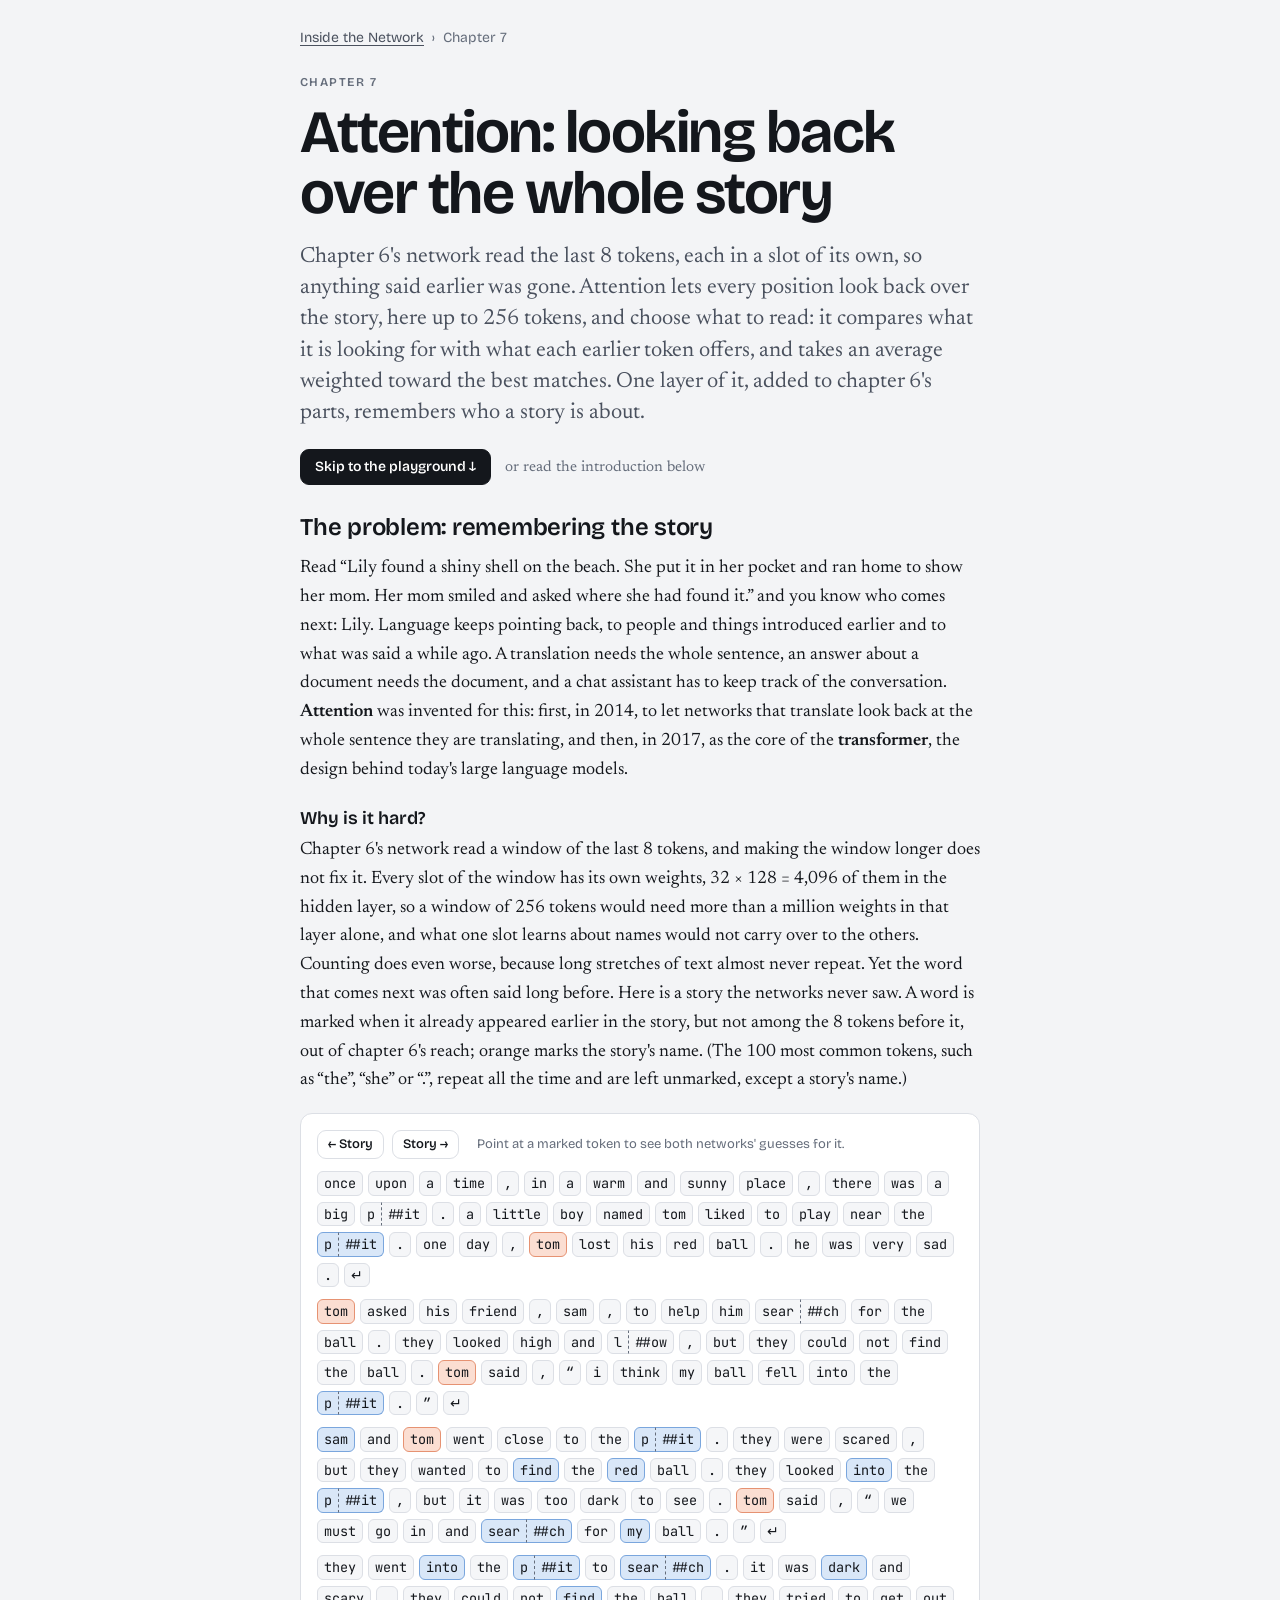
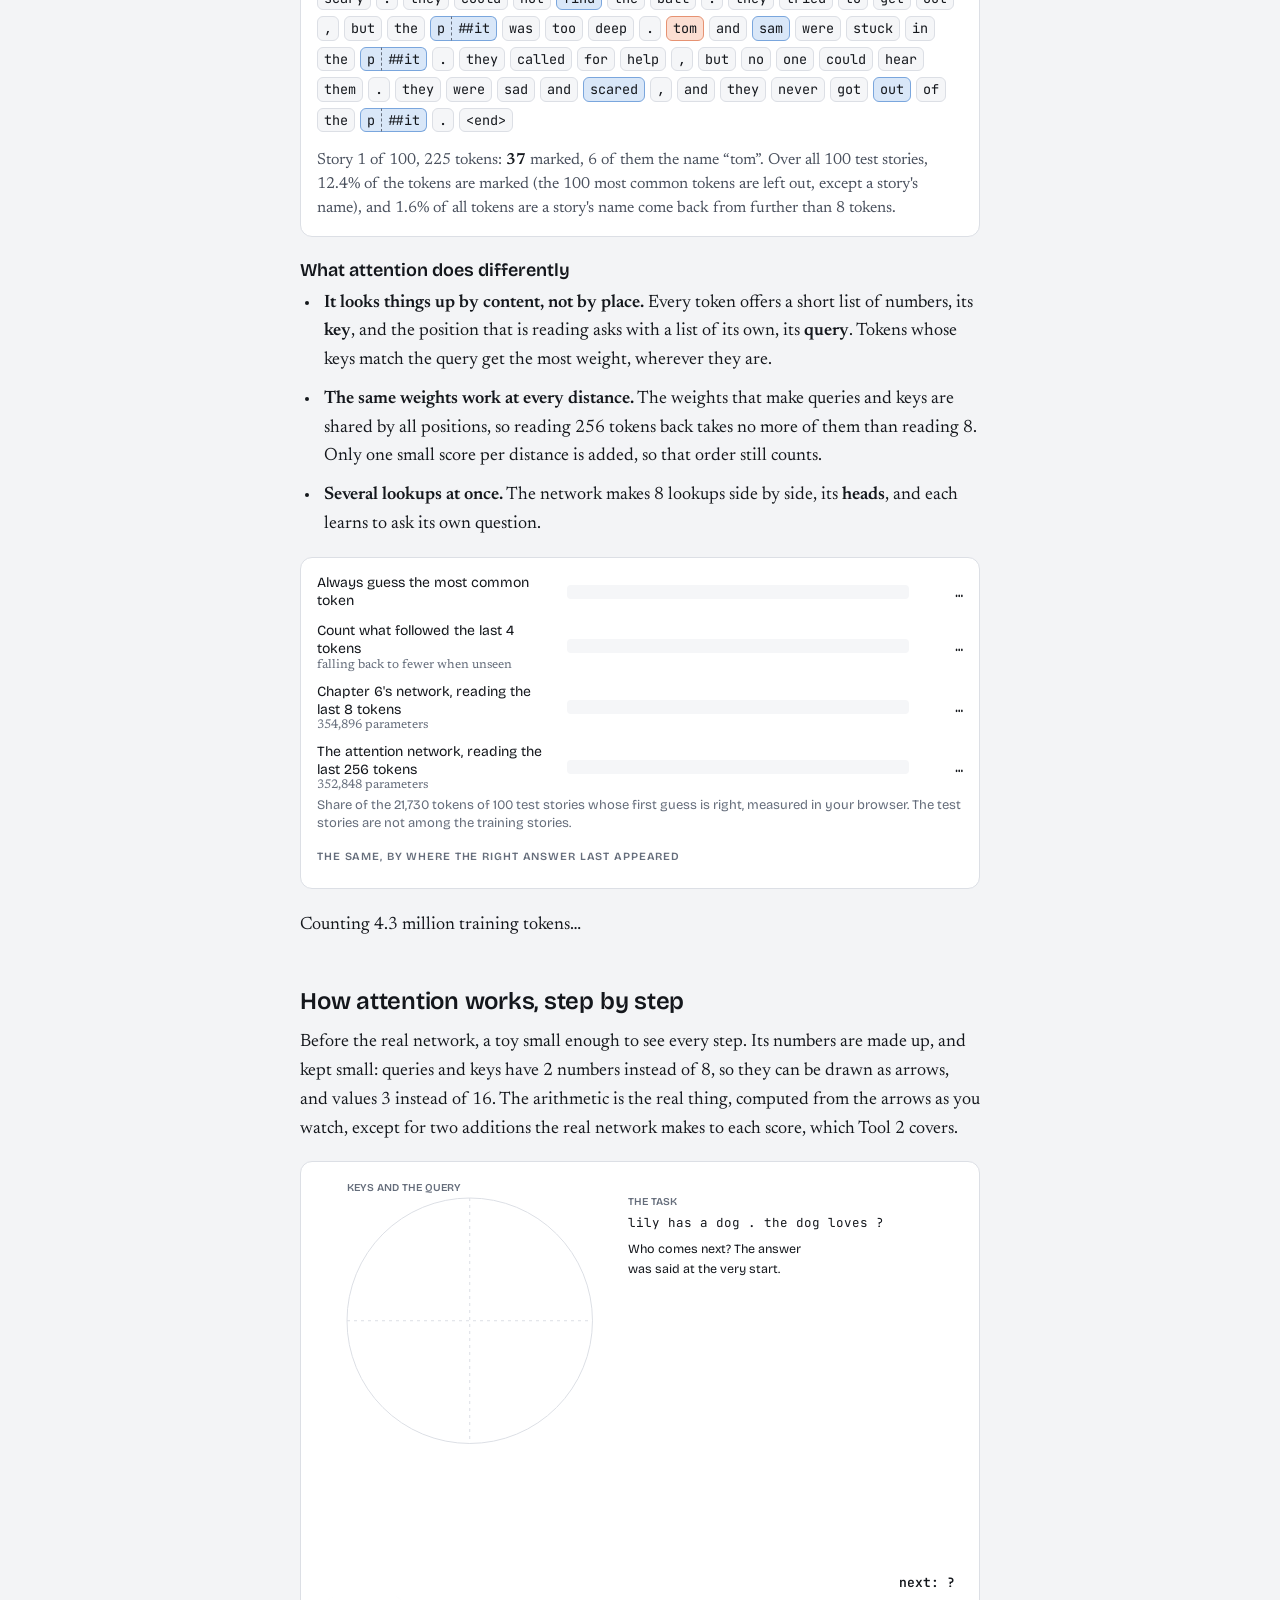
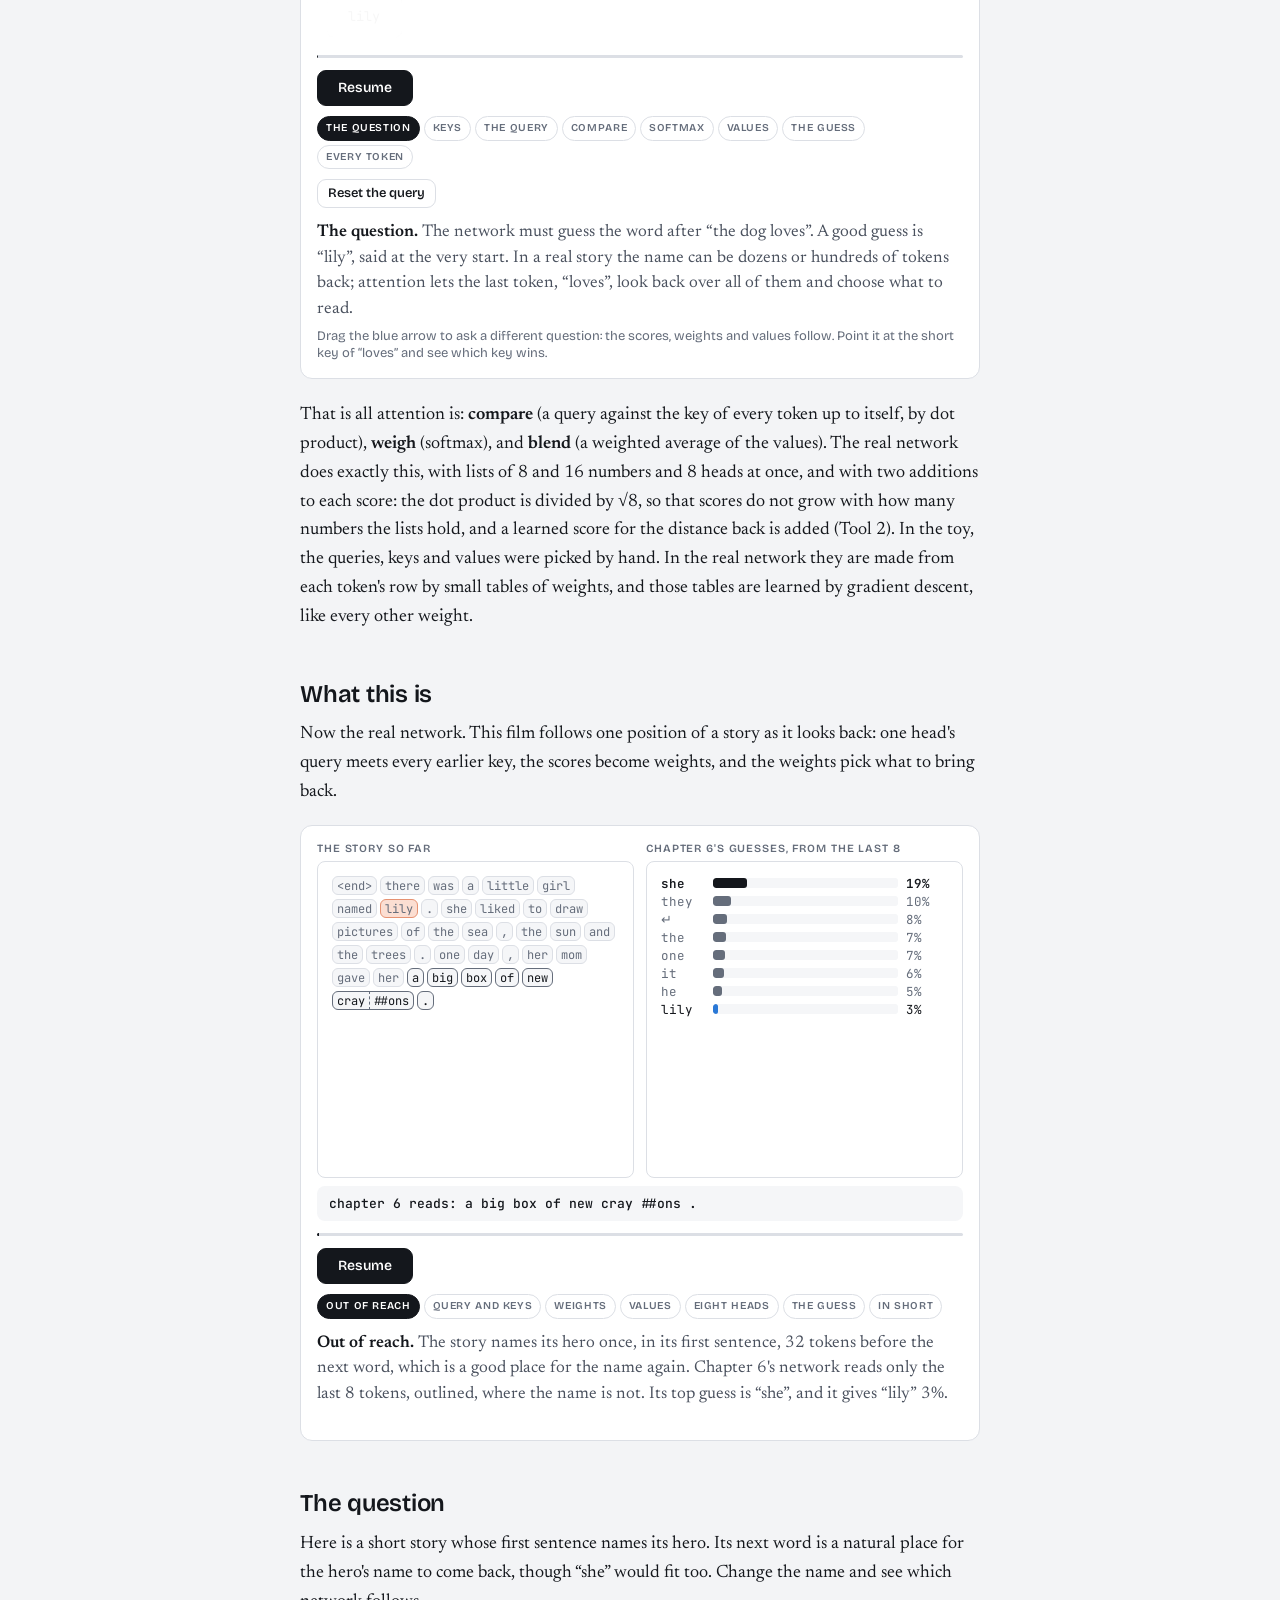
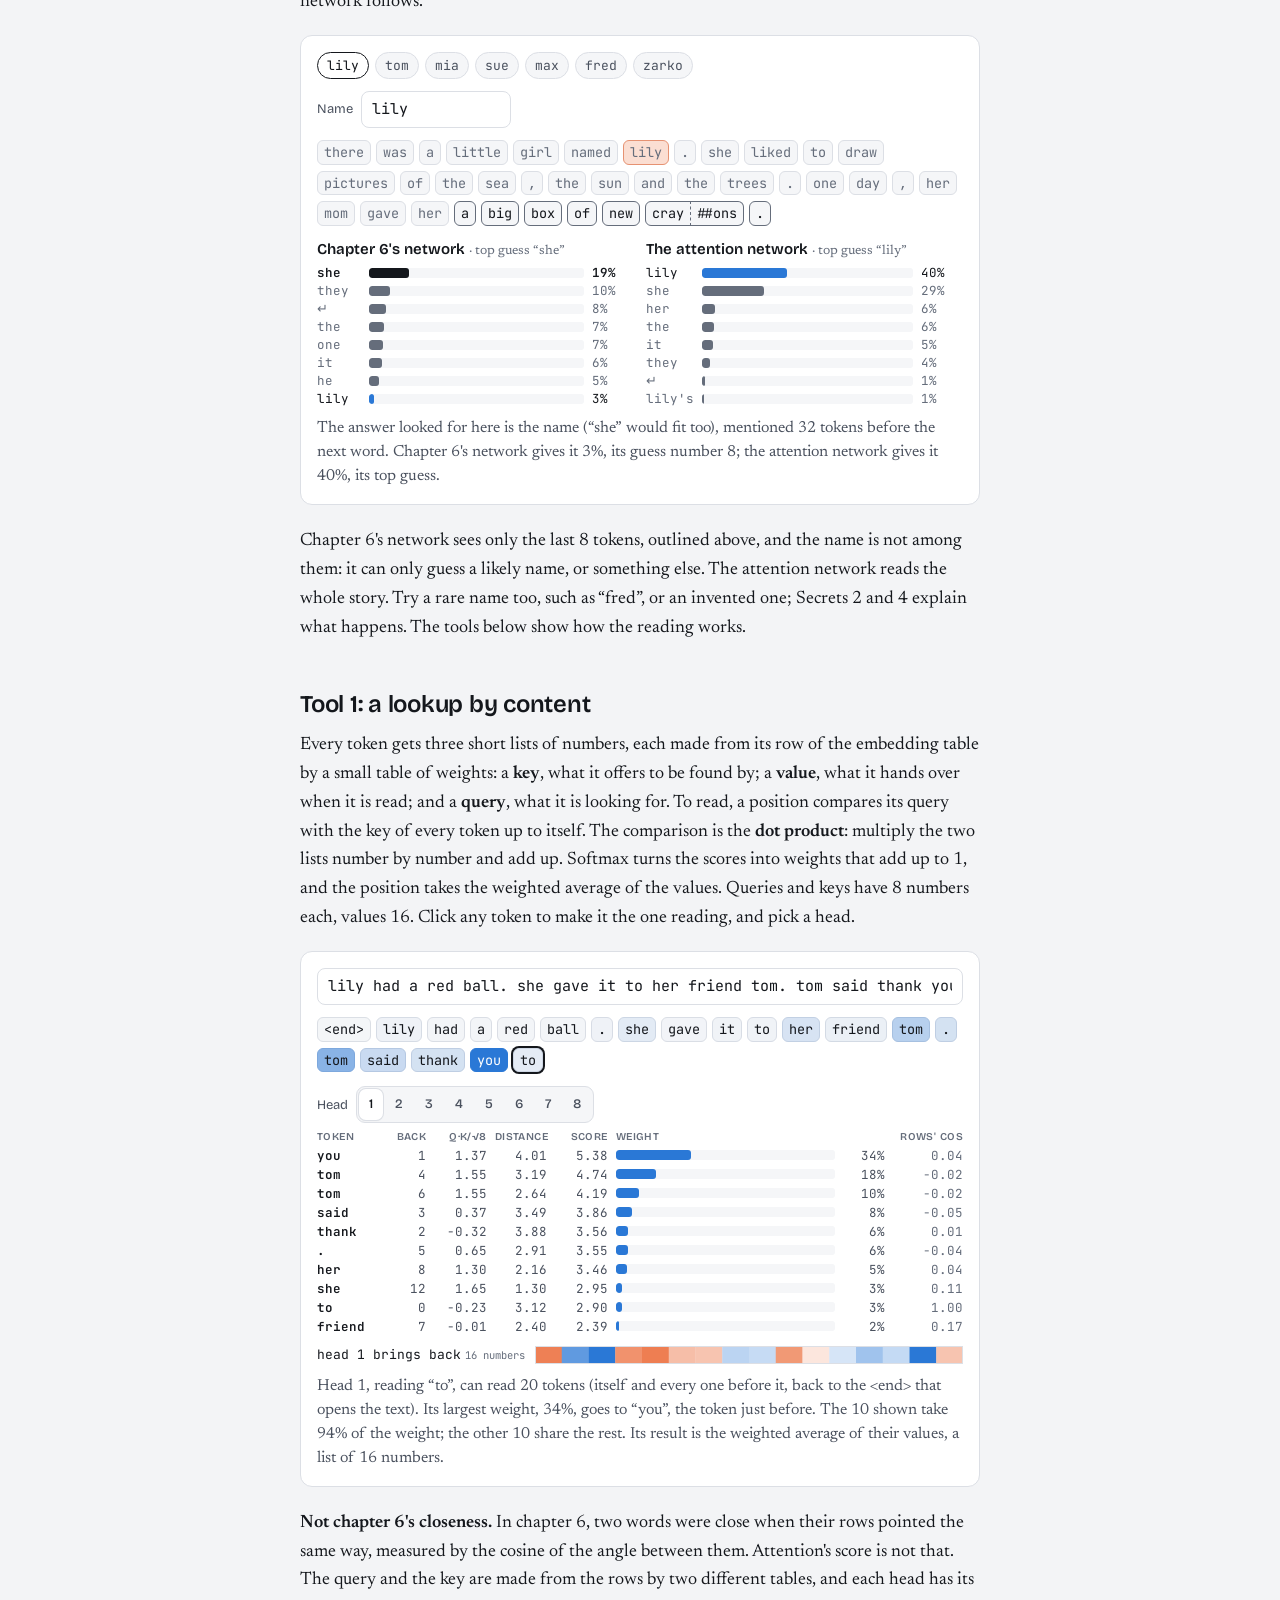
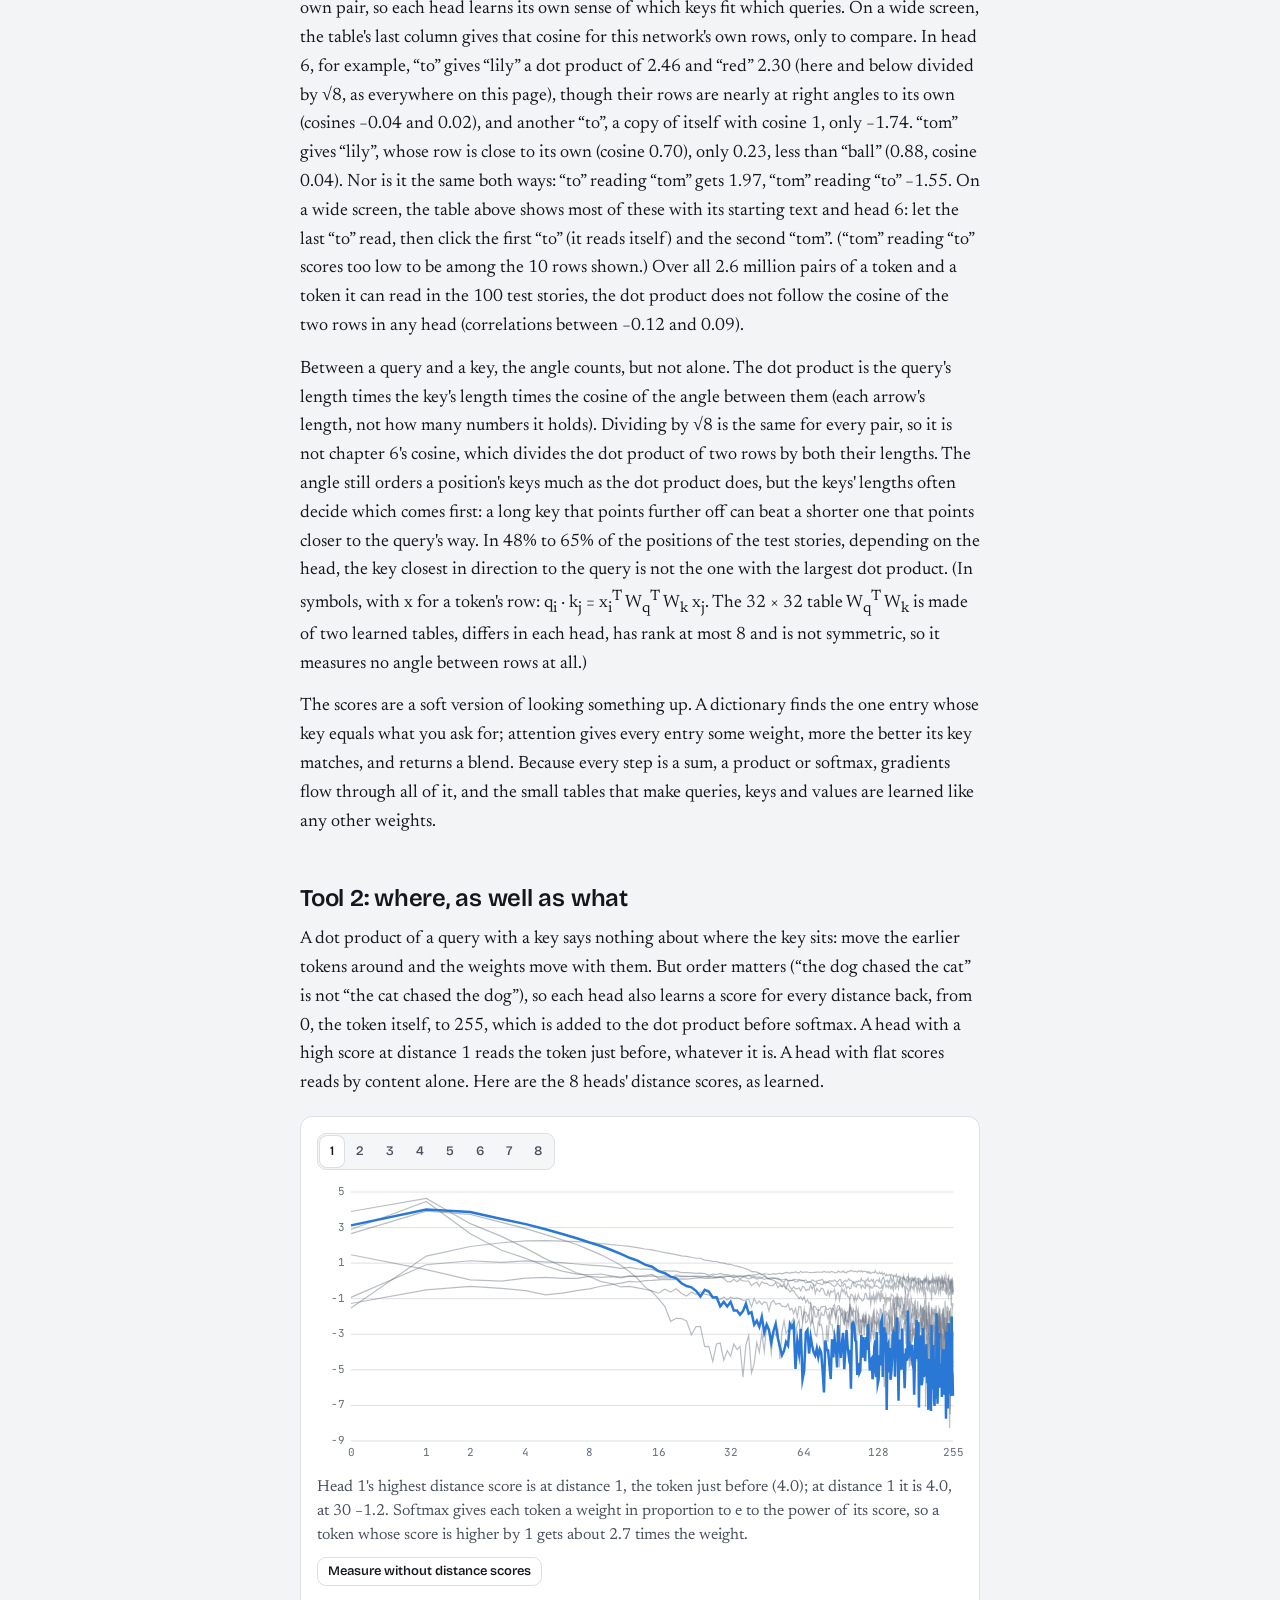
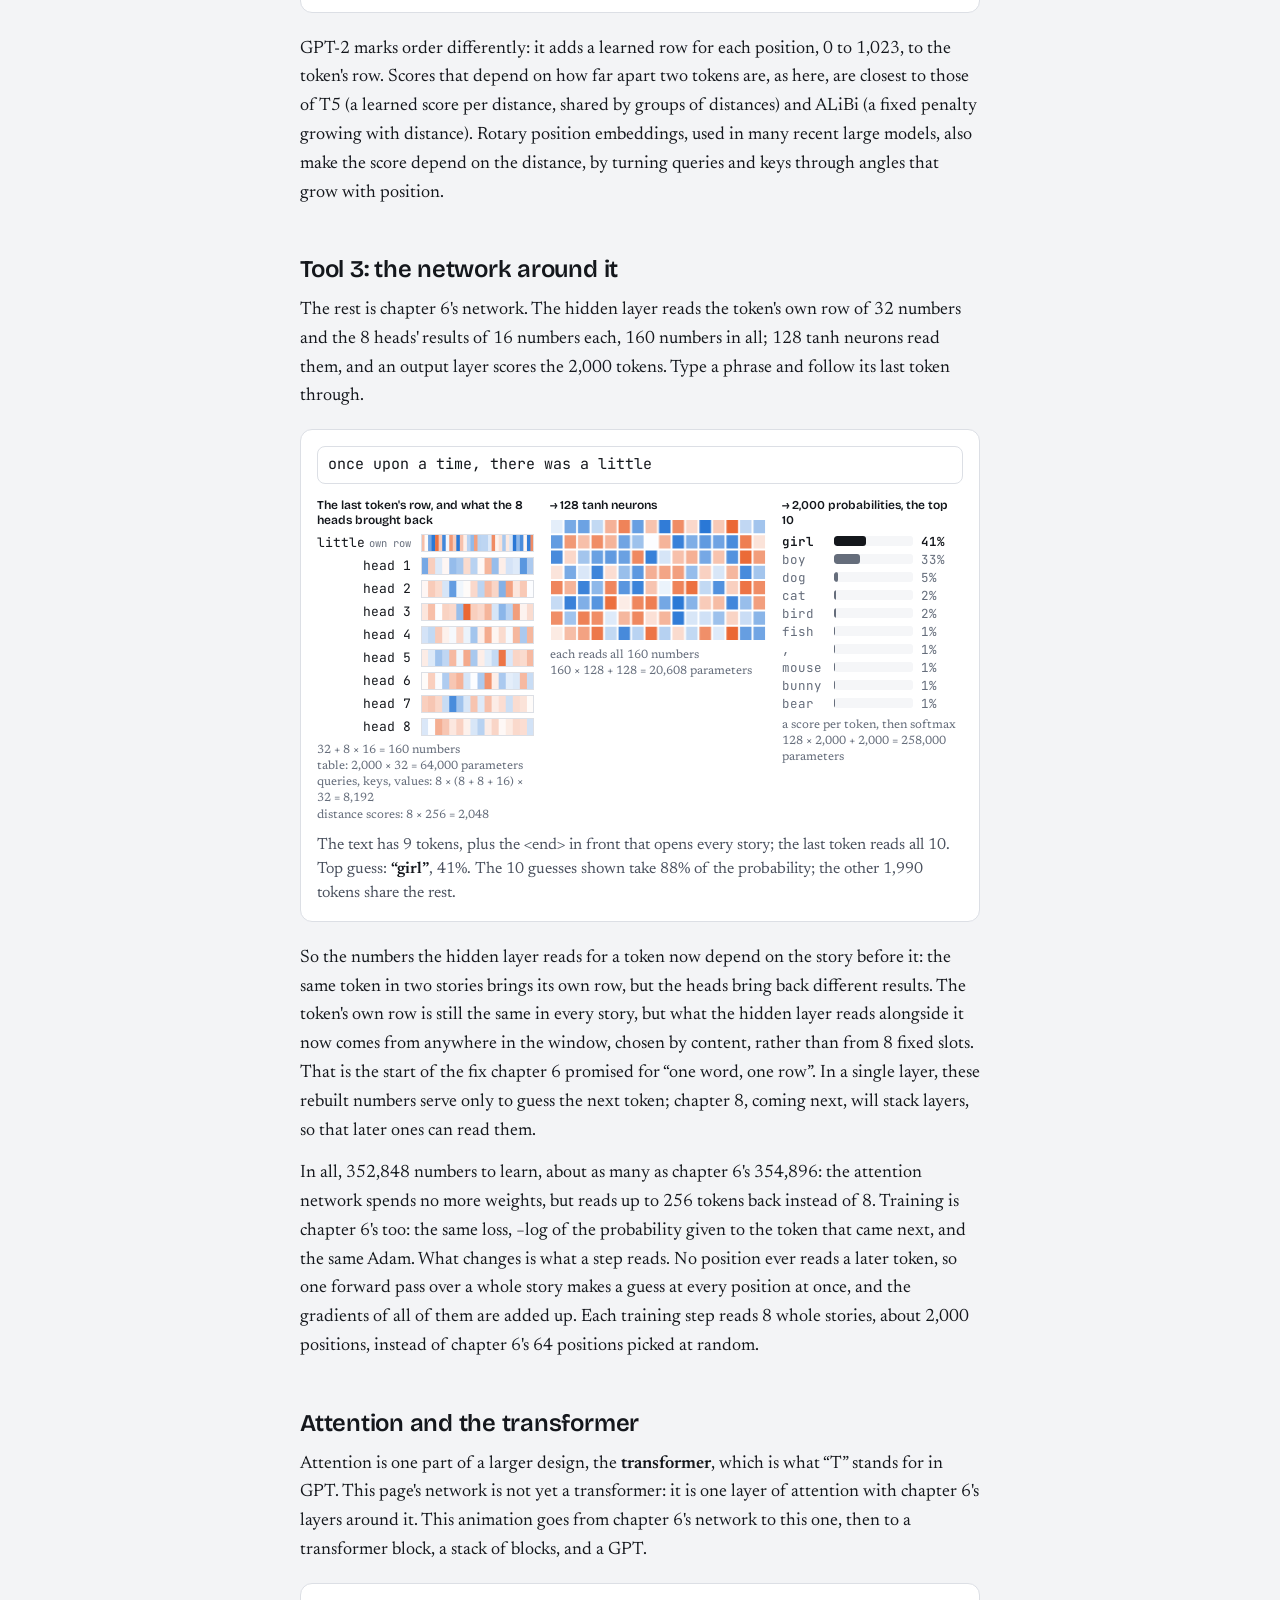
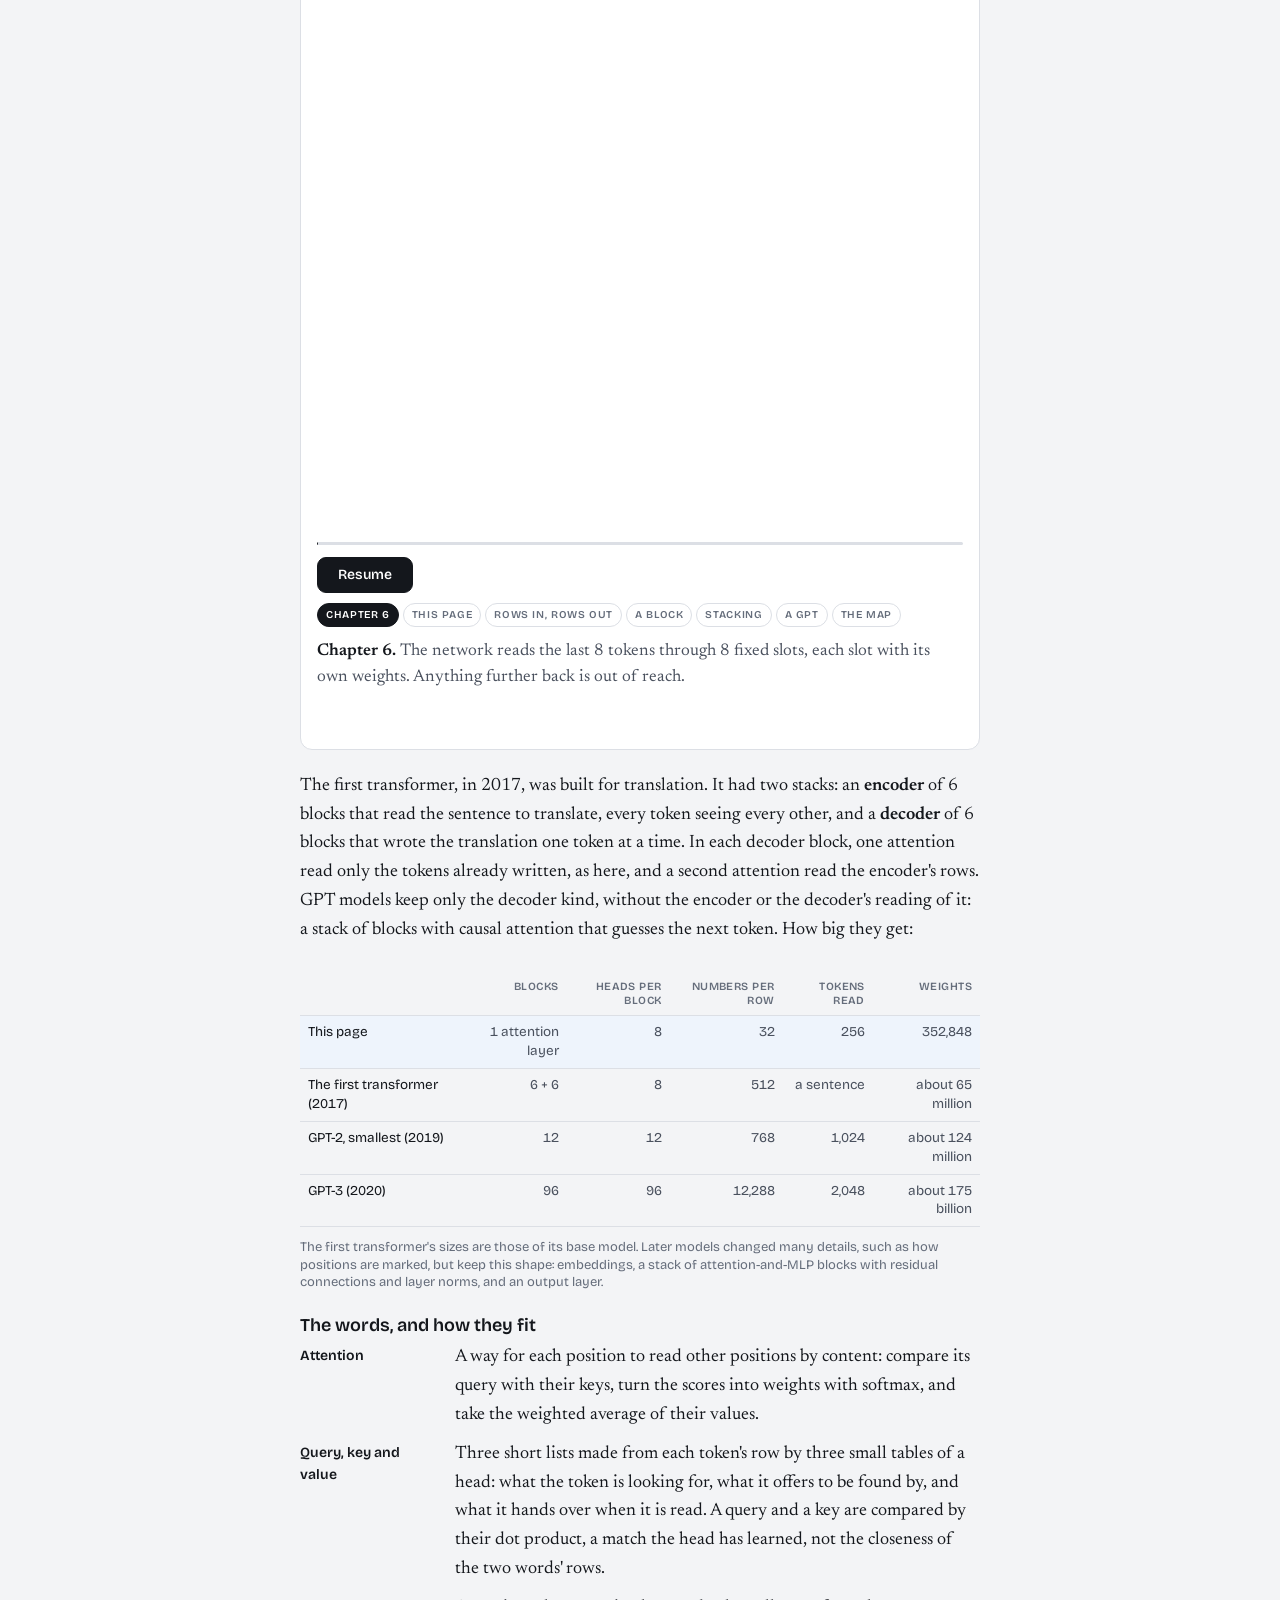
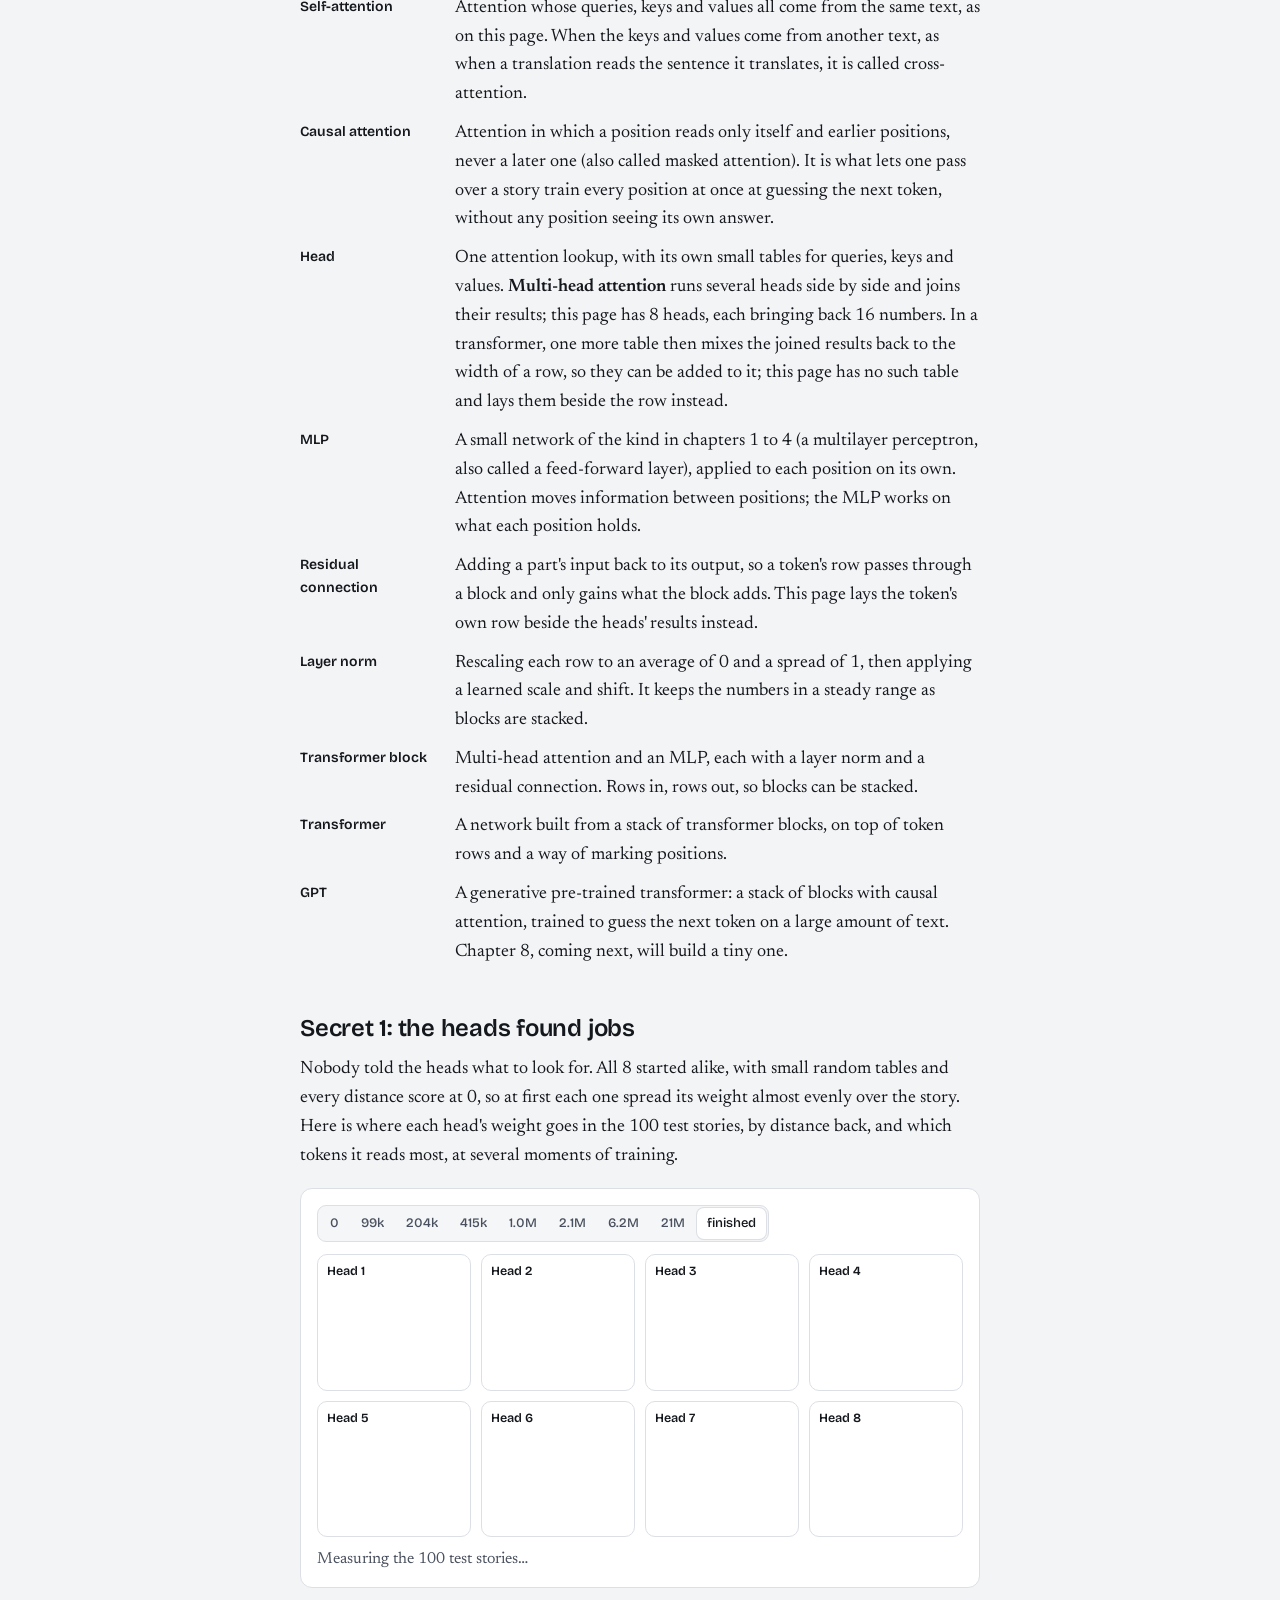
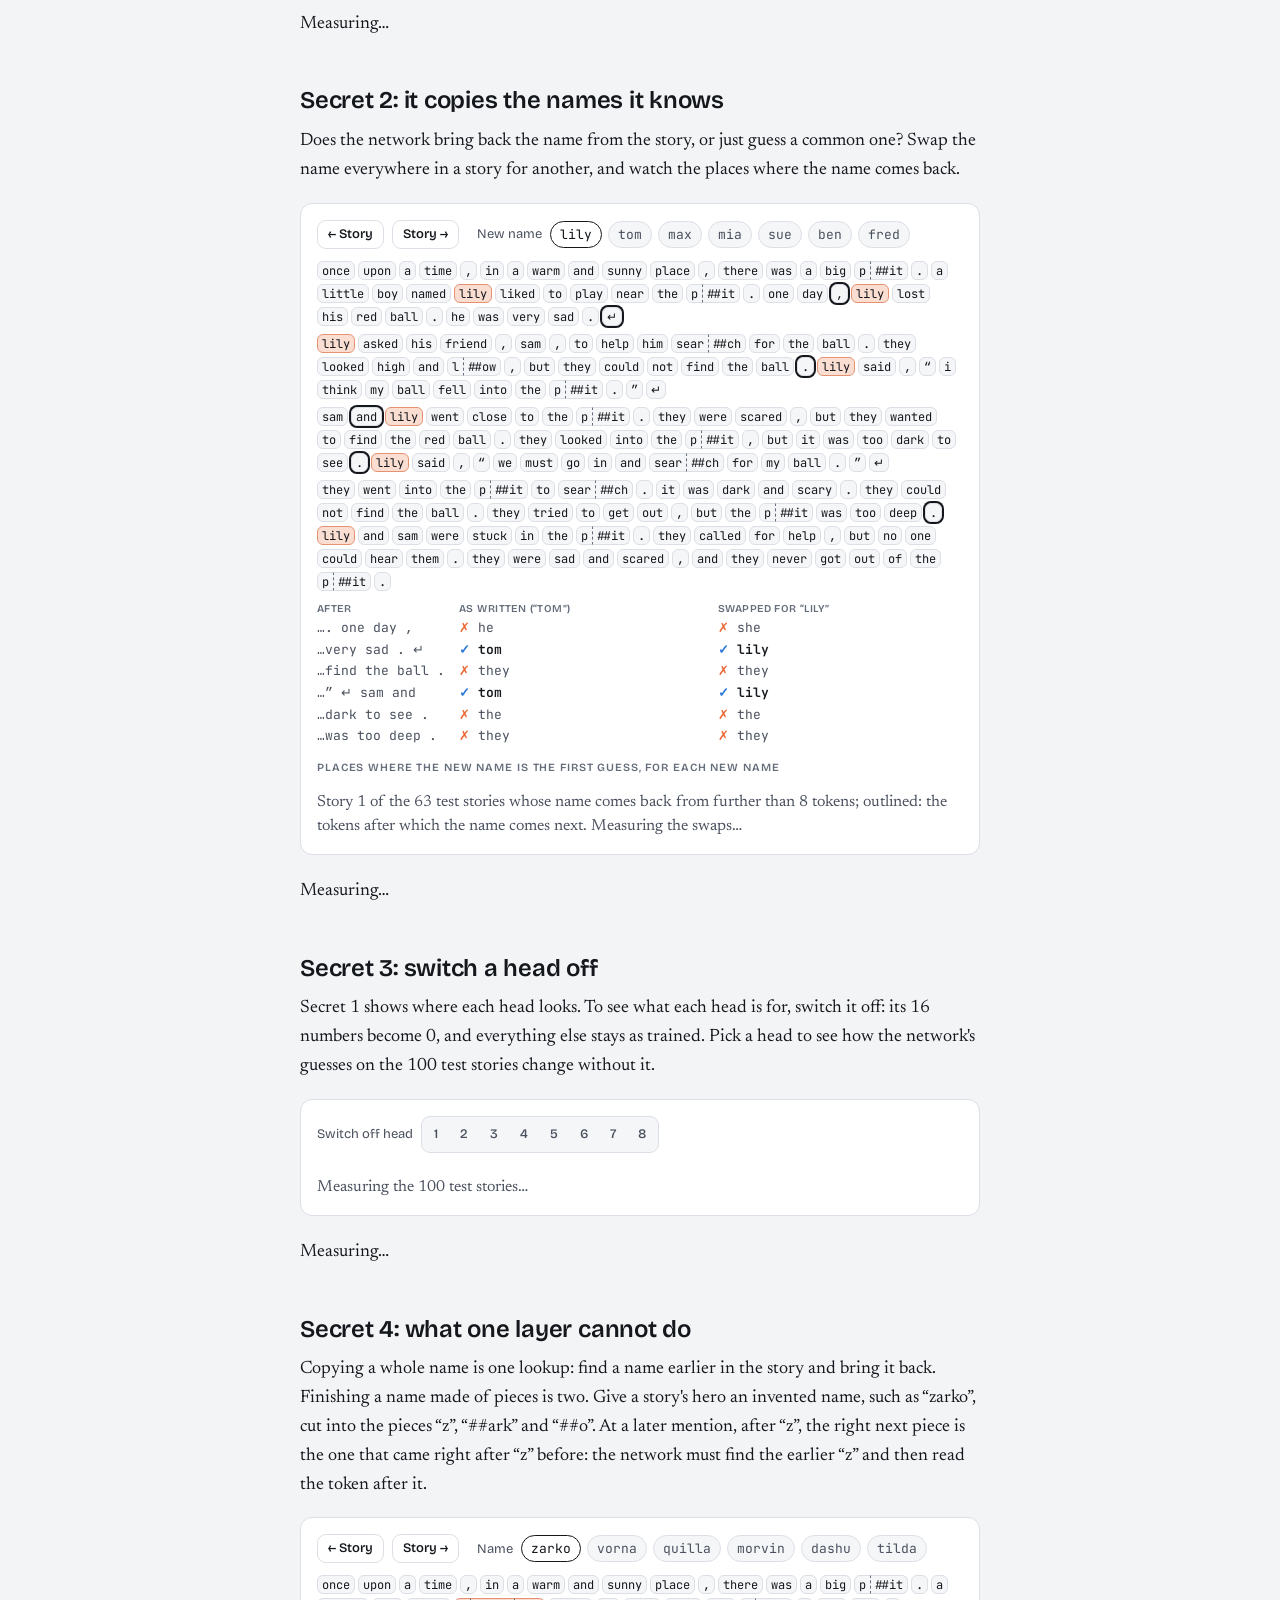
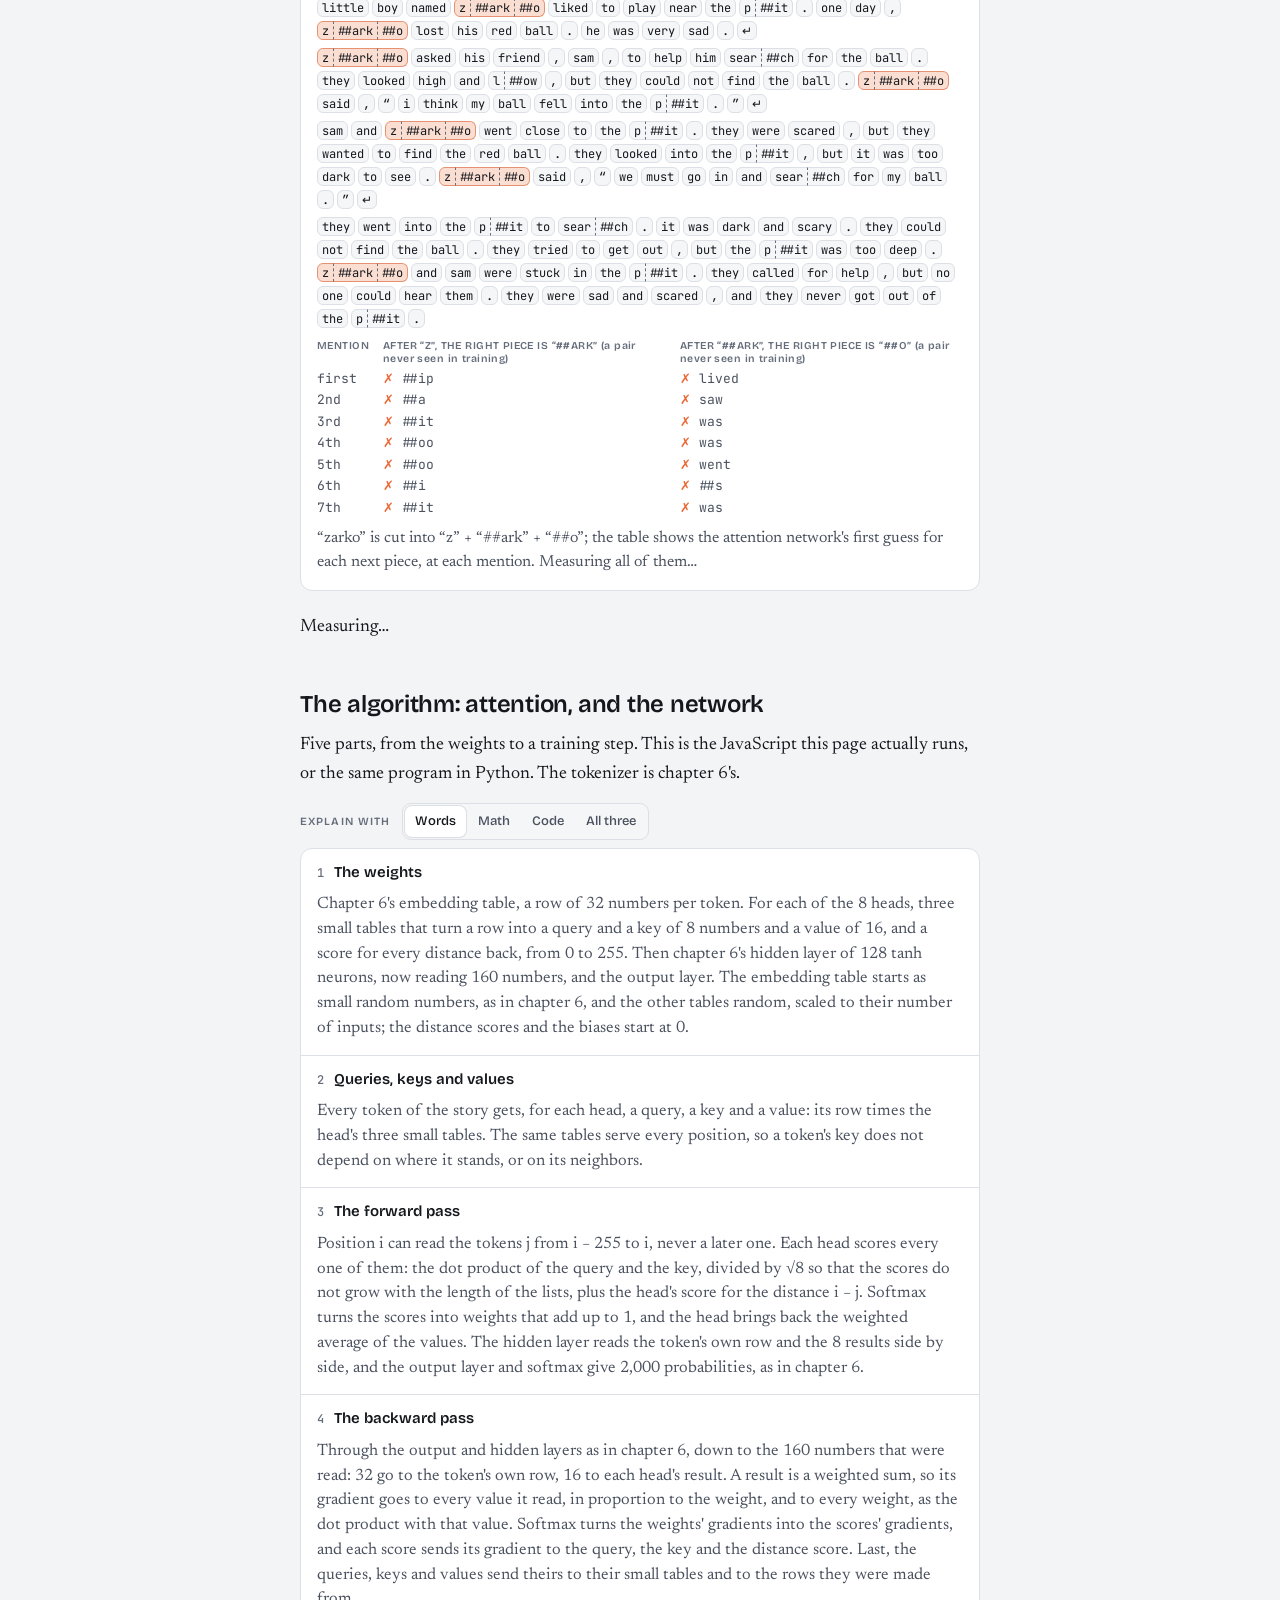
==== commit a9f50f4e: "Chapter 7: make clear attention's score is not the angle between words The page described the query-" ====
--- a/attention/index.html
+++ b/attention/index.html
@@ -90,6 +90,8 @@
 .wt { display: grid; grid-template-columns: minmax(4.5em, max-content) 3.6em repeat(3, 4.2em) minmax(0, 1fr) 3.4em; gap: 4px 8px; align-items: center; font: 12.5px/1.2 var(--font-mono); color: var(--ink-2); font-variant-numeric: tabular-nums; }
 .wt .h { font: 600 10.5px/1.2 var(--font-display); letter-spacing: 0.04em; text-transform: uppercase; color: var(--ink-3); }
 .wt .num { text-align: right; }
+.wt.cos { grid-template-columns: minmax(4.5em, max-content) 3.6em repeat(3, 4.2em) minmax(0, 1fr) 3.4em 5.6em; }
+.wt .cmp { color: var(--ink-3); white-space: nowrap; }
 .wt .bar { height: 10px; background: var(--well); border-radius: 3px; overflow: hidden; }
 .wt .bar i { display: block; height: 100%; background: var(--pos); border-radius: 3px; }
 .wt b { color: var(--ink); font-weight: 600; }
@@ -210,10 +212,10 @@
         <button type="button" class="btn small" id="aw-reset" data-tip="aw-reset">Reset the query</button>
       </div>
       <p class="film-cap" id="aw-cap" aria-live="polite"></p>
-      <p class="hint">Drag the blue arrow to ask a different question: the scores, weights and values follow.</p>
+      <p class="hint">Drag the blue arrow to ask a different question: the scores, weights and values follow. Point it at the short key of “loves” and see which key wins.</p>
     </figure>
 
-    <p>That is all attention is: <b>compare</b> (a query against the key of every token up to itself, by dot product), <b>weigh</b> (softmax), and <b>blend</b> (a weighted average of the values). The real network does exactly this, with lists of 8 and 16 numbers and 8 heads at once, and with two additions to each score: the dot product is divided by √8, so that scores do not grow with the length of the lists, and a learned score for the distance back is added (Tool 2). In the toy, the queries, keys and values were picked by hand. In the real network they are made from each token's row by small tables of weights, and those tables are learned by gradient descent, like every other weight.</p>
+    <p>That is all attention is: <b>compare</b> (a query against the key of every token up to itself, by dot product), <b>weigh</b> (softmax), and <b>blend</b> (a weighted average of the values). The real network does exactly this, with lists of 8 and 16 numbers and 8 heads at once, and with two additions to each score: the dot product is divided by √8, so that scores do not grow with how many numbers the lists hold, and a learned score for the distance back is added (Tool 2). In the toy, the queries, keys and values were picked by hand. In the real network they are made from each token's row by small tables of weights, and those tables are learned by gradient descent, like every other weight.</p>
 
     <h2>What this is</h2>
     <p>Now the real network. This film follows one position of a story as it looks back: one head's query meets every earlier key, the scores become weights, and the weights pick what to bring back.</p>
@@ -252,17 +254,21 @@
 
     <p id="qt-after">Chapter 6's network sees only the last 8 tokens, outlined above, and the name is not among them: it can only guess a likely name, or something else. The attention network reads the whole story. Try a rare name too, such as “fred”, or an invented one; Secrets 2 and 4 explain what happens. The tools below show how the reading works.</p>
 
-    <h2>Tool 1: a lookup by similarity</h2>
-    <p>Every token gets three short lists of numbers, each made from its row of the embedding table by a small table of weights: a <b>key</b>, what it offers to be found by; a <b>value</b>, what it hands over when it is read; and a <b>query</b>, what it is looking for. To read, a position compares its query with the key of every token up to itself. The comparison is the <b>dot product</b>: multiply the two lists number by number and add up, which is large when they point the same way. Softmax turns the scores into weights that add up to 1, and the position takes the weighted average of the values. Queries and keys have 8 numbers each, values 16. Click any token to make it the one reading, and pick a head.</p>
+    <h2>Tool 1: a lookup by content</h2>
+    <p>Every token gets three short lists of numbers, each made from its row of the embedding table by a small table of weights: a <b>key</b>, what it offers to be found by; a <b>value</b>, what it hands over when it is read; and a <b>query</b>, what it is looking for. To read, a position compares its query with the key of every token up to itself. The comparison is the <b>dot product</b>: multiply the two lists number by number and add up. Softmax turns the scores into weights that add up to 1, and the position takes the weighted average of the values. Queries and keys have 8 numbers each, values 16. Click any token to make it the one reading, and pick a head.</p>
 
     <figure class="card" id="tool1" aria-label="One head's scores and weights for one position">
       <div class="ctl-row" style="margin:0"><input class="in wide" id="t1-in" type="text" spellcheck="false" autocomplete="off" aria-label="Text to read" data-tip="t1-in"></div>
       <div class="toks" id="t1-toks" style="margin-top:12px"></div>
       <div class="ctl-row" style="margin:14px 0 8px"><span class="lb">Head <span class="seg" role="group" aria-label="Which head" id="t1-head"></span></span></div>
-      <div class="wt" id="t1-wt"></div>
+      <div class="wt cos" id="t1-wt"></div>
       <div class="strips" id="t1-out" style="margin-top:12px"></div>
       <p class="readout" id="t1-read"></p>
     </figure>
+
+    <p><b>Not chapter 6's closeness.</b> In chapter 6, two words were close when their rows pointed the same way, measured by the cosine of the angle between them. Attention's score is not that. The query and the key are made from the rows by two different tables, and each head has its own pair, so each head learns its own sense of which keys fit which queries. On a wide screen, the table's last column gives that cosine for this network's own rows, only to compare. <span id="t1-ex"></span> Over all 2.6 million pairs of a token and a token it can read in the 100 test stories, the dot product does not follow the cosine of the two rows in any head (correlations between −0.12 and 0.09).</p>
+
+    <p>Between a query and a key, the angle counts, but not alone. The dot product is the query's length times the key's length times the cosine of the angle between them (each arrow's length, not how many numbers it holds). Dividing by √8 is the same for every pair, so it is not chapter 6's cosine, which divides the dot product of two rows by both their lengths. The angle still orders a position's keys much as the dot product does, but the keys' lengths often decide which comes first: a long key that points further off can beat a shorter one that points closer to the query's way. In 48% to 65% of the positions of the test stories, depending on the head, the key closest in direction to the query is not the one with the largest dot product. (In symbols, with x for a token's row: q<sub>i</sub> · k<sub>j</sub> = x<sub>i</sub><sup>T</sup> W<sub>q</sub><sup>T</sup> W<sub>k</sub> x<sub>j</sub>. The 32 × 32 table W<sub>q</sub><sup>T</sup> W<sub>k</sub> is made of two learned tables, differs in each head, has rank at most 8 and is not symmetric, so it measures no angle between rows at all.)</p>
 
     <p>The scores are a soft version of looking something up. A dictionary finds the one entry whose key equals what you ask for; attention gives every entry some weight, more the better its key matches, and returns a blend. Because every step is a sum, a product or softmax, gradients flow through all of it, and the small tables that make queries, keys and values are learned like any other weights.</p>
 
@@ -330,6 +336,8 @@
     <dl class="read">
       <dt>Attention</dt>
       <dd>A way for each position to read other positions by content: compare its query with their keys, turn the scores into weights with softmax, and take the weighted average of their values.</dd>
+      <dt>Query, key and value</dt>
+      <dd>Three short lists made from each token's row by three small tables of a head: what the token is looking for, what it offers to be found by, and what it hands over when it is read. A query and a key are compared by their dot product, a match the head has learned, not the closeness of the two words' rows.</dd>
       <dt>Self-attention</dt>
       <dd>Attention whose queries, keys and values all come from the same text, as on this page. When the keys and values come from another text, as when a translation reads the sentence it translates, it is called cross-attention.</dd>
       <dt>Causal attention</dt>
@@ -1330,6 +1338,18 @@
 
   // ---------- Tool 1: one head's scores and weights ----------
   const T1 = { text: "lily had a red ball. she gave it to her friend tom. tom said thank you to", sel: -1, head: 0 };
+  // the cosine of the angle between two tokens' rows, chapter 6's closeness (not part of attention's score)
+  function rowCos(net, a, b) {
+    const { d, E } = net; let s = 0, x = 0, y = 0;
+    for (let e = 0; e < d; e++) { s += E[a * d + e] * E[b * d + e]; x += E[a * d + e] ** 2; y += E[b * d + e] ** 2; }
+    return s / Math.sqrt(x * y);
+  }
+  // head h's dot product, q · k / √dk, when token a reads token b (queries and keys depend on the token alone)
+  function pairQK(net, h, a, b) {
+    const { H, dk } = net, { q, k } = project(net, Uint16Array.of(a, b), 0); let s = 0;
+    for (let c = 0; c < dk; c++) s += q[h * dk + c] * k[(H + h) * dk + c];
+    return s / Math.sqrt(dk);
+  }
   // the details of head h at position i: for every token it can read, the dot product, the distance score, the weight
   function headDetail(net, toks, i, h) {
     const f = forward(net, toks.subarray(0, i + 1), i), { T, H, dk, dv, d } = net, sc = 1 / Math.sqrt(dk), rows = [];
@@ -1348,11 +1368,24 @@
     const top = Math.max(...rows.map((x) => x.w));
     chips($("t1-toks"), Array.from(toks), { heat: (i) => (i <= sel ? wOf[i] / top : null), cls: (i) => (i === sel ? "cur" : i > sel ? "dim" : ""), pick: true, tip: "t1-tok" });
     const shown = rows.slice().sort((a, b) => b.w - a.w).slice(0, 10), f2 = (v) => ITN.fmt(v, 2);
-    $("t1-wt").innerHTML = `<span class="h">token</span><span class="h num">back</span><span class="h num opt">q·k/√8</span><span class="h num opt">distance</span><span class="h num">score</span><span class="h">weight</span><span class="h num"></span>` +
-      shown.map((x) => `<span><b>${esc(show(toks[x.j]))}</b></span><span class="num">${x.t}</span><span class="num opt">${f2(x.qk)}</span><span class="num opt">${f2(x.r)}</span><span class="num">${f2(x.qk + x.r)}</span><span class="bar"><i style="width:${(100 * x.w).toFixed(1)}%"></i></span><span class="num">${x.w >= 0.995 ? ">99%" : x.w < 0.005 ? "<1%" : pct(x.w)}</span>`).join("");
+    $("t1-wt").innerHTML = `<span class="h">token</span><span class="h num">back</span><span class="h num opt">q·k/√8</span><span class="h num opt">distance</span><span class="h num">score</span><span class="h">weight</span><span class="h num"></span><span class="h num opt cmp" data-tip="t1-cos">rows' cos</span>` +
+      shown.map((x) => `<span><b>${esc(show(toks[x.j]))}</b></span><span class="num">${x.t}</span><span class="num opt">${f2(x.qk)}</span><span class="num opt">${f2(x.r)}</span><span class="num">${f2(x.qk + x.r)}</span><span class="bar"><i style="width:${(100 * x.w).toFixed(1)}%"></i></span><span class="num">${x.w >= 0.995 ? ">99%" : x.w < 0.005 ? "<1%" : pct(x.w)}</span><span class="num opt cmp">${f2(rowCos(NET, toks[sel], toks[x.j]))}</span>`).join("");
     strips($("t1-out"), [[`head ${T1.head + 1} brings back`, out, "16 numbers"]]);
     const b = shown[0], rest = rows.length - shown.length, shownW = shown.reduce((a, x) => a + x.w, 0);
+    drawNotCloseness();
     $("t1-read").innerHTML = `Head ${T1.head + 1}, reading ${quote(toks[sel])}, can read ${rows.length} token${rows.length > 1 ? "s" : ""} (${sel < WIN ? "itself and every one before it, back to the &lt;end&gt; that opens the text" : "itself and the 255 before it: the window ends there"}). Its largest weight, ${pct(b.w)}, goes to ${quote(toks[b.j])}, ${b.t === 0 ? "itself" : b.t === 1 ? "the token just before" : `${b.t} tokens back`}.${rest > 0 ? ` The ${shown.length} shown take ${pct(shownW)} of the weight; the other ${rest} share the rest.` : ""} Its result is the weighted average of their values, a list of 16 numbers.`;
+  }
+  // the examples under Tool 1: head 6's dot products against the cosine of the two rows, by token; shown only while
+  // the numbers bear the words out (they do for the shipped weights: tools/attention/angles.js)
+  function drawNotCloseness() {
+    if (!NET || $("t1-ex").textContent) return;
+    const id = (w) => TK.id.get(w), h = 5;
+    if (["to", "lily", "red", "tom", "ball"].some((w) => id(w) === undefined)) return;
+    const QK = (a, b) => pairQK(NET, h, id(a), id(b)), CS = (a, b) => rowCos(NET, id(a), id(b)), qk = (a, b) => ITN.fmt(QK(a, b), 2), cs = (a, b) => ITN.fmt(CS(a, b), 2);
+    const holds = Math.abs(CS("to", "lily")) < 0.15 && Math.abs(CS("to", "red")) < 0.15 && QK("to", "lily") > 1 && QK("to", "red") > 1 && QK("to", "to") < Math.min(QK("to", "lily"), QK("to", "red")) - 1 &&
+      CS("tom", "lily") > 0.5 && QK("tom", "lily") < QK("tom", "ball") && Math.abs(CS("tom", "ball")) < 0.15 && QK("to", "tom") * QK("tom", "to") < 0;
+    if (!holds) return;
+    $("t1-ex").innerHTML = `In head ${h + 1}, for example, “to” gives “lily” a dot product of ${qk("to", "lily")} and “red” ${qk("to", "red")} (here and below divided by √8, as everywhere on this page), though their rows are nearly at right angles to its own (cosines ${cs("to", "lily")} and ${cs("to", "red")}), and another “to”, a copy of itself with cosine 1, only ${qk("to", "to")}. “tom” gives “lily”, whose row is close to its own (cosine ${cs("tom", "lily")}), only ${qk("tom", "lily")}, less than “ball” (${qk("tom", "ball")}, cosine ${cs("tom", "ball")}). Nor is it the same both ways: “to” reading “tom” gets ${qk("to", "tom")}, “tom” reading “to” ${qk("tom", "to")}. On a wide screen, the table above shows most of these with its starting text and head ${h + 1}: let the last “to” read, then click the first “to” (it reads itself) and the second “tom”. (“tom” reading “to” scores too low to be among the 10 rows shown.)`;
   }
   $("t1-in").addEventListener("input", (e) => { T1.text = e.target.value; T1.sel = -1; drawTool1(); });
   $("t1-toks").addEventListener("click", (e) => { const c = e.target.closest("[data-i]"); if (!c) return; T1.sel = Number(c.dataset.i); drawTool1(); });
@@ -1690,13 +1723,15 @@
   // number on the canvas is computed from these: the dot products, softmax and the weighted average are real arithmetic.
   const TOY = {
     words: ["lily", "has", "a", "dog", ".", "the", "dog", "loves"],
-    keys: [[0.3, 2.0], [-1.2, 0.3], [-1.0, -0.9], [1.7, 0.2], [0.3, -1.4], [-1.5, -0.2], [1.7, 0.2], [0.7, 0.6]],
+    keys: [[0.3, 2.0], [-1.2, 0.3], [-1.0, -0.9], [2.2, 0.4], [0.3, -1.4], [-1.5, -0.2], [2.2, 0.4], [0.7, 0.6]],
     vals: [[0.9, -0.8, 0.7], [-0.2, 0.4, 0.1], [0.1, -0.1, -0.3], [-0.7, 0.6, -0.5], [0.0, 0.2, 0.2], [0.2, 0.0, -0.2], [-0.7, 0.6, -0.5], [0.3, 0.5, -0.6]],
     // each token's own query, for the last step (every token reads at once); the last one is the query of "loves"
     queries: [[0.5, 0.5], [0.6, 1.5], [-0.4, 0.6], [0.4, 1.4], [1.5, 0.3], [-0.5, -0.4], [0.4, 1.4], [0.4, 1.8]],
     q: [0.4, 1.8], // the query of "loves", which the reader can drag
   };
   const dot = (a, b) => a[0] * b[0] + a[1] * b[1];
+  // the angle between two arrows, in degrees (90 when one has no length: the dot product is 0 either way)
+  const angleOf = (a, b) => { const n = Math.hypot(...a) * Math.hypot(...b); return n ? (Math.acos(Math.max(-1, Math.min(1, dot(a, b) / n))) * 180) / Math.PI : 90; };
   // the reading token i's scores and weights over tokens 0…i, with query q
   function toyAttend(i, q) {
     const s = TOY.keys.slice(0, i + 1).map((k) => dot(q, k)), top = Math.max(...s), e = s.map((x) => Math.exp(x - top)), tot = e.reduce((a, x) => a + x, 0);
@@ -1705,21 +1740,32 @@
   }
   const f2 = (v) => ITN.fmt(v, 2);
   function awLayout(W) {
-    const wide = W >= 560, H = wide ? Math.round(W * 0.72) : Math.round(W * 1.6), pad = 8, n = TOY.words.length, bw = (W - 2 * pad) / n, th = 40;
+    // on narrow screens the box sits under the compass and needs about 150 px for its longest step
+    const wide = W >= 560, th = 40, H = wide ? Math.round(W * 0.72) : Math.max(Math.round(W * 1.6), Math.round(2 * W * 0.28 + 52 + 150 + 104 + th + 6)), pad = 8, n = TOY.words.length, bw = (W - 2 * pad) / n;
     const rowY = H - th - 6;
     const r = wide ? Math.min(W * 0.19, H * 0.27) : W * 0.28, cx = wide ? pad + r + 22 : W / 2, cy = r + 20;
     const box = wide ? { x: cx + r + 36, y: 14, w: W - (cx + r + 36) - pad, h: rowY - 120 } : { x: pad, y: cy + r + 32, w: W - 2 * pad, h: rowY - 104 - (cy + r + 32) };
     return { W, H, wide, pad, n, bw, th, rowY, r, cx, cy, box, unit: (r * 0.86) / 2.4, zero: rowY - 30, xs: Array.from({ length: n }, (_, i) => pad + bw * (i + 0.5)) };
   }
   const AW = { L: null, drag: false, user: false, cap: "" };
-  const awScenes = [{ k: "question", d: 6500 }, { k: "keys", d: 8500 }, { k: "query", d: 6500 }, { k: "compare", d: 13000 }, { k: "softmax", d: 9500 }, { k: "values", d: 11000 }, { k: "guess", d: 8000 }, { k: "every", d: 12000 }];
+  const awScenes = [{ k: "question", d: 6500 }, { k: "keys", d: 8500 }, { k: "query", d: 6500 }, { k: "compare", d: 16000 }, { k: "softmax", d: 9500 }, { k: "values", d: 11000 }, { k: "guess", d: 8000 }, { k: "every", d: 12000 }];
   function awCaption(k) {
     const A = toyAttend(7, TOY.q), top = A.w.indexOf(Math.max(...A.w));
     switch (k) {
       case "question": return "<b>The question.</b> The network must guess the word after “the dog loves”. A good guess is “lily”, said at the very start. In a real story the name can be dozens or hundreds of tokens back; attention lets the last token, “loves”, look back over all of them and choose what to read.";
       case "keys": return "<b>Keys.</b> Every token offers a <b>key</b>: a short list of numbers, made from its row by a small table of weights. Here a key has 2 numbers, so it can be drawn as an arrow. Both “dog”s get the same key: a key comes from the token's row alone. (In GPT-2 the two would differ a little, because a row for its position is added to each token's row first; this page's network marks positions differently, so here both get the same key.)";
       case "query": return "<b>The query.</b> The token that reads, “loves”, asks with a <b>query</b>, made from its row by another small table. Here it points the same way as the key of “lily”: in this toy, it is looking for a person.";
-      case "compare": return "<b>Compare.</b> The query is compared with every key by the <b>dot product</b>: multiply the two lists number by number and add up. It measures how far the key reaches along the query, times the query's length: large when they point the same way, 0 at right angles, negative when they point apart.";
+      case "compare": {
+        // a key that wins although it points further off than another: possible only because it is longer
+        let pair = null;
+        for (let a = 0; a < 8; a++) for (let b = 0; b < 8; b++) {
+          const da = angleOf(TOY.q, TOY.keys[a]), db = angleOf(TOY.q, TOY.keys[b]);
+          if (A.s[b] > 0 && A.s[a] > A.s[b] && da > db && (!pair || da - db > pair.gap)) pair = { a, b, da, db, gap: da - db };
+        }
+        const w = (j) => `“${TOY.words[j]}”`, deg = (x) => `${Math.round(x)}°`;
+        const longer = pair ? ` so the key's length counts as well as the angle: ${w(pair.a)} points further off than ${w(pair.b)} (${deg(pair.da)} against ${deg(pair.db)}) but scores more (${f2(A.s[pair.a])} against ${f2(A.s[pair.b])}), because its key is longer.` : ", so the key's length counts as well as the angle.";
+        return `<b>Compare.</b> The query meets every key in a <b>dot product</b>: multiply the two lists number by number and add up. That equals the query's length times how far the key reaches along it (the thick line drawn along the query),${longer} And these arrows stand for a query and keys, which the real network makes with two different tables, not for the words' rows: this is not chapter 6's closeness of words.`;
+      }
       case "softmax": return `<b>Softmax.</b> The scores become <b>weights</b> that add up to 1: take e to the power of each score, then divide by the total. A score higher by 1 means a weight 2.7 times larger, so the best match, “${TOY.words[top]}”, takes ${pct(A.w[top])} of the weight.`;
       case "values": return `<b>Values.</b> Every token also has a <b>value</b>: what it hands over when it is read, here 3 numbers drawn as colored cells. The reader takes the weighted average of all the values. With ${pct(A.w[0])} of the weight on “lily”, what arrives is mostly Lily's value.`;
       case "guess": return "<b>The guess.</b> The rest of the network reads the token's own row together with what attention brought, and scores every word in the vocabulary. With Lily's value just brought in, “lily” is an easy guess. (In this toy only the attention is computed; in the real network the rest is chapter 6's hidden and output layers.)";
@@ -1742,7 +1788,7 @@
     ctx.font = `600 10.5px ${DISPLAY}`; ctx.fillStyle = rgba(C["ink-3"]); ctx.textAlign = "left"; ctx.fillText(k === "every" ? "QUERIES AND KEYS" : "KEYS AND THE QUERY", cx - r, cy - r - 10);
     const keysShown = k === "question" ? 0 : k === "keys" ? Math.floor(seg(u, 0.05, 0.85) * 8 + 0.0001) : 8;
     const cur = k === "compare" ? Math.min(R, Math.floor(seg(u, 0.03, 0.88) * (R + 1))) : -1;
-    const labeled = new Set(), order = [...Array(keysShown).keys()].sort((a, b) => Number(a === cur) - Number(b === cur)); // the highlighted key last, on top
+    const labeled = new Set(), labelBoxes = [], order = [...Array(keysShown).keys()].sort((a, b) => Number(a === cur) - Number(b === cur)); // the highlighted key last, on top
     for (const j of order) {
       const [x, y] = P(TOY.keys[j]), hl = j === cur || (cur >= 0 && TOY.keys[j].join() === TOY.keys[cur].join());
       const later = k === "every" && j > Math.min(R, Math.floor(u * (R + 1)));
@@ -1752,7 +1798,8 @@
       ctx.font = `${hl ? 600 : 400} 11.5px ${MONO}`; ctx.fillStyle = rgba(hl ? C.ink : C["ink-2"]);
       const ang = Math.atan2(cy - y, x - cx), lx = x + Math.cos(ang) * 12, ly = y - Math.sin(ang) * 12;
       ctx.textAlign = Math.cos(ang) > 0.3 ? "left" : Math.cos(ang) < -0.3 ? "right" : "center";
-      ctx.fillText(TOY.words[j] + (twice > 1 ? ` ×${twice}` : ""), lx, ly);
+      const label = TOY.words[j] + (twice > 1 ? ` ×${twice}` : ""), lw = ctx.measureText(label).width, x0 = ctx.textAlign === "left" ? lx : ctx.textAlign === "right" ? lx - lw : lx - lw / 2;
+      ctx.fillText(label, lx, ly); labelBoxes.push([x0, ly - 7, x0 + lw, ly + 7]);
     }
     if (k !== "question" && k !== "keys" && k !== "every") {
       const grow = k === "query" ? seg(u, 0.1, 0.5) : 1, q = [TOY.q[0] * grow, TOY.q[1] * grow], [qx, qy] = P(q);
@@ -1763,7 +1810,14 @@
         ctx.strokeStyle = rgba(C.neg, 0.55); ctx.lineWidth = 6; ctx.beginPath(); ctx.moveTo(cx, cy); ctx.lineTo(px, py); ctx.stroke();
       }
       if (grow > 0.02) arrow(ctx, cx, cy, qx, qy, rgba(C.pos), 3.5);
-      if (grow > 0.5) { ctx.font = `600 12px ${MONO}`; ctx.fillStyle = rgba(C.pos); ctx.textAlign = "left"; ctx.fillText("query", qx + 8, qy - 4); }
+      if (grow > 0.5) {
+        // the label beside the tip, at the first spot clear of the keys' labels
+        ctx.font = `600 12px ${MONO}`; ctx.fillStyle = rgba(C.pos); const qw = ctx.measureText("query").width;
+        const spots = [[qx + 8, qy - 4, "left"], [qx - 8, qy - 10, "right"], [qx + 6, qy + 14, "left"], [qx - 6, qy + 14, "right"], [qx, qy - 18, "center"]];
+        const clear = ([x, y, al]) => { const x0 = al === "left" ? x : al === "right" ? x - qw : x - qw / 2; return !labelBoxes.some(([a, b, c, d]) => x0 < c + 3 && x0 + qw > a - 3 && y - 7 < d && y + 7 > b); };
+        const [lx, ly, al] = spots.find(clear) || spots[0];
+        ctx.textAlign = al; ctx.fillText("query", lx, ly);
+      }
       if (AW.user || k === "values" || k === "softmax" || k === "guess") { ctx.font = `12px ${DISPLAY}`; ctx.fillStyle = rgba(C["ink-3"]); ctx.textAlign = "center"; ctx.fillText("drag the blue arrow", cx, cy + r + 12); }
     }
     if (k === "every") {
@@ -1828,11 +1882,11 @@
       title("Dot product of query and key"); const kk = TOY.keys[cur];
       line(`query · key(${TOY.words[cur]})`, { b: true });
       line(`= ${f2(TOY.q[0])} × ${f2(kk[0])} + ${f2(TOY.q[1])} × ${f2(kk[1])}`);
-      line(`= ${f2(dot(TOY.q, kk))}`, { b: true, c: dot(TOY.q, kk) >= 0 ? C.ink : C.neg, gap: 26 });
-      // the angle between the two arrows, and what it does to the score
-      const deg = Math.round((Math.acos(Math.max(-1, Math.min(1, dot(TOY.q, kk) / Math.hypot(...TOY.q) / Math.hypot(...kk)))) * 180) / Math.PI);
-      line(`the arrows are ${deg}° apart:`, { font: DISPLAY, c: C["ink-2"], gap: 17 });
-      line(deg < 25 ? "nearly the same way, so the score is large" : deg < 75 ? "partly the same way, so it is positive" : deg <= 105 ? "nearly at right angles, so it is near 0" : "pointing apart, so it is negative", { font: DISPLAY, c: C["ink-2"] });
+      line(`= ${f2(dot(TOY.q, kk))}`, { b: true, c: dot(TOY.q, kk) >= 0 ? C.ink : C.neg });
+      // the same number as lengths and an angle (rounded, hence ≈): the angle alone does not decide it
+      line(`≈ ${f2(Math.hypot(...TOY.q))} × ${f2(Math.hypot(...kk))} × cos ${Math.round(angleOf(TOY.q, kk))}°`, { gap: 26 });
+      line("query length × key length × cosine", { font: DISPLAY, c: C["ink-2"], gap: 17 });
+      line("of the angle between the arrows", { font: DISPLAY, c: C["ink-2"] });
     } else if (k === "softmax") {
       title("Scores → weights"); const order = A.s.map((s, j) => j).sort((a, b) => A.s[b] - A.s[a]), tot = A.ex.reduce((a, x) => a + x, 0);
       for (const j of order.slice(0, L.wide ? 4 : 3)) line(TOY.words[j].padEnd(6) + `e^${f2(A.s[j])}`.padEnd(8) + ` = ${f2(A.ex[j])}`.padEnd(9) + (u > 0.45 ? ` → ${pct(A.w[j])}` : ""), { size: 12, gap: 18 });
@@ -1887,8 +1941,11 @@
     const A = toyAttend(7, TOY.q), by = new Map(); A.w.forEach((w, j) => { const e = by.get(TOY.words[j]) || { w: 0, n: 0 }; e.w += w; e.n++; by.set(TOY.words[j], e); });
     const order = [...by].sort((a, b) => b[1].w - a[1].w), say = ([word, e]) => (e.n > 1 ? `the ${e.n} “${word}”s together ${pct(e.w)}` : `“${word}” ${pct(e.w)}`);
     const best = A.s.indexOf(Math.max(...A.s)); // the token with the largest dot product (the two "dog"s share theirs)
+    // the key pointing closest to the query's way; when another key beats it, the winner's key is longer
+    const near = TOY.keys.reduce((b, kk, j) => (angleOf(v, kk) < angleOf(v, TOY.keys[b]) ? j : b), 0);
+    const nearNote = TOY.words[near] !== TOY.words[best] && A.s[best] > A.s[near] && A.s[best] > 0 ? ` The key that points closest to its way is that of “${TOY.words[near]}”, ${Math.round(angleOf(v, TOY.keys[near]))}° off, but the key of “${TOY.words[best]}”, ${Math.round(angleOf(v, TOY.keys[best]))}° off, is longer and wins.` : "";
     if (!final) { AW.user = true; aw.hold(awScenes.findIndex((s) => s.k === "values"), AW.cap || "<b>Your query.</b> Let go of the arrow to read what it does."); return true; }
-    AW.cap = `<b>Your query.</b> The query (${f2(v[0])}, ${f2(v[1])}) gets its largest dot product, ${f2(A.s[best])}, with the key of “${TOY.words[best]}”. The weights go: ${say(order[0])}, then ${say(order[1])}. Point the arrow another way to read other tokens; make it longer to make the choice sharper (the scores grow with the query's length), shorter to spread the weight more evenly.`;
+    AW.cap = `<b>Your query.</b> The query (${f2(v[0])}, ${f2(v[1])}) gets its largest dot product, ${f2(A.s[best])}, with the key of “${TOY.words[best]}”.${nearNote} The weights go: ${say(order[0])}, then ${say(order[1])}. Point the arrow another way to read other tokens; make it longer to make the choice sharper (the scores grow with the query's length), shorter to spread the weight more evenly.`;
     AW.user = true; aw.hold(awScenes.findIndex((s) => s.k === "values"), AW.cap);
     return true;
   }
@@ -2341,6 +2398,7 @@
     "t1-in": () => "Type any text; the network reads it as the start of a story.",
     "t1-tok": (el) => (el.dataset.sel === "0" ? "The <end> token that opens every story. Click to make it the token that reads." : "Click to make this the token that reads."),
     "t1-head": () => "Show this head's scores and weights.",
+    "t1-cos": () => "The cosine of the angle between the two tokens' rows in this network's table: closeness of words as chapter 6 measured it. It is not part of the score, and is shown only to compare.",
     "t2-head": () => "Highlight this head's distance scores.", "t2-cv": () => curveTip("t2-cv"),
     "t2-off": () => "Measure the 100 test stories again with every distance score set to 0. Takes a few seconds.",
     "t3-in": () => "Type the start of a story; the network reads it, up to its last 256 tokens.",
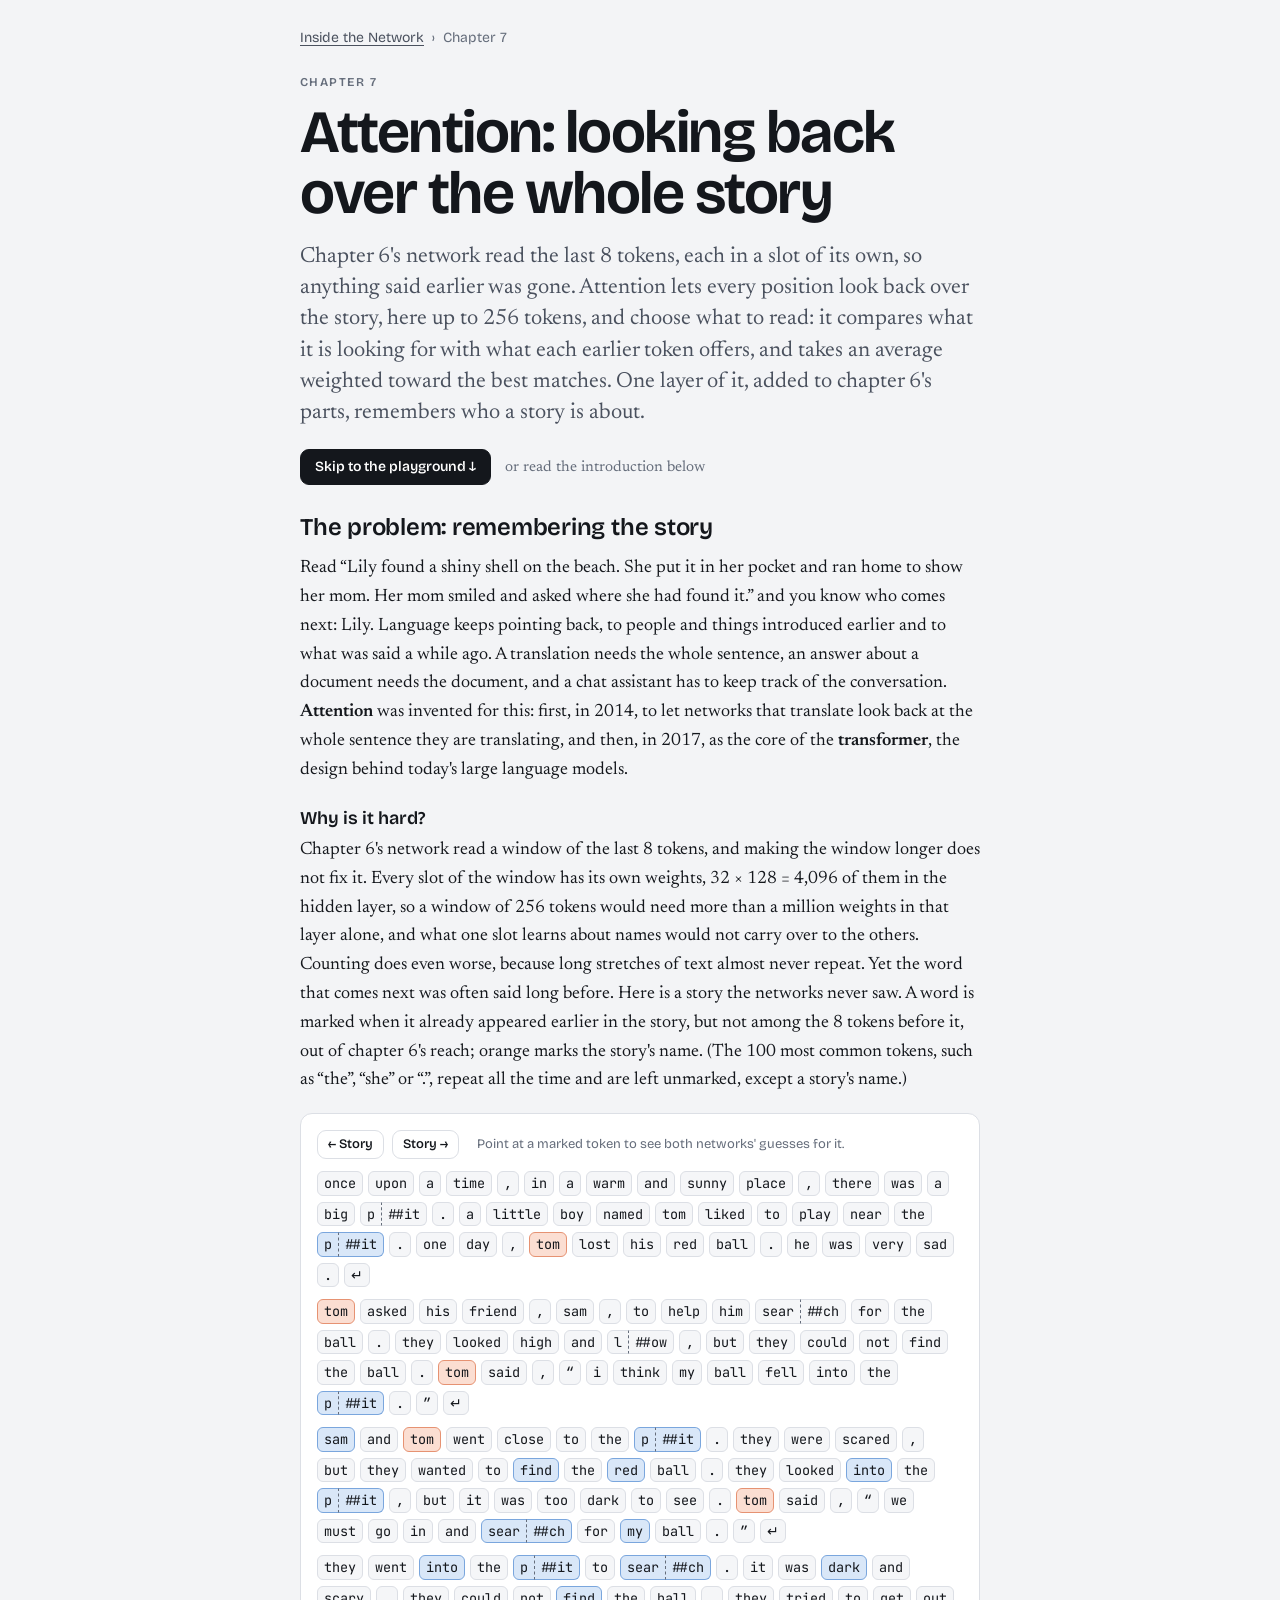
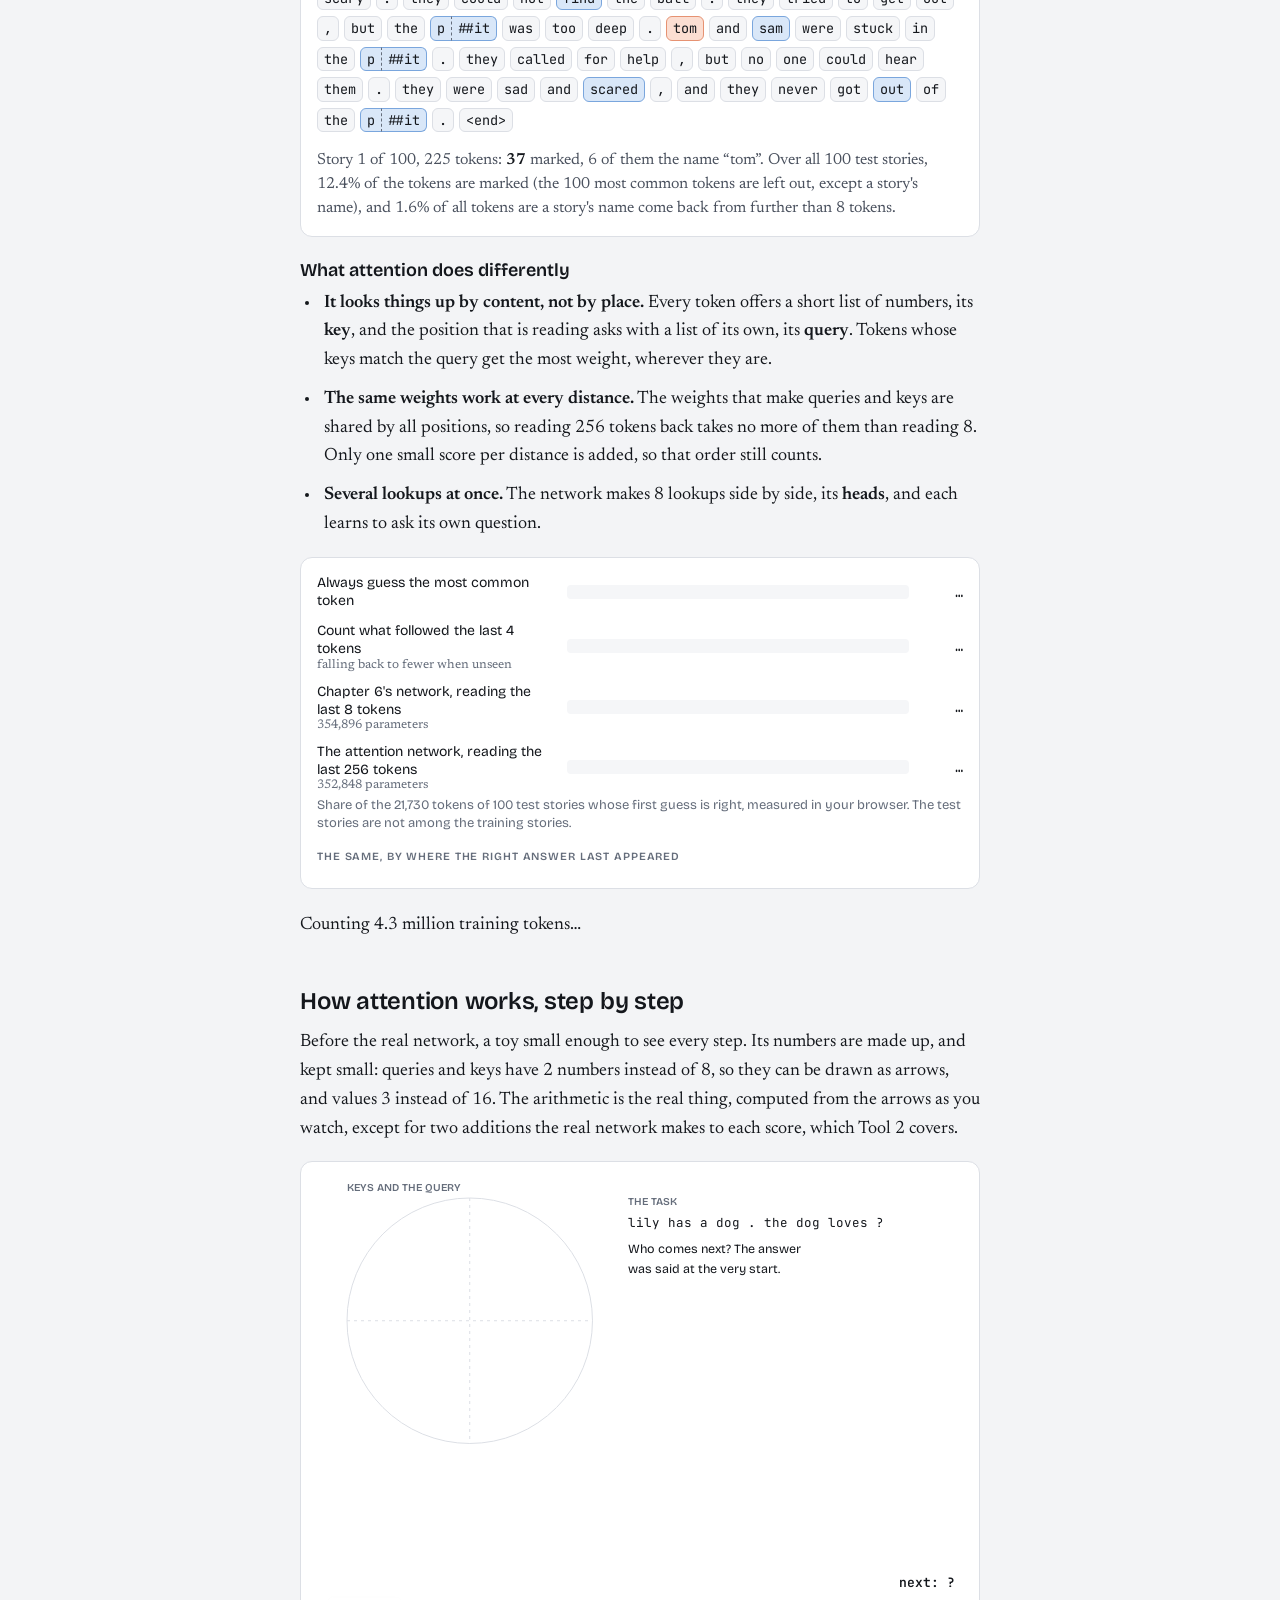
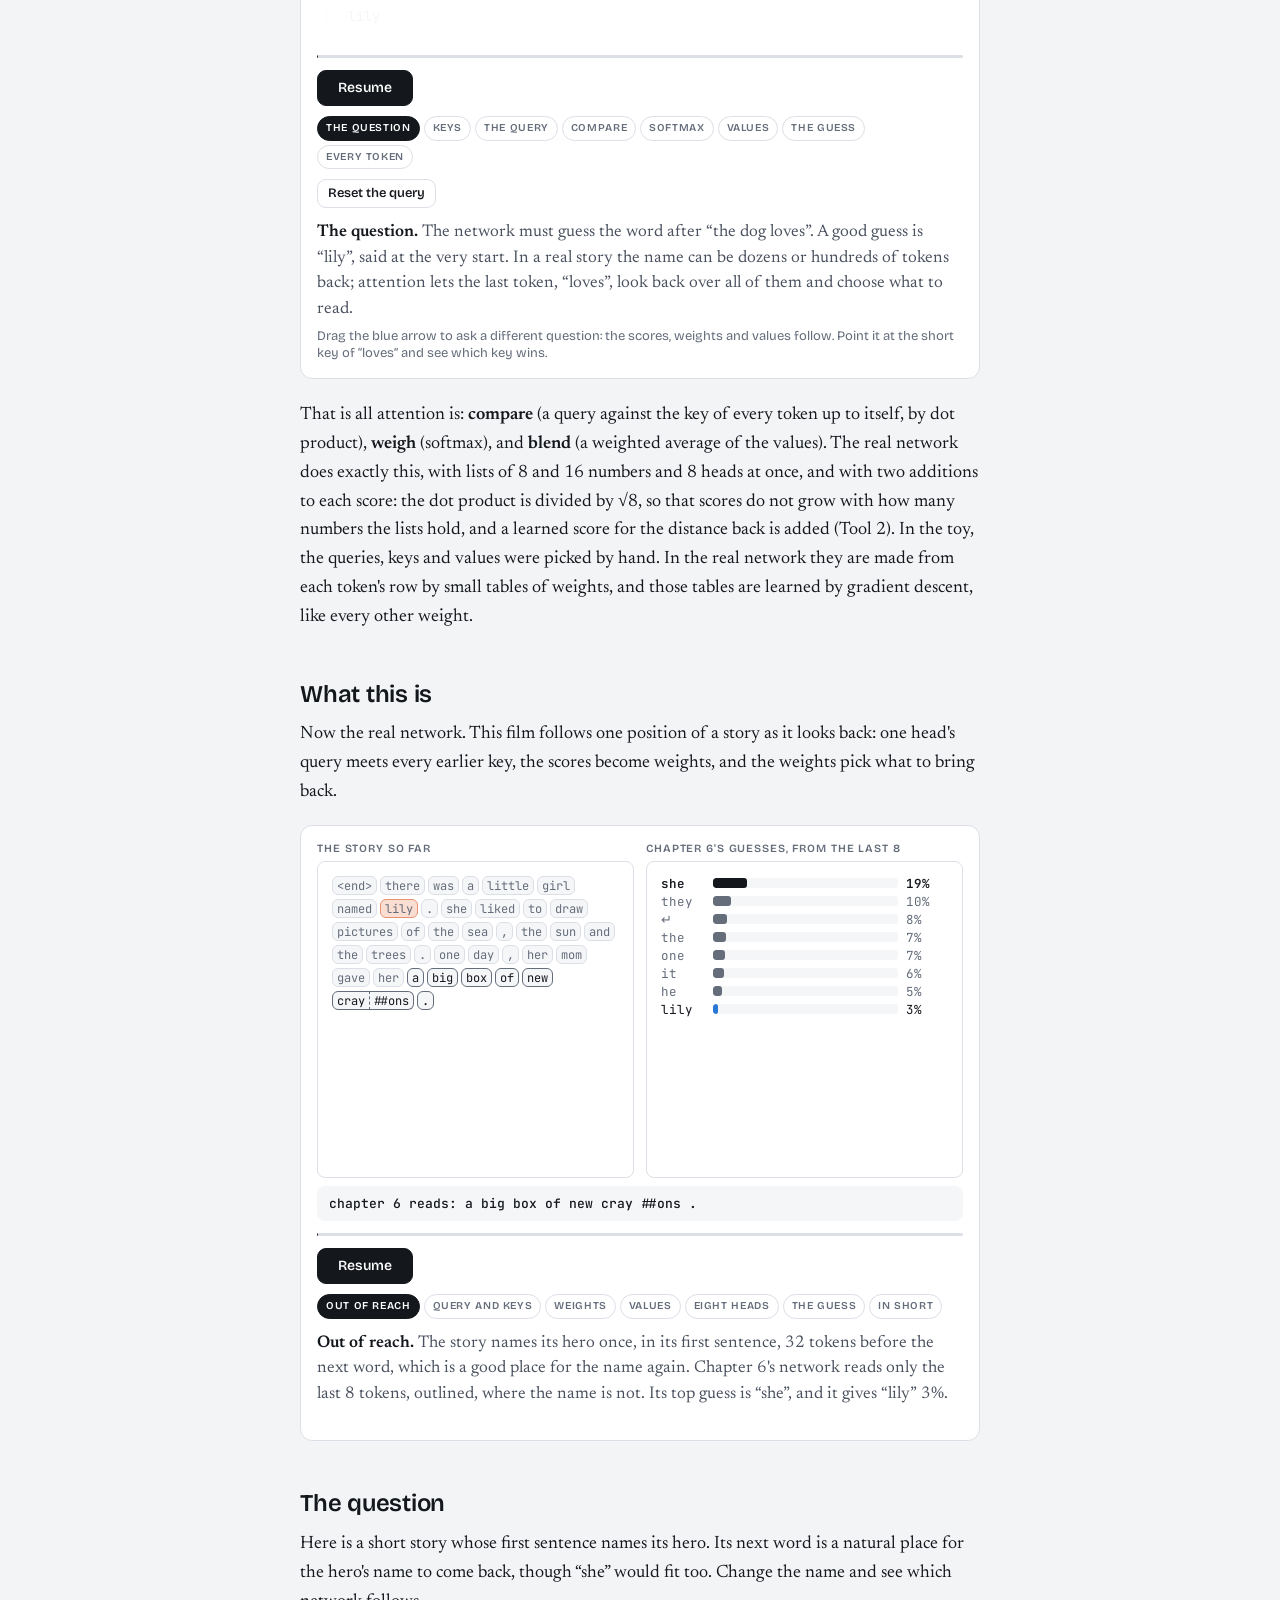
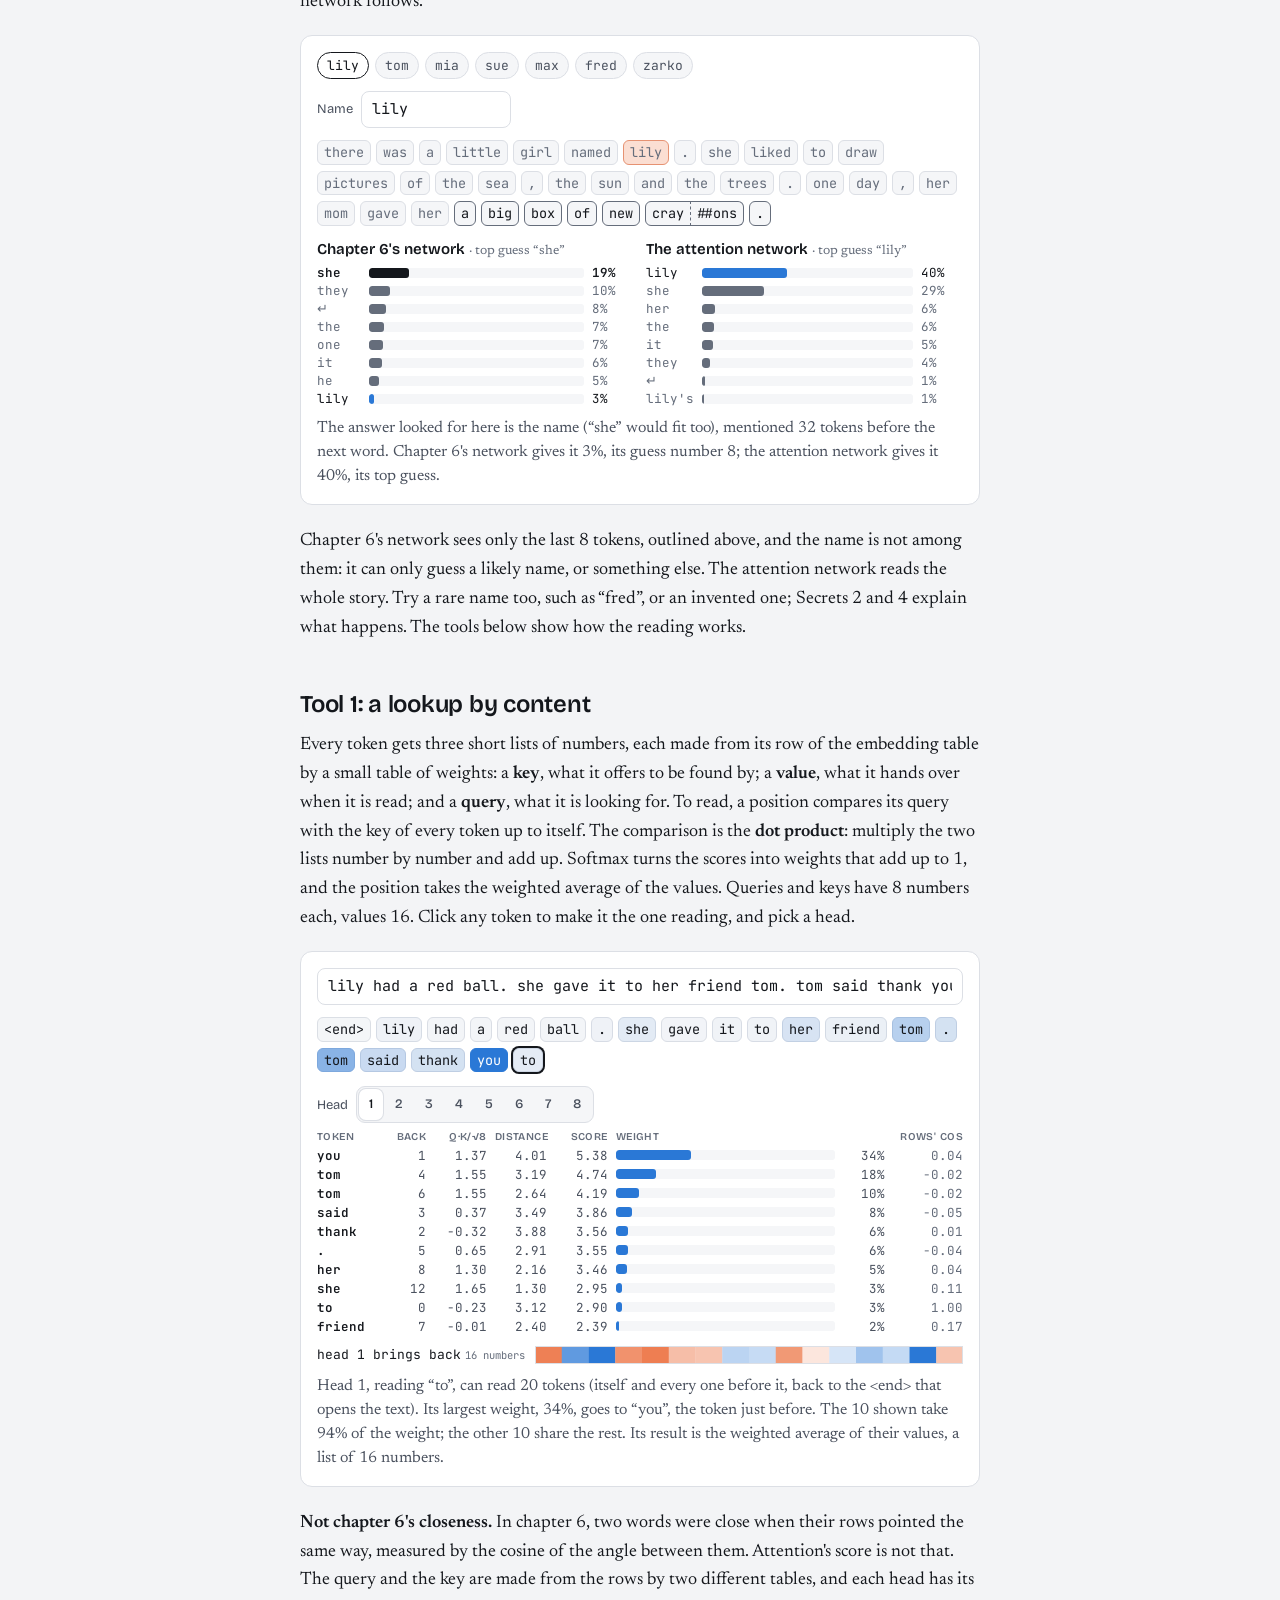
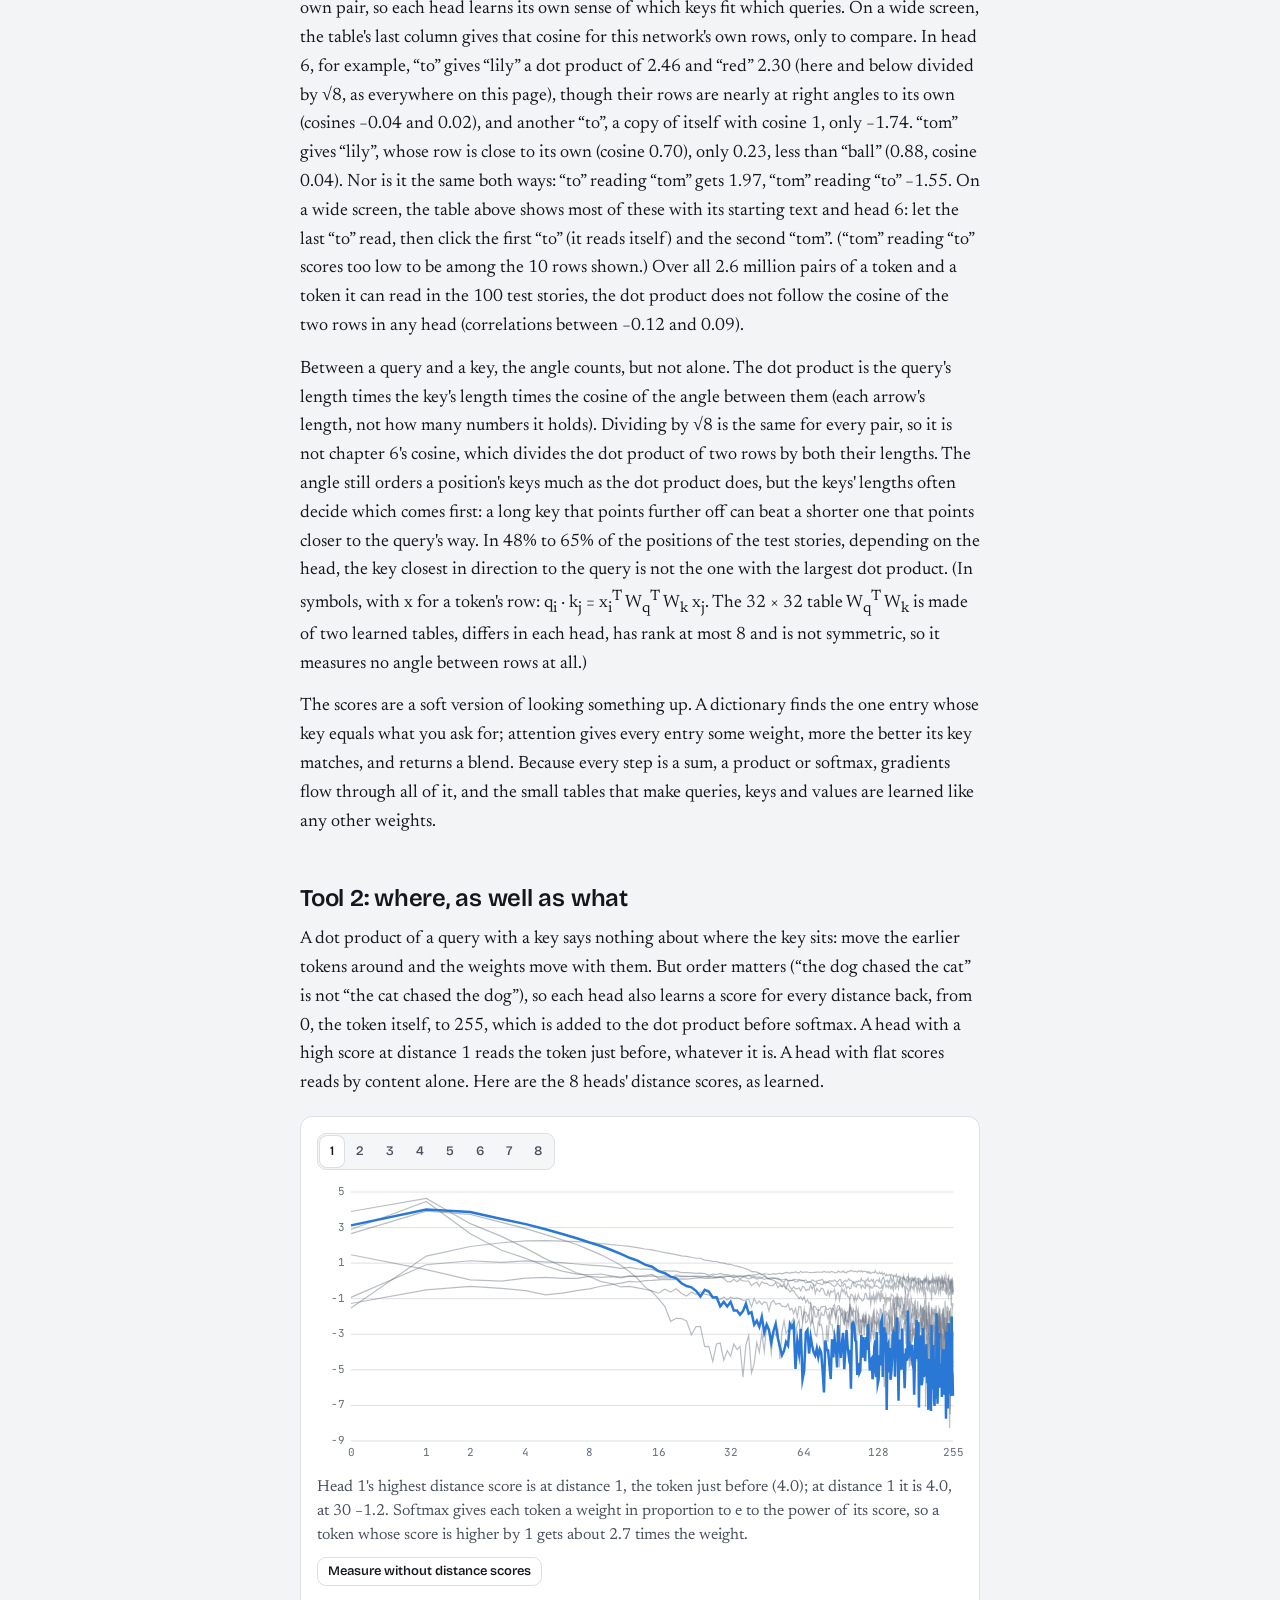
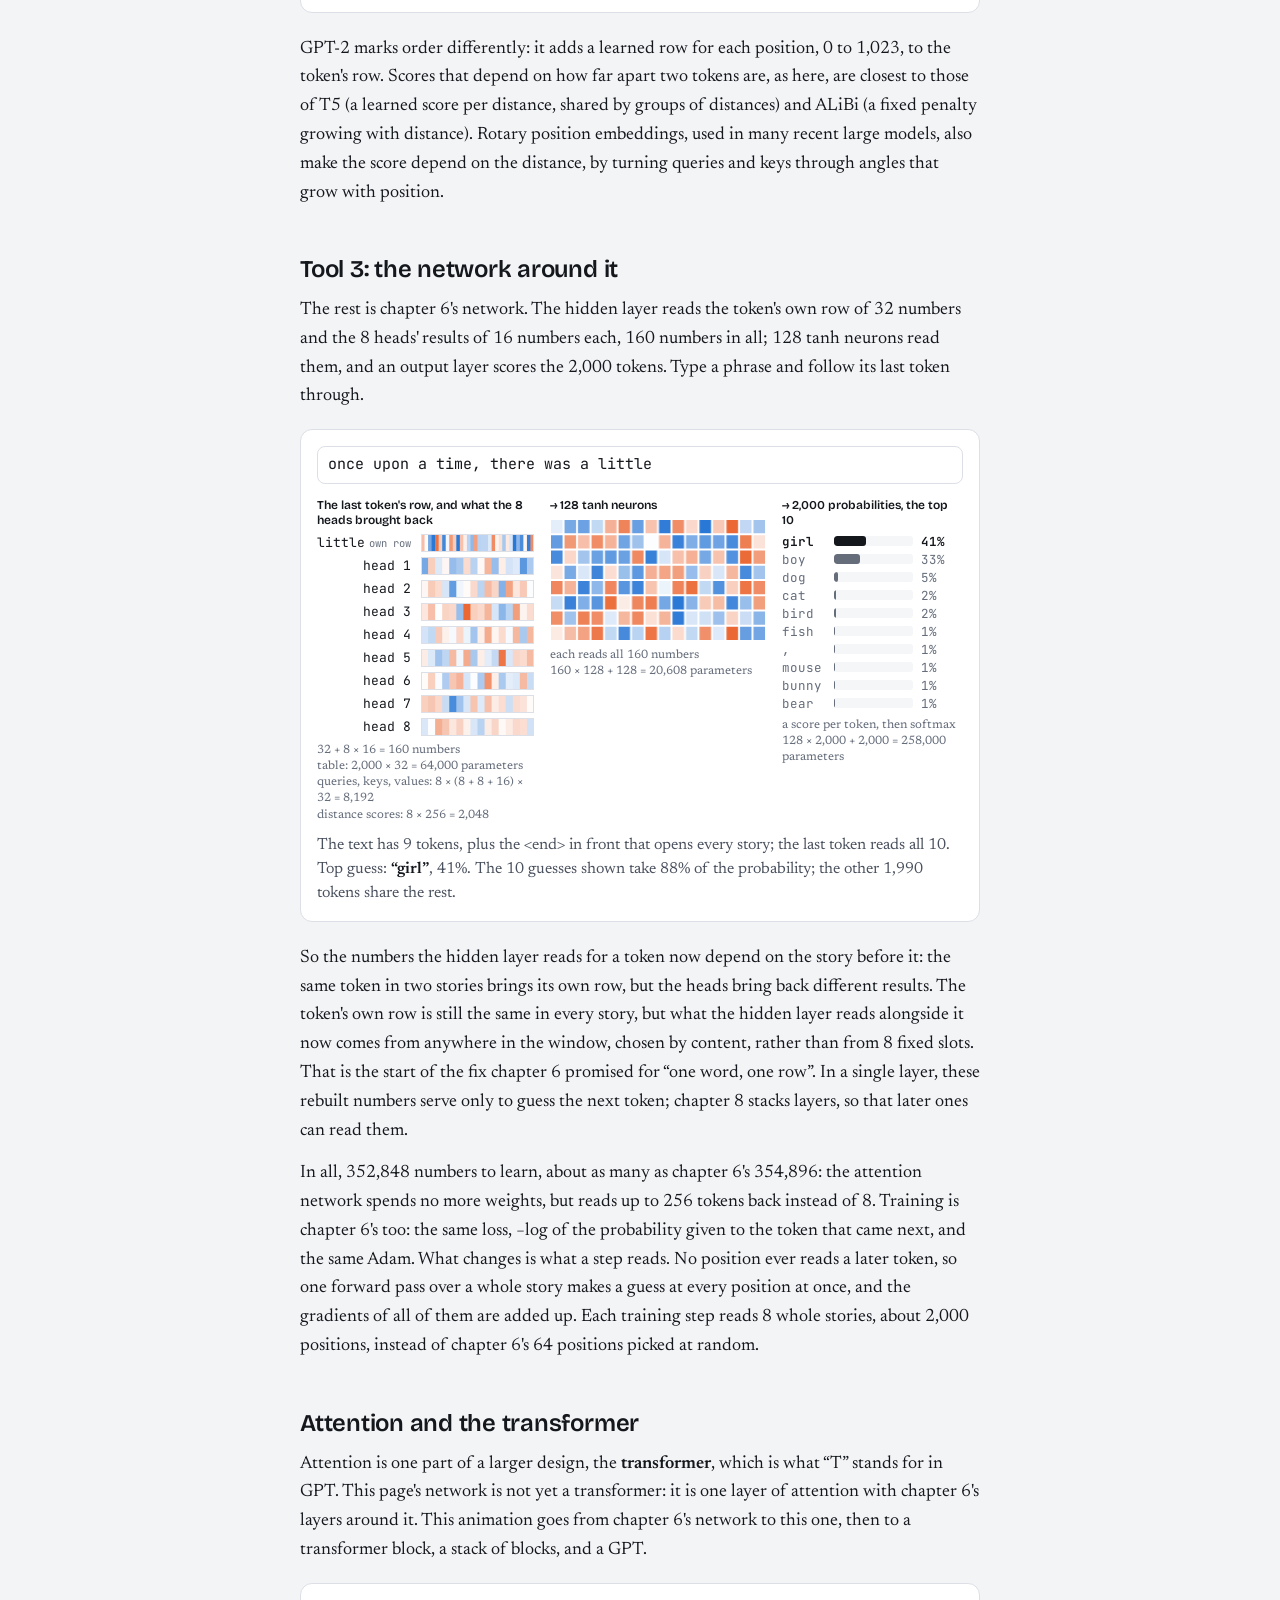
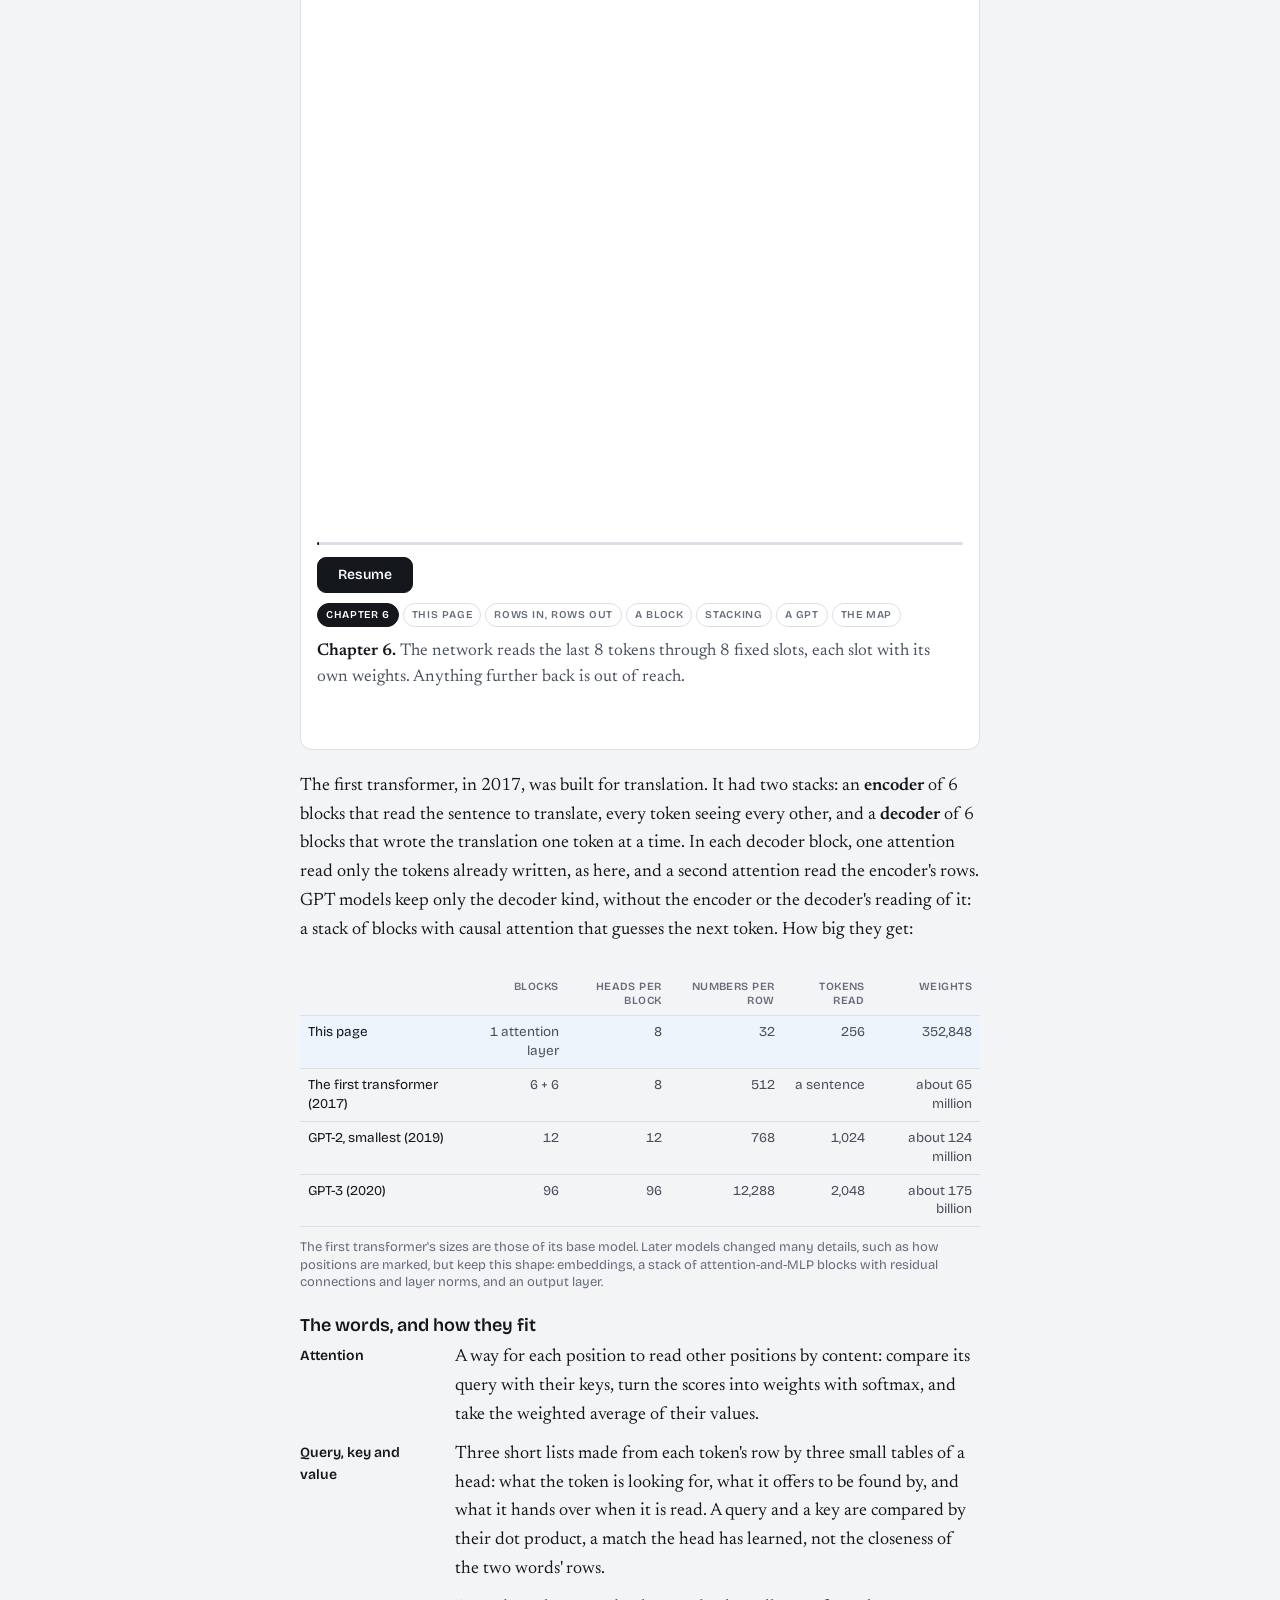
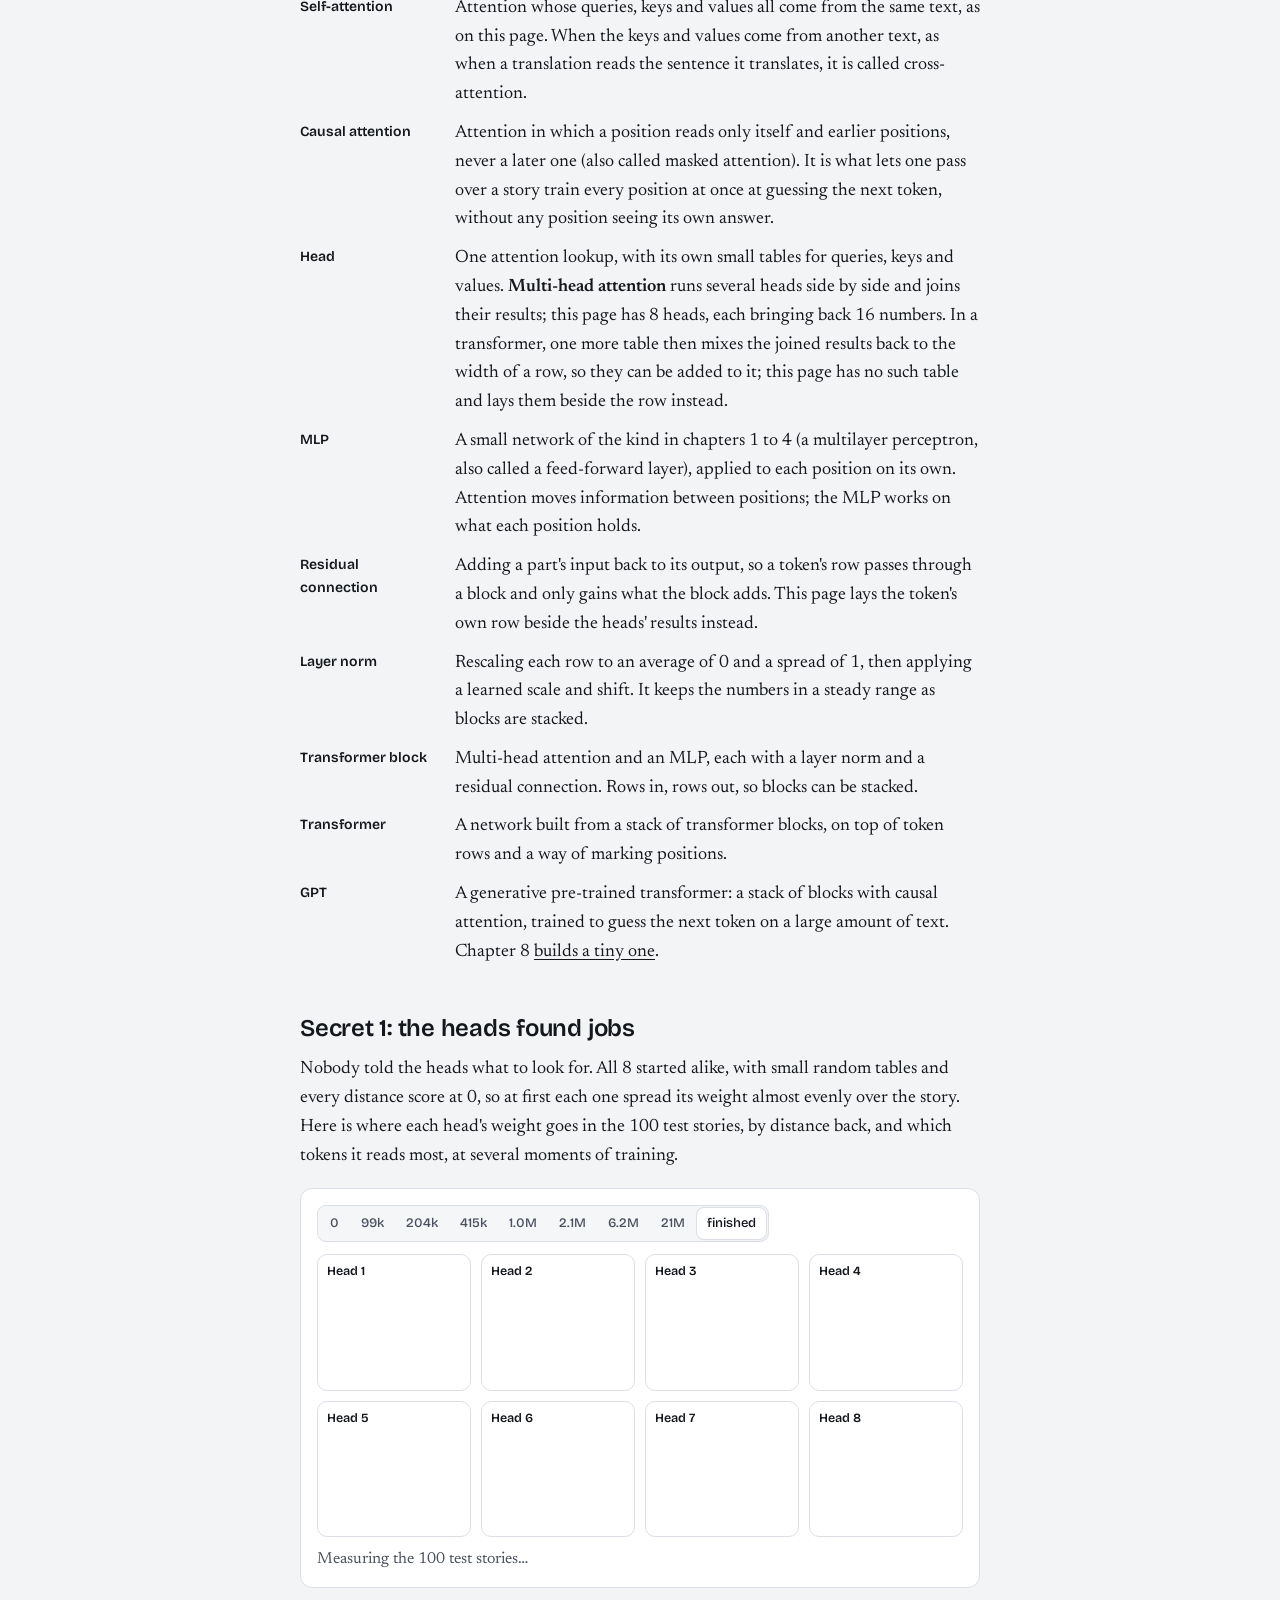
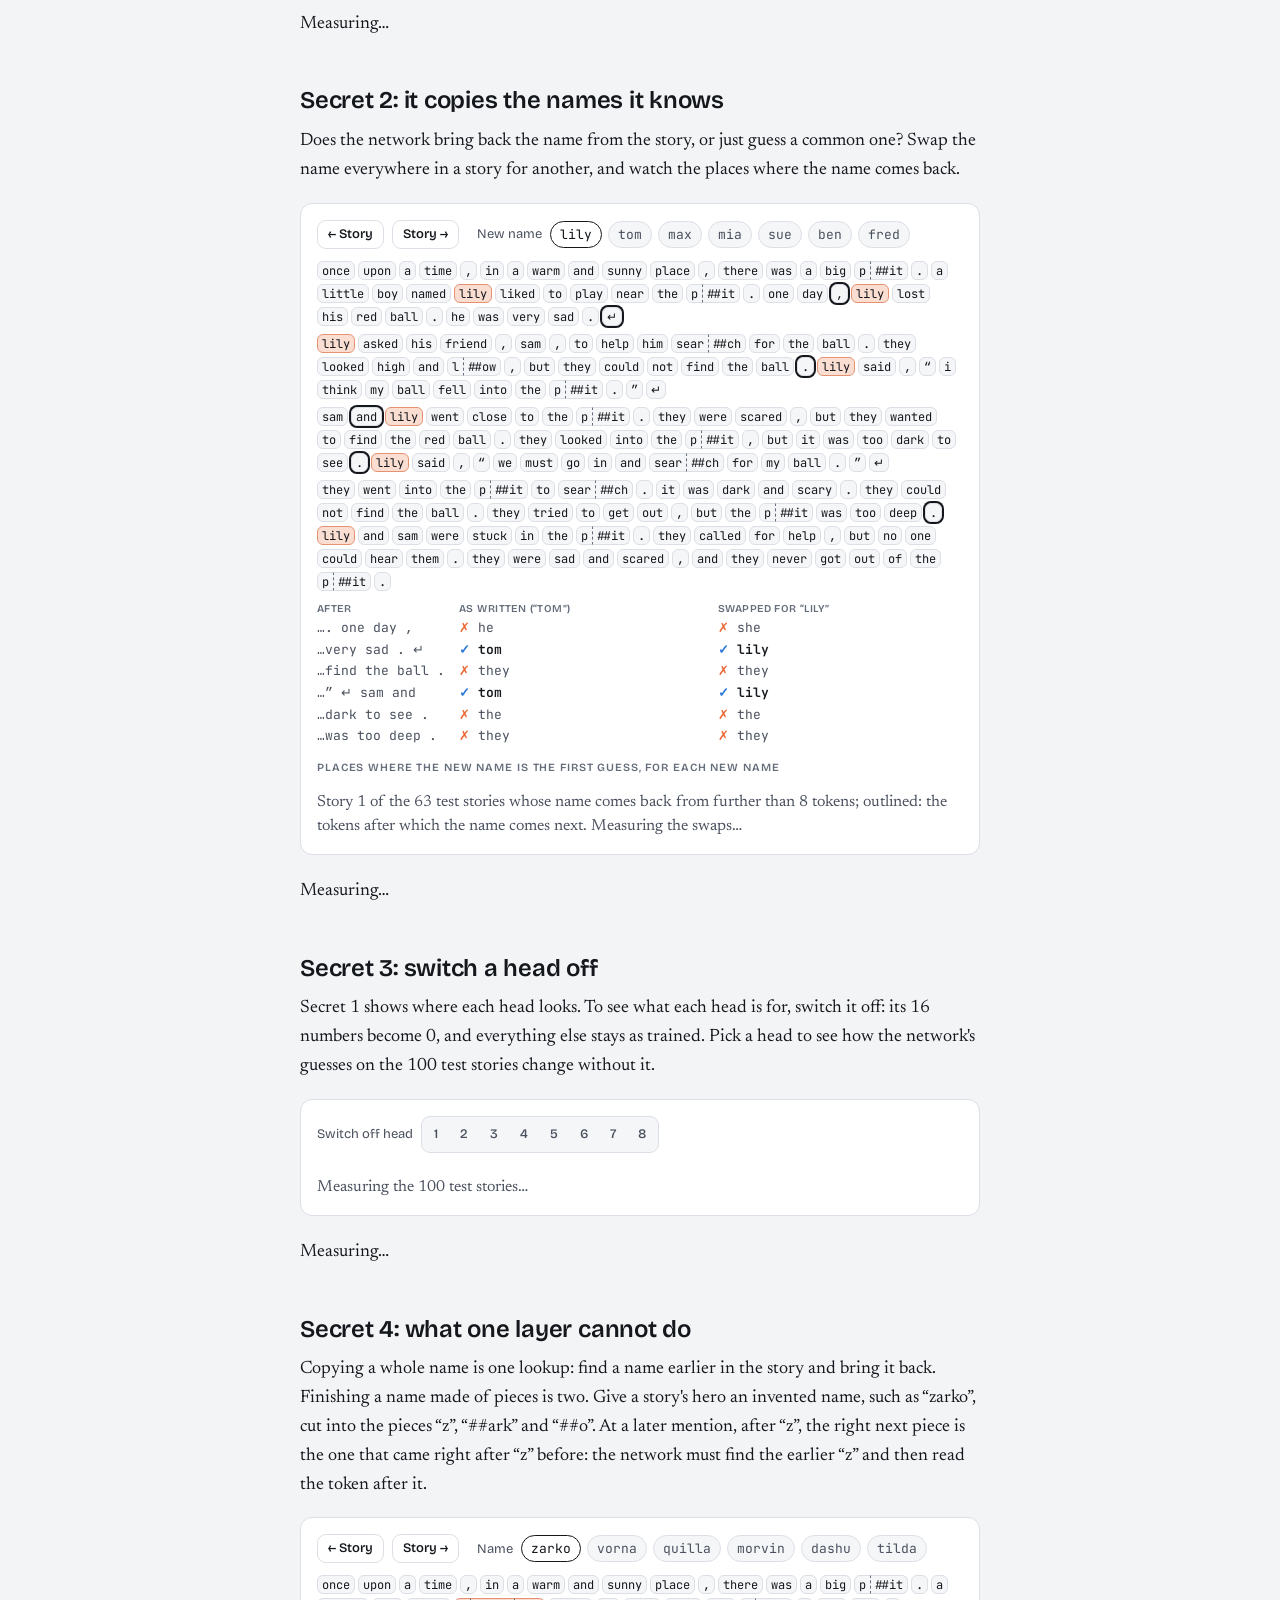
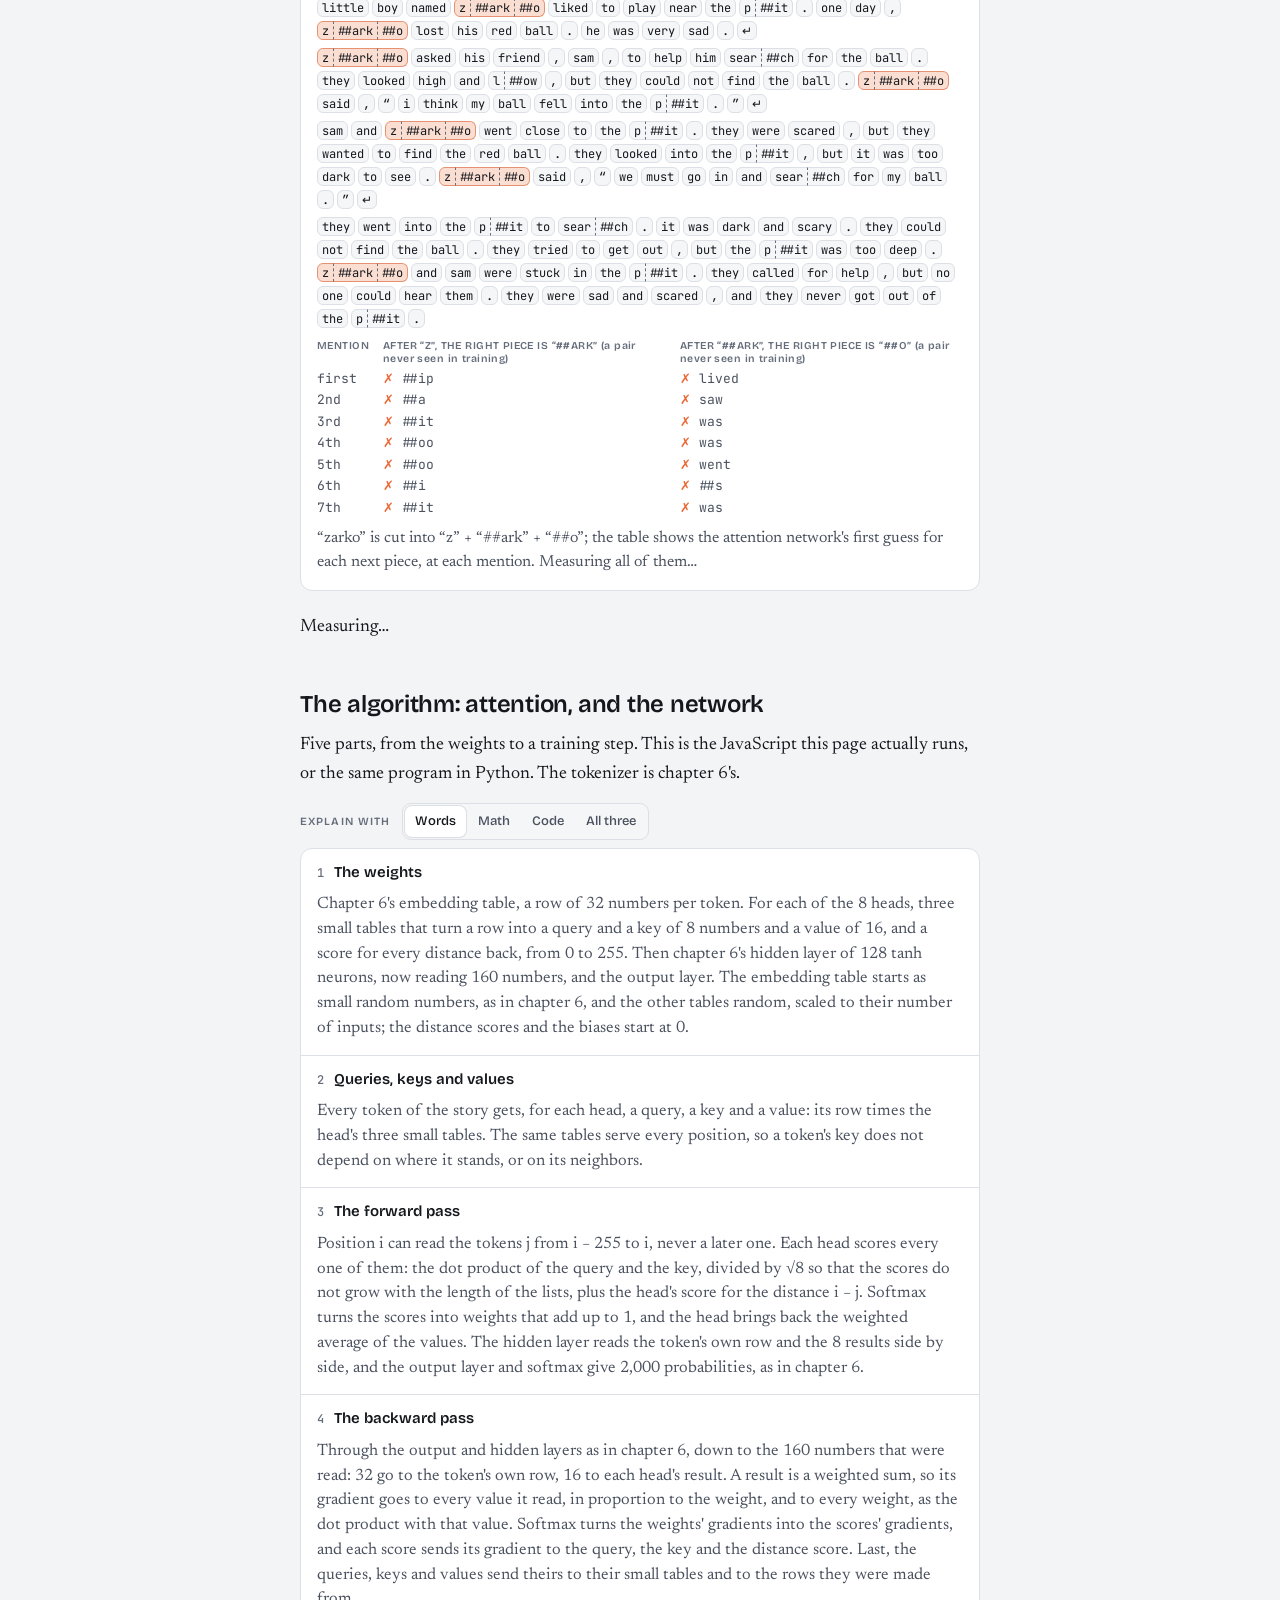
==== commit cace1964: "Chapter 8: A tiny GPT, trained in your browser A GPT of 4 pre-LN blocks (461,136 weights) that finis" ====
--- a/attention/index.html
+++ b/attention/index.html
@@ -298,7 +298,7 @@
       <p class="readout" id="t3-read"></p>
     </figure>
 
-    <p>So the numbers the hidden layer reads for a token now depend on the story before it: the same token in two stories brings its own row, but the heads bring back different results. The token's own row is still the same in every story, but what the hidden layer reads alongside it now comes from anywhere in the window, chosen by content, rather than from 8 fixed slots. That is the start of the fix chapter 6 promised for “one word, one row”. In a single layer, these rebuilt numbers serve only to guess the next token; chapter 8, coming next, will stack layers, so that later ones can read them.</p>
+    <p>So the numbers the hidden layer reads for a token now depend on the story before it: the same token in two stories brings its own row, but the heads bring back different results. The token's own row is still the same in every story, but what the hidden layer reads alongside it now comes from anywhere in the window, chosen by content, rather than from 8 fixed slots. That is the start of the fix chapter 6 promised for “one word, one row”. In a single layer, these rebuilt numbers serve only to guess the next token; chapter 8 stacks layers, so that later ones can read them.</p>
 
     <p>In all, 352,848 numbers to learn, about as many as chapter 6's 354,896: the attention network spends no more weights, but reads up to 256 tokens back instead of 8. Training is chapter 6's too: the same loss, −log of the probability given to the token that came next, and the same Adam. What changes is what a step reads. No position ever reads a later token, so one forward pass over a whole story makes a guess at every position at once, and the gradients of all of them are added up. Each training step reads 8 whole stories, about 2,000 positions, instead of chapter 6's 64 positions picked at random.</p>
 
@@ -355,7 +355,7 @@
       <dt>Transformer</dt>
       <dd>A network built from a stack of transformer blocks, on top of token rows and a way of marking positions.</dd>
       <dt>GPT</dt>
-      <dd>A generative pre-trained transformer: a stack of blocks with causal attention, trained to guess the next token on a large amount of text. Chapter 8, coming next, will build a tiny one.</dd>
+      <dd>A generative pre-trained transformer: a stack of blocks with causal attention, trained to guess the next token on a large amount of text. Chapter 8 <a href="../gpt/">builds a tiny one</a>.</dd>
     </dl>
 
     <h2>Secret 1: the heads found jobs</h2>
@@ -486,9 +486,9 @@
       <li class="branch"><span class="n">5′</span><span><a href="../listening/">Listening: spectrograms and sound</a></span><span class="tag">Branch</span></li>
       <li><span class="n">6</span><span><a href="../words/">Words as vectors: tokens and embeddings</a></span><span></span></li>
       <li class="here"><span class="n">7</span><span>Attention: looking back over the whole story</span><span class="tag">This page</span></li>
-      <li><span class="n">8</span><span>A tiny GPT, trained in your browser</span><span></span></li>
+      <li><span class="n">8</span><span><a href="../gpt/">A tiny GPT, trained in your browser</a></span><span></span></li>
     </ol>
-    <nav class="chapnav" aria-label="Chapters"><a href="../words/">← Chapter 6: Words as vectors</a><span>Chapter 8: A tiny GPT, coming next</span></nav>
+    <nav class="chapnav" aria-label="Chapters"><a href="../words/">← Chapter 6: Words as vectors</a><a href="../gpt/">Next: 8, A tiny GPT →</a></nav>
     <p class="foot">Working prototype, October 2026. Every figure on this page is computed live, except the moments of training in Secret 1.<br><a href="https://github.com/taoyiran/inside-the-network">Source on GitHub</a> · code under MIT, text and figures under CC BY 4.0, TinyStories under CDLA-Sharing-1.0 (Ronen Eldan and Yuanzhi Li).</p>
   </section>
   <a class="jump-pill" id="jump-pill" href="#playground" hidden>Playground ↓</a>
@@ -1660,7 +1660,7 @@
   }
   function ivAfter(A) {
     const uses = A.seen.later - A.seen.first >= 0.1;
-    return `${uses ? `So the network does use the story, on the whole: a piece that already appeared in it, and that can follow the piece before it (the training stories have that pair), becomes more likely, from ${pct1(A.seen.first)} at the first mention to ${pct1(A.seen.later)} at later ones. ` : ""}What it ${uses ? "cannot" : "does not"} do is what a reader does: find the earlier “z” and read what came right after it. ${A.unseen.later < 0.05 ? `A pair the training stories never contain, such as “z” then “##ark”, is almost never guessed, however often the story has just shown it. ` : ""}The reason is in how a key is made. In a single layer, every token's key comes from its own row alone, so no key can say “the token before me was z”, and no query can ask for it. A second layer makes this possible: a head in the first layer writes into each position which token came just before it, and a head in the second layer can then find the position whose previous token was “z” and bring back the token there. Researchers who studied small transformers called that second head an <b>induction head</b> (it works with a <b>previous-token head</b> below it), and found evidence that much of their ability to continue patterns seen earlier in a text comes from such heads. Chapter 8, coming next, will stack the layers.`;
+    return `${uses ? `So the network does use the story, on the whole: a piece that already appeared in it, and that can follow the piece before it (the training stories have that pair), becomes more likely, from ${pct1(A.seen.first)} at the first mention to ${pct1(A.seen.later)} at later ones. ` : ""}What it ${uses ? "cannot" : "does not"} do is what a reader does: find the earlier “z” and read what came right after it. ${A.unseen.later < 0.05 ? `A pair the training stories never contain, such as “z” then “##ark”, is almost never guessed, however often the story has just shown it. ` : ""}The reason is in how a key is made. In a single layer, every token's key comes from its own row alone, so no key can say “the token before me was z”, and no query can ask for it. A second layer makes this possible: a head in the first layer writes into each position which token came just before it, and a head in the second layer can then find the position whose previous token was “z” and bring back the token there. Researchers who studied small transformers called that second head an <b>induction head</b> (it works with a <b>previous-token head</b> below it), and found evidence that much of their ability to continue patterns seen earlier in a text comes from such heads. Chapter 8 <a href="../gpt/">stacks the layers</a>.`;
   }
   $("iv-pre").innerHTML = INVENT.map((w) => `<button type="button" data-v="${w}" data-tip="iv-pre">${w}</button>`).join("");
   $("iv-pre").addEventListener("click", (e) => { const b = e.target.closest("button[data-v]"); if (!b) return; IV.name = b.dataset.v; drawInvent(); });
@@ -2037,9 +2037,9 @@
       case "ch7": return "<b>Chapter 7, this page.</b> The slots are replaced by attention: each of 8 heads compares its query with the keys of the last 256 tokens and brings back a weighted average of their values. The token's own row goes to the hidden layer alongside (dashed). The rest is chapter 6's network.";
       case "rows": return "<b>Rows in, rows out.</b> Attention works on every position at once: each position gets a new row, mixed from the rows at and before it, never after (the blue lines: the rows “loves” reads). A row for each token goes in, a row for each token comes out, so another attention layer could read them: attention layers can be stacked.";
       case "block": return "<b>A transformer block.</b> Real models wrap attention in three more parts. A <b>residual connection</b> (the line around the side, which every row takes) adds a part's input back to its output, so each token keeps its own row and gains what attention brought; this page lays the two side by side instead. <b>Layer norm</b> rescales each row before each part, as in GPT-2 and most models since (the 2017 transformer put it after each addition); it keeps tall stacks stable. And an <b>MLP</b>, a small network like chapter 1's, works on each position alone. Attention moves information between positions; the MLP works on what each position now holds.";
-      case "stack": return "<b>Stacking blocks.</b> Each block reads the rows the block before it wrote. That is what one layer cannot do: a head in a later block can use what a head in an earlier block found, such as the token just before. Two heads working this way, a previous-token head and an induction head, can finish an invented name (Secret 4). Chapter 8, coming next, will stack blocks.";
+      case "stack": return "<b>Stacking blocks.</b> Each block reads the rows the block before it wrote. That is what one layer cannot do: a head in a later block can use what a head in an earlier block found, such as the token just before. Two heads working this way, a previous-token head and an induction head, can finish an invented name (Secret 4). Chapter 8 stacks blocks.";
       case "gpt": return "<b>A GPT.</b> A GPT is this stack: token rows plus their positions, N transformer blocks, a last layer norm, and an output layer that scores every token. Like this page's network, it guesses the next token and never reads a later one. GPT-2's smallest version has 12 blocks of 12 heads; GPT-3 has 96 blocks of 96 heads.";
-      case "map": return "<b>How the words fit.</b> A transformer is a stack of blocks. A block holds multi-head attention and an MLP, with residual connections and layer norms. Multi-head attention is several heads side by side. A head is one lookup: query against keys, softmax, weighted average of values. Blue: what this page builds. Gray: what it has in a simpler form (an embedding table and an output layer, as in chapter 6, and a hidden layer that roughly plays the MLP's part). Dashed: what this page does not have (residual connections, layer norms, the repeating of blocks, and position rows, which this page replaces with a score for each distance); chapter 8, coming next, will add the stack.";
+      case "map": return "<b>How the words fit.</b> A transformer is a stack of blocks. A block holds multi-head attention and an MLP, with residual connections and layer norms. Multi-head attention is several heads side by side. A head is one lookup: query against keys, softmax, weighted average of values. Blue: what this page builds. Gray: what it has in a simpler form (an embedding table and an output layer, as in chapter 6, and a hidden layer that roughly plays the MLP's part). Dashed: what this page does not have (residual connections, layer norms, the repeating of blocks, and position rows, which this page replaces with a score for each distance); chapter 8 adds the stack.";
     }
     return "";
   }
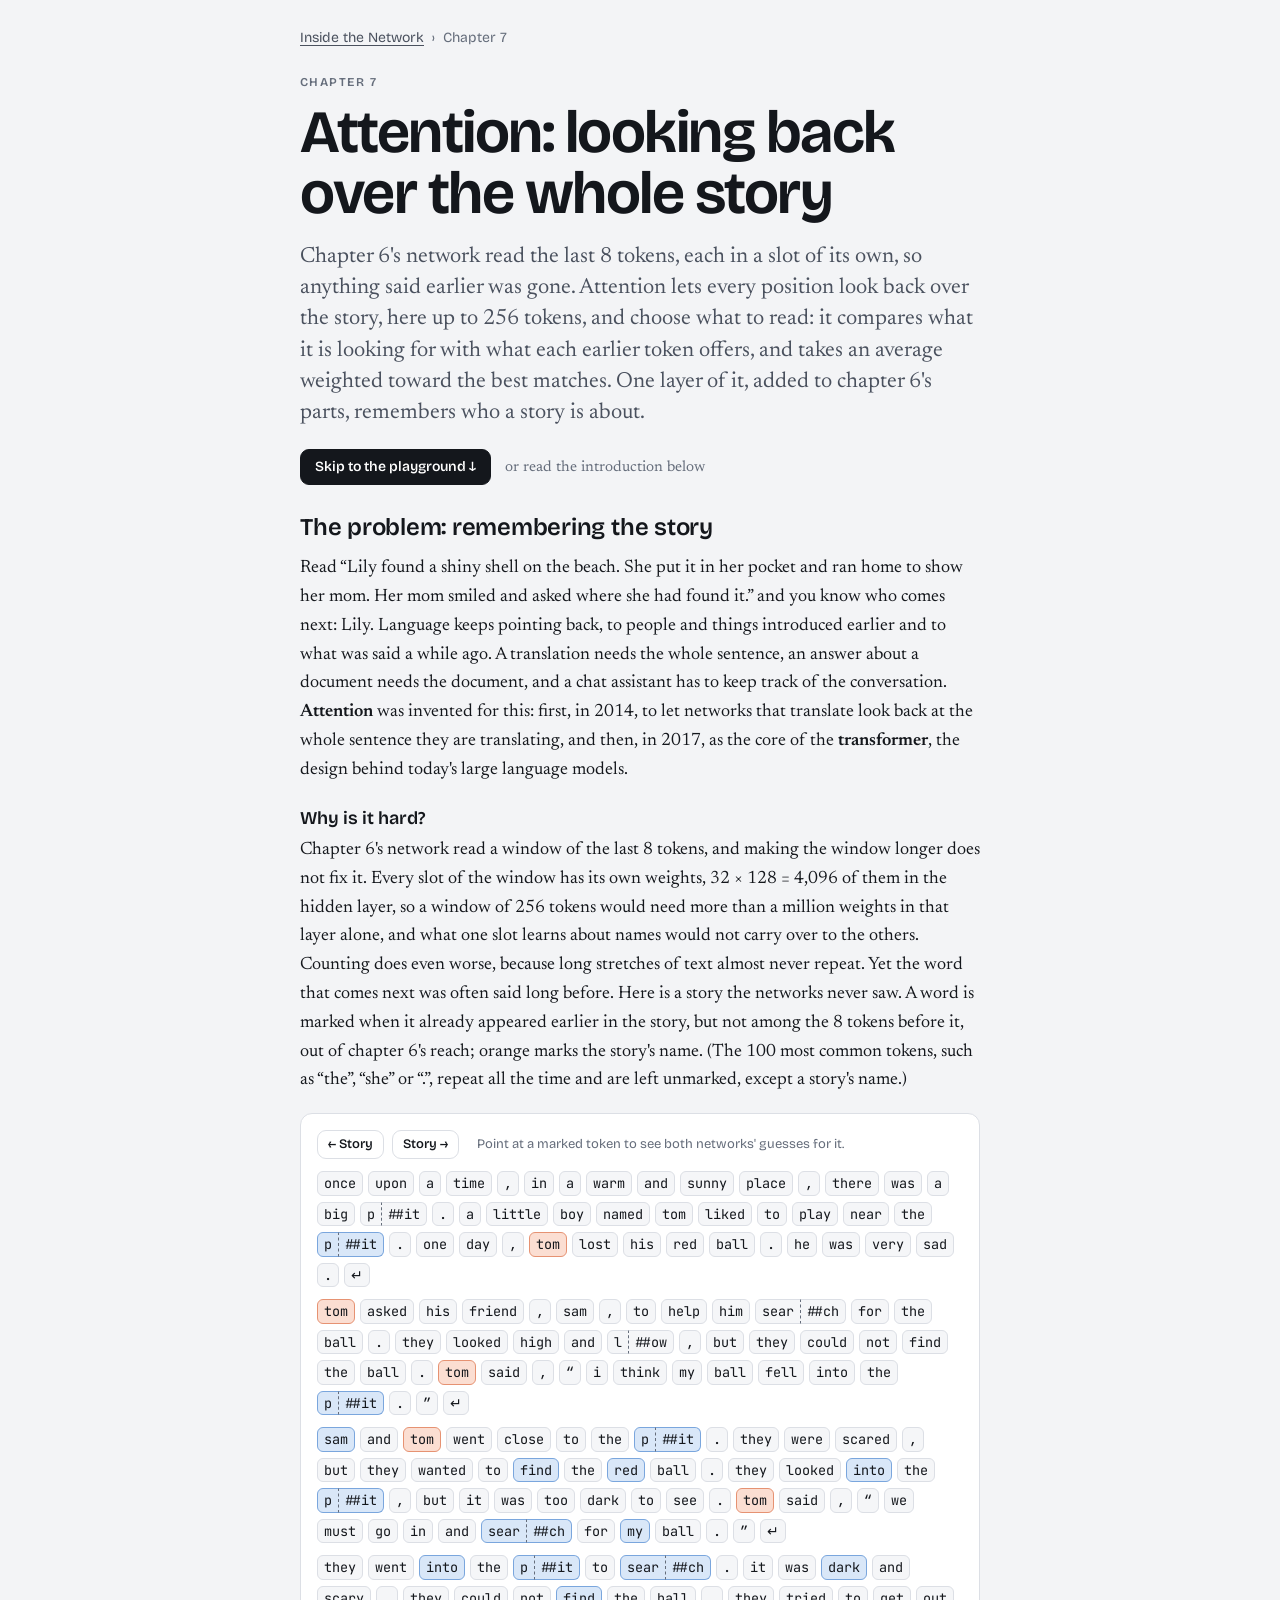
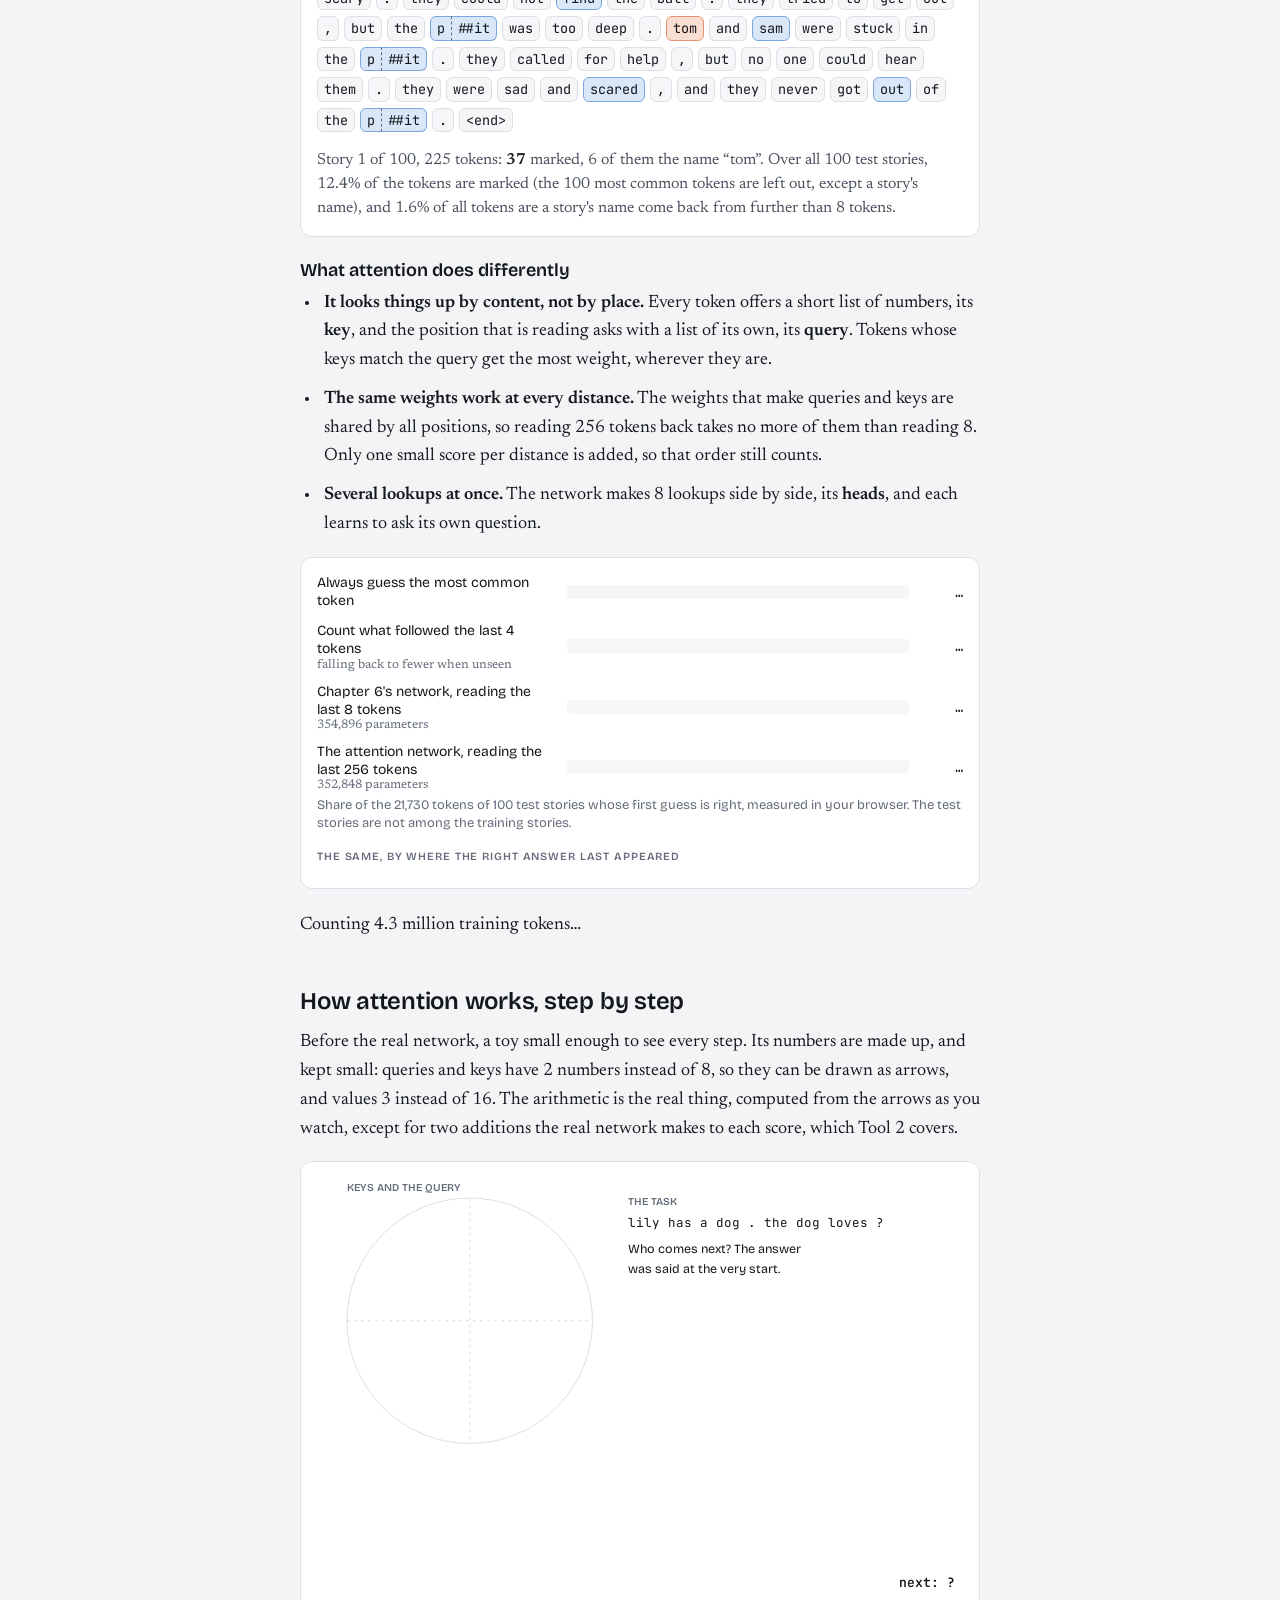
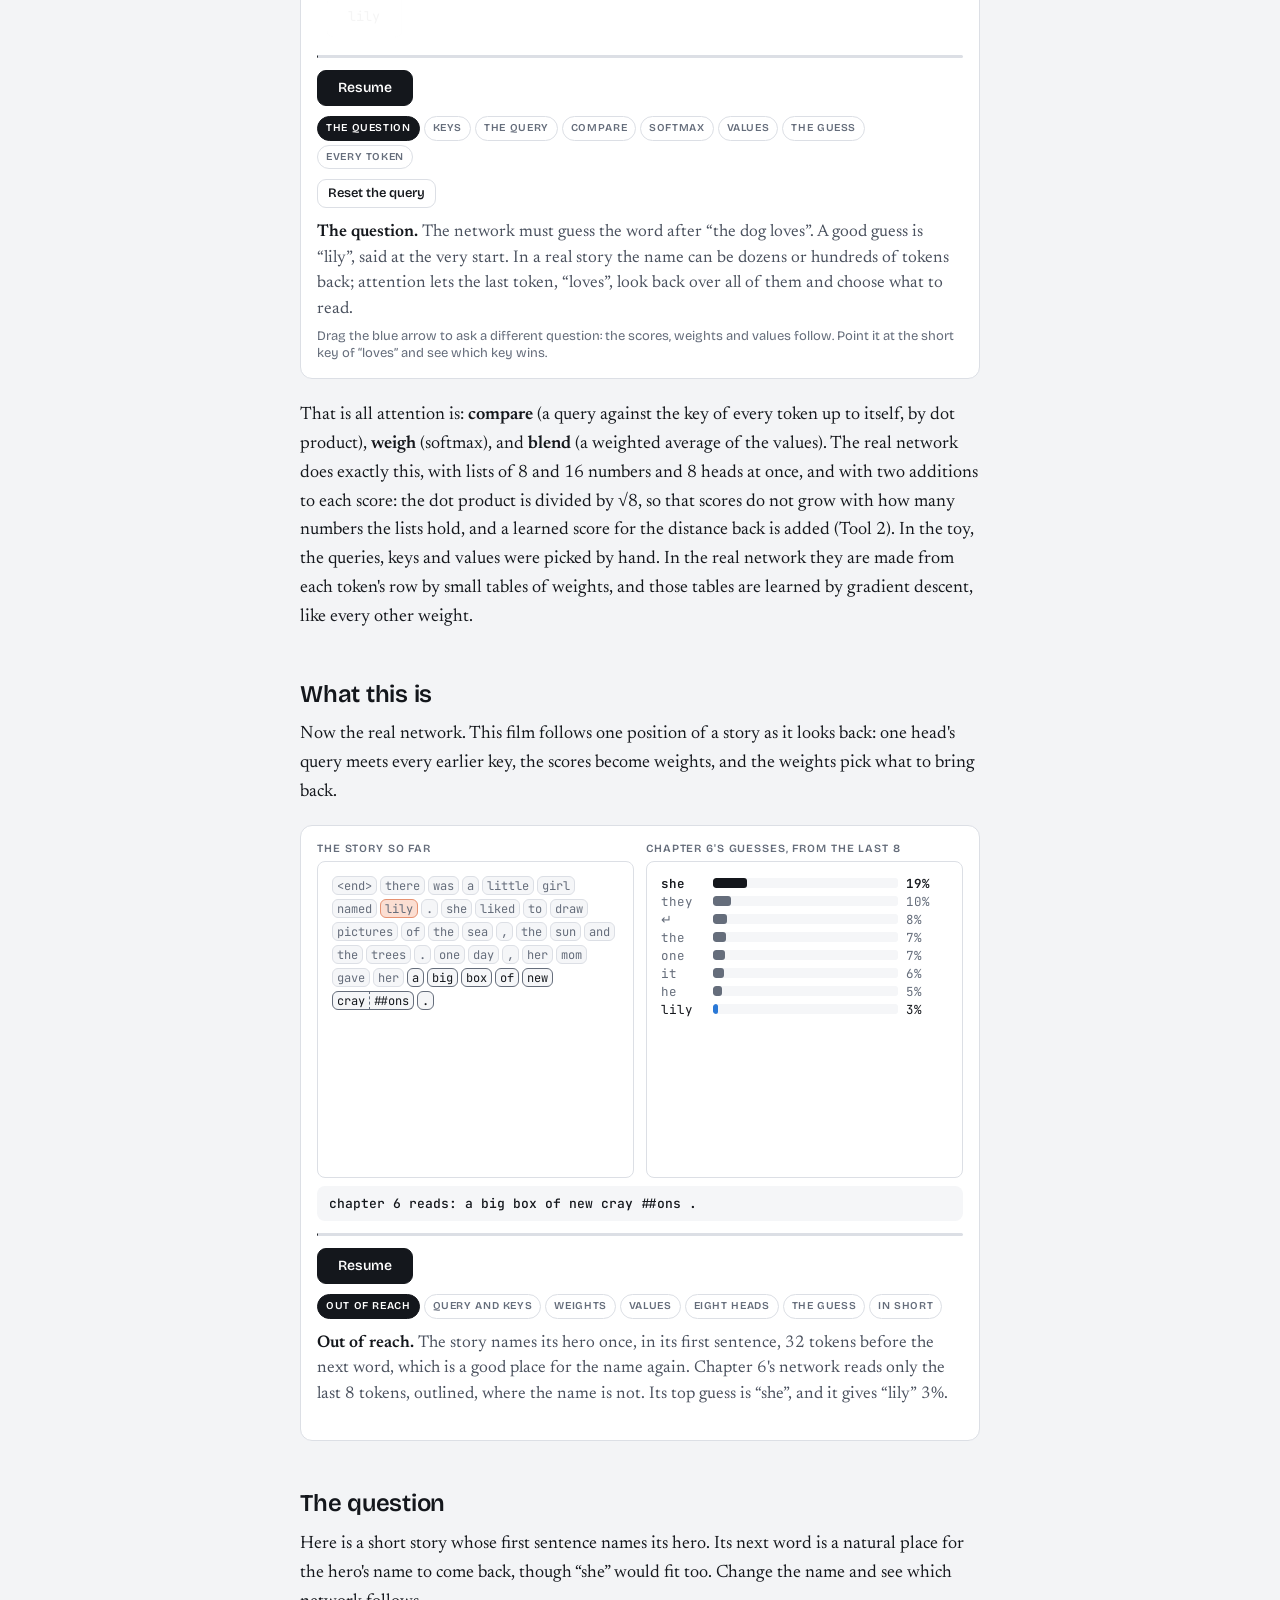
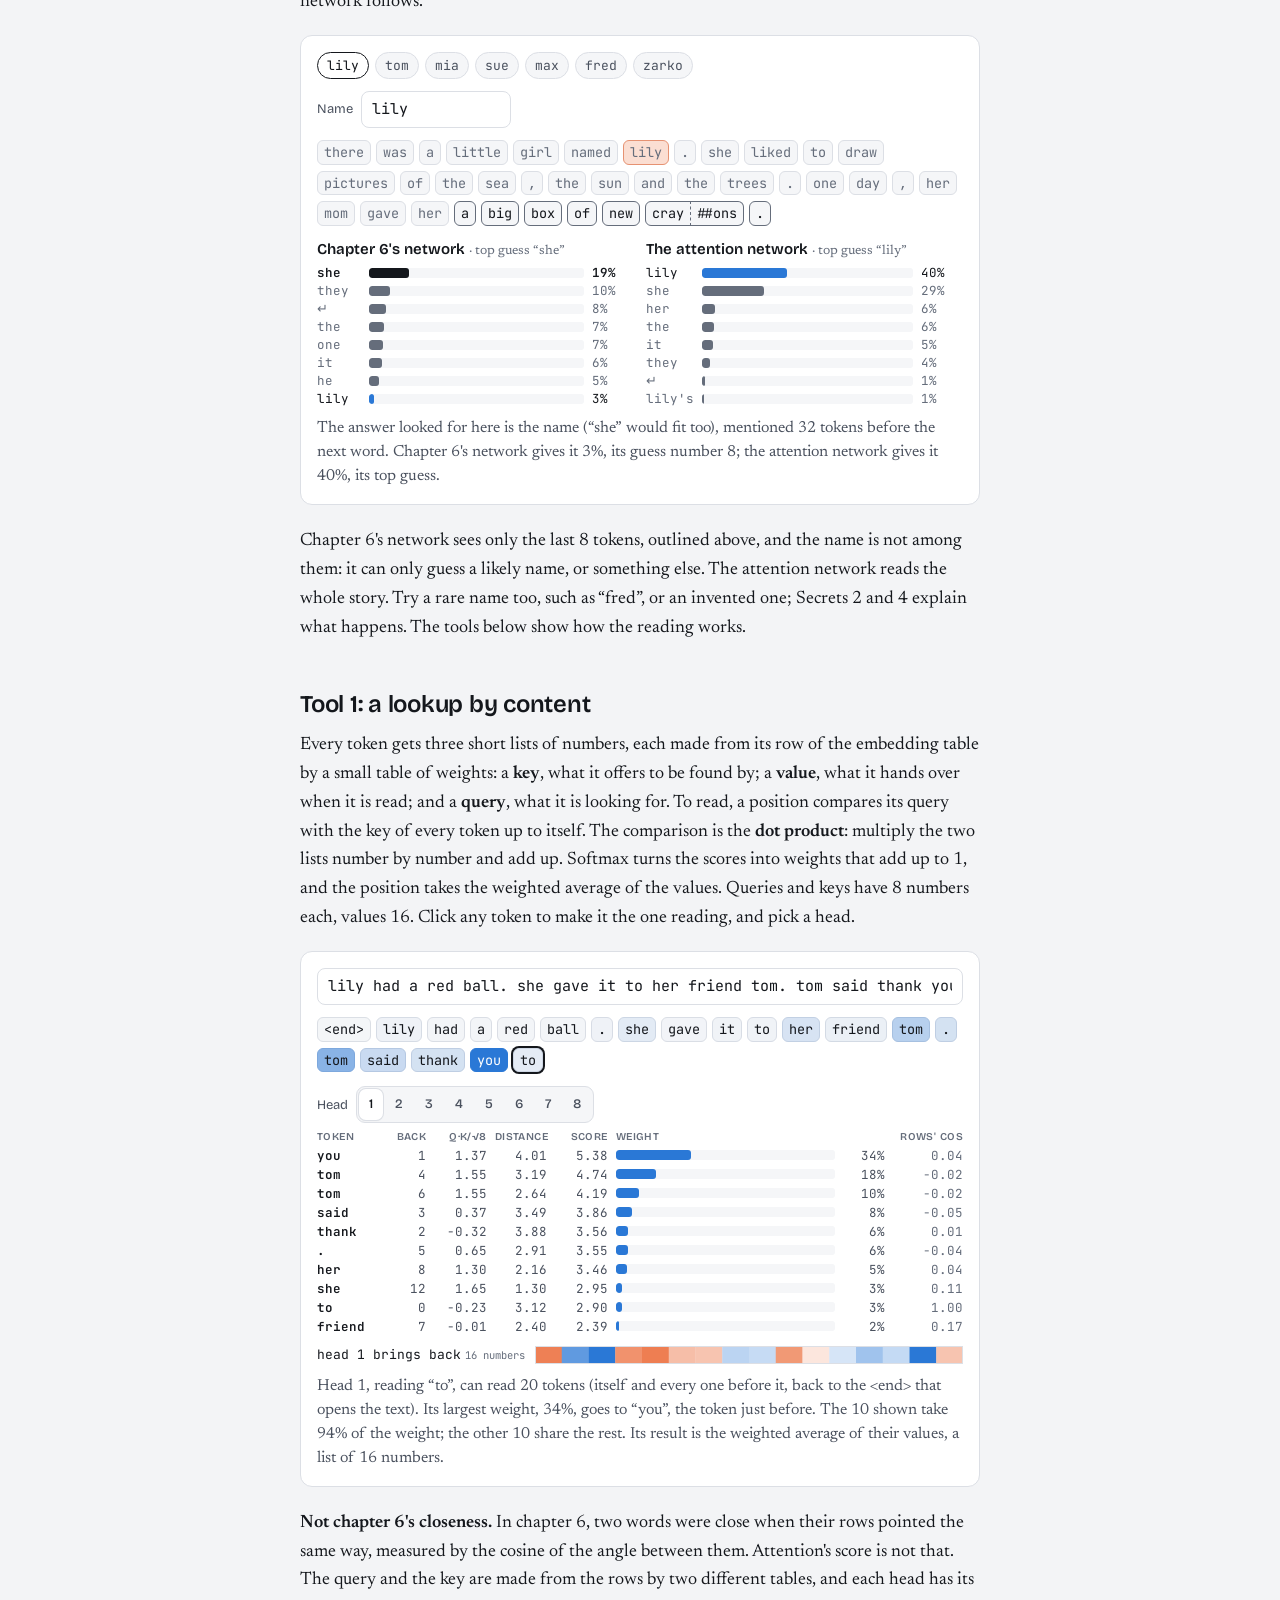
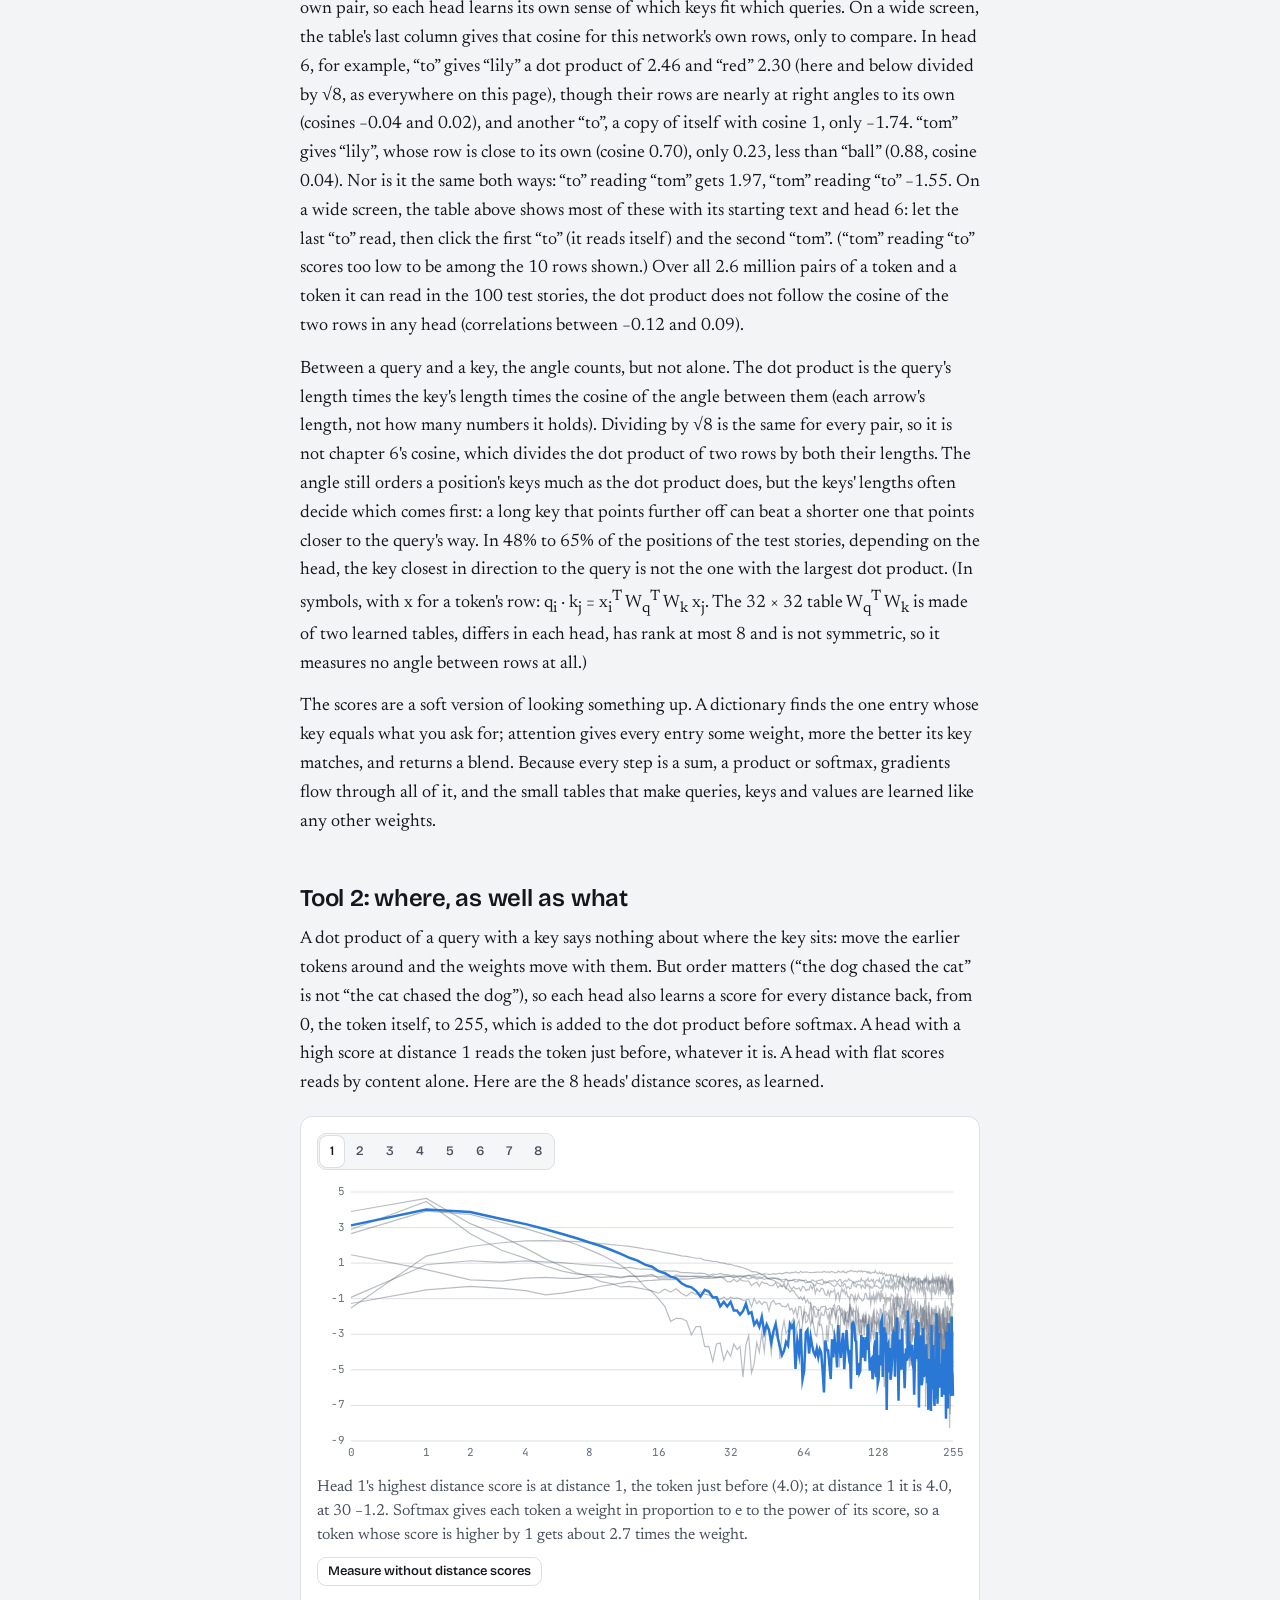
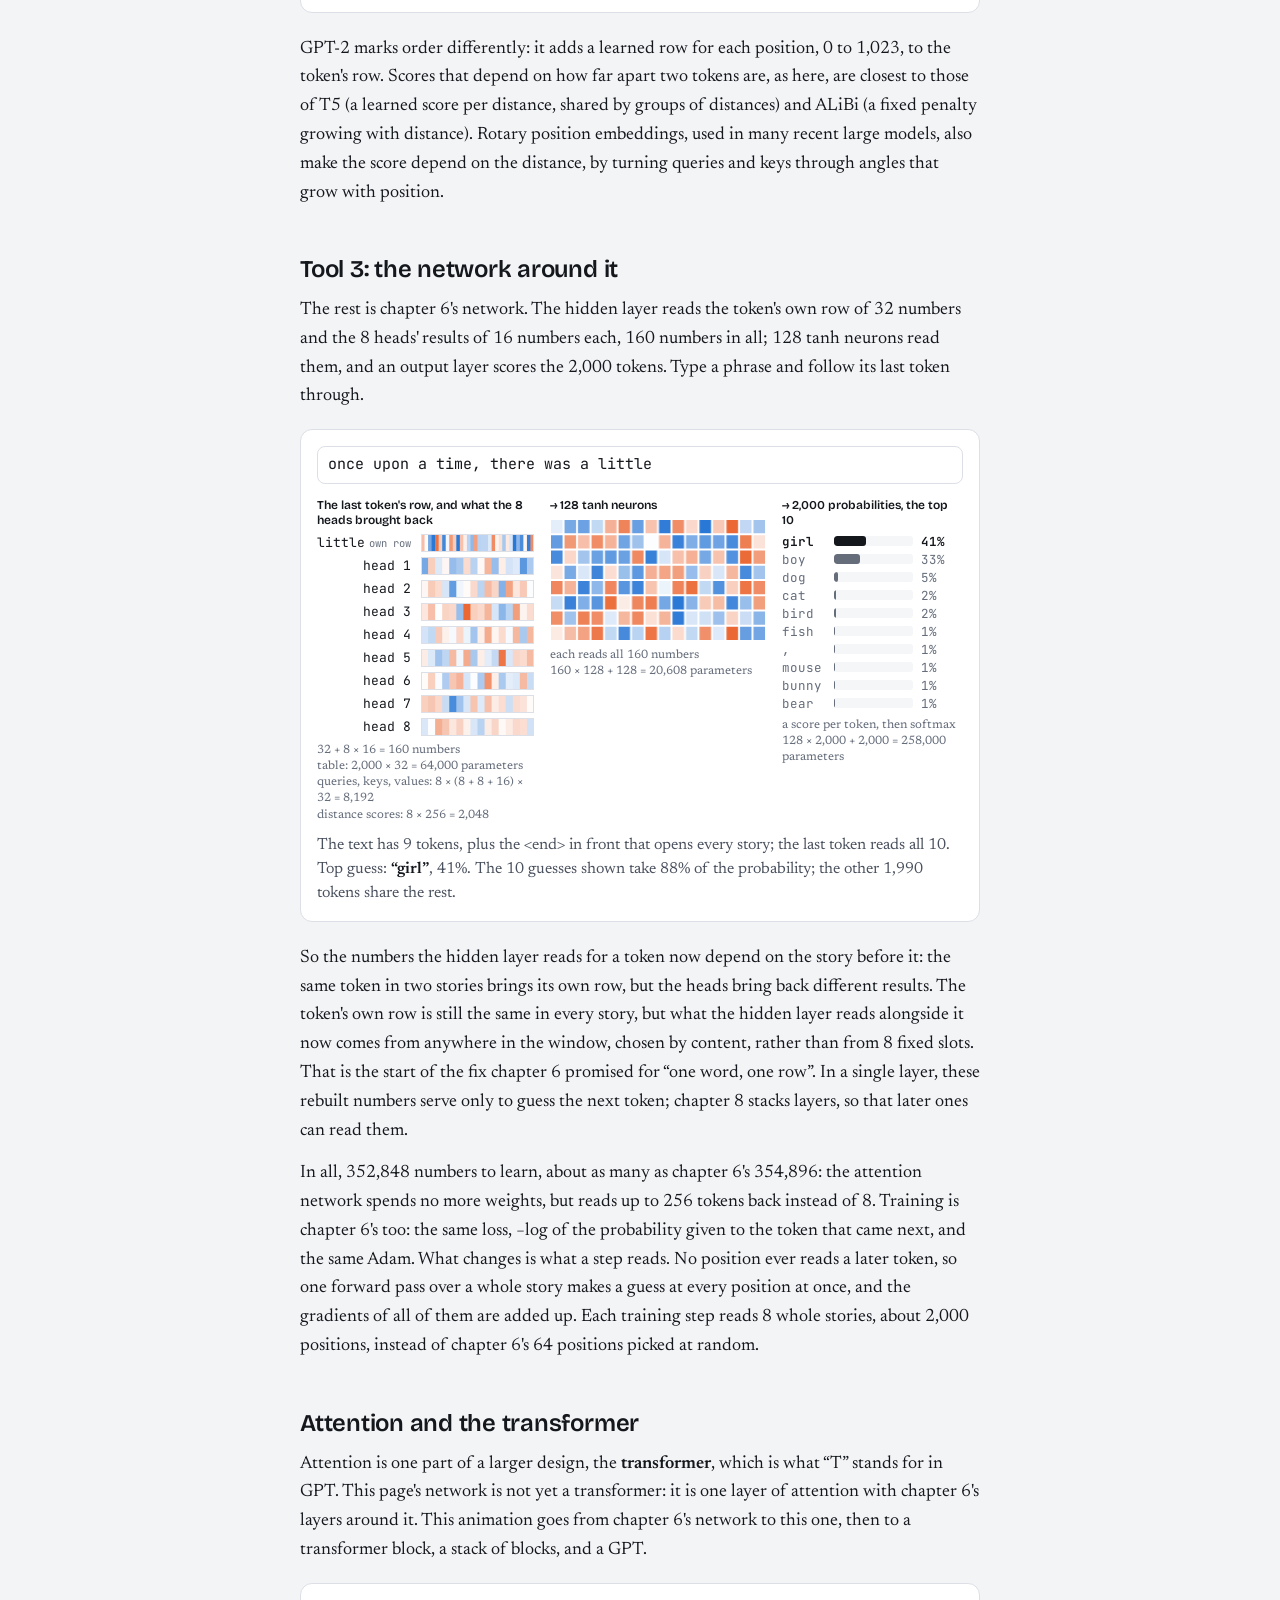
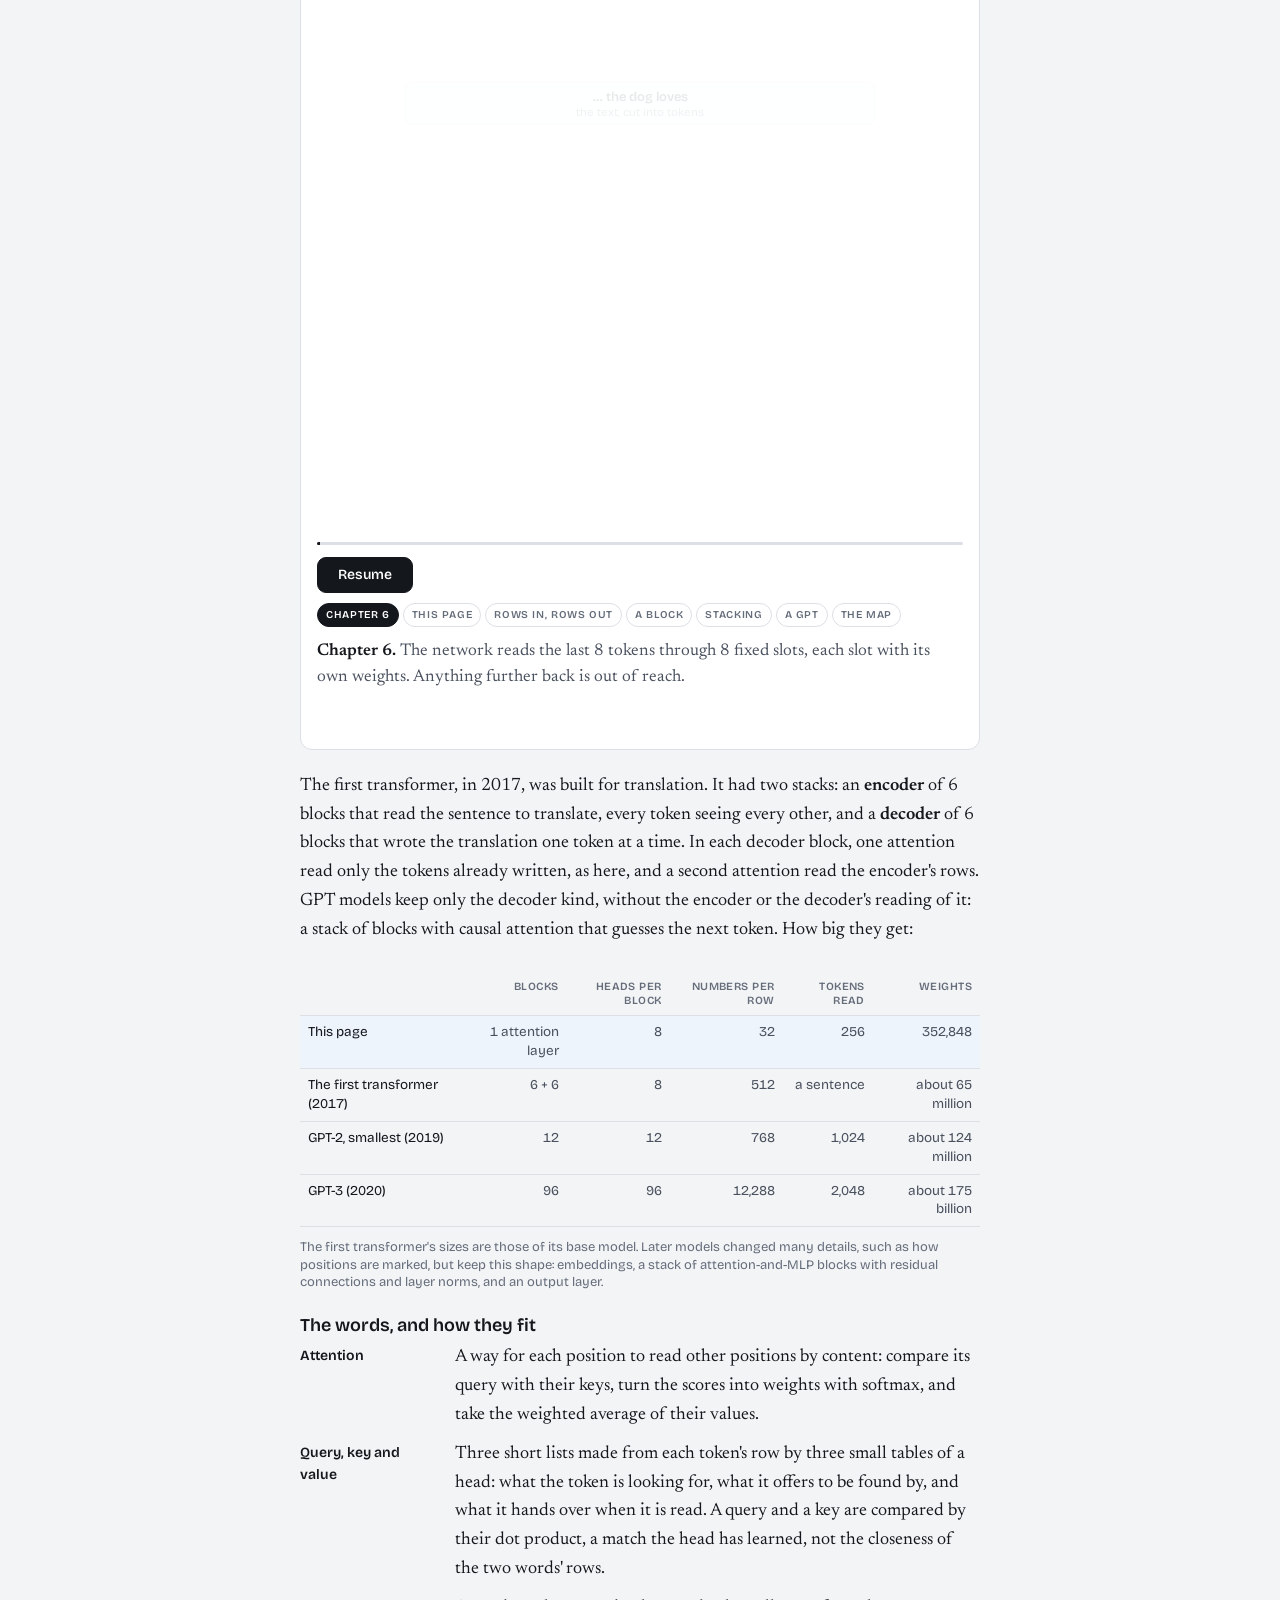
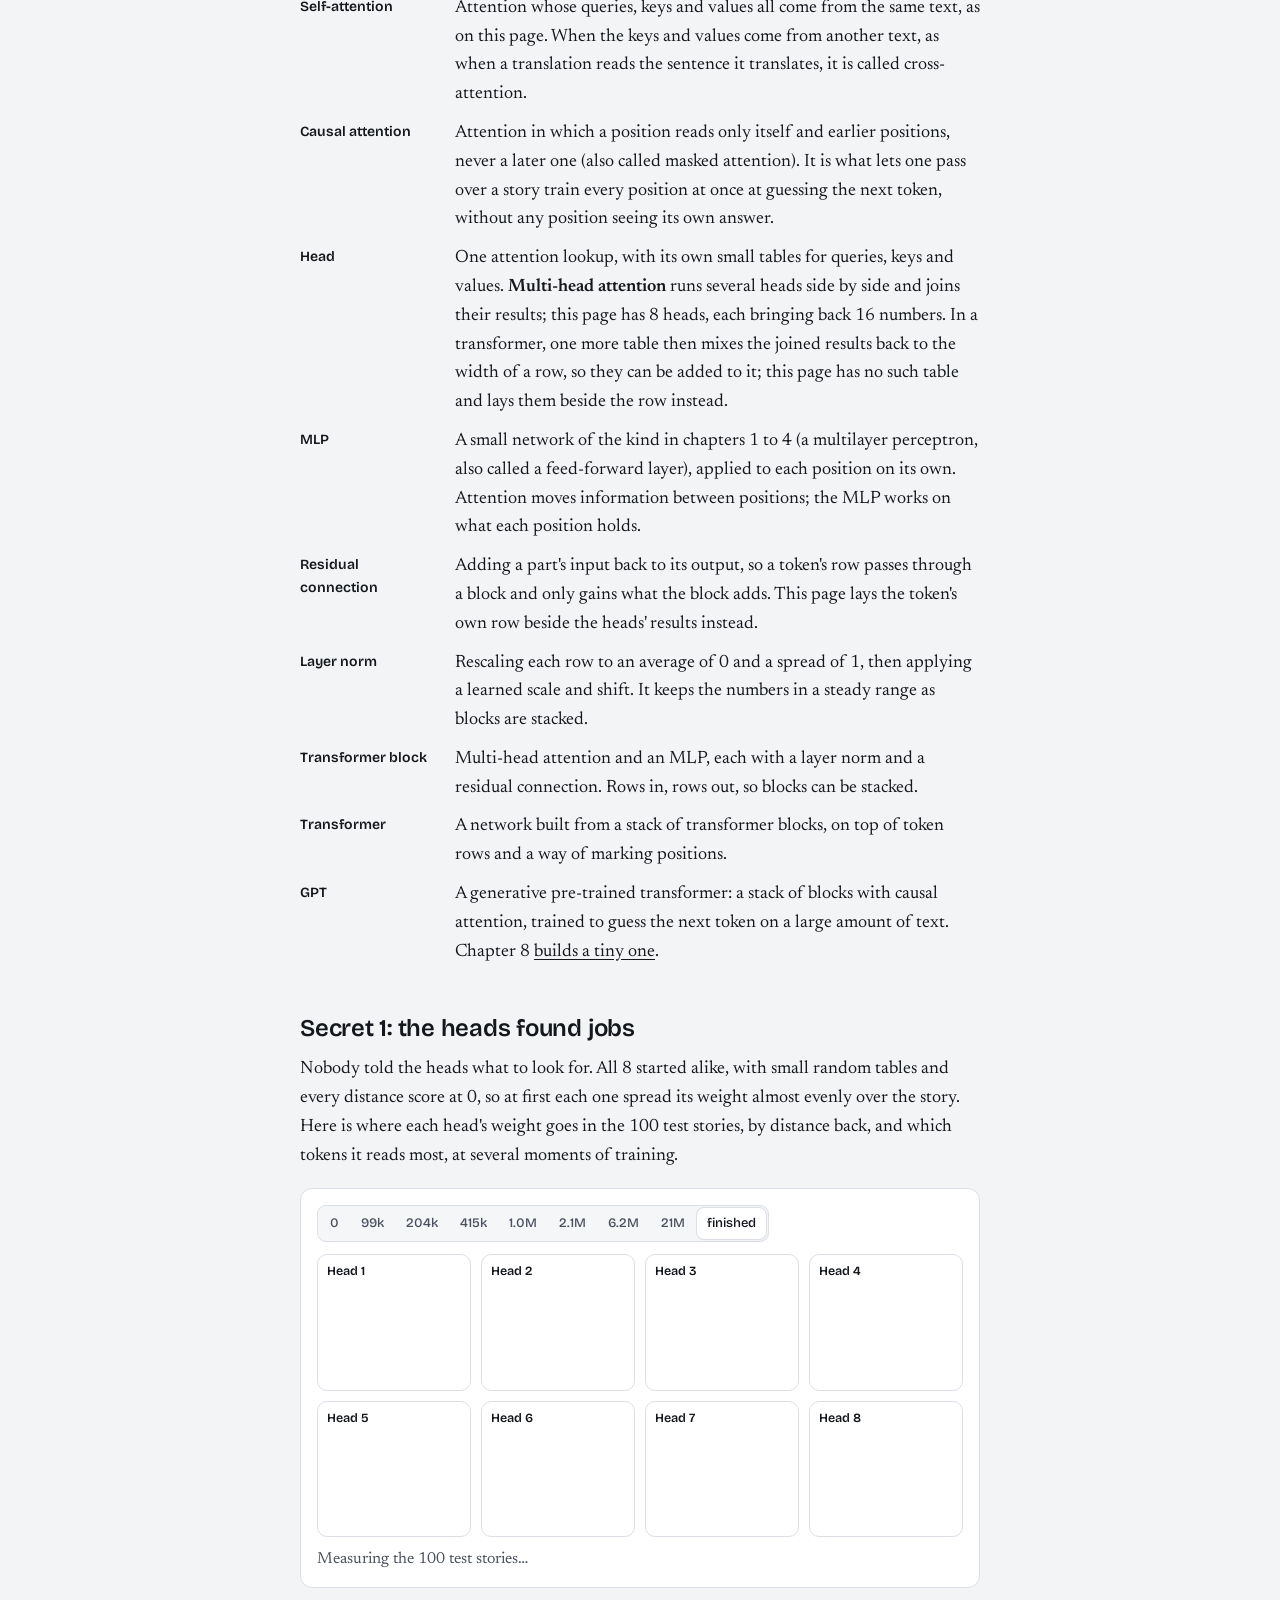
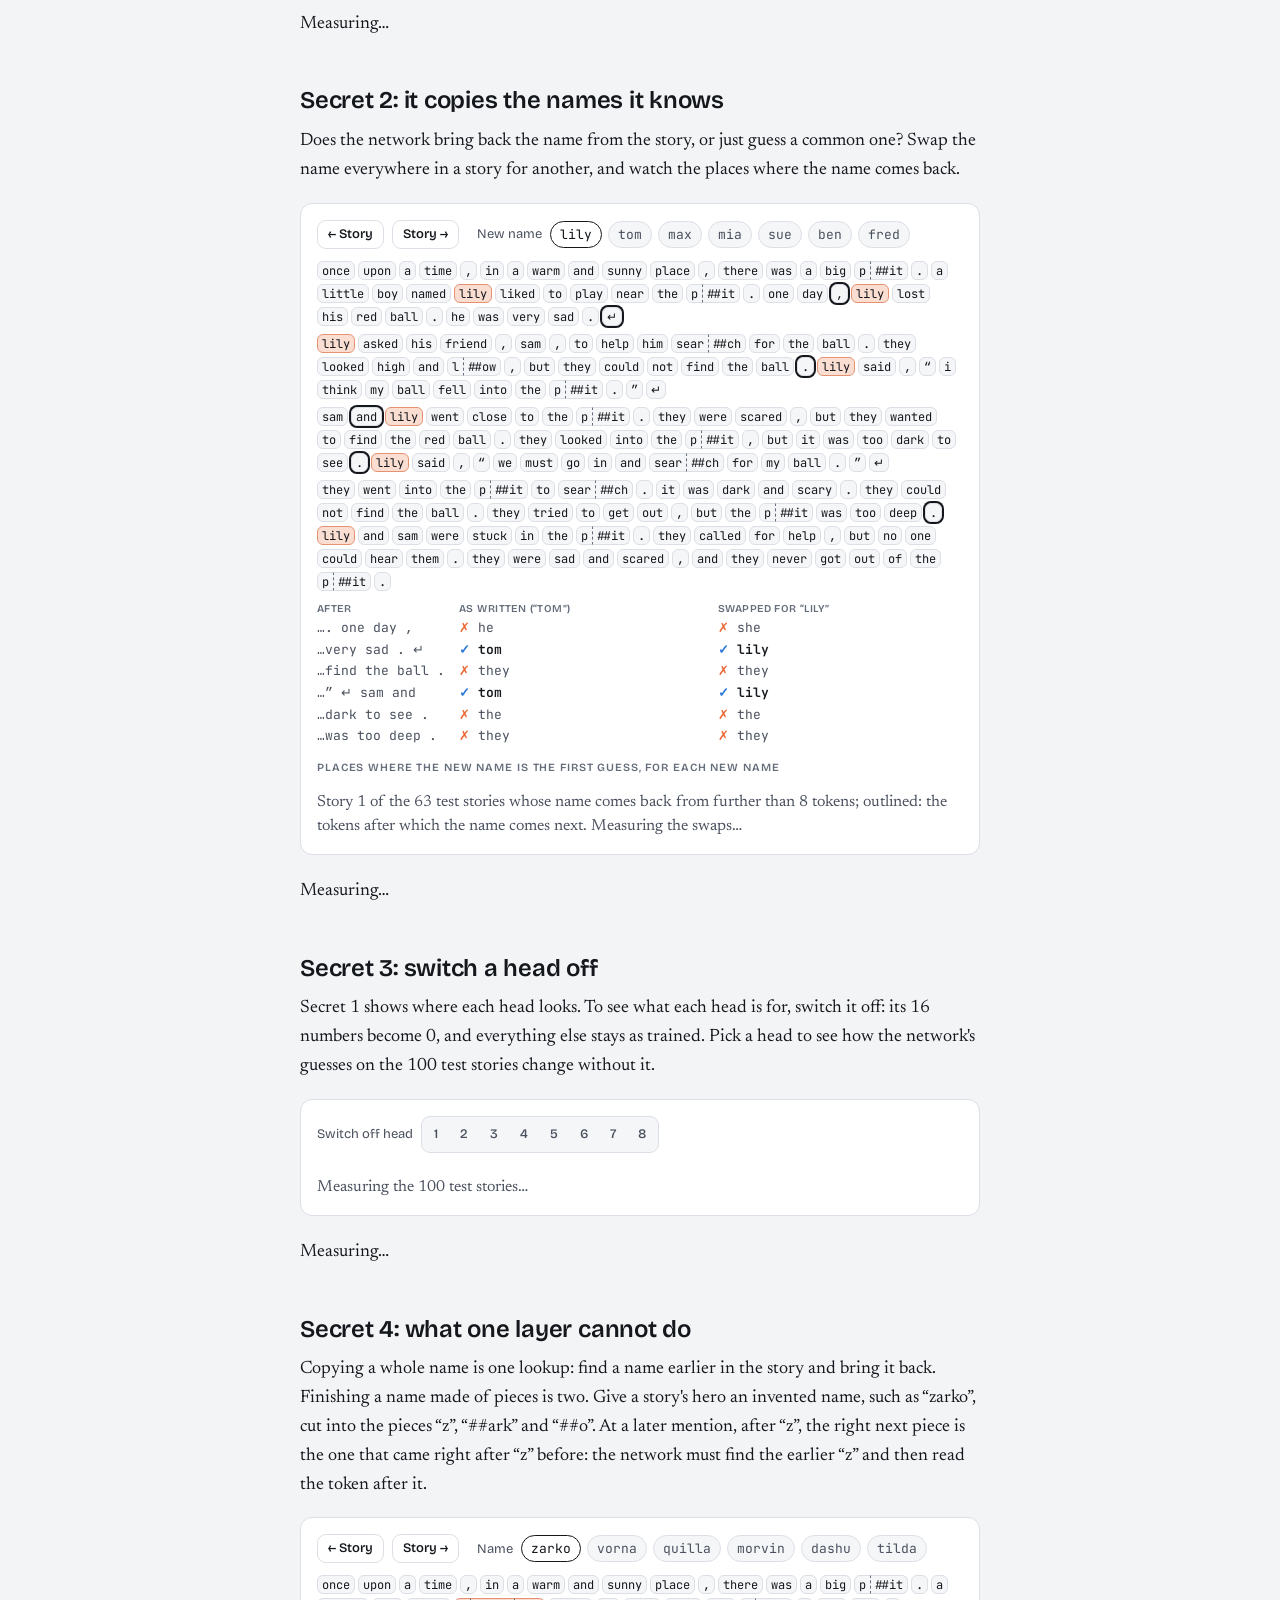
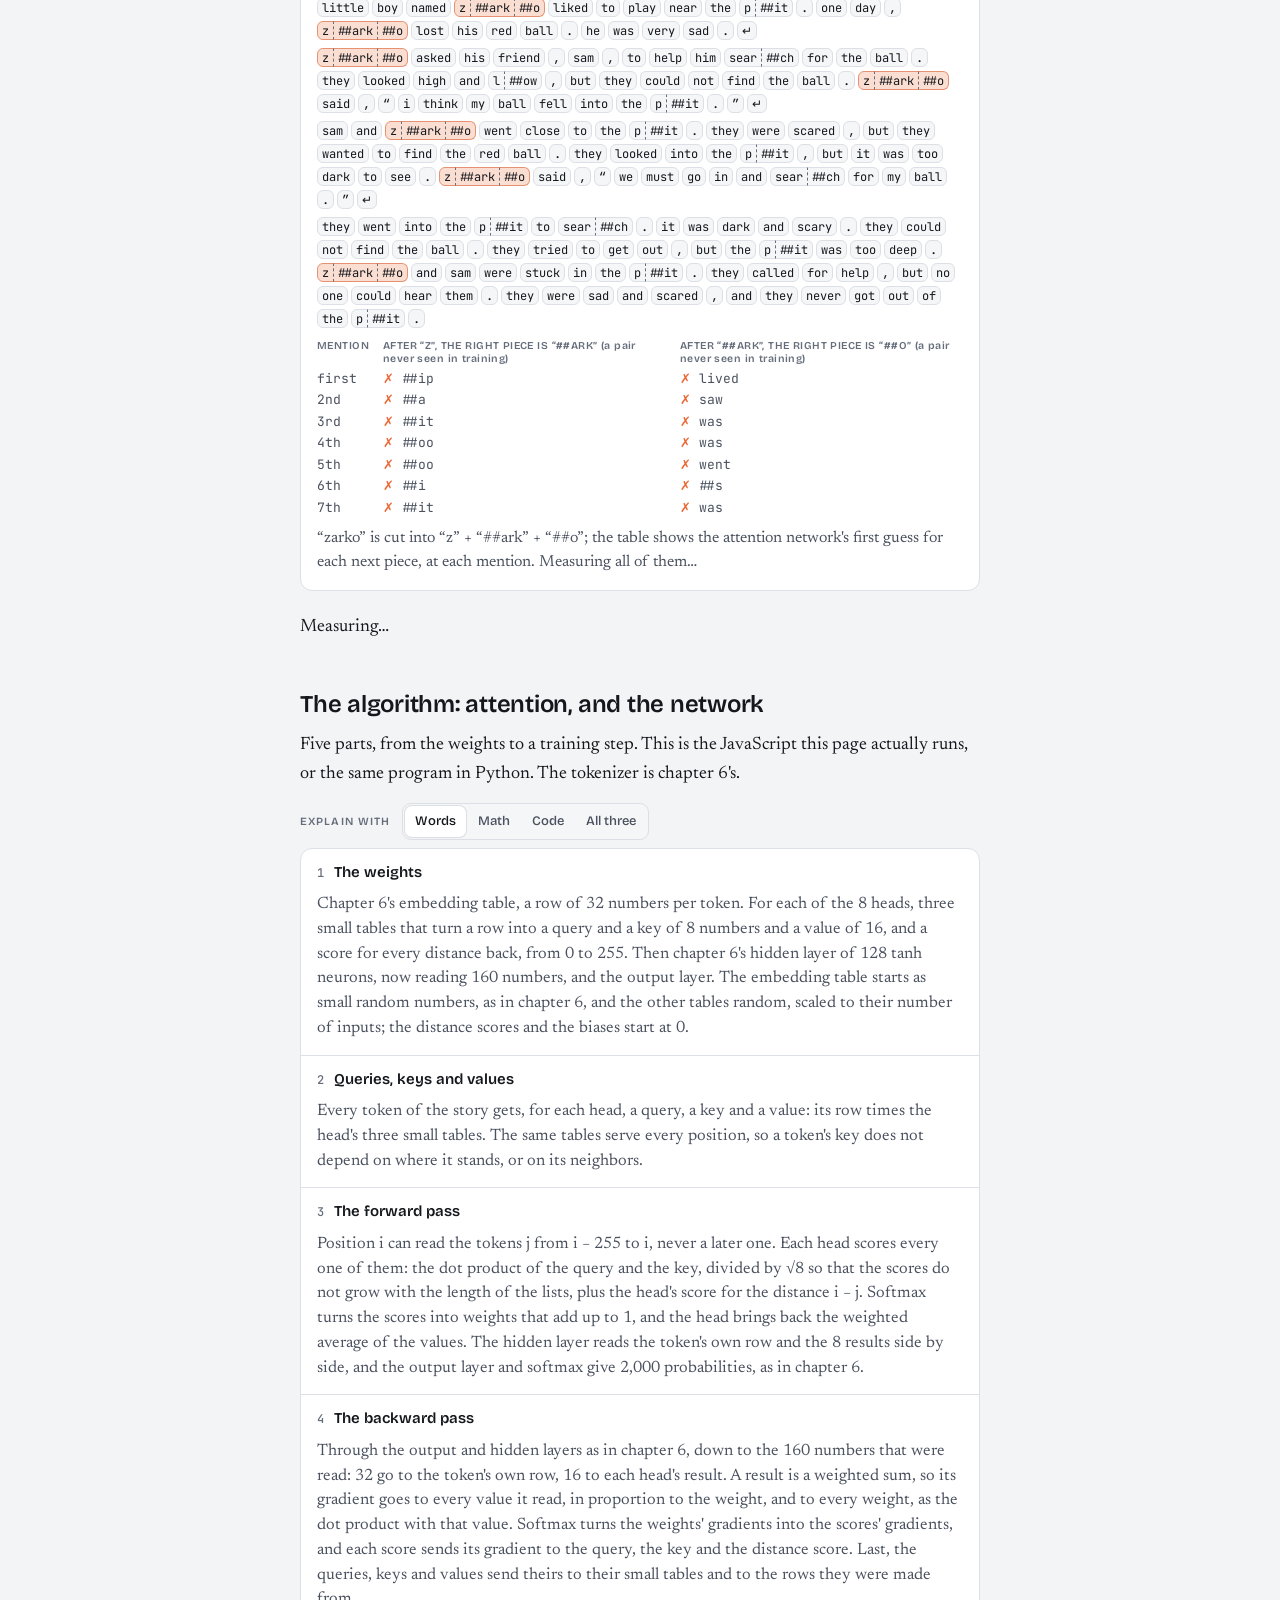
==== commit ba01dfdd: "Add a landing page; move chapter 1 to touch/ The site's root is now an overview: the slogan ("From o" ====
--- a/attention/index.html
+++ b/attention/index.html
@@ -478,7 +478,7 @@
 
     <h2>Where this is going</h2>
     <ol class="road">
-      <li><span class="n">1</span><span><a href="../">A network you can touch</a></span><span></span></li>
+      <li><span class="n">1</span><span><a href="../touch/">A network you can touch</a></span><span></span></li>
       <li><span class="n">2</span><span><a href="../loss-and-gradients/">Loss and gradients: walking downhill</a></span><span></span></li>
       <li><span class="n">3</span><span><a href="../backprop/">Backprop, one operation at a time</a></span><span></span></li>
       <li><span class="n">4</span><span><a href="../going-deeper/">Going deeper: why layers help</a></span><span></span></li>
